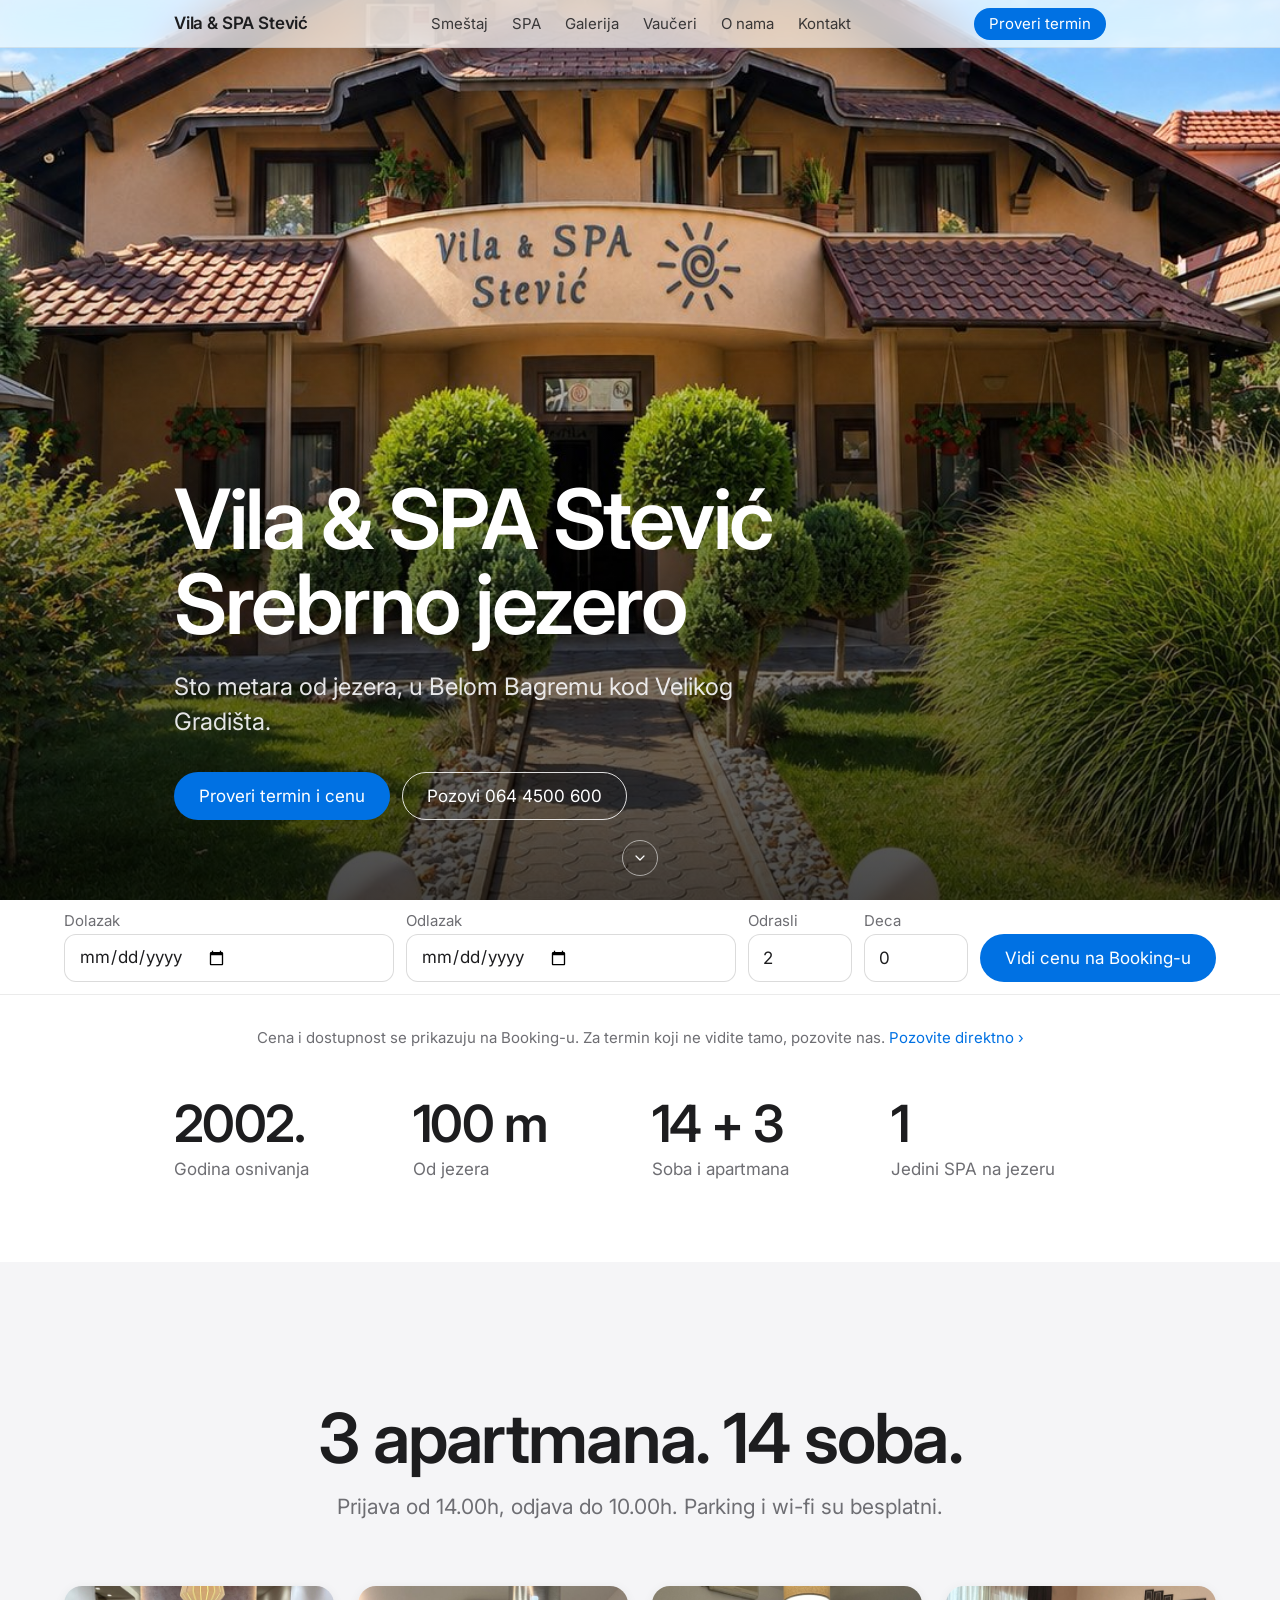
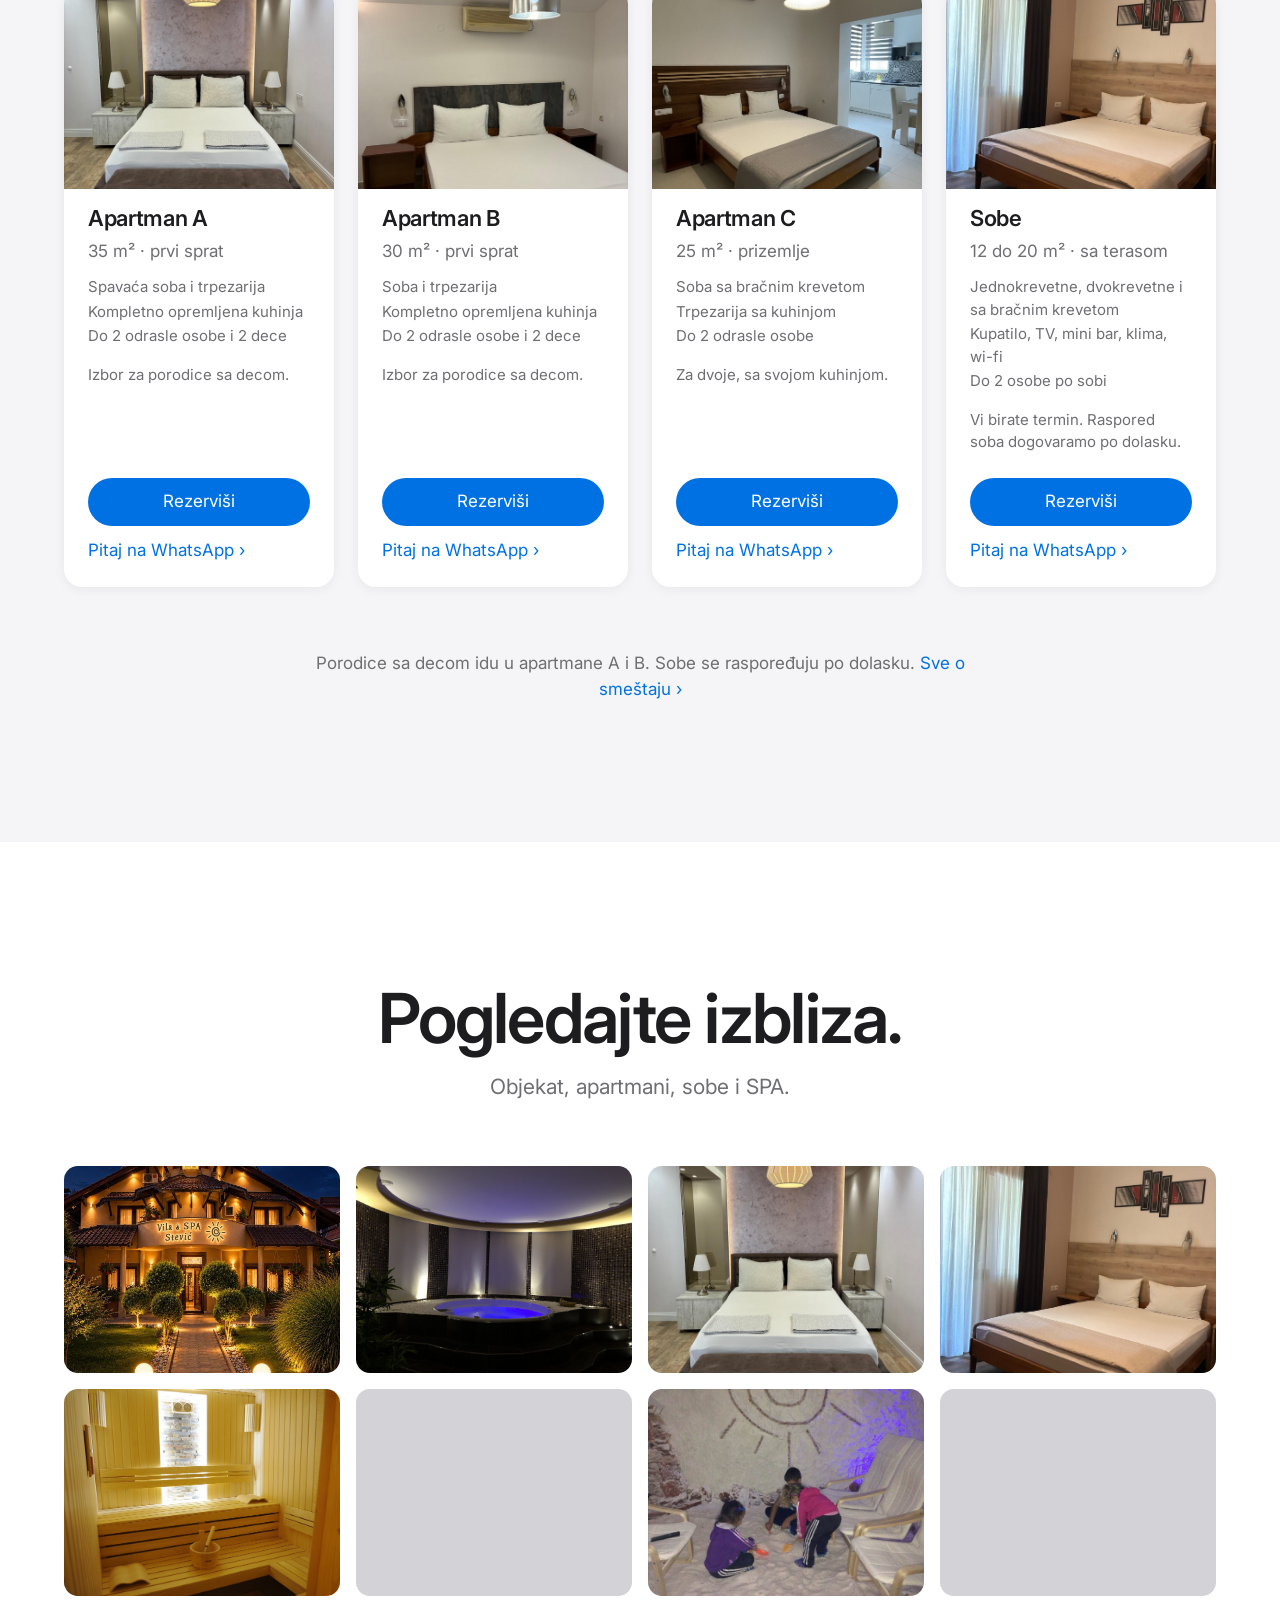
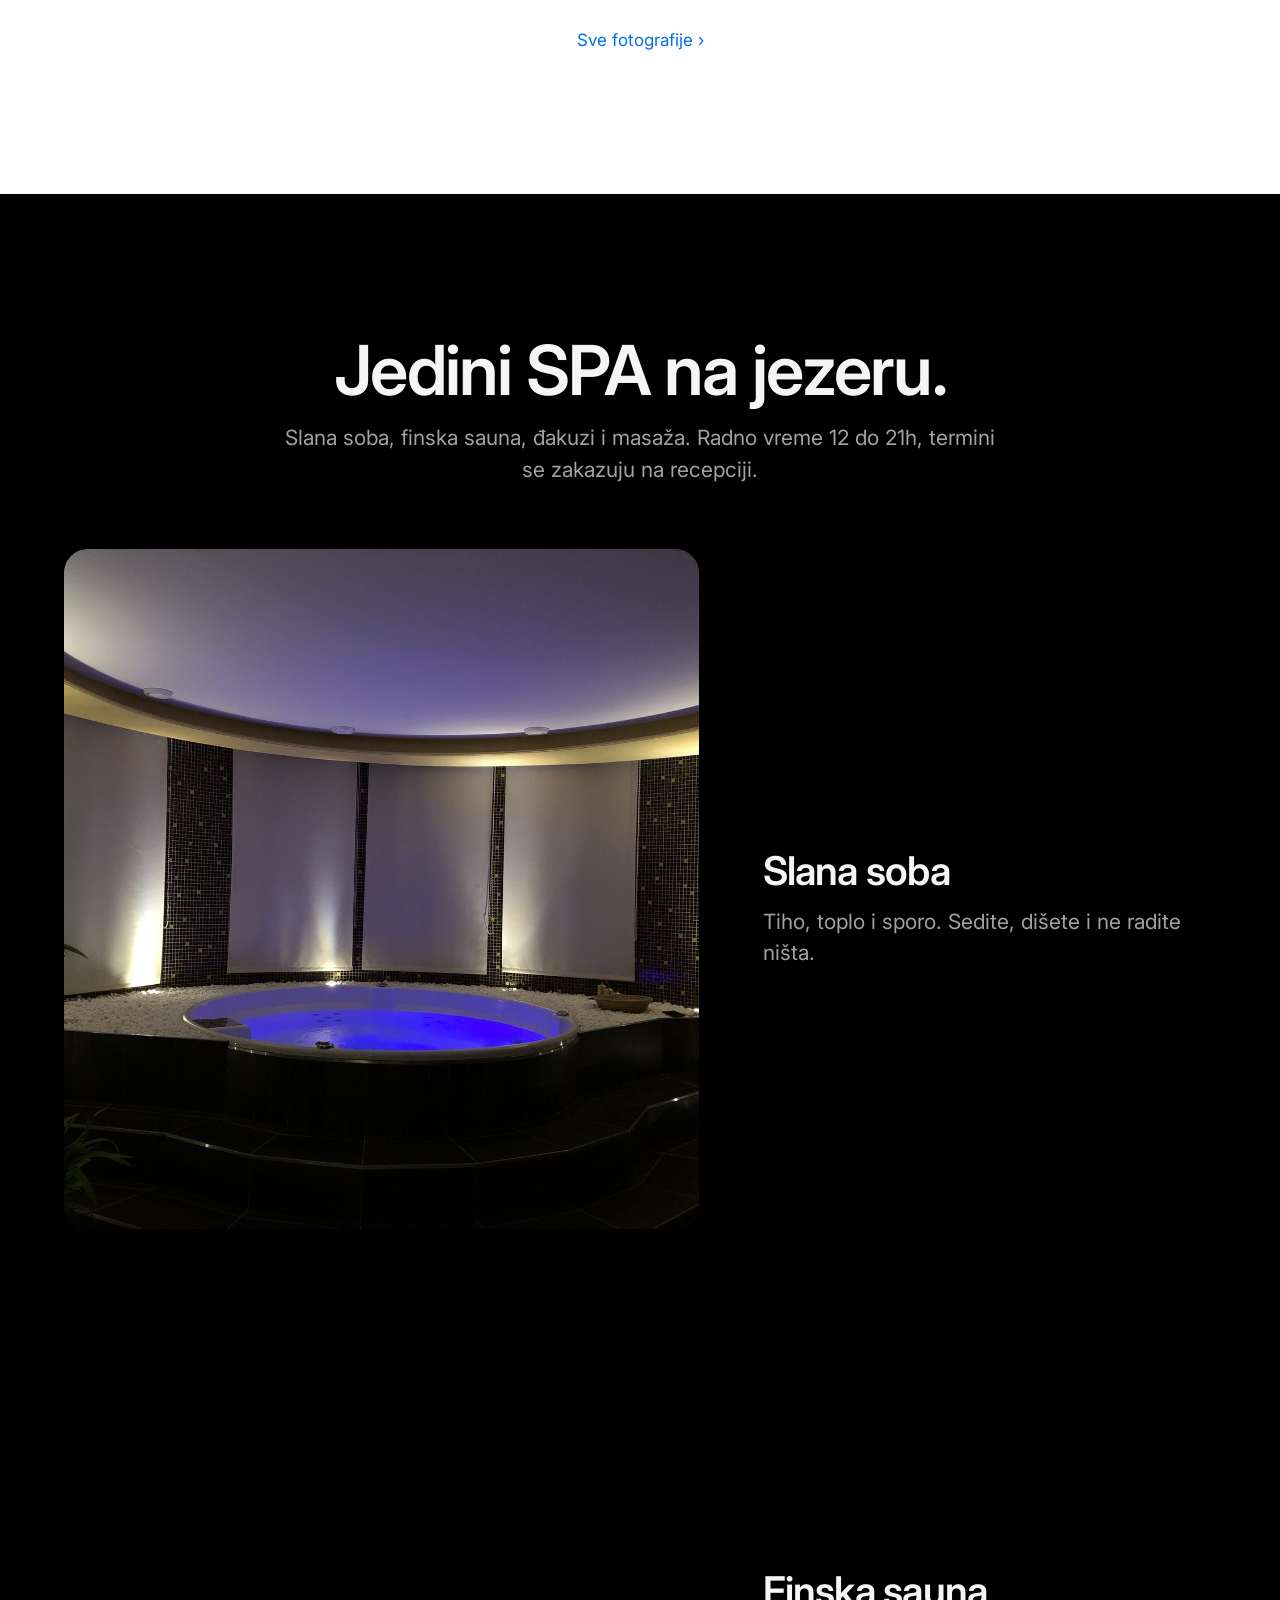
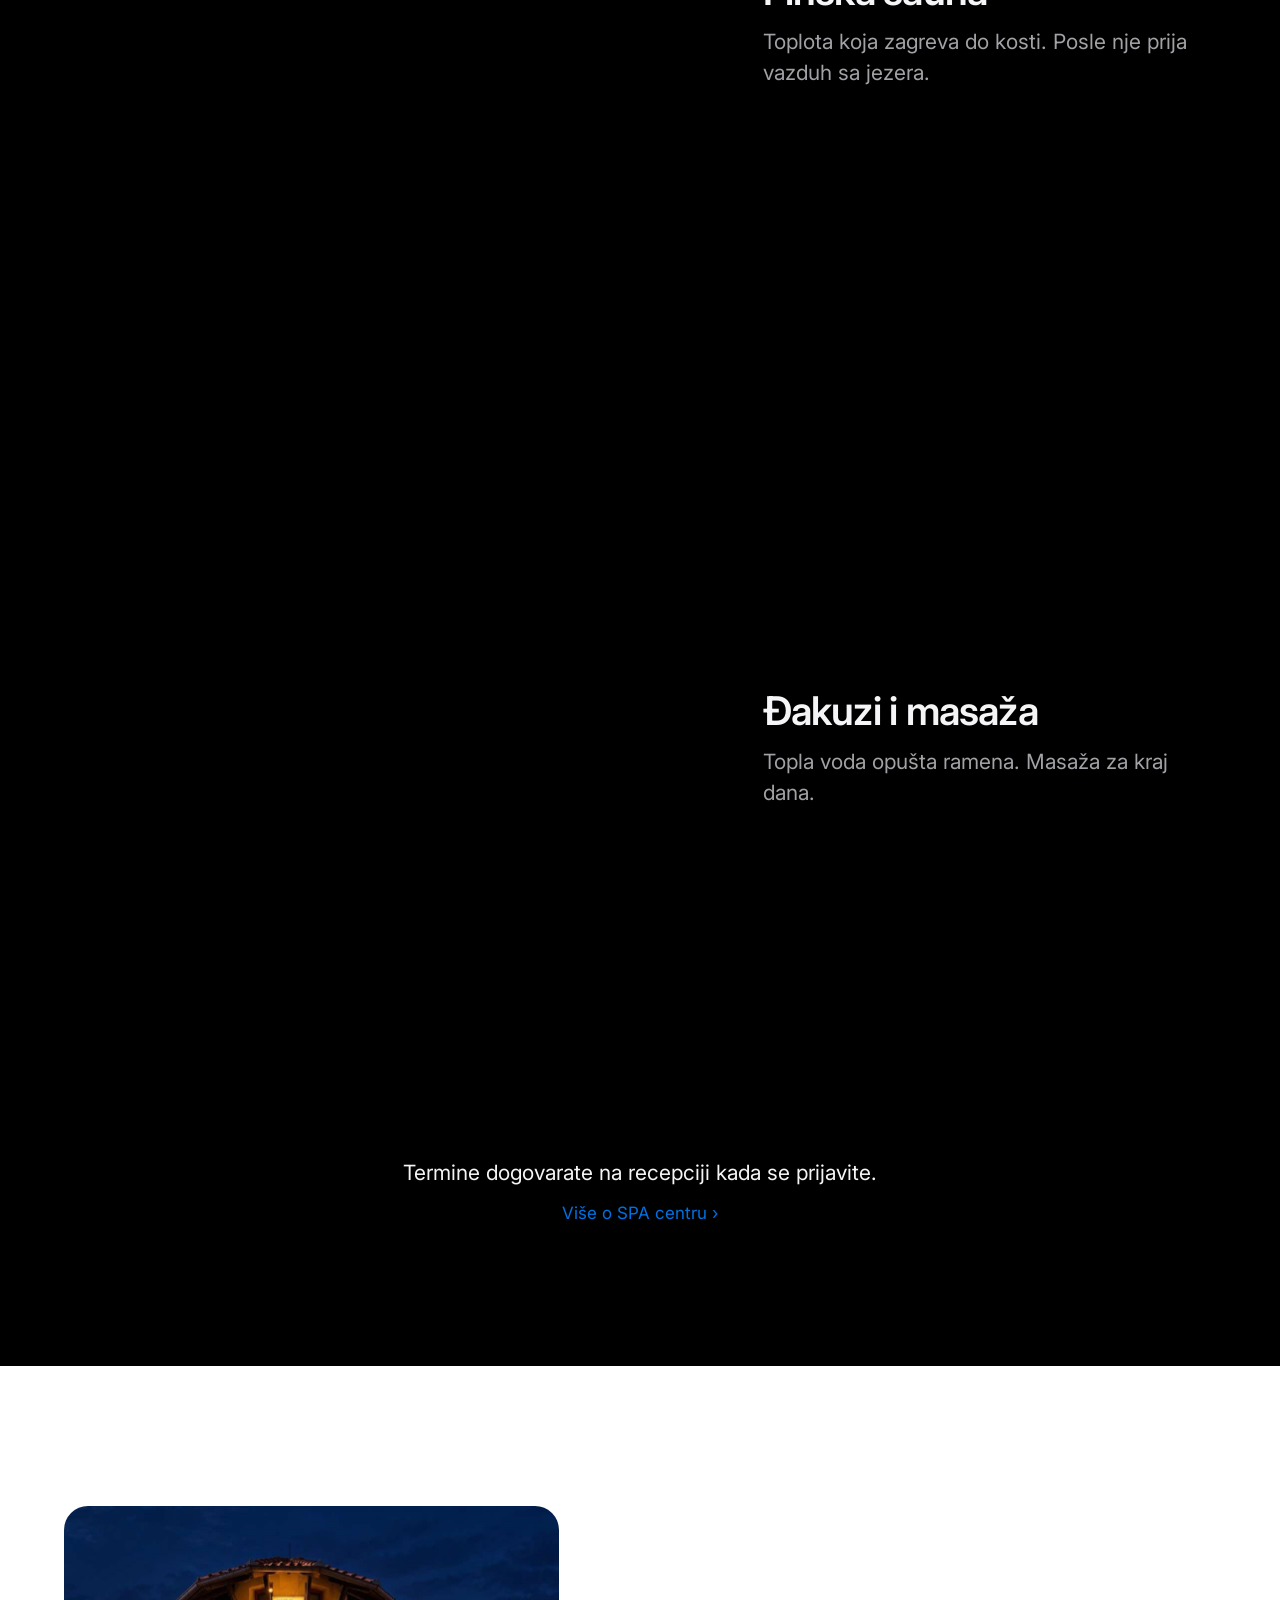
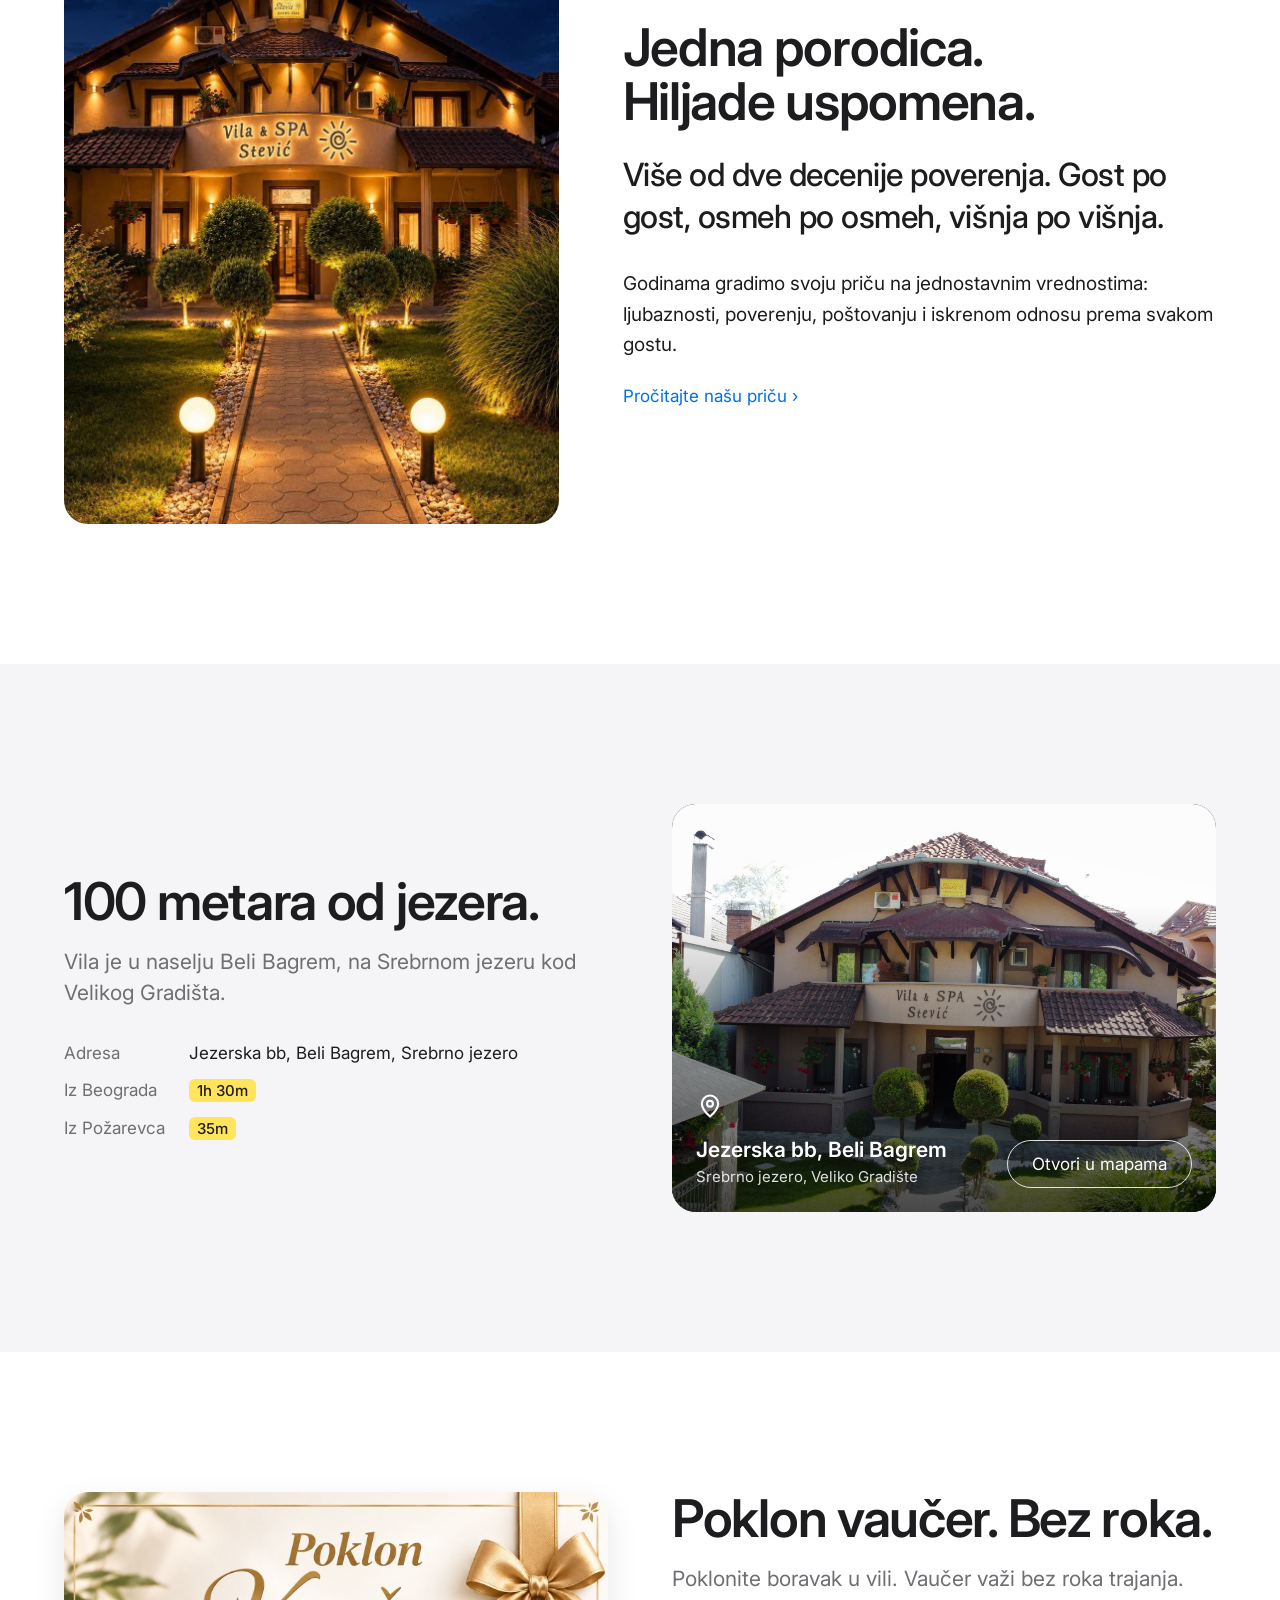
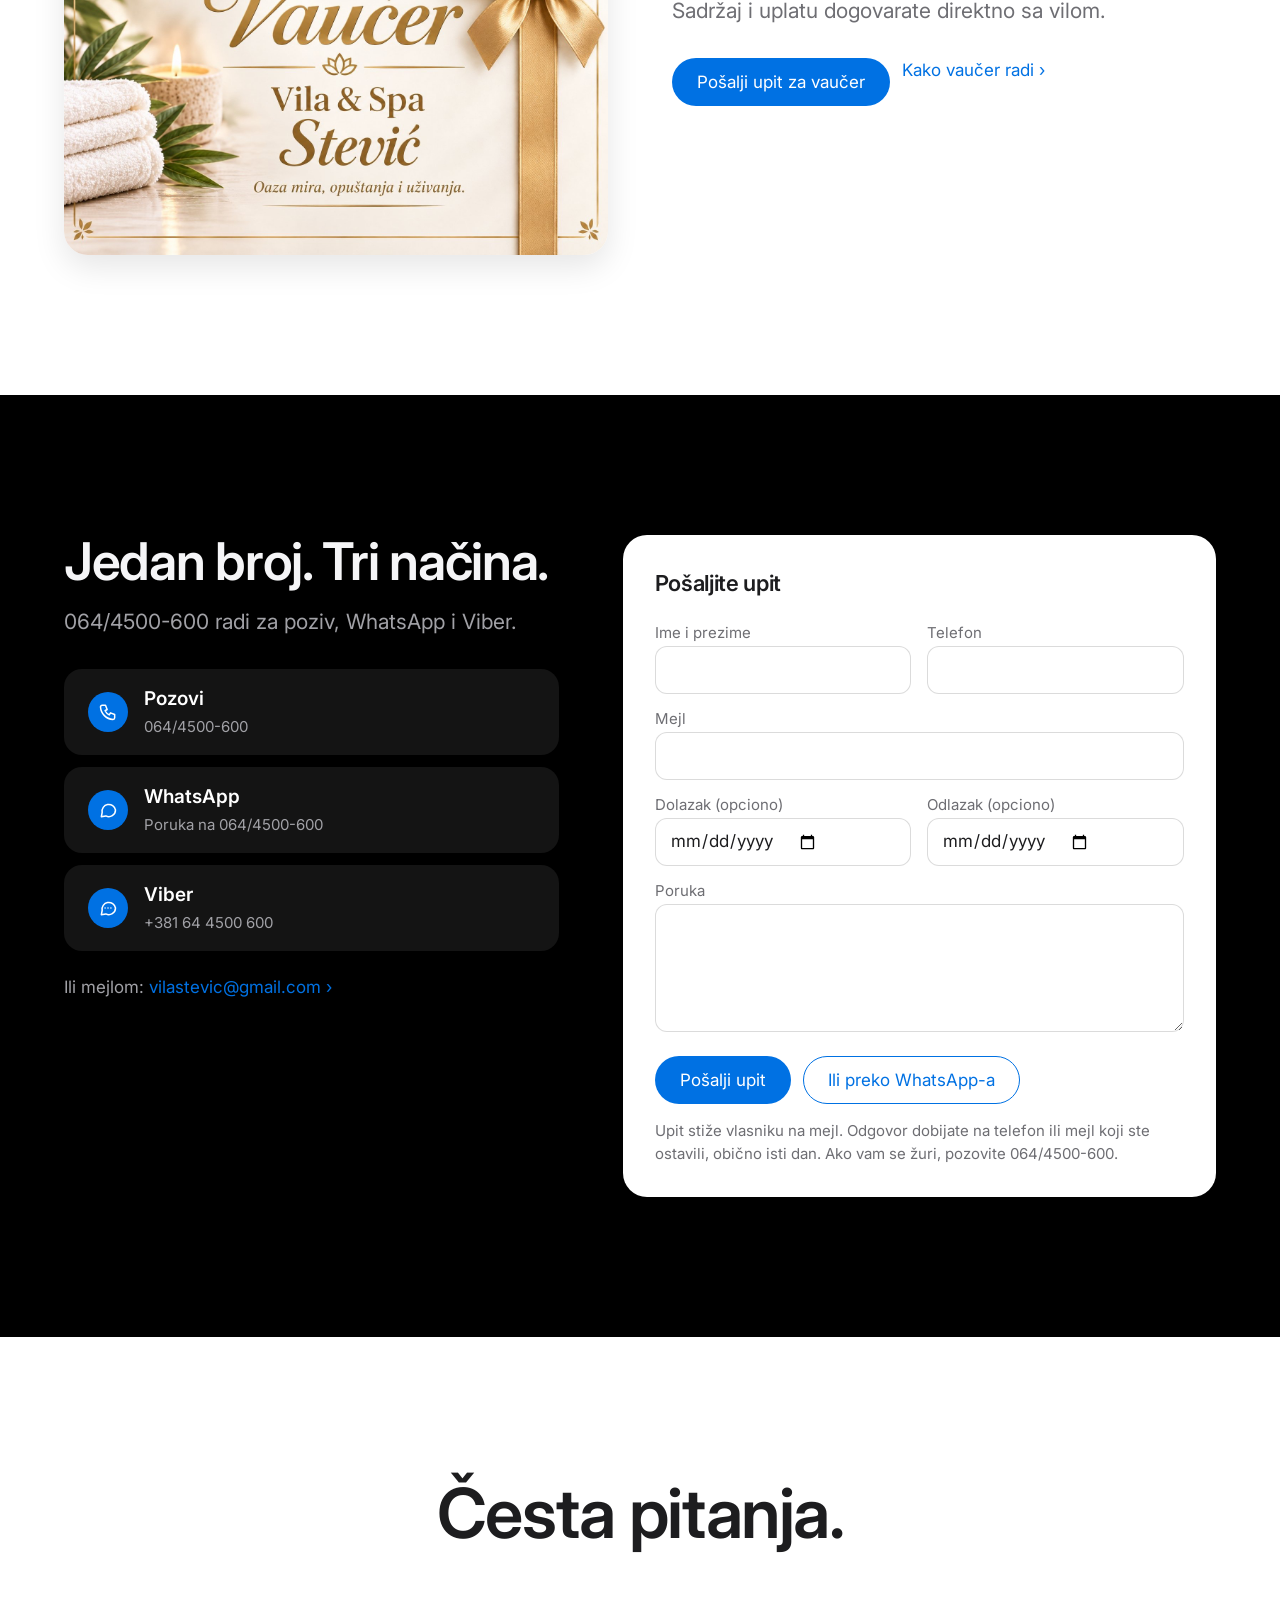
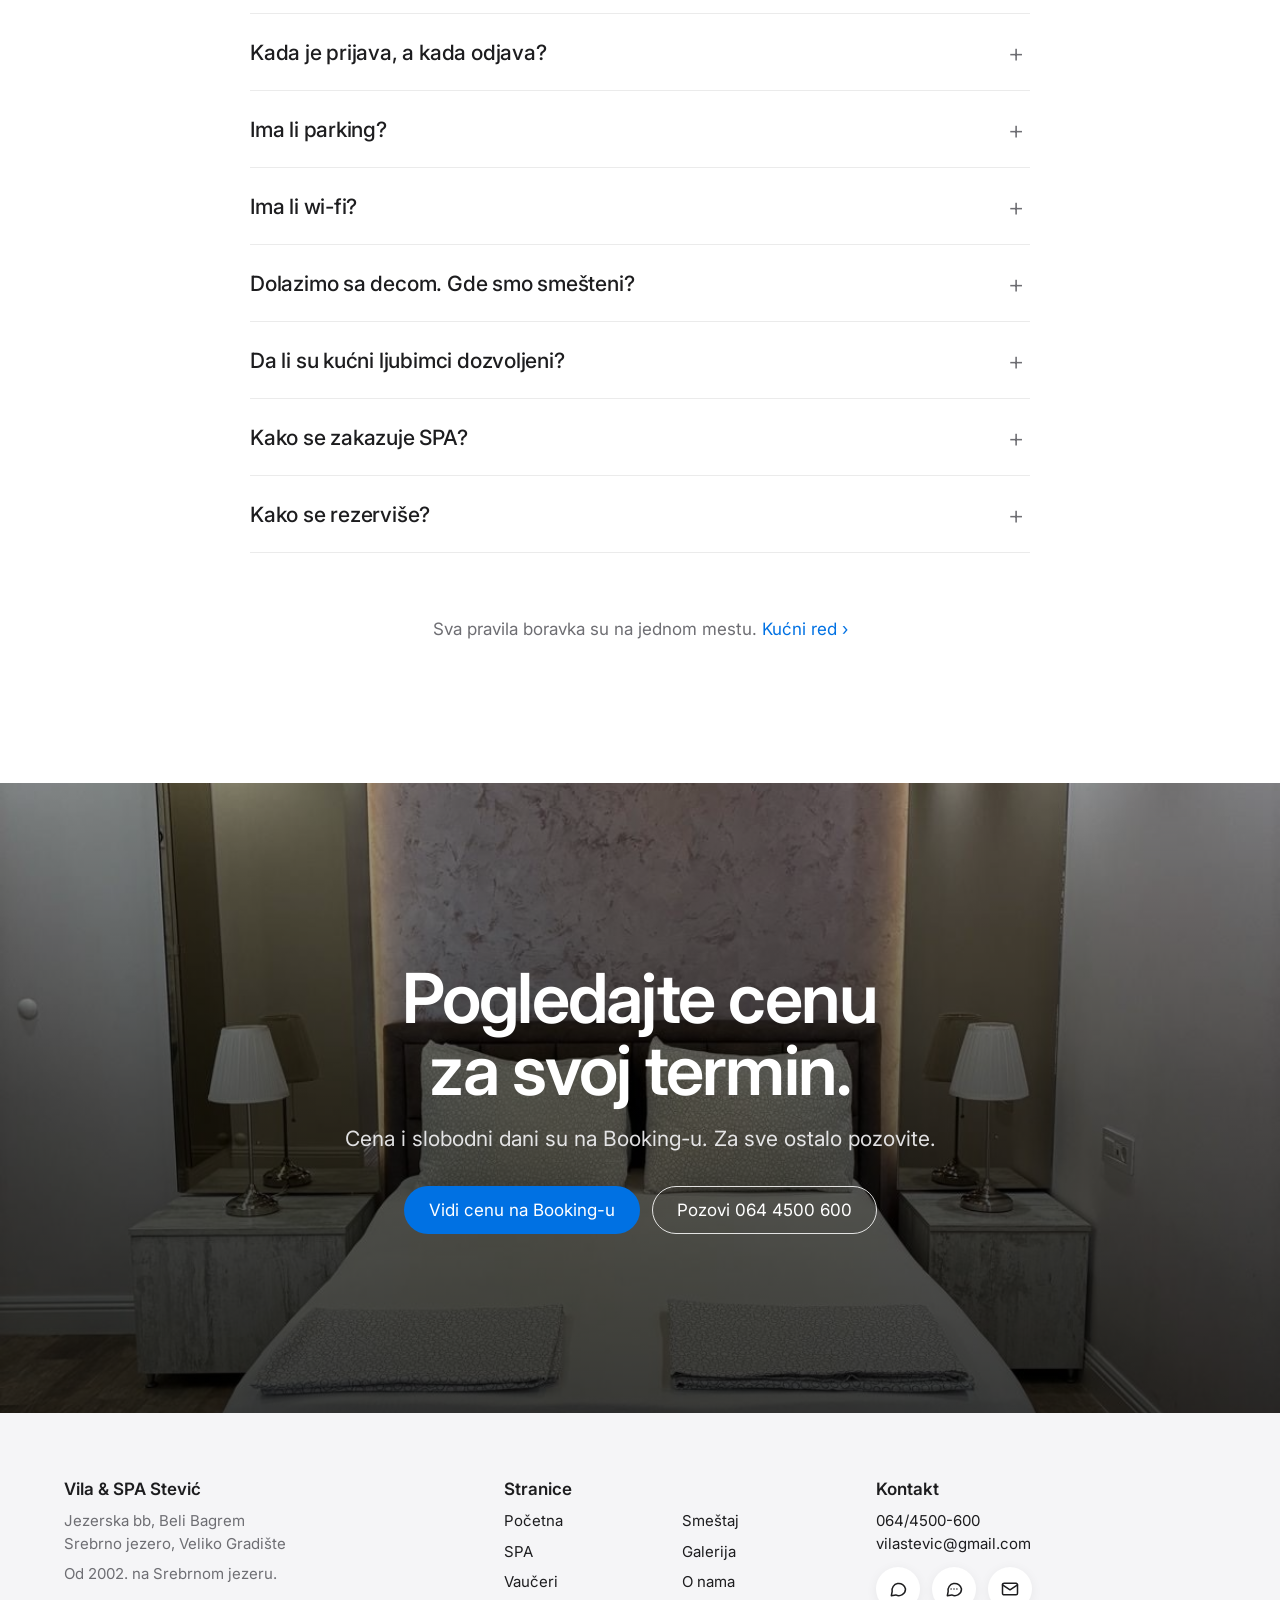
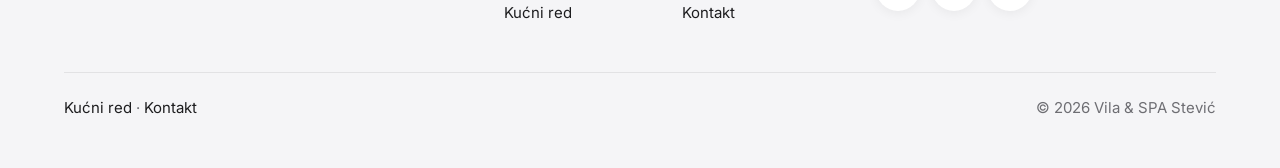
==== index.html @ dc58a88c "Initial commit - Vila Stevic website" ====
<!doctype html>
<html lang="sr">
  <head>
    <!--
  VILA & SPA STEVIĆ, Srebrno jezero. Statični sajt: 8 stranica, bez build koraka i bez biblioteka.

  FAJLOVI
  index.html, smestaj.html, spa.html, galerija.html, vauceri.html, o-nama.html, kucni-red.html, kontakt.html
  css/stil.css    stilovi (boje, razmaci i fontovi su u :root)
  js/skripta.js   traka za termin, Booking deep link, prenos termina između stranica, forme, animacije, lightbox
  slike/          fotografije vlasnika (07.09.2026), smanjene na 1600 px, bez EXIF podataka; dron snimci su sa starog sajta
  Navigacija i podnožje su isti na svim stranicama; menjaju se u svakom fajlu.

  OZNAKE NA STRANICAMA
  žuto (.tbd)                 podatak koji vlasnik treba da potvrdi
  isprekidani okvir           mesto za tekst ili fotografiju koje vlasnik popunjava (.mesto-za-tekst, figure.prazno)

  SLIKE se menjaju na JEDNOM mestu: objekat SLIKE na vrhu js/skripta.js. Jedna slika = jedna vrednost.
  FORME nemaju backend: mailto i WhatsApp sa popunjenom porukom. Endpoint ide u const FORM_ENDPOINT u js/skripta.js.
  og:image mora biti puna adresa (https://domen/slike/vila-dan.jpg) kad sajt dobije domen.
-->
    <meta charset="utf-8" />
    <meta
      name="viewport"
      content="width=device-width, initial-scale=1, viewport-fit=cover"
    />
    <title>Vila &amp; SPA Stević | Srebrno jezero, 100 metara od jezera</title>
    <meta
      name="description"
      content="Vila &amp; SPA Stević na Srebrnom jezeru: 3 apartmana i 14 soba sto metara od jezera, sa SPA centrom. Cena i slobodni dani su na Booking-u."
    />
    <meta name="theme-color" content="#ffffff" />
    <meta property="og:type" content="website" />
    <meta property="og:locale" content="sr_RS" />
    <meta
      property="og:title"
      content="Vila &amp; SPA Stević | Srebrno jezero, 100 metara od jezera"
    />
    <meta
      property="og:description"
      content="Vila &amp; SPA Stević na Srebrnom jezeru: 3 apartmana i 14 soba sto metara od jezera, sa SPA centrom. Cena i slobodni dani su na Booking-u."
    />
    <meta
      property="og:image"
      content="https://vilastevic.com/slike/og-vila-stevic.jpg"
    />
    <meta property="og:image:width" content="1200" />
    <meta property="og:image:height" content="630" />
    <meta
      property="og:image:alt"
      content="Vila &amp; SPA Stević, ulaz i dvorište"
    />
    <link rel="canonical" href="https://vilastevic.com/" />
    <link rel="icon" href="favicon.ico" sizes="any" />
    <link rel="icon" type="image/png" sizes="32x32" href="favicon-32.png" />
    <link rel="apple-touch-icon" sizes="180x180" href="apple-touch-icon.png" />
    <link rel="manifest" href="site.webmanifest" />
    <meta property="og:url" content="https://vilastevic.com/" />
    <meta property="og:site_name" content="Vila &amp; SPA Stević" />
    <meta name="twitter:card" content="summary_large_image" />
    <meta
      name="twitter:title"
      content="Vila &amp; SPA Stević | Srebrno jezero, 100 metara od jezera"
    />
    <meta
      name="twitter:description"
      content="Vila &amp; SPA Stević na Srebrnom jezeru: 3 apartmana i 14 soba sto metara od jezera, sa SPA centrom. Cena i slobodni dani su na Booking-u."
    />
    <meta
      name="twitter:image"
      content="https://vilastevic.com/slike/og-vila-stevic.jpg"
    />
    <link rel="preconnect" href="https://fonts.googleapis.com" />
    <link rel="preconnect" href="https://fonts.gstatic.com" crossorigin />
    <link
      rel="stylesheet"
      href="https://fonts.googleapis.com/css2?family=Inter:wght@400;500;600;700&display=swap"
    />
    <script type="application/ld+json">
      {
        "@context": "https://schema.org",
        "@type": "LodgingBusiness",
        "name": "Vila & SPA Stević",
        "url": "https://vilastevic.com/",
        "image": "https://vilastevic.com/slike/og-vila-stevic.jpg",
        "address": {
          "@type": "PostalAddress",
          "streetAddress": "Jezerska bb, Beli Bagrem",
          "addressLocality": "Veliko Gradište",
          "addressRegion": "Srebrno jezero",
          "addressCountry": "RS"
        },
        "geo": {
          "@type": "GeoCoordinates",
          "latitude": 44.764638,
          "longitude": 21.479723
        },
        "telephone": "+381644500600",
        "email": "vilastevic@gmail.com",
        "checkinTime": "14:00",
        "checkoutTime": "10:00",
        "petsAllowed": false,
        "sameAs": ["https://www.booking.com/hotel/rs/vila-stevia.html"],
        "amenityFeature": [
          {
            "@type": "LocationFeatureSpecification",
            "name": "Besplatan parking",
            "value": true
          },
          {
            "@type": "LocationFeatureSpecification",
            "name": "Besplatan wi-fi",
            "value": true
          },
          {
            "@type": "LocationFeatureSpecification",
            "name": "SPA centar",
            "value": true
          }
        ]
      }
    </script>
    <link rel="stylesheet" href="css/stil.css" />
  </head>
  <body>
    <a class="preskoci" href="#glavno">Pređi na sadržaj</a>

    <header class="nav">
      <div class="nav__unutra">
        <a class="nav__ime" href="index.html">Vila &amp; SPA Stević</a>
        <nav aria-label="Glavna navigacija">
          <ul class="nav__linkovi">
            <li><a href="smestaj.html">Smeštaj</a></li>
            <li><a href="spa.html">SPA</a></li>
            <li><a href="galerija.html">Galerija</a></li>
            <li><a href="vauceri.html">Vaučeri</a></li>
            <li><a href="o-nama.html">O nama</a></li>
            <li><a href="kontakt.html">Kontakt</a></li>
          </ul>
        </nav>
        <a
          class="dugme dugme--primarno dugme--malo nav__cta"
          href="#termin"
          data-cta="nav-termin"
          >Proveri termin</a
        >
        <button
          class="nav__hamburger"
          type="button"
          aria-expanded="false"
          aria-controls="meni"
          aria-label="Otvori meni"
        >
          <span></span>
        </button>
      </div>
    </header>

    <div class="meni" id="meni">
      <a href="index.html" aria-current="page">Početna</a
      ><a href="smestaj.html">Smeštaj</a><a href="spa.html">SPA</a
      ><a href="galerija.html">Galerija</a><a href="vauceri.html">Vaučeri</a
      ><a href="o-nama.html">O nama</a><a href="kucni-red.html">Kućni red</a
      ><a href="kontakt.html">Kontakt</a>
      <a class="dugme dugme--primarno" href="#termin" data-cta="meni-termin"
        >Proveri termin</a
      >
      <p class="meni__kontakt">
        Jezerska bb, Beli Bagrem, Srebrno jezero<br /><a
          href="tel:+381644500600"
          >064/4500-600</a
        >
        · <a href="mailto:vilastevic@gmail.com">vilastevic@gmail.com</a>
      </p>
    </div>

    <div class="mini" id="mini">
      <span class="mini__tekst">Termin nije izabran</span>
      <span class="mini__desno">
        <a class="link link--malo" href="#termin" data-cta="mini-izmeni"
          >Izmeni</a
        >
        <a
          class="dugme dugme--primarno dugme--malo js-booking"
          href="https://www.booking.com/hotel/rs/vila-stevia.html"
          target="_blank"
          rel="noopener"
          data-cta="mini-booking"
          >Booking</a
        >
      </span>
    </div>

    <main id="glavno">
      <section class="hero" id="vrh">
        <div class="hero__mediji">
          <img
            class="hero__slika hero__slika--mala"
            data-slika-mala="vilaDanMala"
            alt=""
            width="320"
            height="331"
            src="slike/vila-dan-mala.jpg"
          />
          <img
            class="hero__slika hero__slika--puna"
            data-slika="vilaDan"
            alt="Vila &amp; SPA Stević: ulaz, dvorište i natpis na fasadi"
            fetchpriority="high"
            width="1086"
            height="1125"
            src="slike/vila-dan.jpg"
          />
          <div class="hero__veo"></div>
        </div>
        <div class="hero__sadrzaj" data-stagger>
          <h1 class="hero__naslov anim">
            <span>Vila &amp; SPA Stević</span><span>Srebrno jezero</span>
          </h1>
          <p class="hero__podnaslov anim">
            Sto metara od jezera, u Belom Bagremu kod Velikog Gradišta.
          </p>
          <div class="hero__dugmad anim">
            <a
              class="dugme dugme--primarno"
              href="#termin"
              data-cta="hero-termin"
              >Proveri termin i cenu</a
            >
            <a
              class="dugme dugme--belo"
              href="tel:+381644500600"
              data-cta="hero-poziv"
              >Pozovi 064 4500 600</a
            >
          </div>
        </div>
        <a class="hero__cue" href="#termin" aria-label="Pređi na izbor termina"
          ><svg
            viewBox="0 0 24 24"
            fill="none"
            stroke="currentColor"
            stroke-width="1.8"
            stroke-linecap="round"
            stroke-linejoin="round"
            aria-hidden="true"
          >
            <path d="m6 9 6 6 6-6" /></svg
        ></a>
      </section>

      <section class="traka" id="termin" aria-label="Termin i broj gostiju">
        <div class="traka__unutra">
          <form class="traka__forma" id="forma-termin" novalidate>
            <div class="polje">
              <label for="dolazak">Dolazak</label
              ><input
                id="dolazak"
                name="dolazak"
                type="date"
                autocomplete="off"
              />
            </div>
            <div class="polje">
              <label for="odlazak">Odlazak</label
              ><input
                id="odlazak"
                name="odlazak"
                type="date"
                autocomplete="off"
              />
            </div>
            <div class="polje">
              <label for="odrasli">Odrasli</label
              ><input
                id="odrasli"
                name="odrasli"
                type="number"
                inputmode="numeric"
                min="1"
                max="30"
                value="2"
              />
            </div>
            <div class="polje">
              <label for="deca">Deca</label
              ><input
                id="deca"
                name="deca"
                type="number"
                inputmode="numeric"
                min="0"
                max="10"
                value="0"
              />
            </div>
            <div
              class="traka__godine"
              id="godine-dece"
              role="group"
              aria-labelledby="godine-naslov"
            >
              <span class="traka__godine-naslov" id="godine-naslov"
                >Godine dece:</span
              >
            </div>
            <button
              class="traka__posalji"
              type="submit"
              tabindex="-1"
              aria-hidden="true"
            >
              Vidi cenu
            </button>
            <div class="polje polje--dugme">
              <a
                class="dugme dugme--primarno dugme--puno js-booking"
                href="https://www.booking.com/hotel/rs/vila-stevia.html"
                target="_blank"
                rel="noopener"
                data-cta="traka-booking"
                >Vidi cenu na Booking-u</a
              >
            </div>
          </form>
        </div>
      </section>

      <section class="sekcija sekcija--kratka" aria-label="Ukratko">
        <div class="kontejner">
          <p class="napomena-booking anim">
            Cena i dostupnost se prikazuju na Booking-u. Za termin koji ne
            vidite tamo, pozovite nas.
            <a
              class="link link--malo"
              href="tel:+381644500600"
              data-cta="napomena-poziv"
              >Pozovite direktno</a
            >
          </p>
          <ul class="brojke" data-stagger>
            <li class="brojka anim">
              <span class="brojka__vrednost">2002.</span>
              <p class="brojka__opis">Godina osnivanja</p>
            </li>
            <li class="brojka anim">
              <span class="brojka__vrednost">100 m</span>
              <p class="brojka__opis">Od jezera</p>
            </li>
            <li class="brojka anim">
              <span class="brojka__vrednost">14 + 3</span>
              <p class="brojka__opis">Soba i apartmana</p>
            </li>
            <li class="brojka anim">
              <span class="brojka__vrednost">1</span>
              <p class="brojka__opis">Jedini SPA na jezeru</p>
            </li>
          </ul>
        </div>
      </section>

      <section class="sekcija sekcija--siva" id="smestaj">
        <div class="kontejner kontejner--sirok">
          <div class="sekcija__uvod" data-stagger>
            <h2 class="naslov anim">3 apartmana. 14 soba.</h2>
            <p class="podnaslov anim">
              Prijava od 14.00h, odjava do 10.00h. Parking i wi-fi su besplatni.
            </p>
          </div>
          <div class="kartice" data-stagger>
            <div class="anim">
              <article class="kartica">
                <div class="kartica__slika">
                  <img
                    data-slika="apartmanA1"
                    alt="Apartman A, spavaća soba sa francuskim ležajem"
                    loading="lazy"
                    decoding="async"
                    width="1200"
                    height="1600"
                    src="slike/apartman-a-1.jpg"
                  />
                </div>
                <div class="kartica__telo">
                  <h3 class="kartica__naslov">Apartman A</h3>
                  <p class="kartica__meta">35 m² · prvi sprat</p>
                  <ul class="kartica__stavke">
                    <li>Spavaća soba i trpezarija</li>
                    <li>Kompletno opremljena kuhinja</li>
                    <li>Do 2 odrasle osobe i 2 dece</li>
                  </ul>
                  <p class="kartica__tekst">Izbor za porodice sa decom.</p>

                  <div class="kartica__akcije">
                    <a
                      class="dugme dugme--primarno js-booking"
                      href="https://www.booking.com/hotel/rs/vila-stevia.html"
                      target="_blank"
                      rel="noopener"
                      data-cta="kartica-apartman-a"
                      >Rezerviši</a
                    >
                    <a
                      class="link js-wa"
                      href="https://wa.me/381644500600"
                      target="_blank"
                      rel="noopener"
                      data-jedinica="Apartman A (35 m²)"
                      data-cta="kartica-apartman-a-whatsapp"
                      >Pitaj na WhatsApp</a
                    >
                  </div>
                </div>
              </article>
            </div>
            <div class="anim">
              <article class="kartica">
                <div class="kartica__slika">
                  <img
                    data-slika="apartmanB1"
                    alt="Apartman B, soba sa francuskim ležajem"
                    loading="lazy"
                    decoding="async"
                    width="1200"
                    height="1600"
                    src="slike/apartman-b-1.jpg"
                  />
                </div>
                <div class="kartica__telo">
                  <h3 class="kartica__naslov">Apartman B</h3>
                  <p class="kartica__meta">30 m² · prvi sprat</p>
                  <ul class="kartica__stavke">
                    <li>Soba i trpezarija</li>
                    <li>Kompletno opremljena kuhinja</li>
                    <li>Do 2 odrasle osobe i 2 dece</li>
                  </ul>
                  <p class="kartica__tekst">Izbor za porodice sa decom.</p>

                  <div class="kartica__akcije">
                    <a
                      class="dugme dugme--primarno js-booking"
                      href="https://www.booking.com/hotel/rs/vila-stevia.html"
                      target="_blank"
                      rel="noopener"
                      data-cta="kartica-apartman-b"
                      >Rezerviši</a
                    >
                    <a
                      class="link js-wa"
                      href="https://wa.me/381644500600"
                      target="_blank"
                      rel="noopener"
                      data-jedinica="Apartman B (30 m²)"
                      data-cta="kartica-apartman-b-whatsapp"
                      >Pitaj na WhatsApp</a
                    >
                  </div>
                </div>
              </article>
            </div>
            <div class="anim">
              <article class="kartica">
                <div class="kartica__slika">
                  <img
                    data-slika="apartmanC1"
                    alt="Apartman C, soba sa bračnim krevetom"
                    loading="lazy"
                    decoding="async"
                    width="1200"
                    height="1600"
                    src="slike/apartman-c-1.jpg"
                  />
                </div>
                <div class="kartica__telo">
                  <h3 class="kartica__naslov">Apartman C</h3>
                  <p class="kartica__meta">25 m² · prizemlje</p>
                  <ul class="kartica__stavke">
                    <li>Soba sa bračnim krevetom</li>
                    <li>Trpezarija sa kuhinjom</li>
                    <li>Do 2 odrasle osobe</li>
                  </ul>
                  <p class="kartica__tekst">Za dvoje, sa svojom kuhinjom.</p>

                  <div class="kartica__akcije">
                    <a
                      class="dugme dugme--primarno js-booking"
                      href="https://www.booking.com/hotel/rs/vila-stevia.html"
                      target="_blank"
                      rel="noopener"
                      data-cta="kartica-apartman-c"
                      >Rezerviši</a
                    >
                    <a
                      class="link js-wa"
                      href="https://wa.me/381644500600"
                      target="_blank"
                      rel="noopener"
                      data-jedinica="Apartman C (25 m²)"
                      data-cta="kartica-apartman-c-whatsapp"
                      >Pitaj na WhatsApp</a
                    >
                  </div>
                </div>
              </article>
            </div>
            <div class="anim">
              <article class="kartica kartica--sobe">
                <div class="kartica__slika">
                  <img
                    data-slika="bracni3"
                    alt="Soba sa bračnim krevetom, krevet uz prozor"
                    loading="lazy"
                    decoding="async"
                    width="1200"
                    height="1600"
                    src="slike/soba-bracni-3.jpg"
                  />
                </div>
                <div class="kartica__telo">
                  <h3 class="kartica__naslov">Sobe</h3>
                  <p class="kartica__meta">12 do 20 m² · sa terasom</p>
                  <ul class="kartica__stavke">
                    <li>Jednokrevetne, dvokrevetne i sa bračnim krevetom</li>
                    <li>Kupatilo, TV, mini bar, klima, wi-fi</li>
                    <li>Do 2 osobe po sobi</li>
                  </ul>
                  <p class="kartica__tekst">
                    Vi birate termin. Raspored soba dogovaramo po dolasku.
                  </p>
                  <p class="kartica__napomena" role="status">
                    Za goste sa decom preporučujemo apartmane A i B.
                  </p>
                  <div class="kartica__akcije">
                    <a
                      class="dugme dugme--primarno js-booking"
                      href="https://www.booking.com/hotel/rs/vila-stevia.html"
                      target="_blank"
                      rel="noopener"
                      data-cta="kartica-sobe"
                      >Rezerviši</a
                    >
                    <a
                      class="link js-wa"
                      href="https://wa.me/381644500600"
                      target="_blank"
                      rel="noopener"
                      data-jedinica="soba"
                      data-cta="kartica-sobe-whatsapp"
                      >Pitaj na WhatsApp</a
                    >
                  </div>
                </div>
              </article>
            </div>
          </div>
          <p class="smestaj__napomena anim">
            Porodice sa decom idu u apartmane A i B. Sobe se raspoređuju po
            dolasku.
            <a class="link" href="smestaj.html" data-cta="pocetna-smestaj"
              >Sve o smeštaju</a
            >
          </p>
        </div>
      </section>

      <section class="sekcija" id="fotografije">
        <div class="kontejner kontejner--sirok">
          <div class="sekcija__uvod" data-stagger>
            <h2 class="naslov anim">Pogledajte izbliza.</h2>
            <p class="podnaslov anim">Objekat, apartmani, sobe i SPA.</p>
          </div>
          <div class="galerija" id="galerija" data-stagger>
            <figure class="anim" data-svetlo="pocetna">
              <img
                data-slika="vilaNoc"
                alt="Vila &amp; SPA Stević uveče, osvetljen ulaz i dvorište"
                loading="lazy"
                decoding="async"
                width="1086"
                height="1243"
                src="slike/vila-noc.jpg"
              />
            </figure>
            <figure class="anim" data-svetlo="pocetna">
              <img
                data-slika="spa4"
                alt="SPA centar, đakuzi sa plavim osvetljenjem"
                loading="lazy"
                decoding="async"
                width="1600"
                height="1200"
                src="slike/spa-4.jpg"
              />
            </figure>
            <figure class="anim" data-svetlo="pocetna">
              <img
                data-slika="apartmanA1"
                alt="Apartman A, spavaća soba sa francuskim ležajem"
                loading="lazy"
                decoding="async"
                width="1200"
                height="1600"
                src="slike/apartman-a-1.jpg"
              />
            </figure>
            <figure class="anim" data-svetlo="pocetna">
              <img
                data-slika="bracni3"
                alt="Soba sa bračnim krevetom, krevet uz prozor"
                loading="lazy"
                decoding="async"
                width="1200"
                height="1600"
                src="slike/soba-bracni-3.jpg"
              />
            </figure>
            <figure class="anim" data-svetlo="pocetna">
              <img
                data-slika="spa9"
                alt="SPA centar, finska sauna"
                loading="lazy"
                decoding="async"
                width="1600"
                height="1062"
                src="slike/spa-9.jpg"
              />
            </figure>
            <figure class="anim" data-svetlo="pocetna">
              <img
                data-slika="apartmanC3"
                alt="Apartman C, kuhinja"
                loading="lazy"
                decoding="async"
                width="1200"
                height="1600"
                src="slike/apartman-c-3.jpg"
              />
            </figure>
            <figure class="anim" data-svetlo="pocetna">
              <img
                data-slika="spa7"
                alt="SPA centar, slana soba"
                loading="lazy"
                decoding="async"
                width="1280"
                height="960"
                src="slike/spa-7.jpg"
              />
            </figure>
            <figure class="anim" data-svetlo="pocetna">
              <img
                data-slika="dronDalje"
                alt="Vila &amp; SPA Stević iz vazduha, krov i dvorište"
                loading="lazy"
                decoding="async"
                width="1600"
                height="900"
                src="slike/dron-dalje.jpg"
              />
            </figure>
          </div>
          <div class="galerija__jos">
            <a class="link" href="galerija.html" data-cta="pocetna-galerija"
              >Sve fotografije</a
            >
          </div>
        </div>
      </section>

      <section class="sekcija sekcija--tamna spa" id="spa">
        <div class="kontejner">
          <div class="sekcija__uvod" data-stagger>
            <h2 class="naslov anim">Jedini SPA na jezeru.</h2>
            <p class="podnaslov anim">
              Slana soba, finska sauna, đakuzi i masaža. Radno vreme 12 do 21h,
              termini se zakazuju na recepciji.
            </p>
          </div>
        </div>
        <div class="spa__pin">
          <div class="spa__slika-omot">
            <figure class="spa__slika">
              <img
                class="aktivna"
                data-slika="spa7"
                alt="SPA centar, slana soba"
                loading="lazy"
                decoding="async"
                width="1280"
                height="960"
                src="slike/spa-7.jpg"
              />
              <img
                data-slika="spa9"
                alt="SPA centar, finska sauna"
                loading="lazy"
                decoding="async"
                width="1600"
                height="1062"
                src="slike/spa-9.jpg"
              />
              <img
                data-slika="spa4"
                alt="SPA centar, đakuzi sa plavim osvetljenjem"
                loading="lazy"
                decoding="async"
                width="1600"
                height="1200"
                src="slike/spa-4.jpg"
              />
            </figure>
          </div>
          <div class="spa__blokovi">
            <article class="spa__blok aktivan">
              <figure>
                <img
                  data-slika="spa7"
                  alt="SPA centar, slana soba"
                  loading="lazy"
                  decoding="async"
                  width="1280"
                  height="960"
                  src="slike/spa-7.jpg"
                />
              </figure>
              <h3>Slana soba</h3>
              <p>Tiho, toplo i sporo. Sedite, dišete i ne radite ništa.</p>
            </article>
            <article class="spa__blok">
              <figure>
                <img
                  data-slika="spa9"
                  alt="SPA centar, finska sauna"
                  loading="lazy"
                  decoding="async"
                  width="1600"
                  height="1062"
                  src="slike/spa-9.jpg"
                />
              </figure>
              <h3>Finska sauna</h3>
              <p>
                Toplota koja zagreva do kosti. Posle nje prija vazduh sa jezera.
              </p>
            </article>
            <article class="spa__blok">
              <figure>
                <img
                  data-slika="spa4"
                  alt="SPA centar, đakuzi sa plavim osvetljenjem"
                  loading="lazy"
                  decoding="async"
                  width="1600"
                  height="1200"
                  src="slike/spa-4.jpg"
                />
              </figure>
              <h3>Đakuzi i masaža</h3>
              <p>Topla voda opušta ramena. Masaža za kraj dana.</p>
            </article>
          </div>
        </div>
        <div class="spa__napomena anim">
          <p>Termine dogovarate na recepciji kada se prijavite.</p>
          <a class="link" href="spa.html" data-cta="pocetna-spa"
            >Više o SPA centru</a
          >
        </div>
      </section>

      <section class="sekcija" id="o-nama">
        <div class="kontejner kontejner--sirok">
          <div class="onama__mreza">
            <div class="onama__slika anim">
              <img
                data-slika="vilaNoc"
                alt="Vila &amp; SPA Stević uveče, osvetljen ulaz i dvorište"
                loading="lazy"
                decoding="async"
                width="1086"
                height="1243"
                src="slike/vila-noc.jpg"
              />
            </div>
            <div class="onama__tekst" data-stagger>
              <h2 class="naslov naslov--kolona anim">
                Jedna porodica. Hiljade uspomena.
              </h2>
              <div class="proza anim" style="margin-top: 24px">
                <p class="uvodni">
                  Više od dve decenije poverenja. Gost po gost, osmeh po osmeh,
                  višnja po višnja.
                </p>
                <p>
                  Godinama gradimo svoju priču na jednostavnim vrednostima:
                  ljubaznosti, poverenju, poštovanju i iskrenom odnosu prema
                  svakom gostu.
                </p>
              </div>
              <a class="link anim" href="o-nama.html" data-cta="pocetna-o-nama"
                >Pročitajte našu priču</a
              >
            </div>
          </div>
        </div>
      </section>

      <section class="sekcija sekcija--siva" id="lokacija">
        <div class="kontejner kontejner--sirok">
          <div class="lokacija__mreza">
            <div data-stagger>
              <h2 class="naslov naslov--kolona anim">100 metara od jezera.</h2>
              <p class="podnaslov anim">
                Vila je u naselju Beli Bagrem, na Srebrnom jezeru kod Velikog
                Gradišta.
              </p>
              <dl class="lokacija__podaci anim">
                <dt>Adresa</dt>
                <dd>Jezerska bb, Beli Bagrem, Srebrno jezero</dd>
                <dt>Iz Beograda</dt>
                <dd>
                  <span class="tbd" data-podatak="putBeograd">1h 30m</span>
                </dd>
                <dt>Iz Požarevca</dt>
                <dd>
                  <span class="tbd" data-podatak="putPozarevac">35m</span>
                </dd>
              </dl>
            </div>
            <div class="mapa anim">
              <img
                data-slika="dronBlizu"
                alt="Vila &amp; SPA Stević iz vazduha, ulaz i dvorište"
                loading="lazy"
                decoding="async"
                width="2560"
                height="1440"
                src="slike/dron-blizu.jpg"
              />
              <div class="mapa__veo"></div>
              <div class="mapa__sadrzaj">
                <p class="mapa__adresa">
                  <svg
                    class="mapa__pin"
                    viewBox="0 0 24 24"
                    fill="none"
                    stroke="currentColor"
                    stroke-width="1.8"
                    stroke-linecap="round"
                    stroke-linejoin="round"
                    aria-hidden="true"
                  >
                    <path
                      d="M12 21s-7-6.2-7-11a7 7 0 0 1 14 0c0 4.8-7 11-7 11z"
                    />
                    <circle cx="12" cy="10" r="2.5" /></svg
                  ><strong>Jezerska bb, Beli Bagrem</strong>Srebrno jezero,
                  Veliko Gradište
                </p>
                <a
                  class="dugme dugme--belo"
                  href="https://www.google.com/maps/place/ViLa+%26+SPA+STEVI%C4%86/@44.764936,21.4796581,800m/data=!3m2!1e3!4b1!4m9!3m8!1s0x47505589f6d74907:0x3c22963df602519a!5m2!4m1!1i2!8m2!3d44.7649322!4d21.482233!16s%2Fg%2F119wqx9x7?entry=ttu&g_ep=EgoyMDI2MDkwNi4wIKXMDSoASAFQAw%3D%3D"
                  rel="noopener"
                  data-cta="lokacija-mape"
                  >Otvori u mapama</a
                >
              </div>
            </div>
          </div>
        </div>
      </section>

      <section class="sekcija" id="vauceri">
        <div class="kontejner kontejner--sirok">
          <div class="vauceri__mreza">
            <div class="vaucer-slika anim">
              <img
                data-slika="vaucer"
                alt="Poklon vaučer Vila &amp; SPA Stević"
                loading="lazy"
                decoding="async"
                width="1536"
                height="1024"
                src="slike/vaucer.jpg"
              />
            </div>
            <div data-stagger>
              <h2 class="naslov naslov--kolona anim">
                Poklon vaučer. Bez roka.
              </h2>
              <p class="podnaslov anim">
                Poklonite boravak u vili. Vaučer važi bez roka trajanja. Sadržaj
                i uplatu dogovarate direktno sa vilom.
              </p>
              <div
                class="zaglavlje__dugmad anim"
                style="justify-content: flex-start"
              >
                <a
                  class="dugme dugme--primarno"
                  href="vauceri.html#forma"
                  data-cta="pocetna-vaucer-upit"
                  >Pošalji upit za vaučer</a
                >
                <a class="link" href="vauceri.html" data-cta="pocetna-vaucer"
                  >Kako vaučer radi</a
                >
              </div>
            </div>
          </div>
        </div>
      </section>

      <section class="sekcija sekcija--tamna" id="kontakt">
        <div class="kontejner kontejner--sirok">
          <div class="kontakt__mreza">
            <div data-stagger>
              <h2 class="naslov naslov--kolona anim">
                Jedan broj. Tri načina.
              </h2>
              <p class="podnaslov anim">
                064/4500-600 radi za poziv, WhatsApp i Viber.
              </p>
              <div class="kontakt__kanali" data-stagger>
                <a
                  class="kanal anim"
                  href="tel:+381644500600"
                  data-cta="kontakt-poziv"
                >
                  <span class="kanal__ikona"
                    ><svg
                      viewBox="0 0 24 24"
                      fill="none"
                      stroke="currentColor"
                      stroke-width="1.8"
                      stroke-linecap="round"
                      stroke-linejoin="round"
                      aria-hidden="true"
                    >
                      <path
                        d="M5 4h4l2 5-2.5 1.5a11 11 0 0 0 5 5L15 13l5 2v4a2 2 0 0 1-2 2A16 16 0 0 1 3 6a2 2 0 0 1 2-2"
                      /></svg
                  ></span>
                  <span class="kanal__tekst"
                    ><strong>Pozovi</strong><span>064/4500-600</span></span
                  >
                </a>
                <a
                  class="kanal anim js-wa"
                  href="https://wa.me/381644500600"
                  target="_blank"
                  rel="noopener"
                  data-cta="kontakt-whatsapp"
                  ><span class="kanal__ikona"
                    ><svg
                      viewBox="0 0 24 24"
                      fill="none"
                      stroke="currentColor"
                      stroke-width="1.8"
                      stroke-linecap="round"
                      stroke-linejoin="round"
                      aria-hidden="true"
                    >
                      <path
                        d="M21 12a8 8 0 0 1-11.6 7.1L4 20l1-5A8 8 0 1 1 21 12z"
                      /></svg></span
                  ><span class="kanal__tekst"
                    ><strong>WhatsApp</strong
                    ><span>Poruka na 064/4500-600</span></span
                  ></a
                >
                <a
                  class="kanal anim"
                  href="viber://chat?number=%2B381644500600"
                  data-cta="kontakt-viber"
                >
                  <span class="kanal__ikona"
                    ><svg
                      viewBox="0 0 24 24"
                      fill="none"
                      stroke="currentColor"
                      stroke-width="1.8"
                      stroke-linecap="round"
                      stroke-linejoin="round"
                      aria-hidden="true"
                    >
                      <path
                        d="M21 12a8 8 0 0 1-11.6 7.1L4 20l1-5A8 8 0 1 1 21 12z"
                      />
                      <path d="M8.5 12h.01M12 12h.01M15.5 12h.01" /></svg
                  ></span>
                  <span class="kanal__tekst"
                    ><strong>Viber</strong><span>+381 64 4500 600</span></span
                  >
                </a>
              </div>
              <p class="kontakt__mejl anim">
                Ili mejlom:
                <a
                  class="link"
                  href="mailto:vilastevic@gmail.com"
                  data-cta="kontakt-mejl"
                  >vilastevic@gmail.com</a
                >
              </p>
            </div>
            <div class="forma-kartica anim">
              <h3 class="forma-kartica__naslov">Pošaljite upit</h3>
              <form class="forma js-forma" data-vrsta="kontakt" novalidate>
                <div class="polje">
                  <label for="k-ime">Ime i prezime</label
                  ><input
                    id="k-ime"
                    name="ime"
                    type="text"
                    required
                    autocomplete="name"
                  />
                </div>
                <div class="polje">
                  <label for="k-telefon">Telefon</label
                  ><input
                    id="k-telefon"
                    name="telefon"
                    type="tel"
                    autocomplete="tel"
                  />
                </div>
                <div class="polje polje--puno">
                  <label for="k-mejl">Mejl</label
                  ><input
                    id="k-mejl"
                    name="mejl"
                    type="email"
                    autocomplete="email"
                  />
                </div>
                <div class="polje">
                  <label for="k-dolazak">Dolazak (opciono)</label
                  ><input id="k-dolazak" name="dolazak" type="date" />
                </div>
                <div class="polje">
                  <label for="k-odlazak">Odlazak (opciono)</label
                  ><input id="k-odlazak" name="odlazak" type="date" />
                </div>
                <div class="polje polje--puno">
                  <label for="k-poruka">Poruka</label
                  ><textarea
                    id="k-poruka"
                    name="poruka"
                    rows="4"
                    required
                  ></textarea>
                </div>
                <div class="polje polje--puno pcelinjak" aria-hidden="true">
                  <label for="k-website">Ne popunjavajte ovo polje</label
                  ><input
                    id="k-website"
                    name="website"
                    type="text"
                    tabindex="-1"
                    autocomplete="off"
                  />
                </div>
                <div class="forma__dugmad">
                  <button
                    class="dugme dugme--primarno"
                    type="submit"
                    data-kanal="mejl"
                    data-cta="kontakt-forma-mejl"
                  >
                    Pošalji upit
                  </button>
                  <button
                    class="dugme dugme--sekundarno"
                    type="submit"
                    data-kanal="wa"
                    data-cta="kontakt-forma-whatsapp"
                  >
                    Ili preko WhatsApp-a
                  </button>
                </div>
                <p class="forma__napomena">
                  Upit stiže vlasniku na mejl. Odgovor dobijate na telefon ili
                  mejl koji ste ostavili, obično isti dan. Ako vam se žuri,
                  pozovite 064/4500-600.
                </p>
                <p class="forma__status" role="status" aria-live="polite"></p>
              </form>
            </div>
          </div>
        </div>
      </section>

      <section class="sekcija" id="pitanja">
        <div class="kontejner">
          <div class="sekcija__uvod" data-stagger>
            <h2 class="naslov anim">Česta pitanja.</h2>
          </div>
          <div class="faq" data-stagger>
            <details class="anim">
              <summary>Kada je prijava, a kada odjava?</summary>
              <p class="faq__odgovor">
                Prijava je od 14.00h, odjava do 10.00h. Sobe se izdaju
                isključivo preko recepcije.
              </p>
            </details>
            <details class="anim">
              <summary>Ima li parking?</summary>
              <p class="faq__odgovor">Da. Parking je besplatan.</p>
            </details>
            <details class="anim">
              <summary>Ima li wi-fi?</summary>
              <p class="faq__odgovor">
                Da. Wi-fi je besplatan, u sobama i apartmanima.
              </p>
            </details>
            <details class="anim">
              <summary>Dolazimo sa decom. Gde smo smešteni?</summary>
              <p class="faq__odgovor">
                U apartmanu A ili B. Oba primaju dve odrasle osobe i dvoje dece.
                Apartman C je za dve osobe, a sobe su za goste bez dece.
              </p>
            </details>
            <details class="anim">
              <summary>Da li su kućni ljubimci dozvoljeni?</summary>
              <p class="faq__odgovor">
                Ne. Objekat nije registrovan za kućne ljubimce.
              </p>
            </details>
            <details class="anim">
              <summary>Kako se zakazuje SPA?</summary>
              <p class="faq__odgovor">
                Na recepciji, kada se prijavite. SPA radi od 12 do 21h i ima
                slanu sobu, finsku saunu, đakuzi i masažu.
              </p>
            </details>
            <details class="anim">
              <summary>Kako se rezerviše?</summary>
              <p class="faq__odgovor">
                Unesite termin i broj gostiju na vrhu strane i pogledajte cenu
                na Booking-u. Ako termin ne vidite tamo, pozovite 064/4500-600,
                pišite na WhatsApp ili Viber, ili pošaljite upit mejlom.
              </p>
            </details>
          </div>
          <p class="smestaj__napomena anim">
            Sva pravila boravka su na jednom mestu.
            <a class="link" href="kucni-red.html" data-cta="pocetna-kucni-red"
              >Kućni red</a
            >
          </p>
        </div>
      </section>

      <section class="cta-kraj" aria-labelledby="cta-naslov">
        <img
          data-slika="apartmanA1"
          alt="Apartman A, spavaća soba sa francuskim ležajem"
          loading="lazy"
          decoding="async"
          width="1200"
          height="1600"
          src="slike/apartman-a-1.jpg"
        />
        <div class="cta-kraj__veo"></div>
        <div class="cta-kraj__sadrzaj" data-stagger>
          <h2 class="naslov anim" id="cta-naslov">
            Pogledajte cenu za svoj termin.
          </h2>
          <p class="podnaslov anim">
            Cena i slobodni dani su na Booking-u. Za sve ostalo pozovite.
          </p>
          <div class="cta-kraj__dugmad anim">
            <a
              class="dugme dugme--primarno js-booking"
              href="https://www.booking.com/hotel/rs/vila-stevia.html"
              target="_blank"
              rel="noopener"
              data-cta="kraj-booking"
              >Vidi cenu na Booking-u</a
            >
            <a
              class="dugme dugme--belo"
              href="tel:+381644500600"
              data-cta="kraj-poziv"
              >Pozovi 064 4500 600</a
            >
          </div>
        </div>
      </section>
    </main>

    <footer class="podnozje">
      <div class="kontejner kontejner--sirok">
        <div class="podnozje__mreza">
          <div>
            <p class="podnozje__ime">Vila &amp; SPA Stević</p>
            <address>
              Jezerska bb, Beli Bagrem<br />Srebrno jezero, Veliko Gradište
            </address>
            <p class="podnozje__stranica" style="margin-top: 8px">
              Od 2002. na Srebrnom jezeru.
            </p>
          </div>
          <div>
            <p class="podnozje__ime">Stranice</p>
            <ul class="podnozje__linkovi">
              <li><a href="index.html">Početna</a></li>
              <li><a href="smestaj.html">Smeštaj</a></li>
              <li><a href="spa.html">SPA</a></li>
              <li><a href="galerija.html">Galerija</a></li>
              <li><a href="vauceri.html">Vaučeri</a></li>
              <li><a href="o-nama.html">O nama</a></li>
              <li><a href="kucni-red.html">Kućni red</a></li>
              <li><a href="kontakt.html">Kontakt</a></li>
            </ul>
          </div>
          <div>
            <p class="podnozje__ime">Kontakt</p>
            <p>
              <a href="tel:+381644500600" data-cta="podnozje-poziv"
                >064/4500-600</a
              ><br /><a
                href="mailto:vilastevic@gmail.com"
                data-cta="podnozje-mejl-tekst"
                >vilastevic@gmail.com</a
              >
            </p>
            <div class="podnozje__ikone" style="margin-top: 12px">
              <a
                class="js-wa"
                href="https://wa.me/381644500600"
                target="_blank"
                rel="noopener"
                aria-label="WhatsApp"
                title="WhatsApp"
                data-cta="podnozje-whatsapp"
                ><svg
                  viewBox="0 0 24 24"
                  fill="none"
                  stroke="currentColor"
                  stroke-width="1.8"
                  stroke-linecap="round"
                  stroke-linejoin="round"
                  aria-hidden="true"
                >
                  <path
                    d="M21 12a8 8 0 0 1-11.6 7.1L4 20l1-5A8 8 0 1 1 21 12z"
                  /></svg
              ></a>
              <a
                href="viber://chat?number=%2B381644500600"
                aria-label="Viber"
                title="Viber"
                data-cta="podnozje-viber"
                ><svg
                  viewBox="0 0 24 24"
                  fill="none"
                  stroke="currentColor"
                  stroke-width="1.8"
                  stroke-linecap="round"
                  stroke-linejoin="round"
                  aria-hidden="true"
                >
                  <path
                    d="M21 12a8 8 0 0 1-11.6 7.1L4 20l1-5A8 8 0 1 1 21 12z"
                  />
                  <path d="M8.5 12h.01M12 12h.01M15.5 12h.01" /></svg
              ></a>
              <a
                href="mailto:vilastevic@gmail.com"
                aria-label="Mejl"
                title="Mejl"
                data-cta="podnozje-mejl"
                ><svg
                  viewBox="0 0 24 24"
                  fill="none"
                  stroke="currentColor"
                  stroke-width="1.8"
                  stroke-linecap="round"
                  stroke-linejoin="round"
                  aria-hidden="true"
                >
                  <rect x="3" y="5" width="18" height="14" rx="2" />
                  <path d="m3 7 9 6 9-6" /></svg
              ></a>
            </div>
          </div>
        </div>
        <div class="podnozje__dno">
          <p>
            <a href="kucni-red.html">Kućni red</a> ·
            <a href="kontakt.html">Kontakt</a>
          </p>
          <p>© <span id="godina">2026</span> Vila &amp; SPA Stević</p>
        </div>
      </div>
    </footer>

    <nav class="mobilna" aria-label="Brze akcije">
      <a href="tel:+381644500600" data-cta="mobilna-poziv"
        ><svg
          viewBox="0 0 24 24"
          fill="none"
          stroke="currentColor"
          stroke-width="1.8"
          stroke-linecap="round"
          stroke-linejoin="round"
          aria-hidden="true"
        >
          <path
            d="M5 4h4l2 5-2.5 1.5a11 11 0 0 0 5 5L15 13l5 2v4a2 2 0 0 1-2 2A16 16 0 0 1 3 6a2 2 0 0 1 2-2"
          /></svg
        >Pozovi</a
      >
      <a
        class="js-wa"
        href="https://wa.me/381644500600"
        target="_blank"
        rel="noopener"
        data-cta="mobilna-whatsapp"
        ><svg
          viewBox="0 0 24 24"
          fill="none"
          stroke="currentColor"
          stroke-width="1.8"
          stroke-linecap="round"
          stroke-linejoin="round"
          aria-hidden="true"
        >
          <path d="M21 12a8 8 0 0 1-11.6 7.1L4 20l1-5A8 8 0 1 1 21 12z" /></svg
        >WhatsApp</a
      >
      <a
        class="mobilna__booking js-booking"
        href="https://www.booking.com/hotel/rs/vila-stevia.html"
        target="_blank"
        rel="noopener"
        data-cta="mobilna-booking"
        >Booking</a
      >
    </nav>

    <dialog class="svetlo" id="svetlo" aria-label="Fotografija">
      <button class="svetlo__zatvori" type="button" aria-label="Zatvori">
        ×
      </button>
      <button
        class="svetlo__pre"
        type="button"
        aria-label="Prethodna fotografija"
      >
        ‹
      </button>
      <figure>
        <img
          src="[data-uri]"
          alt=""
        />
        <figcaption></figcaption>
      </figure>
      <button
        class="svetlo__sledeca"
        type="button"
        aria-label="Sledeća fotografija"
      >
        ›
      </button>
    </dialog>

    <!-- FORME: pravi endpoint (Formspree ili Web3Forms) se upisuje u const FORM_ENDPOINT na vrhu js/skripta.js. Jedna linija. -->
    <script src="js/skripta.js"></script>
  </body>
</html>
---- css/stil.css ----
/* Vila & SPA Stević, stilovi za sve stranice. Boje, razmaci i fontovi su u :root. Putanje slika stižu iz js/skripta.js kao --slika-<kljuc>. */

/* ==========================================================================
   1. Promenljive
   ========================================================================== */
:root {
  --tekst: #1d1d1f;
  --tekst-2: #6e6e73;
  --bela: #ffffff;
  --siva: #f5f5f7;
  --plava: #0071e3;
  --plava-hover: #0077ed;
  --crna: #000000;
  --tekst-tamno: #f5f5f7;
  --tekst-2-tamno: #a1a1a6;
  --greska: #d70015;
  --linija: rgba(0, 0, 0, 0.08);
  --linija-tamno: rgba(255, 255, 255, 0.16);
  --ploca: #d2d2d7;
  --ploca-tamna: #1d1d1f;
  --senka: 0 2px 12px rgba(0, 0, 0, 0.06);
  --senka-hover: 0 12px 32px rgba(0, 0, 0, 0.10);
  --font: -apple-system, BlinkMacSystemFont, "SF Pro Display", "Inter", "Helvetica Neue", Arial, sans-serif;
  --ease: cubic-bezier(0.25, 0.1, 0.25, 1);
  --nav: 48px;
  --mobilna-traka: 60px;
  --traka-visina: 0px;
  --s1: 4px;  --s2: 8px;  --s3: 12px; --s4: 16px; --s6: 24px; --s8: 32px;
  --s12: 48px; --s16: 64px; --s20: 80px; --s25: 100px; --s35: 140px;
  --sekcija: var(--s25);
  --kontejner: 980px;
  --kontejner-sirok: 1200px;
  --max: 1440px;
  --radijus: 18px;
  --radijus-veliki: 24px;
  /* URL-ovi slika se upisuju ovde iz objekta SLIKE u skripti, kao --slika-<kljuc>. Ne upisuj ih ručno. */
}
@media (min-width: 1024px) {
  :root { --sekcija: var(--s35); }
}

/* ==========================================================================
   2. Osnova
   ========================================================================== */
*, *::before, *::after { box-sizing: border-box; }
html {
  -webkit-text-size-adjust: 100%;
  scroll-padding-top: calc(var(--nav) + var(--traka-visina));
  overflow-x: clip;
}
@media (prefers-reduced-motion: no-preference) {
  html { scroll-behavior: smooth; }
}
body {
  margin: 0;
  font-family: var(--font);
  font-size: 17px;
  line-height: 1.5;
  color: var(--tekst);
  background: var(--bela);
  -webkit-font-smoothing: antialiased;
  -moz-osx-font-smoothing: grayscale;
  overflow-x: clip;
}
img, video { display: block; max-width: 100%; }
a { color: var(--plava); }
button, input, textarea { font: inherit; color: inherit; }
h1, h2, h3 { margin: 0; font-weight: 600; }
p { margin: 0; }
address { font-style: normal; }
:focus-visible { outline: 2px solid var(--plava); outline-offset: 3px; border-radius: 4px; }
.sekcija--tamna :focus-visible, .hero :focus-visible, .cta-kraj :focus-visible { outline-color: #fff; }
.sr-only { position: absolute; width: 1px; height: 1px; overflow: hidden; clip: rect(0 0 0 0); white-space: nowrap; }
.preskoci {
  position: absolute; top: 8px; left: 8px; z-index: 200;
  padding: 10px 16px; background: var(--plava); color: #fff; border-radius: 980px; text-decoration: none;
  transform: translateY(-200%);
}
.preskoci:focus { transform: none; }
.tbd {
  display: inline;
  background: #ffe45c;
  color: #1d1d1f;
  padding: 2px 8px;
  border-radius: 6px;
  font-weight: 500;
  font-size: 15px;
  -webkit-box-decoration-break: clone;
  box-decoration-break: clone;
}

/* ==========================================================================
   3. Tipografija i raspored
   ========================================================================== */
.kontejner { width: 100%; max-width: var(--kontejner); margin: 0 auto; padding: 0 var(--s6); }
.kontejner--sirok { max-width: var(--kontejner-sirok); }
.sekcija { padding: var(--sekcija) 0; }
.sekcija--kratka { padding: var(--s8) 0 var(--s20); }
.sekcija--siva { background: var(--siva); }
.sekcija--tamna { background: var(--crna); color: var(--tekst-tamno); }
.sekcija__uvod { max-width: 720px; margin: 0 0 var(--s12); }
.naslov {
  font-size: clamp(48px, 3.2vw + 28px, 80px);
  font-weight: 600;
  letter-spacing: -0.025em;
  line-height: 1.05;
  text-wrap: balance;
}
.naslov--kolona { font-size: clamp(48px, 2.5vw + 20px, 64px); }
.podnaslov {
  font-size: clamp(19px, 0.4vw + 17px, 21px);
  line-height: 1.5;
  color: var(--tekst-2);
  margin-top: var(--s4);
}
.sekcija--tamna .podnaslov { color: var(--tekst-2-tamno); }
.tekst-2 { color: var(--tekst-2); }
@media (min-width: 768px) {
  .sekcija__uvod { margin: 0 auto var(--s16); text-align: center; }
}

/* ==========================================================================
   4. Dugmad i linkovi
   ========================================================================== */
.dugme {
  display: inline-flex; align-items: center; justify-content: center; gap: 8px;
  height: 48px; padding: 12px 24px; border-radius: 980px;
  font-size: 17px; font-weight: 400; line-height: 1; text-decoration: none; white-space: nowrap;
  border: 1px solid transparent; background: transparent; cursor: pointer;
  transition: background-color 0.2s var(--ease), color 0.2s var(--ease), border-color 0.2s var(--ease);
}
.dugme--primarno { background: var(--plava); color: #fff; }
.dugme--primarno:hover { background: var(--plava-hover); }
.dugme--sekundarno { color: var(--plava); border-color: var(--plava); }
.dugme--sekundarno:hover { background: var(--plava); color: #fff; }
.dugme--belo { color: #fff; border-color: rgba(255, 255, 255, 0.85); }
.dugme--belo:hover { background: #fff; color: var(--tekst); }
.dugme--malo { height: 32px; padding: 0 14px; font-size: 15px; }
.dugme--puno { width: 100%; }
.dugme:focus-visible { border-radius: 980px; outline-offset: 4px; }
.link {
  color: var(--plava); text-decoration: none; font-size: 17px;
  background: none; border: 0; padding: 0; cursor: pointer;
}
.link::after { content: "\00a0›"; display: inline-block; transition: transform 0.2s var(--ease); }
.link:hover { text-decoration: underline; }
.link:hover::after { transform: translateX(3px); }
.link--malo { font-size: 15px; }

/* ==========================================================================
   5. Navigacija
   ========================================================================== */
.nav {
  position: fixed; top: 0; left: 0; right: 0; z-index: 100;
  height: var(--nav);
  background: rgba(255, 255, 255, 0.72);
  -webkit-backdrop-filter: blur(20px) saturate(180%);
  backdrop-filter: blur(20px) saturate(180%);
  border-bottom: 1px solid rgba(0, 0, 0, 0.08);
}
.nav__unutra {
  max-width: var(--kontejner); height: 100%; margin: 0 auto; padding: 0 var(--s6);
  display: flex; align-items: center; justify-content: space-between; gap: var(--s6);
}
.nav__ime { color: var(--tekst); text-decoration: none; font-weight: 600; font-size: 17px; letter-spacing: -0.01em; white-space: nowrap; }
.nav__linkovi { display: none; list-style: none; margin: 0; padding: 0; gap: var(--s6); }
.nav__linkovi a { color: var(--tekst); text-decoration: none; font-size: 15px; opacity: 0.85; transition: opacity 0.2s var(--ease); }
.nav__linkovi a:hover, .nav__linkovi a[aria-current="page"] { opacity: 1; }
.nav__linkovi a[aria-current="page"] { font-weight: 500; }
.nav__cta { display: none; }
.nav__hamburger {
  display: inline-flex; align-items: center; justify-content: center;
  width: 44px; height: 44px; margin-right: -12px; padding: 0; border: 0; background: none; cursor: pointer;
}
.nav__hamburger span { position: relative; display: block; width: 18px; height: 1.5px; background: var(--tekst); transition: background-color 0.2s var(--ease); }
.nav__hamburger span::before, .nav__hamburger span::after {
  content: ""; position: absolute; left: 0; width: 18px; height: 1.5px; background: var(--tekst);
  transition: transform 0.3s var(--ease), top 0.3s var(--ease);
}
.nav__hamburger span::before { top: -6px; }
.nav__hamburger span::after { top: 6px; }
.meni-otvoren .nav__hamburger span { background: transparent; }
.meni-otvoren .nav__hamburger span::before { top: 0; transform: rotate(45deg); }
.meni-otvoren .nav__hamburger span::after { top: 0; transform: rotate(-45deg); }
.meni {
  position: fixed; top: var(--nav); left: 0; right: 0; bottom: 0; z-index: 99;
  display: flex; flex-direction: column; gap: 0;
  padding: var(--s4) var(--s6);
  overflow-y: auto;
  background: rgba(255, 255, 255, 0.92);
  -webkit-backdrop-filter: blur(20px) saturate(180%);
  backdrop-filter: blur(20px) saturate(180%);
  opacity: 0; visibility: hidden;
  transition: opacity 0.3s var(--ease), visibility 0s linear 0.3s;
}
.meni-otvoren .meni { opacity: 1; visibility: visible; transition: opacity 0.3s var(--ease); }
.meni-otvoren { overflow: hidden; }
.meni a:not(.dugme) {
  display: block; padding: var(--s4) 0; border-bottom: 1px solid var(--linija);
  font-size: 24px; font-weight: 600; letter-spacing: -0.02em; color: var(--tekst); text-decoration: none;
}
.meni a[aria-current="page"] { color: var(--plava); }
.meni .dugme { margin-top: var(--s6); align-self: flex-start; min-height: 44px; }
.meni__kontakt { margin-top: auto; font-size: 15px; color: var(--tekst-2); padding-bottom: calc(var(--mobilna-traka) + var(--s4)); }
.meni__kontakt a { color: var(--tekst); text-decoration: none; }
@media (min-width: 768px) {
  .nav__linkovi { display: flex; }
  .nav__cta { display: inline-flex; }
  .nav__hamburger, .meni { display: none; }
}

/* ==========================================================================
   6. Hero
   ========================================================================== */
.hero {
  position: relative;
  min-height: 100vh;
  min-height: 100svh;
  display: flex; align-items: flex-end;
  background: var(--ploca-tamna);
  color: var(--tekst-tamno);
  overflow: hidden;
}
.hero__mediji { position: absolute; inset: 0; background: var(--ploca-tamna); }
.hero__mediji img {
  position: absolute; inset: 0; width: 100%; height: 100%; object-fit: cover; object-position: 50% 45%;
}
.hero__slika--puna { opacity: 0; transition: opacity 0.8s var(--ease); }
.hero__slika--puna.ucitana { opacity: 1; }
.hero__veo {
  position: absolute; inset: 0;
  background: linear-gradient(0deg, rgba(0, 0, 0, 0.72) 0%, rgba(0, 0, 0, 0.35) 45%, rgba(0, 0, 0, 0) 70%);
}
.hero__sadrzaj {
  position: relative; width: 100%; max-width: var(--kontejner); margin: 0 auto;
  padding: calc(var(--nav) + var(--s16)) var(--s6) calc(var(--s12) + var(--mobilna-traka));
}
.hero__naslov {
  font-size: clamp(40px, 6.5vw, 96px);
  font-weight: 600; letter-spacing: -0.03em; line-height: 1.02;
  color: #fff;
}
.hero__naslov span { display: block; }
.hero__podnaslov {
  max-width: 560px; margin: var(--s6) 0 var(--s8);
  font-size: clamp(19px, 1vw + 14px, 24px); line-height: 1.45; color: rgba(245, 245, 247, 0.92);
}
.hero__dugmad { display: flex; flex-wrap: wrap; gap: var(--s3); }
.hero__dugmad .dugme { width: 100%; }
.hero__cue {
  position: absolute; left: 50%; bottom: var(--s6); transform: translateX(-50%);
  display: none; align-items: center; justify-content: center;
  width: 36px; height: 36px; border-radius: 50%; border: 1px solid rgba(255, 255, 255, 0.55);
  color: #fff; text-decoration: none;
}
.hero__cue svg { width: 16px; height: 16px; }
@media (min-width: 768px) {
  .hero__sadrzaj { padding-bottom: var(--s20); }
  .hero__dugmad .dugme { width: auto; }
  .hero__cue { display: flex; }
}

/* ==========================================================================
   7. Traka za termin
   ========================================================================== */
.traka {
  position: relative; z-index: 90;
  background: rgba(255, 255, 255, 0.85);
  -webkit-backdrop-filter: blur(20px) saturate(180%);
  backdrop-filter: blur(20px) saturate(180%);
  border-bottom: 1px solid var(--linija);
  scroll-margin-top: var(--nav);
}
.traka__unutra { max-width: var(--kontejner-sirok); margin: 0 auto; padding: var(--s3) var(--s6); }
.traka__forma { display: grid; grid-template-columns: 1fr 1fr; gap: var(--s3); align-items: end; margin: 0; }
.polje { display: flex; flex-direction: column; gap: var(--s1); min-width: 0; }
.polje label { font-size: 15px; line-height: 1.2; color: var(--tekst-2); }
.polje input, .polje textarea {
  width: 100%; height: 48px; padding: 0 14px;
  border: 1px solid rgba(0, 0, 0, 0.14); border-radius: 12px; background: #fff;
  font-size: 17px; color: var(--tekst);
  -webkit-appearance: none; appearance: none;
}
.polje input[type="date"] { display: flex; align-items: center; min-width: 0; }
.polje textarea { height: auto; min-height: 120px; padding: 12px 14px; resize: vertical; }
.polje input:focus-visible, .polje textarea:focus-visible { outline: 2px solid var(--plava); outline-offset: 0; border-color: var(--plava); border-radius: 12px; }
.polje input.greska { border-color: var(--greska); }
.polje--dugme { grid-column: 1 / -1; }
.traka__godine { grid-column: 1 / -1; display: none; flex-wrap: wrap; align-items: flex-end; gap: var(--s3); }
.traka__godine.aktivno { display: flex; }
.traka__godine-naslov { font-size: 15px; color: var(--tekst-2); padding-bottom: 14px; }
.traka__godine.greska .traka__godine-naslov { color: var(--greska); }
.polje--godine { width: 84px; }
@media (min-width: 768px) {
  .traka__forma { grid-template-columns: 1fr 1fr 110px 110px; }
}
@media (min-width: 1024px) {
  .traka { position: sticky; top: var(--nav); }
  .traka__forma { grid-template-columns: 1fr 1fr 104px 104px auto; }
  .polje--dugme { grid-column: auto; }
}
.napomena-booking { font-size: 15px; color: var(--tekst-2); margin: 0 0 var(--s12); }
@media (min-width: 768px) {
  .napomena-booking { text-align: center; }
}

/* Mala traka pri vrhu na telefonu i tabletu, kad se prava traka odskroluje */
.mini {
  position: fixed; top: var(--nav); left: 0; right: 0; z-index: 89;
  display: flex; align-items: center; justify-content: space-between; gap: var(--s3);
  height: 40px; padding: 0 var(--s4);
  background: rgba(255, 255, 255, 0.85);
  -webkit-backdrop-filter: blur(20px) saturate(180%);
  backdrop-filter: blur(20px) saturate(180%);
  border-bottom: 1px solid var(--linija);
  font-size: 15px;
  opacity: 0; visibility: hidden; transform: translateY(-6px);
  transition: opacity 0.3s var(--ease), transform 0.3s var(--ease), visibility 0s linear 0.3s;
}
.mini.vidljiva { opacity: 1; visibility: visible; transform: none; transition: opacity 0.3s var(--ease), transform 0.3s var(--ease); }
.mini__tekst { white-space: nowrap; overflow: hidden; text-overflow: ellipsis; color: var(--tekst); }
.mini__desno { display: flex; align-items: center; gap: var(--s4); flex-shrink: 0; }
.mini .dugme--malo { display: none; }
@media (min-width: 768px) {
  .mini .dugme--malo { display: inline-flex; }
}
@media (min-width: 1024px) {
  .mini { display: none; }
}

/* ==========================================================================
   8. Brojke
   ========================================================================== */
.brojke { list-style: none; margin: 0; padding: 0; display: grid; grid-template-columns: repeat(2, 1fr); gap: var(--s8) var(--s6); }
.brojka__vrednost { display: block; font-size: clamp(44px, 4vw, 64px); font-weight: 600; letter-spacing: -0.03em; line-height: 1; }
.brojka__opis { margin-top: var(--s2); color: var(--tekst-2); font-size: 17px; }
@media (min-width: 768px) {
  .brojke { grid-template-columns: repeat(4, 1fr); }
}

/* ==========================================================================
   9. Smeštaj, kartice
   ========================================================================== */
.kartice { display: grid; grid-template-columns: 1fr; gap: var(--s6); }
.kartica {
  position: relative; height: 100%;
  display: flex; flex-direction: column;
  background: #fff; border-radius: var(--radijus); overflow: hidden;
  box-shadow: var(--senka);
  transition: translate 0.3s var(--ease), box-shadow 0.3s var(--ease);
}
.kartica__slika { position: relative; aspect-ratio: 4 / 3; background: var(--ploca); overflow: hidden; }
.kartica__slika img { width: 100%; height: 100%; object-fit: cover; transition: scale 0.6s var(--ease); }
.kartica__oznaka { position: absolute; top: var(--s3); left: var(--s3); }
.kartica__telo { flex: 1; display: flex; flex-direction: column; gap: var(--s2); padding: var(--s4) var(--s6) var(--s6); }
.kartica__naslov { font-size: 22px; font-weight: 600; letter-spacing: -0.015em; line-height: 1.2; }
.kartica__meta { color: var(--tekst-2); }
.kartica__stavke { list-style: none; margin: var(--s1) 0 0; padding: 0; display: flex; flex-direction: column; gap: 2px; font-size: 15px; color: var(--tekst-2); }
.kartica__tekst { margin-top: var(--s2); font-size: 15px; color: var(--tekst-2); }
.kartica__napomena {
  display: none; margin-top: var(--s2); padding: var(--s2) var(--s3);
  background: var(--siva); border-radius: 10px; font-size: 15px; color: var(--tekst);
}
.ima-decu .kartica--sobe .kartica__napomena { display: block; }
.kartica__akcije { margin-top: auto; padding-top: var(--s4); display: flex; flex-direction: column; align-items: flex-start; gap: var(--s3); }
.kartica__akcije .dugme { width: 100%; }
.smestaj__napomena { max-width: 720px; margin: var(--s12) 0 0; color: var(--tekst-2); }
@media (hover: hover) {
  .kartica:hover { translate: 0 -4px; box-shadow: var(--senka-hover); }
  .kartica:hover .kartica__slika img { scale: 1.04; }
}
@media (min-width: 768px) {
  .kartice { grid-template-columns: repeat(2, 1fr); }
  .smestaj__napomena { margin: var(--s16) auto 0; text-align: center; }
}
@media (min-width: 1200px) {
  .kartice { grid-template-columns: repeat(4, 1fr); }
}

/* ==========================================================================
   10. Galerija
   ========================================================================== */
.galerija { display: grid; grid-template-columns: repeat(2, 1fr); gap: var(--s3); }
.galerija figure { position: relative; margin: 0; aspect-ratio: 4 / 3; border-radius: 14px; overflow: hidden; background: var(--ploca); }
.galerija img { width: 100%; height: 100%; object-fit: cover; }
.galerija figure.skriveno { display: none; }
.galerija.sve figure.skriveno { display: block; }
.galerija__jos { margin-top: var(--s8); text-align: center; }
@media (min-width: 768px) {
  .galerija { grid-template-columns: repeat(3, 1fr); gap: var(--s4); }
}
@media (min-width: 1024px) {
  .galerija { grid-template-columns: repeat(4, 1fr); }
}

/* ==========================================================================
   11. SPA, tamna sekcija sa pinovanom slikom
   ========================================================================== */
.spa__pin { display: grid; grid-template-columns: 1fr; gap: var(--s8); max-width: var(--kontejner-sirok); margin: 0 auto; padding: 0 var(--s6); }
.spa__slika-omot { display: none; }
.spa__blok { padding: 0 0 var(--s12); }
.spa__blok figure { margin: 0 0 var(--s6); aspect-ratio: 4 / 3; border-radius: var(--radijus-veliki); overflow: hidden; background: var(--ploca-tamna); }
.spa__blok figure img { width: 100%; height: 100%; object-fit: cover; }
.spa__blok h3 { font-size: clamp(28px, 2vw + 14px, 44px); font-weight: 600; letter-spacing: -0.02em; line-height: 1.1; }
.spa__blok p { max-width: 440px; margin-top: var(--s3); font-size: clamp(19px, 0.4vw + 17px, 21px); color: var(--tekst-2-tamno); }
.spa__napomena { max-width: 720px; margin: var(--s8) auto 0; padding: 0 var(--s6); }
.spa__napomena p { font-size: 21px; }
.spa__napomena .link { display: inline-block; margin-top: var(--s3); }
@media (min-width: 768px) {
  .spa__napomena { text-align: center; }
}
@media (min-width: 1024px) {
  .spa__pin { grid-template-columns: 7fr 5fr; gap: var(--s16); align-items: start; }
  .spa__slika-omot {
    display: block; position: sticky;
    top: calc(var(--nav) + var(--traka-visina) + var(--s6));
    height: min(calc(100vh - var(--nav) - var(--traka-visina) - var(--s12)), 680px);
  }
  .spa__slika { position: relative; margin: 0; width: 100%; height: 100%; border-radius: var(--radijus-veliki); overflow: hidden; background: var(--ploca-tamna); }
  .spa__slika img { position: absolute; inset: 0; width: 100%; height: 100%; object-fit: cover; opacity: 0; transition: opacity 0.6s var(--ease); }
  .spa__slika img.aktivna { opacity: 1; }
  .spa__blok { min-height: 80vh; display: flex; flex-direction: column; justify-content: center; padding: 0; opacity: 0.35; transition: opacity 0.4s var(--ease); }
  .spa__blok.aktivan { opacity: 1; }
  .spa__blok figure { display: none; }
  .spa__napomena { margin-top: var(--s12); }
}

/* ==========================================================================
   12. Lokacija
   ========================================================================== */
.lokacija__mreza { display: grid; grid-template-columns: 1fr; gap: var(--s8); }
.lokacija__podaci { margin: var(--s8) 0 0; display: grid; grid-template-columns: auto 1fr; gap: var(--s3) var(--s6); }
.lokacija__podaci dt { color: var(--tekst-2); }
.lokacija__podaci dd { margin: 0; }
.mapa {
  position: relative; aspect-ratio: 4 / 3; border-radius: var(--radijus-veliki); overflow: hidden;
  background: var(--ploca-tamna); color: #fff; display: flex; align-items: flex-end;
}
.mapa img { position: absolute; inset: 0; width: 100%; height: 100%; object-fit: cover; }
.mapa__veo { position: absolute; inset: 0; background: linear-gradient(0deg, rgba(0, 0, 0, 0.72) 0%, rgba(0, 0, 0, 0.25) 50%, rgba(0, 0, 0, 0) 75%); }
.mapa__sadrzaj { position: relative; width: 100%; padding: var(--s6); display: flex; flex-wrap: wrap; align-items: flex-end; justify-content: space-between; gap: var(--s4); }
.mapa__adresa { font-size: 15px; color: rgba(245, 245, 247, 0.9); }
.mapa__adresa strong { display: block; font-size: 21px; font-weight: 600; color: #fff; }
.mapa__pin { display: inline-flex; width: 28px; height: 28px; margin-bottom: var(--s2); color: #fff; }
@media (min-width: 1024px) {
  .lokacija__mreza { grid-template-columns: 1fr 1fr; gap: var(--s16); align-items: center; }
}

/* ==========================================================================
   13. Vaučeri i forme
   ========================================================================== */
.vauceri__mreza { display: grid; grid-template-columns: 1fr; gap: var(--s8); }
.vauceri__slika { aspect-ratio: 4 / 3; border-radius: var(--radijus-veliki); overflow: hidden; background: var(--ploca); }
.vauceri__slika img { width: 100%; height: 100%; object-fit: cover; }
.vauceri__tekst { margin-top: var(--s6); color: var(--tekst-2); }
.forma-kartica { background: #fff; color: var(--tekst); border-radius: var(--radijus-veliki); padding: var(--s6); box-shadow: var(--senka); }
.forma-kartica__naslov { font-size: 22px; font-weight: 600; letter-spacing: -0.015em; margin-bottom: var(--s6); }
.forma { display: grid; grid-template-columns: 1fr; gap: var(--s4); margin: 0; }
.forma__dugmad { display: flex; flex-wrap: wrap; gap: var(--s3); margin-top: var(--s2); }
.forma__status { font-size: 15px; color: var(--tekst-2); min-height: 1.4em; }
.forma__napomena { font-size: 15px; color: var(--tekst-2); }
@media (min-width: 640px) {
  .forma { grid-template-columns: 1fr 1fr; }
  .forma .polje--puno, .forma .forma__dugmad, .forma .forma__status, .forma .forma__napomena { grid-column: 1 / -1; }
  .forma-kartica { padding: var(--s8); }
}
@media (min-width: 1024px) {
  .vauceri__mreza { grid-template-columns: 1fr 1fr; gap: var(--s16); align-items: start; }
}

/* ==========================================================================
   14. Kontakt
   ========================================================================== */
.kontakt__mreza { display: grid; grid-template-columns: 1fr; gap: var(--s8); }
.kontakt__kanali { display: grid; gap: var(--s3); margin-top: var(--s8); }
.kanal {
  display: flex; align-items: center; gap: var(--s4);
  min-height: 80px; padding: var(--s4) var(--s6);
  border-radius: var(--radijus); background: rgba(255, 255, 255, 0.08);
  color: #fff; text-decoration: none;
  transition: background-color 0.2s var(--ease);
}
.kanal:hover { background: rgba(255, 255, 255, 0.14); }
.kanal__ikona { flex-shrink: 0; display: flex; align-items: center; justify-content: center; width: 40px; height: 40px; border-radius: 50%; background: var(--plava); color: #fff; }
.kanal__ikona svg { width: 20px; height: 20px; }
.kanal__tekst strong { display: block; font-size: 19px; font-weight: 600; }
.kanal__tekst span { font-size: 15px; color: var(--tekst-2-tamno); }
.kontakt__mejl { margin-top: var(--s6); color: var(--tekst-2-tamno); }
@media (min-width: 1024px) {
  .kontakt__mreza { grid-template-columns: 5fr 6fr; gap: var(--s16); align-items: start; }
}

/* ==========================================================================
   15. Česta pitanja
   ========================================================================== */
.faq { max-width: 780px; margin: 0 auto; border-top: 1px solid var(--linija); }
.faq details { border-bottom: 1px solid var(--linija); }
.faq summary {
  list-style: none; cursor: pointer;
  display: flex; align-items: center; justify-content: space-between; gap: var(--s6);
  padding: var(--s6) 0; font-size: 21px; font-weight: 500; letter-spacing: -0.01em; line-height: 1.3;
}
.faq summary::-webkit-details-marker { display: none; }
.faq summary::after {
  content: "+"; flex-shrink: 0; display: flex; align-items: center; justify-content: center;
  width: 28px; height: 28px; font-size: 26px; font-weight: 300; color: var(--tekst-2);
  transition: transform 0.3s var(--ease);
}
.faq details[open] summary::after { transform: rotate(45deg); }
.faq summary:focus-visible { outline-offset: -2px; border-radius: 8px; }
.faq__odgovor { padding: 0 var(--s12) var(--s6) 0; color: var(--tekst-2); }

/* ==========================================================================
   16. Završni poziv i podnožje
   ========================================================================== */
.cta-kraj {
  position: relative; min-height: 70vh; display: flex; align-items: center;
  padding: var(--sekcija) 0; background: var(--ploca-tamna); color: var(--tekst-tamno); overflow: hidden;
}
.cta-kraj > img { position: absolute; inset: 0; width: 100%; height: 100%; object-fit: cover; }
.cta-kraj__veo { position: absolute; inset: 0; background: linear-gradient(180deg, rgba(0, 0, 0, 0.35) 0%, rgba(0, 0, 0, 0.6) 50%, rgba(0, 0, 0, 0.75) 100%); }
.cta-kraj__sadrzaj { position: relative; width: 100%; max-width: 780px; margin: 0 auto; padding: 0 var(--s6); }
.cta-kraj .naslov { color: #fff; }
.cta-kraj .podnaslov { color: rgba(245, 245, 247, 0.9); }
.cta-kraj__dugmad { display: flex; flex-wrap: wrap; gap: var(--s3); margin-top: var(--s8); }
.cta-kraj__dugmad .dugme { width: 100%; }
@media (min-width: 768px) {
  .cta-kraj__sadrzaj { text-align: center; }
  .cta-kraj__dugmad { justify-content: center; }
  .cta-kraj__dugmad .dugme { width: auto; }
}
.podnozje { background: var(--siva); padding: var(--s16) 0 var(--s12); font-size: 15px; color: var(--tekst-2); }
.podnozje__mreza { display: grid; grid-template-columns: 1fr; gap: var(--s8); }
.podnozje__ime { font-weight: 600; color: var(--tekst); font-size: 17px; margin-bottom: var(--s2); }
.podnozje a { color: var(--tekst); text-decoration: none; }
.podnozje a:hover { text-decoration: underline; }
.podnozje__ikone { display: flex; gap: var(--s3); }
.podnozje__ikone a {
  display: flex; align-items: center; justify-content: center; width: 44px; height: 44px;
  border-radius: 50%; background: #fff; color: var(--tekst); box-shadow: var(--senka);
  transition: background-color 0.2s var(--ease), color 0.2s var(--ease);
}
.podnozje__ikone a:hover { background: var(--plava); color: #fff; }
.podnozje__ikone svg { width: 20px; height: 20px; }
.podnozje__dno { margin-top: var(--s12); padding-top: var(--s6); border-top: 1px solid var(--linija); display: flex; flex-wrap: wrap; justify-content: space-between; gap: var(--s3); }
@media (min-width: 768px) {
  .podnozje__mreza { grid-template-columns: 1.2fr 1fr 1fr; }
}
@media (max-width: 767px) {
  .podnozje { padding-bottom: calc(var(--s12) + var(--mobilna-traka) + env(safe-area-inset-bottom)); }
}

/* ==========================================================================
   17. Lepljiva traka na dnu, samo telefon
   ========================================================================== */
.mobilna { display: none; }
@media (max-width: 767px) {
  .mobilna {
    position: fixed; left: 0; right: 0; bottom: 0; z-index: 95;
    display: grid; grid-template-columns: 1fr 1fr 1.25fr; align-items: center;
    height: calc(var(--mobilna-traka) + env(safe-area-inset-bottom));
    padding: 0 var(--s2) env(safe-area-inset-bottom);
    background: rgba(255, 255, 255, 0.72);
    -webkit-backdrop-filter: blur(20px) saturate(180%);
    backdrop-filter: blur(20px) saturate(180%);
    border-top: 1px solid rgba(0, 0, 0, 0.08);
  }
  .mobilna a {
    display: flex; align-items: center; justify-content: center; gap: 6px;
    height: 44px; margin: 0 4px; border-radius: 980px;
    font-size: 15px; font-weight: 500; color: var(--plava); text-decoration: none;
  }
  .mobilna a svg { width: 18px; height: 18px; }
  .mobilna__booking { background: var(--plava); color: #fff !important; }
}

/* ==========================================================================
   18. Animacije ulaska i smanjen pokret
   ========================================================================== */
.js .anim { opacity: 0; transform: translateY(30px); transition: opacity 0.7s var(--ease), transform 0.7s var(--ease); }
.js .anim.vidljivo { opacity: 1; transform: none; }
@media (prefers-reduced-motion: reduce) {
  .js .anim { opacity: 1; transform: none; transition: none; }
  *, *::before, *::after { transition-duration: 0.001s !important; transition-delay: 0s !important; animation: none !important; }
  .hero__slika--puna { opacity: 1; }
  .kartica:hover { translate: none; }
  .kartica:hover .kartica__slika img { scale: none; }
}
@media (prefers-reduced-motion: reduce) and (min-width: 1024px) {
  .spa__pin { grid-template-columns: 1fr; max-width: 780px; }
  .spa__slika-omot { display: none; }
  .spa__blok { min-height: 0; display: block; opacity: 1; padding: 0 0 var(--s12); }
  .spa__blok figure { display: block; }
}

/* ==========================================================================
   19. Podstranice: zaglavlje, proza, pravila, jedinice, mesta za tekst
   ========================================================================== */
.zaglavlje { padding: calc(var(--nav) + var(--s16)) 0 var(--s16); background: var(--siva); }
.zaglavlje--belo { background: var(--bela); }
.zaglavlje--tamno { background: var(--crna); color: var(--tekst-tamno); }
.zaglavlje .sekcija__uvod { margin-bottom: 0; }
.zaglavlje__dugmad { display: flex; flex-wrap: wrap; gap: var(--s3); margin-top: var(--s8); }
.zaglavlje--foto {
  position: relative; min-height: 72vh; min-height: 72svh; display: flex; align-items: flex-end;
  padding: calc(var(--nav) + var(--s16)) 0 var(--s16);
  background: var(--ploca-tamna); color: var(--tekst-tamno); overflow: hidden;
}
.zaglavlje--foto > img { position: absolute; inset: 0; width: 100%; height: 100%; object-fit: cover; object-position: 50% 40%; }
.zaglavlje--foto .veo { position: absolute; inset: 0; background: linear-gradient(0deg, rgba(0, 0, 0, 0.72) 0%, rgba(0, 0, 0, 0.35) 45%, rgba(0, 0, 0, 0) 70%); }
.zaglavlje--foto .kontejner { position: relative; }
.zaglavlje--foto .naslov { color: #fff; }
.zaglavlje--foto .podnaslov { color: rgba(245, 245, 247, 0.9); }
@media (min-width: 768px) {
  .zaglavlje { padding: calc(var(--nav) + var(--s20)) 0 var(--s20); }
  .zaglavlje__dugmad { justify-content: center; }
}

.proza { max-width: 720px; margin: 0 auto; font-size: 19px; line-height: 1.6; }
.proza p { margin: 0 0 var(--s6); }
.proza p:last-child { margin-bottom: 0; }
.proza .uvodni { font-size: clamp(24px, 1.2vw + 18px, 32px); font-weight: 500; letter-spacing: -0.015em; line-height: 1.3; color: var(--tekst); margin-bottom: var(--s8); }
.proza .potpis { font-weight: 600; color: var(--tekst); }
.sekcija--tamna .proza .uvodni, .sekcija--tamna .proza .potpis { color: var(--tekst-tamno); }

.pravila { list-style: none; margin: 0 auto; padding: 0; max-width: 780px; counter-reset: pravilo; border-top: 1px solid var(--linija); }
.pravila li { display: grid; grid-template-columns: 56px 1fr; gap: var(--s4); align-items: start; padding: var(--s6) 0; border-bottom: 1px solid var(--linija); font-size: 19px; line-height: 1.5; }
.pravila li::before { content: counter(pravilo, decimal-leading-zero); counter-increment: pravilo; font-size: 28px; font-weight: 600; letter-spacing: -0.02em; line-height: 1.1; color: var(--tekst-2); }

.istaknuto { list-style: none; margin: 0; padding: 0; display: grid; grid-template-columns: repeat(2, 1fr); gap: var(--s3); }
.istaknuto li { background: #fff; border-radius: var(--radijus); padding: var(--s6); box-shadow: var(--senka); }
.istaknuto strong { display: block; font-size: 28px; font-weight: 600; letter-spacing: -0.02em; line-height: 1.1; }
.istaknuto span { display: block; margin-top: var(--s2); font-size: 15px; color: var(--tekst-2); }
@media (min-width: 768px) {
  .istaknuto { grid-template-columns: repeat(4, 1fr); gap: var(--s4); }
}

.jedinica { display: grid; grid-template-columns: 1fr; gap: var(--s8); scroll-margin-top: calc(var(--nav) + var(--traka-visina) + var(--s6)); }
.jedinica__slike { display: grid; grid-template-columns: repeat(2, 1fr); gap: var(--s3); align-content: start; }
.jedinica__slike figure { position: relative; margin: 0; aspect-ratio: 4 / 3; border-radius: 16px; overflow: hidden; background: var(--ploca); }
.jedinica__slike figure:first-child { grid-column: 1 / -1; aspect-ratio: 3 / 2; }
.jedinica__slike img { width: 100%; height: 100%; object-fit: cover; }
.jedinica__slike .kartica__oznaka { top: var(--s3); left: var(--s3); }
.jedinica__meta { font-size: 21px; color: var(--tekst-2); margin-top: var(--s2); }
.jedinica__stavke { list-style: none; margin: var(--s6) 0 0; padding: 0; display: grid; grid-template-columns: 1fr; gap: var(--s2); color: var(--tekst); }
.jedinica__stavke li { padding-left: 22px; position: relative; }
.jedinica__stavke li::before { content: ""; position: absolute; left: 0; top: 0.65em; width: 10px; height: 2px; background: var(--plava); }
.jedinica__tekst > p { margin-top: var(--s6); color: var(--tekst-2); }
.jedinica__tekst .mesto-za-tekst { margin-top: var(--s6); }
.jedinica__akcije { display: flex; flex-wrap: wrap; align-items: center; gap: var(--s4); margin-top: var(--s8); }
@media (min-width: 640px) {
  .jedinica__stavke { grid-template-columns: 1fr 1fr; }
}
@media (min-width: 1024px) {
  .jedinica { grid-template-columns: 7fr 5fr; gap: var(--s16); align-items: start; }
  .jedinica--obrnuto .jedinica__tekst { order: -1; }
}

.mesto-za-tekst {
  border: 1.5px dashed rgba(0, 0, 0, 0.28); border-radius: 12px;
  padding: var(--s4) var(--s6); color: var(--tekst-2); font-size: 15px; line-height: 1.5;
}
.mesto-za-tekst strong { display: block; color: var(--tekst); font-weight: 500; margin-bottom: 2px; }
.sekcija--tamna .mesto-za-tekst, .zaglavlje--tamno .mesto-za-tekst { border-color: rgba(255, 255, 255, 0.32); color: var(--tekst-2-tamno); }
.sekcija--tamna .mesto-za-tekst strong { color: var(--tekst-tamno); }

.koraci { list-style: none; margin: 0; padding: 0; display: grid; grid-template-columns: 1fr; gap: var(--s4); counter-reset: korak; }
.koraci li { background: #fff; border-radius: var(--radijus); padding: var(--s6); box-shadow: var(--senka); }
.koraci li::before { content: counter(korak, decimal-leading-zero); counter-increment: korak; display: block; font-size: 15px; font-weight: 600; color: var(--plava); margin-bottom: var(--s2); }
.koraci h3 { font-size: 21px; font-weight: 600; letter-spacing: -0.01em; margin-bottom: var(--s2); }
.koraci p { color: var(--tekst-2); }
@media (min-width: 768px) {
  .koraci { grid-template-columns: repeat(3, 1fr); }
}

.vaucer-slika { border-radius: var(--radijus-veliki); overflow: hidden; background: #fff; box-shadow: var(--senka-hover); }
.vaucer-slika img { width: 100%; height: auto; }

.galerija-grupa { margin-top: var(--s16); }
.galerija-grupa:first-child { margin-top: 0; }
.galerija-grupa h2 { font-size: clamp(24px, 1vw + 18px, 28px); font-weight: 600; letter-spacing: -0.015em; margin-bottom: var(--s6); }

.onama__mreza { display: grid; grid-template-columns: 1fr; gap: var(--s8); }
.onama__slika { aspect-ratio: 4 / 5; border-radius: var(--radijus-veliki); overflow: hidden; background: var(--ploca-tamna); }
.onama__slika img { width: 100%; height: 100%; object-fit: cover; }
.onama__tekst .proza { margin: 0; }
.onama__tekst .link { display: inline-block; margin-top: var(--s6); }
@media (min-width: 1024px) {
  .onama__mreza { grid-template-columns: 5fr 6fr; gap: var(--s16); align-items: center; }
}

.spa-blok { display: grid; grid-template-columns: 1fr; gap: var(--s6); padding: var(--s12) 0; border-top: 1px solid var(--linija-tamno); }
.spa-blok:first-child { border-top: 0; padding-top: 0; }
.spa-blok figure { margin: 0; aspect-ratio: 4 / 3; border-radius: var(--radijus-veliki); overflow: hidden; background: var(--ploca-tamna); }
.spa-blok img { width: 100%; height: 100%; object-fit: cover; }
.spa-blok h2 { font-size: clamp(28px, 2vw + 14px, 44px); font-weight: 600; letter-spacing: -0.02em; line-height: 1.1; }
.spa-blok p { margin-top: var(--s3); font-size: 19px; color: var(--tekst-2-tamno); max-width: 480px; }
.spa-blok .mesto-za-tekst { margin-top: var(--s6); max-width: 480px; }
@media (min-width: 1024px) {
  .spa-blok { grid-template-columns: 1fr 1fr; gap: var(--s16); align-items: center; padding: var(--s16) 0; }
  .spa-blok--obrnuto figure { order: 2; }
}

.podnozje__linkovi { list-style: none; margin: 0; padding: 0; display: grid; grid-template-columns: 1fr 1fr; gap: var(--s2) var(--s4); }
.podnozje__stranica { margin-bottom: var(--s2); }
.kontakt__podaci { margin: var(--s8) 0 0; display: grid; grid-template-columns: auto 1fr; gap: var(--s3) var(--s6); }
.kontakt__podaci dt { color: var(--tekst-2-tamno); }
.kontakt__podaci dd { margin: 0; }
.kontakt__podaci a { color: #fff; text-decoration: none; }
.kontakt__podaci a:hover { text-decoration: underline; }

/* Mesto za fotografiju koju vlasnik tek šalje */
figure.prazno {
  display: flex; align-items: center; justify-content: center; text-align: center; padding: var(--s4);
  border: 1.5px dashed rgba(0, 0, 0, 0.28); background: transparent; color: var(--tekst-2); font-size: 15px; line-height: 1.4;
}
.sekcija--tamna figure.prazno { border-color: rgba(255, 255, 255, 0.32); color: var(--tekst-2-tamno); }
.ima-decu .jedinica--sobe .kartica__napomena { display: block; }
.pravila strong { color: var(--tekst); font-weight: 600; }

/* ==========================================================================
   20. Mozaik fotografija jedinice, uspravna galerija, lightbox
   ========================================================================== */
.mozaik {
  display: grid; grid-auto-flow: column; grid-auto-columns: 72%; gap: var(--s2);
  overflow-x: auto; scroll-snap-type: x mandatory; -webkit-overflow-scrolling: touch;
  scrollbar-width: none; margin: 0; padding: 0;
}
.mozaik::-webkit-scrollbar { display: none; }
.mozaik figure { position: relative; margin: 0; aspect-ratio: 3 / 4; border-radius: 14px; overflow: hidden; background: var(--ploca); scroll-snap-align: start; cursor: zoom-in; }
.mozaik img { width: 100%; height: 100%; object-fit: cover; transition: scale 0.6s var(--ease); }
.mozaik__broj {
  position: absolute; right: var(--s3); bottom: var(--s3);
  padding: 6px 12px; border-radius: 980px; background: rgba(0, 0, 0, 0.55); color: #fff; font-size: 15px;
  -webkit-backdrop-filter: blur(10px); backdrop-filter: blur(10px);
}
.mozaik__nagovestaj { margin-top: var(--s2); font-size: 15px; color: var(--tekst-2); }
@media (hover: hover) {
  .mozaik figure:hover img { scale: 1.04; }
}
@media (min-width: 768px) {
  .mozaik { grid-auto-flow: row; grid-template-columns: 3fr 2fr 2fr; grid-template-rows: 1fr 1fr; aspect-ratio: 7 / 4; overflow: visible; gap: var(--s3); }
  .mozaik figure { aspect-ratio: auto; scroll-snap-align: none; }
  .mozaik figure:first-child { grid-row: 1 / 3; }
  .mozaik figure:nth-child(n+6) { display: none; }
  .mozaik__nagovestaj { display: none; }
}
.galerija--uspravno figure { aspect-ratio: 3 / 4; }
.galerija figure[data-svetlo] { cursor: zoom-in; }
.galerija figure[data-svetlo] img { transition: scale 0.6s var(--ease); }
@media (hover: hover) {
  .galerija figure[data-svetlo]:hover img { scale: 1.04; }
}
.galerija-grupa { scroll-margin-top: calc(var(--nav) + var(--s6)); }

.svetlo { border: 0; padding: 0; margin: 0; width: 100vw; height: 100vh; max-width: none; max-height: none; background: rgba(0, 0, 0, 0.94); color: #fff; }
.svetlo::backdrop { background: rgba(0, 0, 0, 0.6); }
.svetlo figure { position: absolute; inset: 0; margin: 0; display: flex; align-items: center; justify-content: center; padding: 64px 72px; }
.svetlo img { max-width: 100%; max-height: 100%; width: auto; height: auto; object-fit: contain; border-radius: 8px; }
.svetlo figcaption { position: absolute; left: 0; right: 0; bottom: 20px; text-align: center; font-size: 15px; color: var(--tekst-2-tamno); padding: 0 var(--s6); }
.svetlo button {
  position: absolute; z-index: 1; width: 48px; height: 48px; border-radius: 50%; border: 0; cursor: pointer;
  background: rgba(255, 255, 255, 0.14); color: #fff; font-size: 26px; line-height: 1;
  display: flex; align-items: center; justify-content: center; transition: background-color 0.2s var(--ease);
}
.svetlo button:hover { background: rgba(255, 255, 255, 0.28); }
.svetlo__zatvori { top: 16px; right: 16px; }
.svetlo__pre { left: 12px; top: 50%; transform: translateY(-50%); }
.svetlo__sledeca { right: 12px; top: 50%; transform: translateY(-50%); }
.svetlo-otvoreno { overflow: hidden; }
@media (max-width: 767px) {
  .svetlo figure { padding: 64px 12px 56px; }
  .svetlo__pre { left: 8px; top: auto; bottom: 8px; transform: none; }
  .svetlo__sledeca { right: 8px; top: auto; bottom: 8px; transform: none; }
  .svetlo figcaption { bottom: 20px; padding: 0 64px; }
}
.jedinica__foto { display: block; min-width: 0; }
.jedinica__foto .link { display: inline-block; margin-top: var(--s3); }
figure[data-svetlo] { cursor: zoom-in; }
.sobe-uvod { padding-bottom: 0; }
.sobe-uvod .sekcija__uvod { margin-bottom: 0; }


/* ==========================================================================
   21. Forma: honeypot, greška u polju, status poruke
   ========================================================================== */
.pcelinjak {
  position: absolute !important; width: 1px; height: 1px; padding: 0; margin: -1px;
  overflow: hidden; clip: rect(0 0 0 0); clip-path: inset(50%); white-space: nowrap; border: 0;
}
.polje--greska input, .polje--greska textarea { border-color: var(--greska); box-shadow: 0 0 0 3px rgba(215, 0, 21, 0.12); }
.polje--greska label { color: var(--greska); }
.forma__status:empty { display: none; }
.forma__status { margin-top: var(--s3); font-size: 15px; color: var(--tekst-2); }
.forma__status--greska { color: var(--greska); }
.forma__status--uspeh { color: #1d7a34; }
.forma button[type="submit"][disabled] { opacity: 0.55; cursor: default; }

/* Skriveno submit dugme u traci za termin: Enter u polju otvara Booking, a dugme se ne vidi. */
.traka__posalji {
  position: absolute !important; width: 1px; height: 1px; padding: 0; margin: -1px;
  overflow: hidden; clip: rect(0 0 0 0); clip-path: inset(50%); white-space: nowrap; border: 0;
}
#svetlo figure img[src^="data:"] { display: none; }
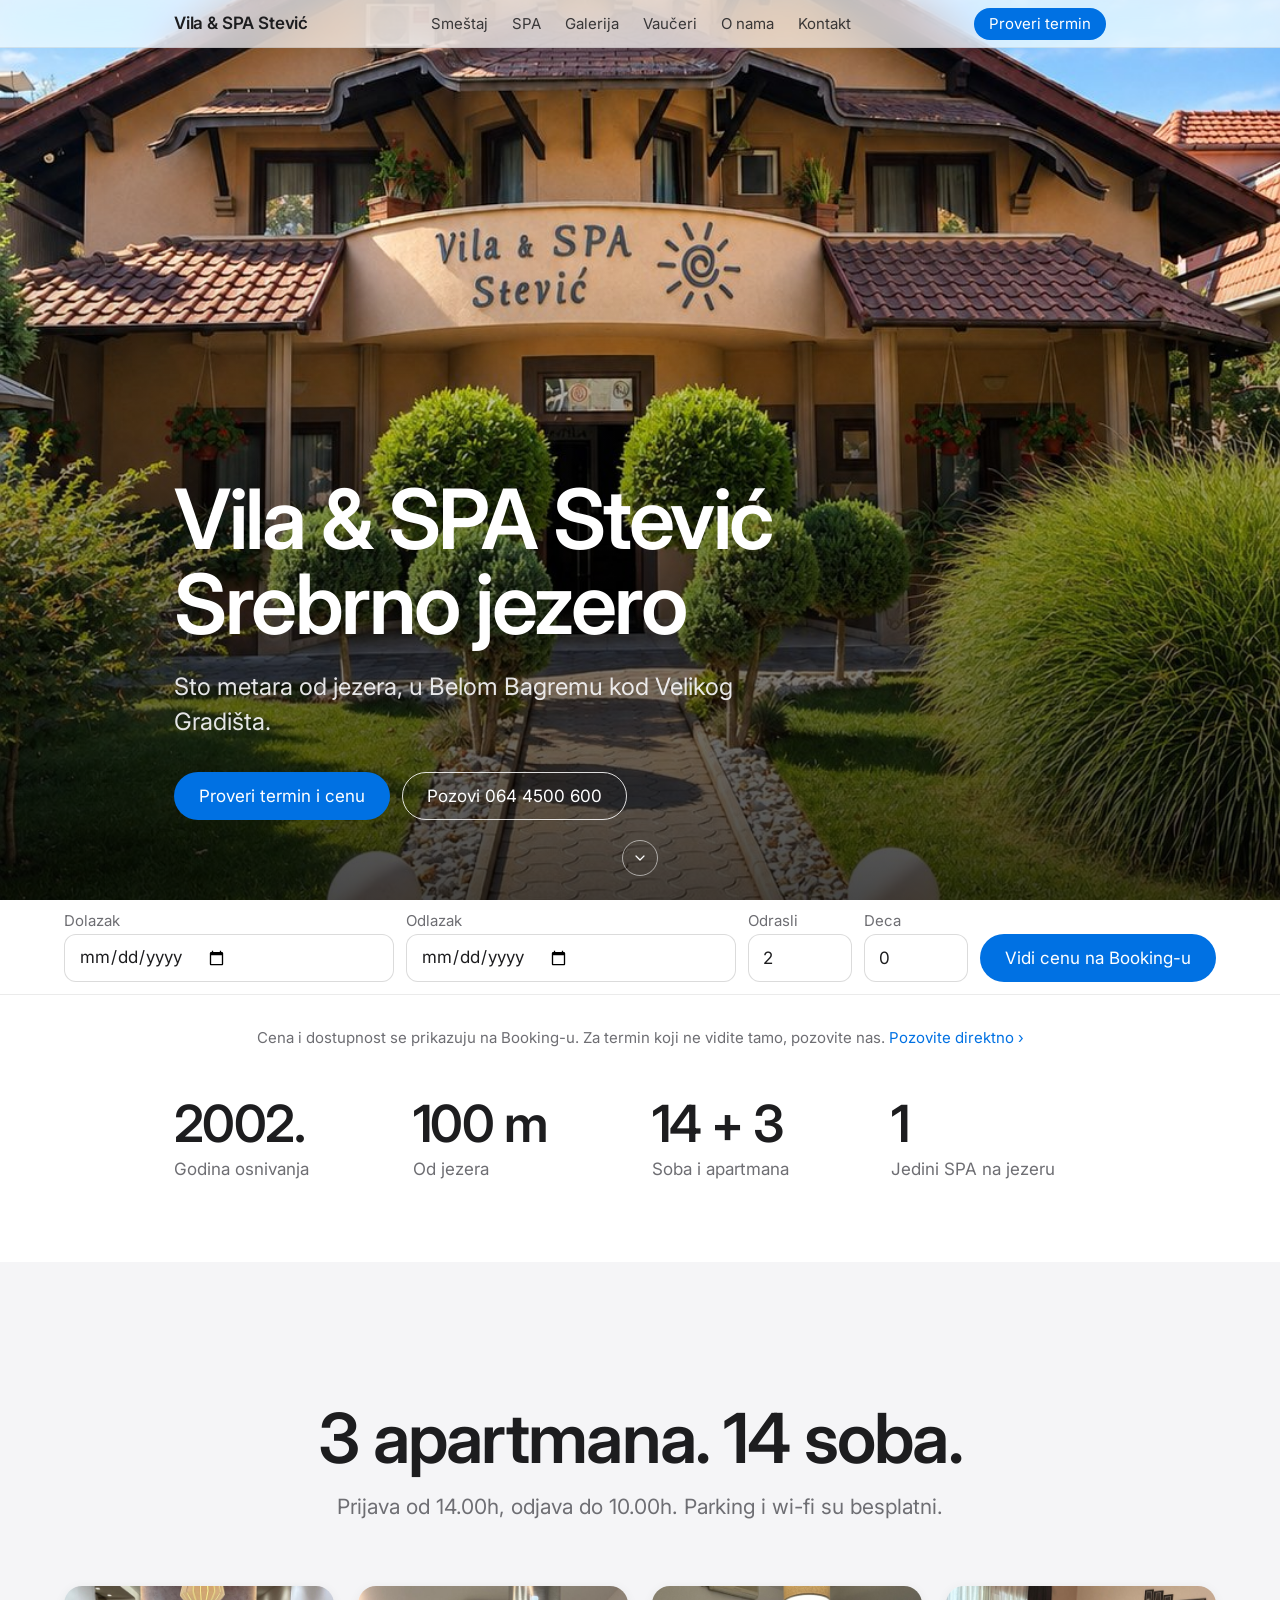
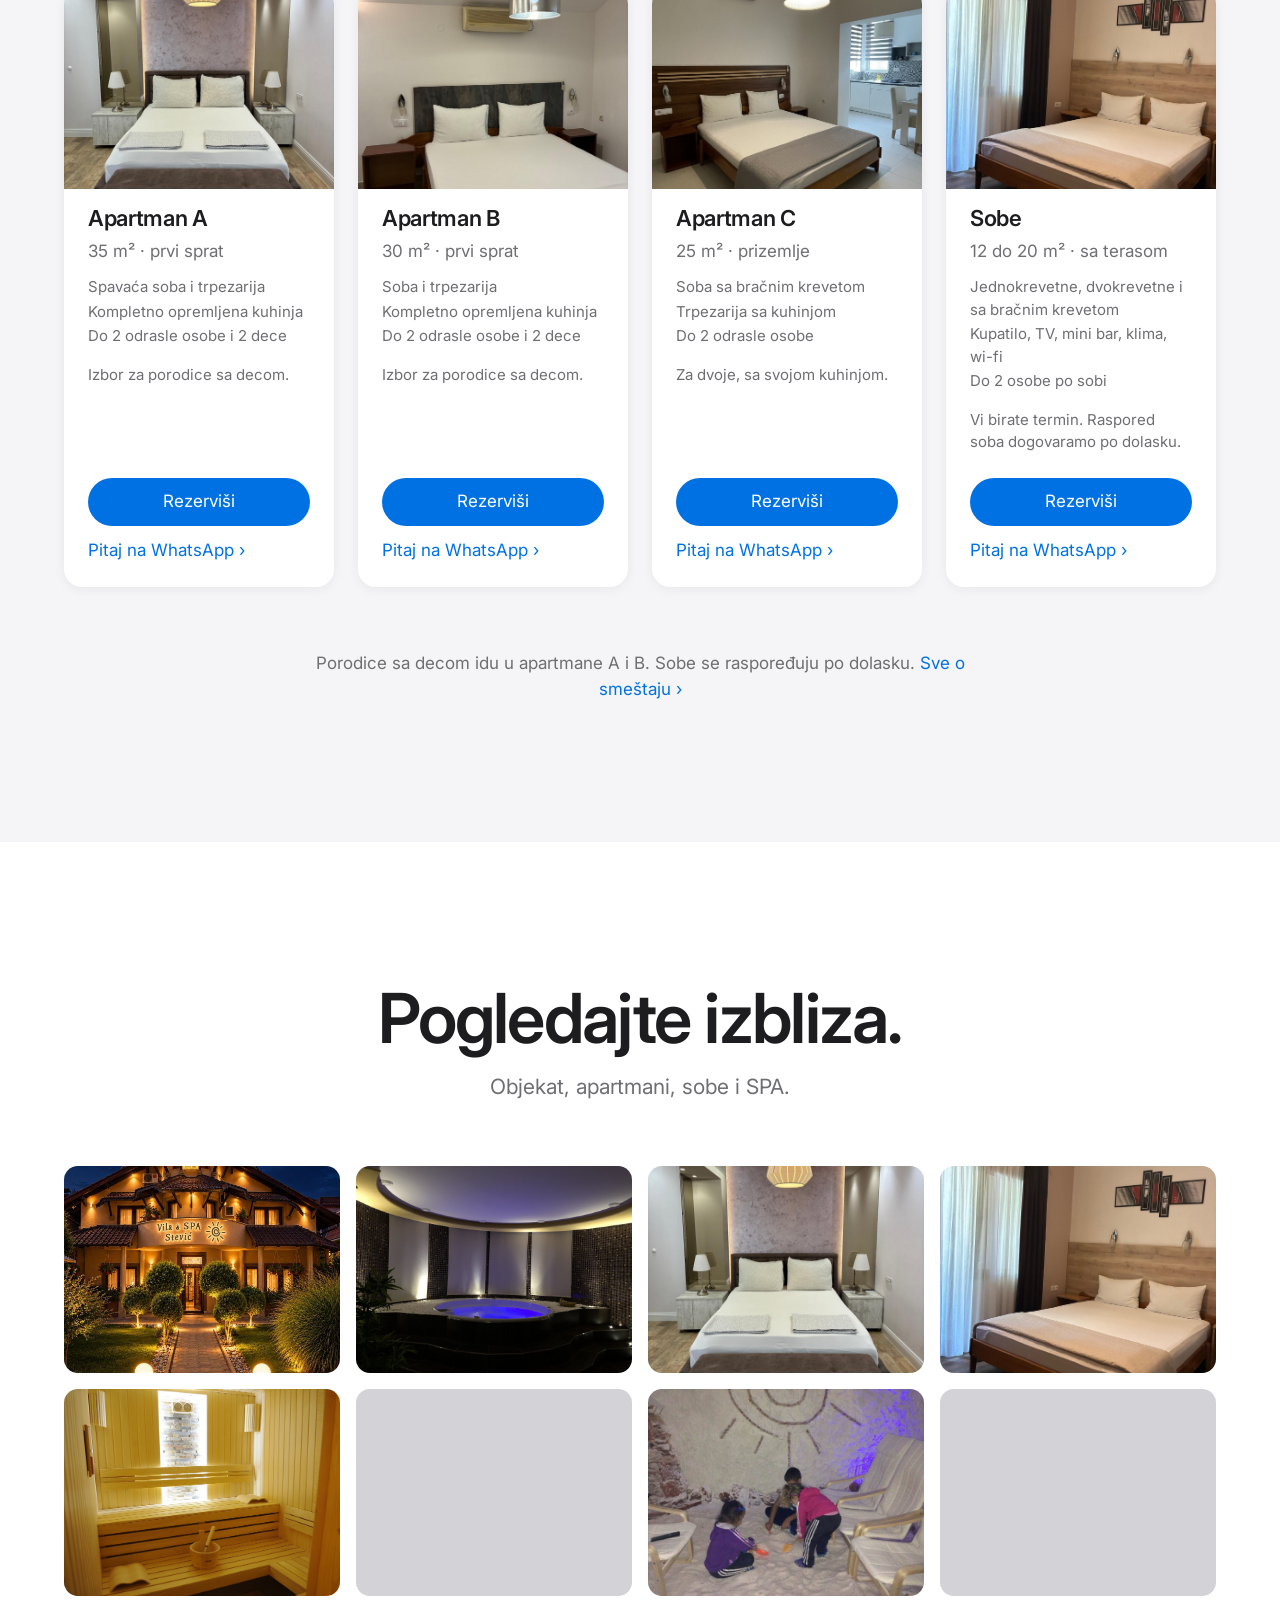
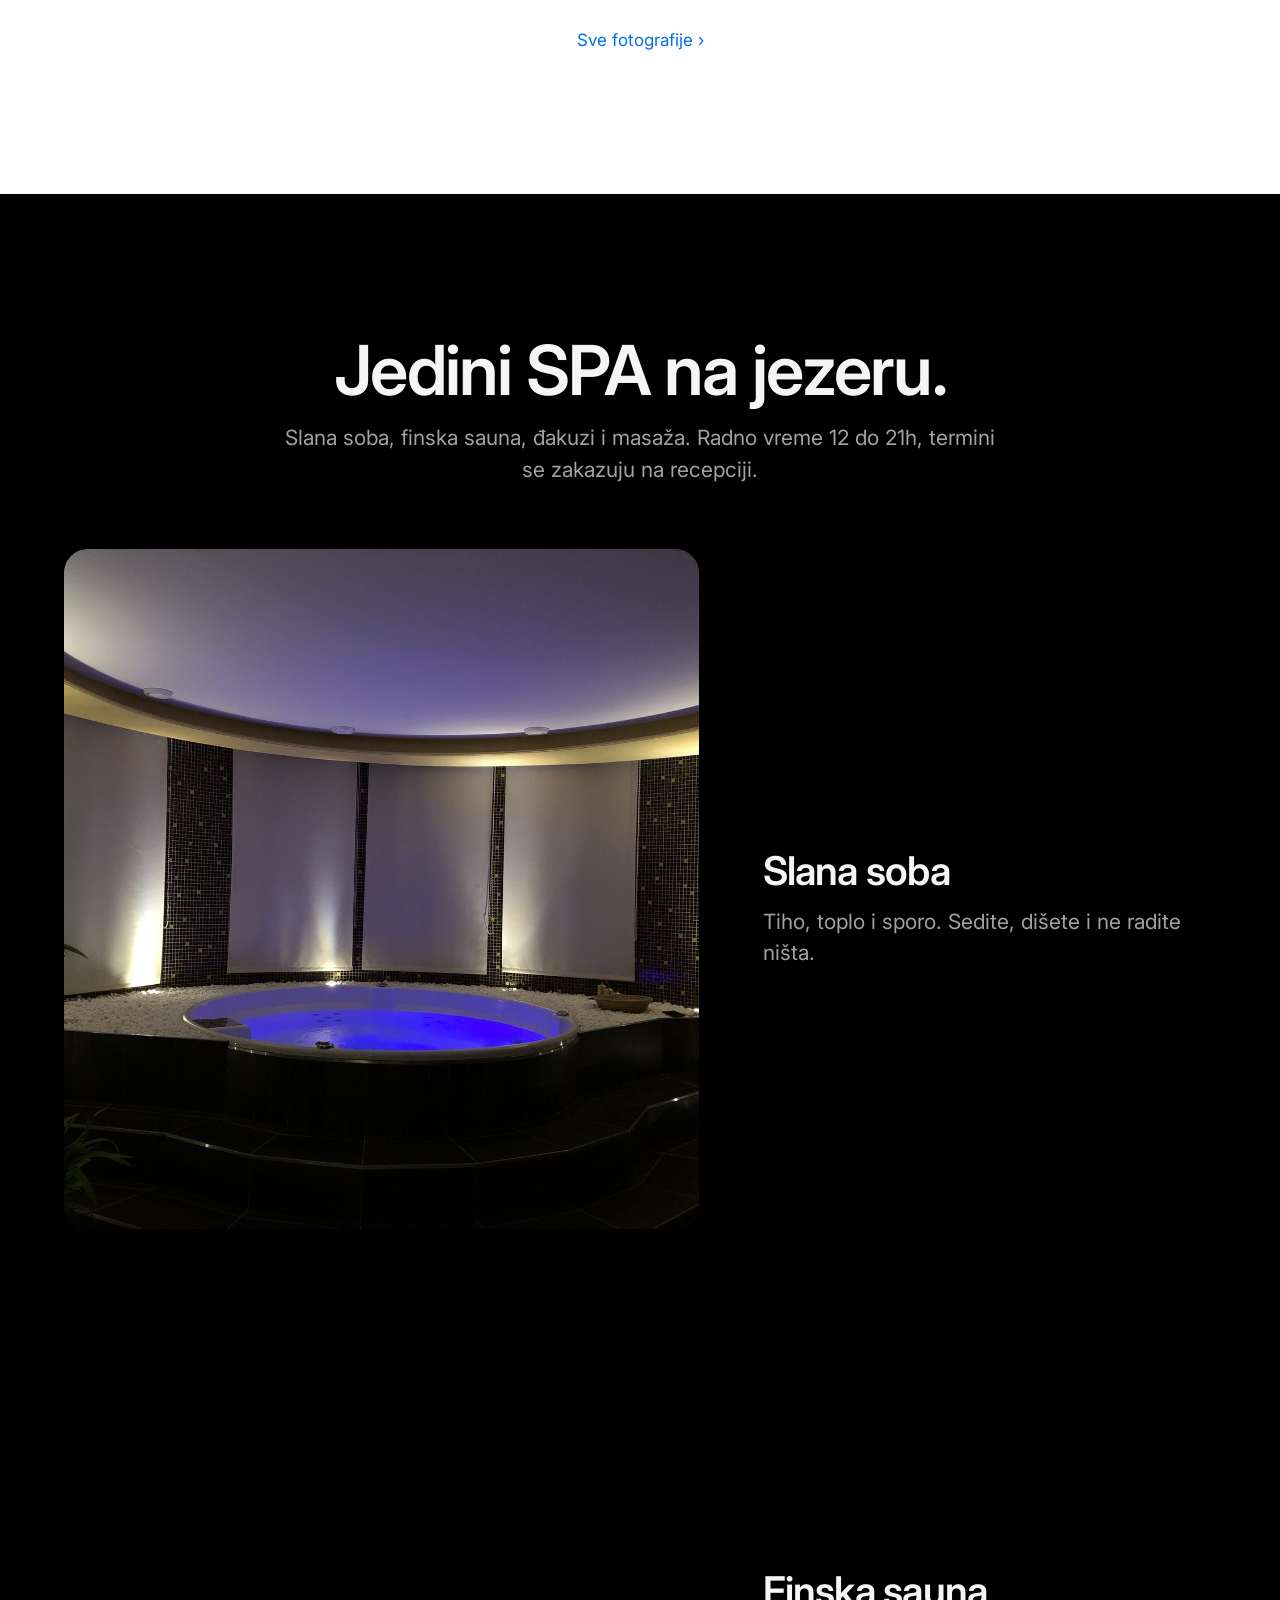
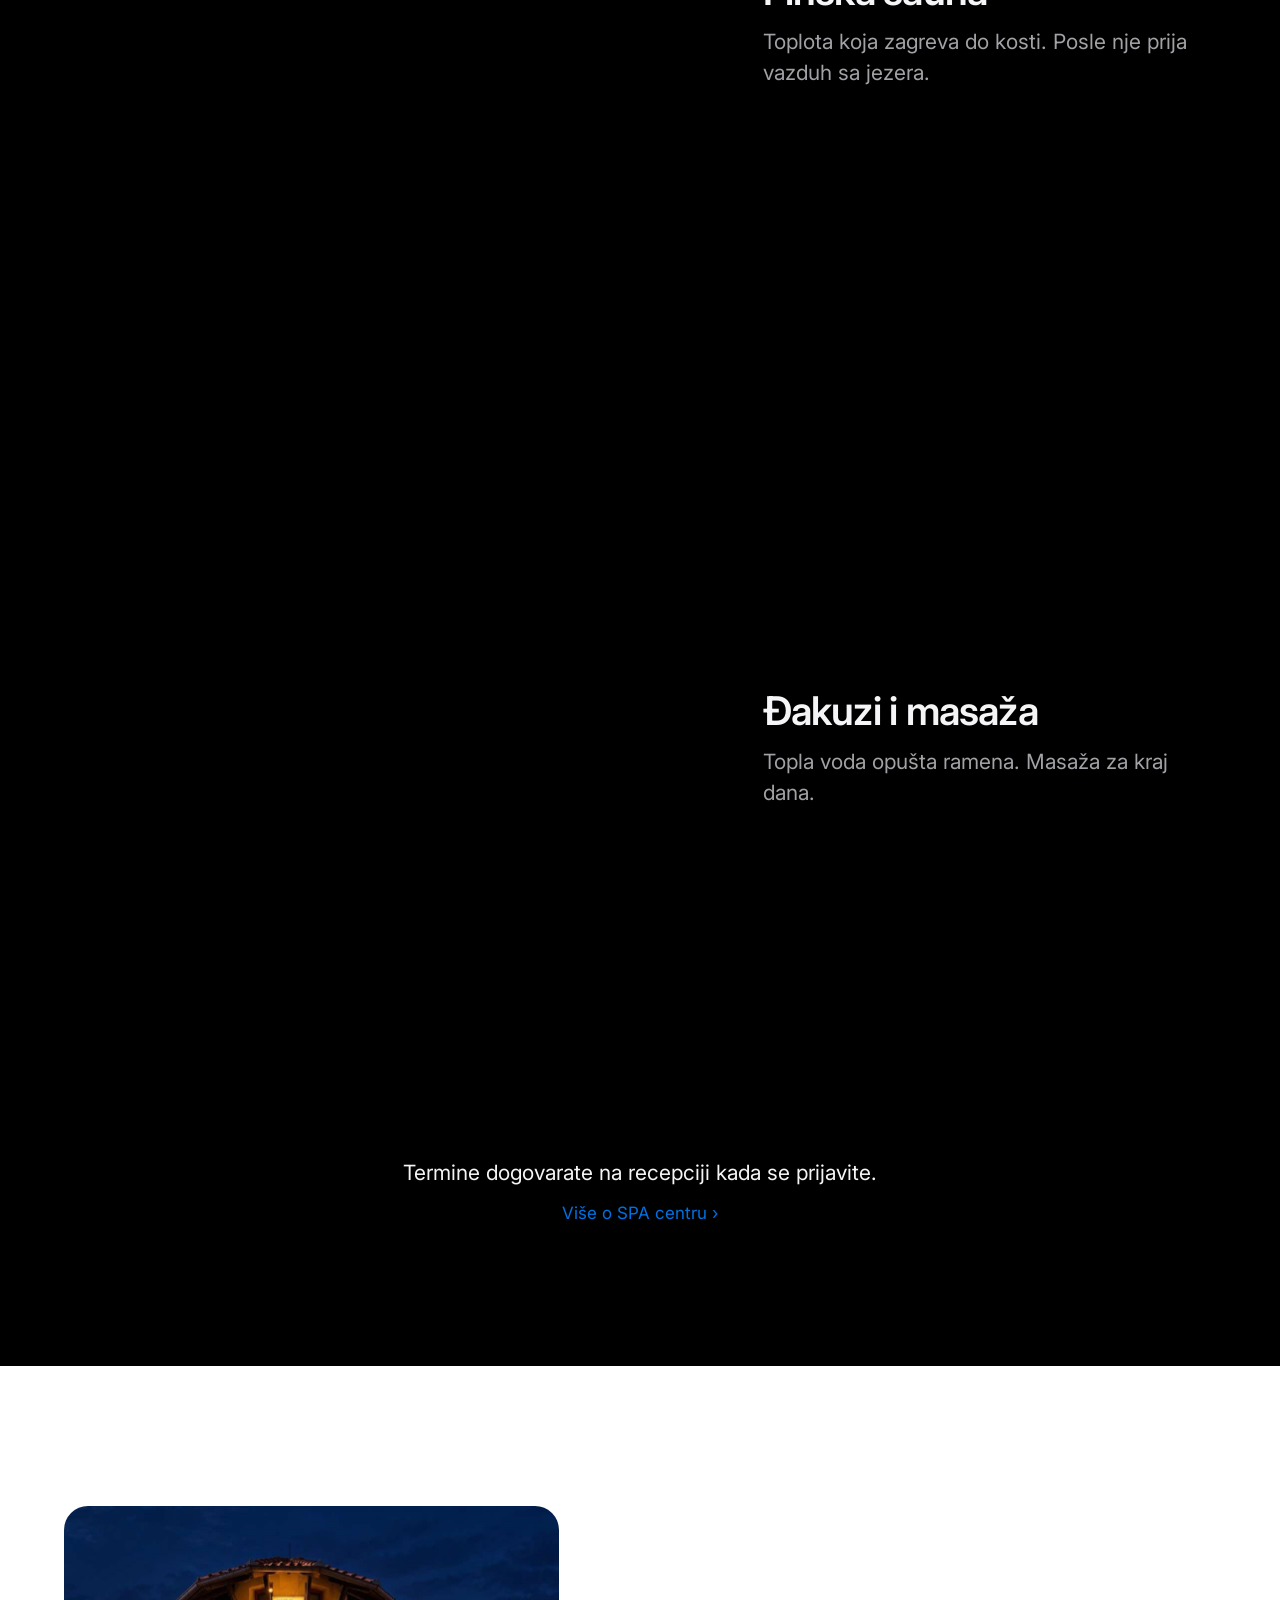
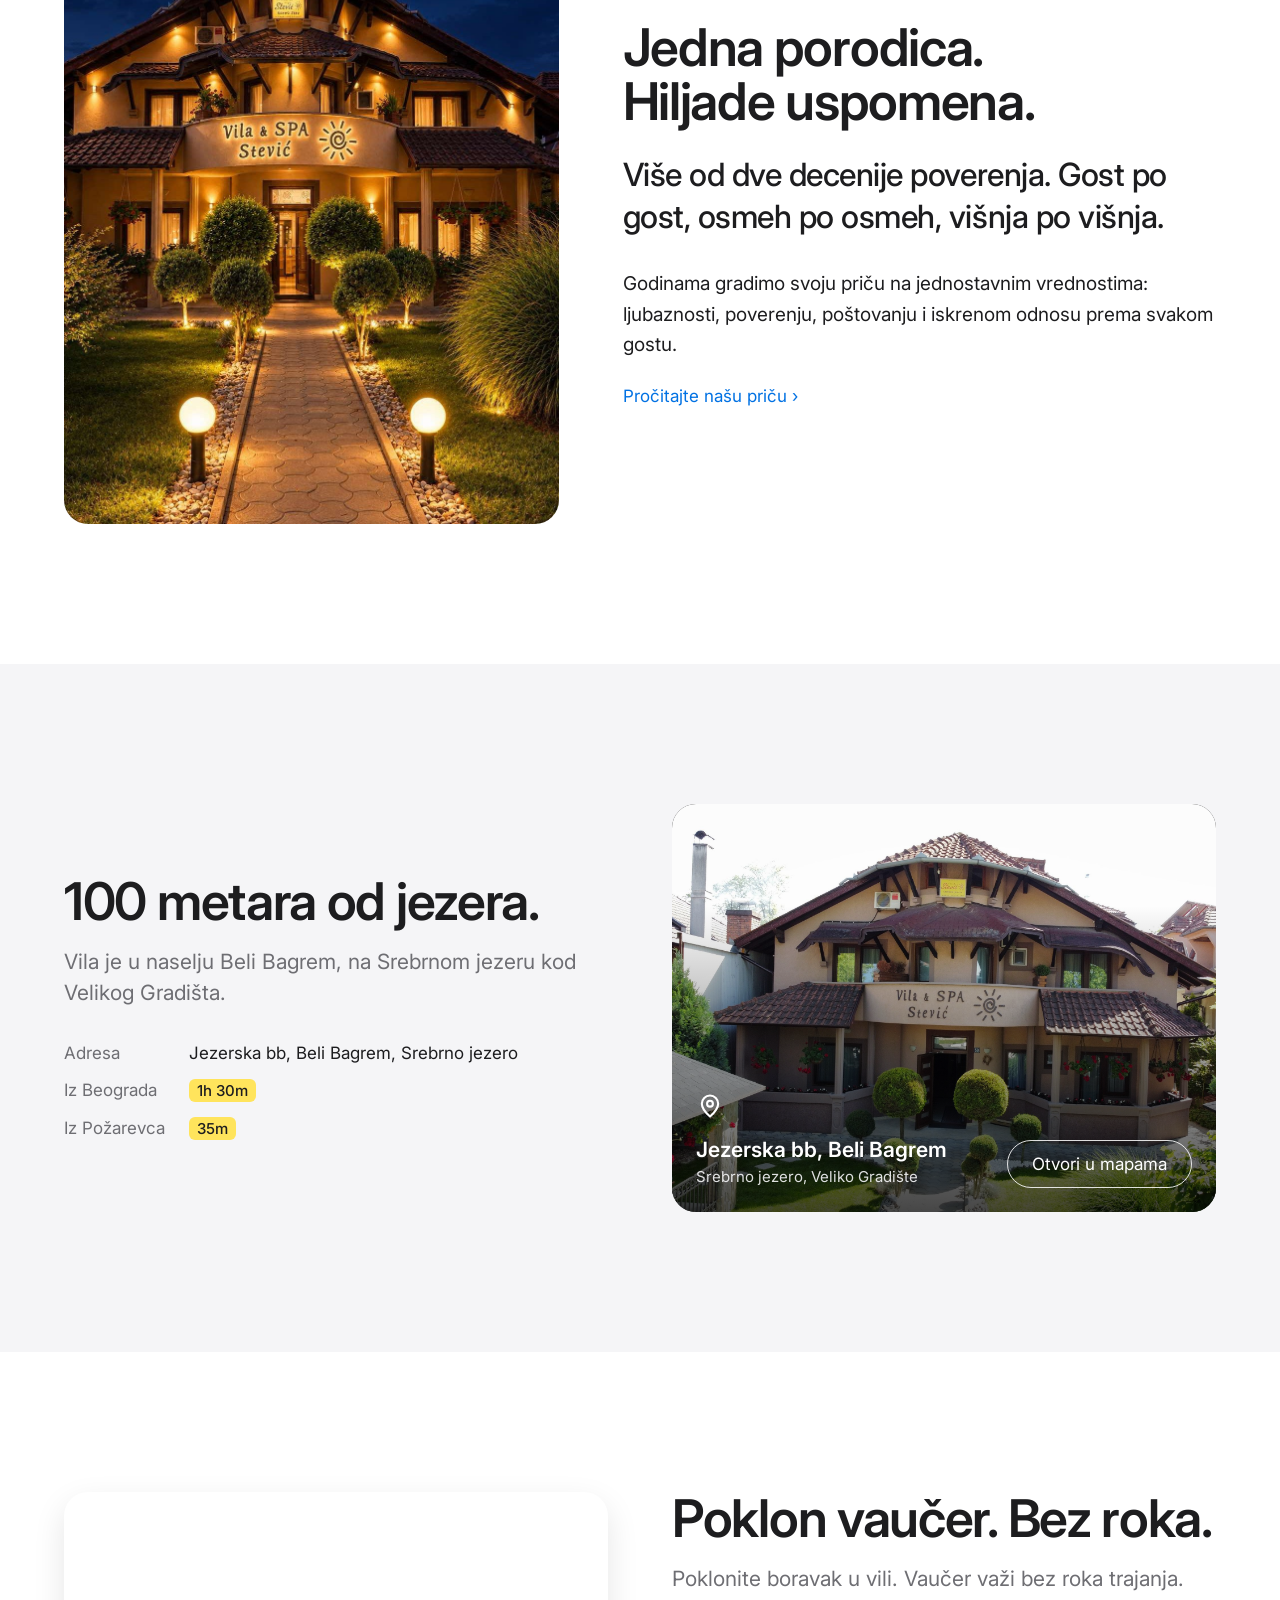
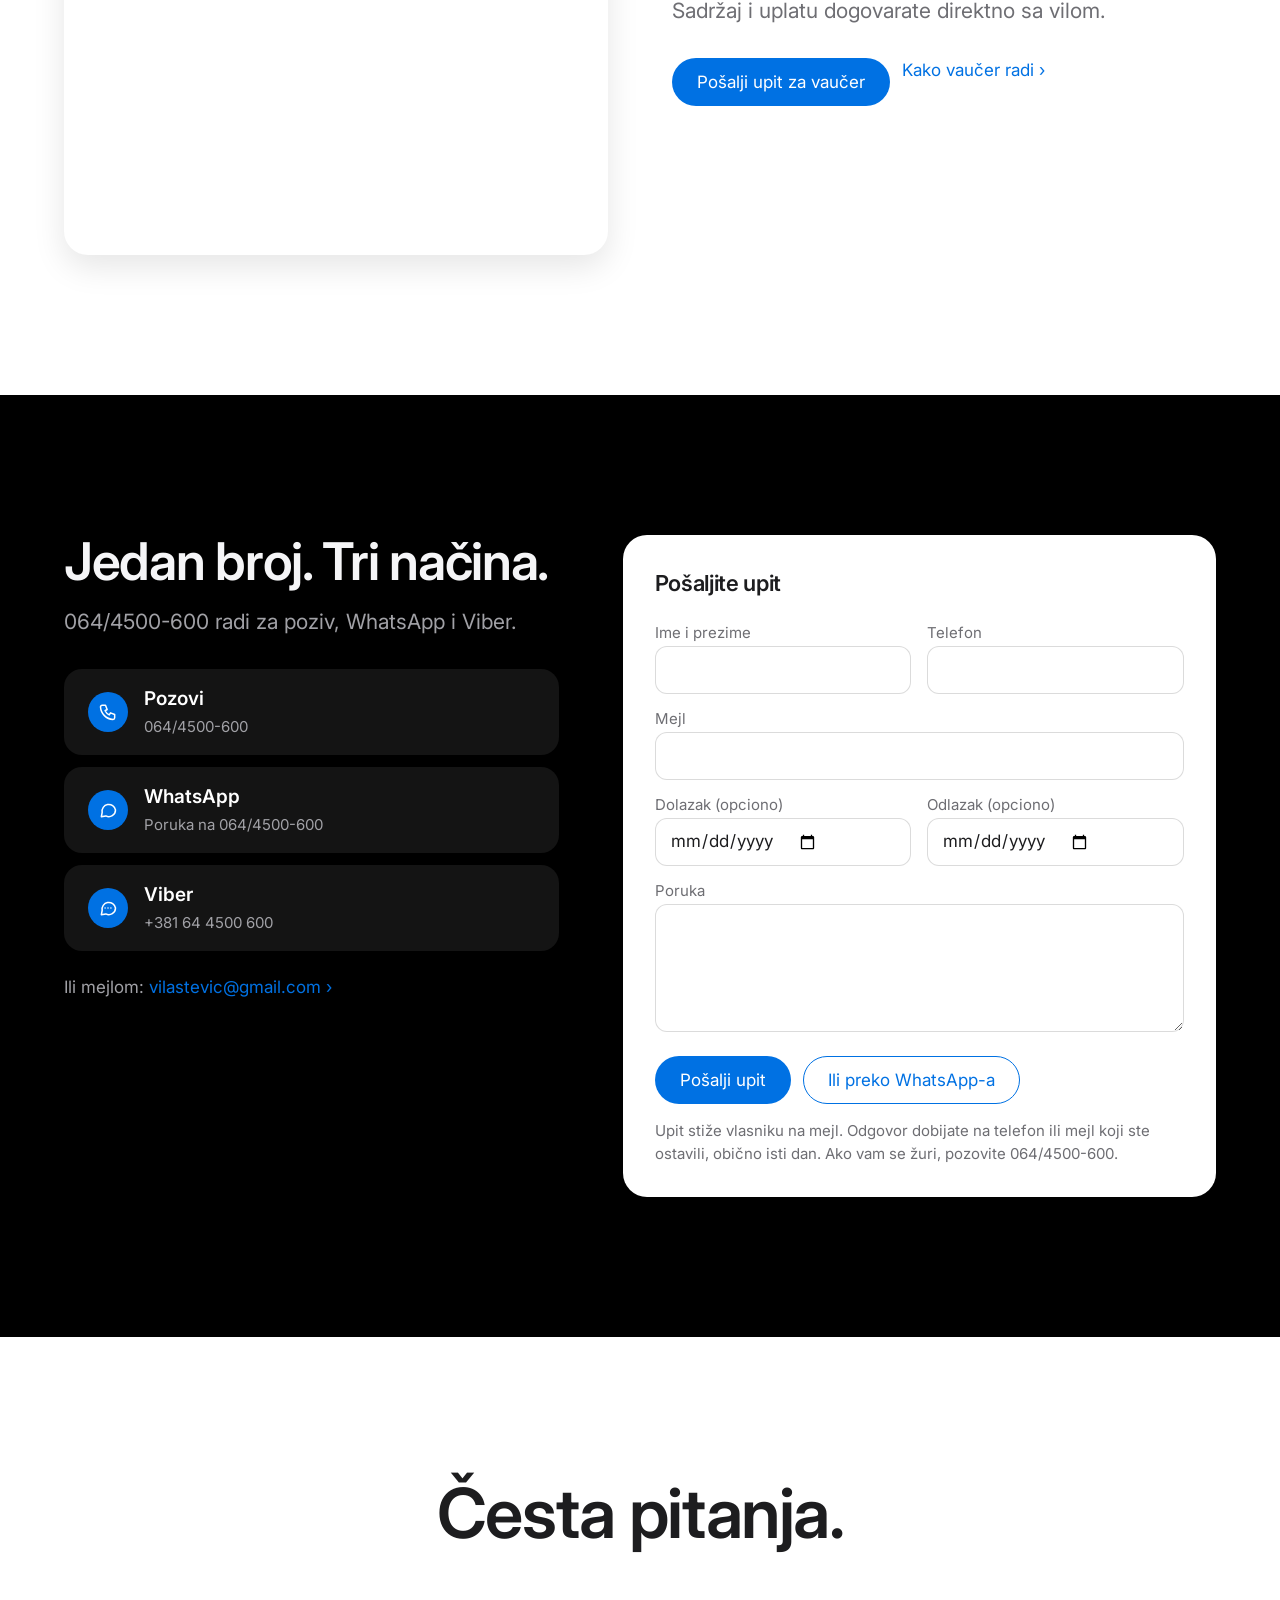
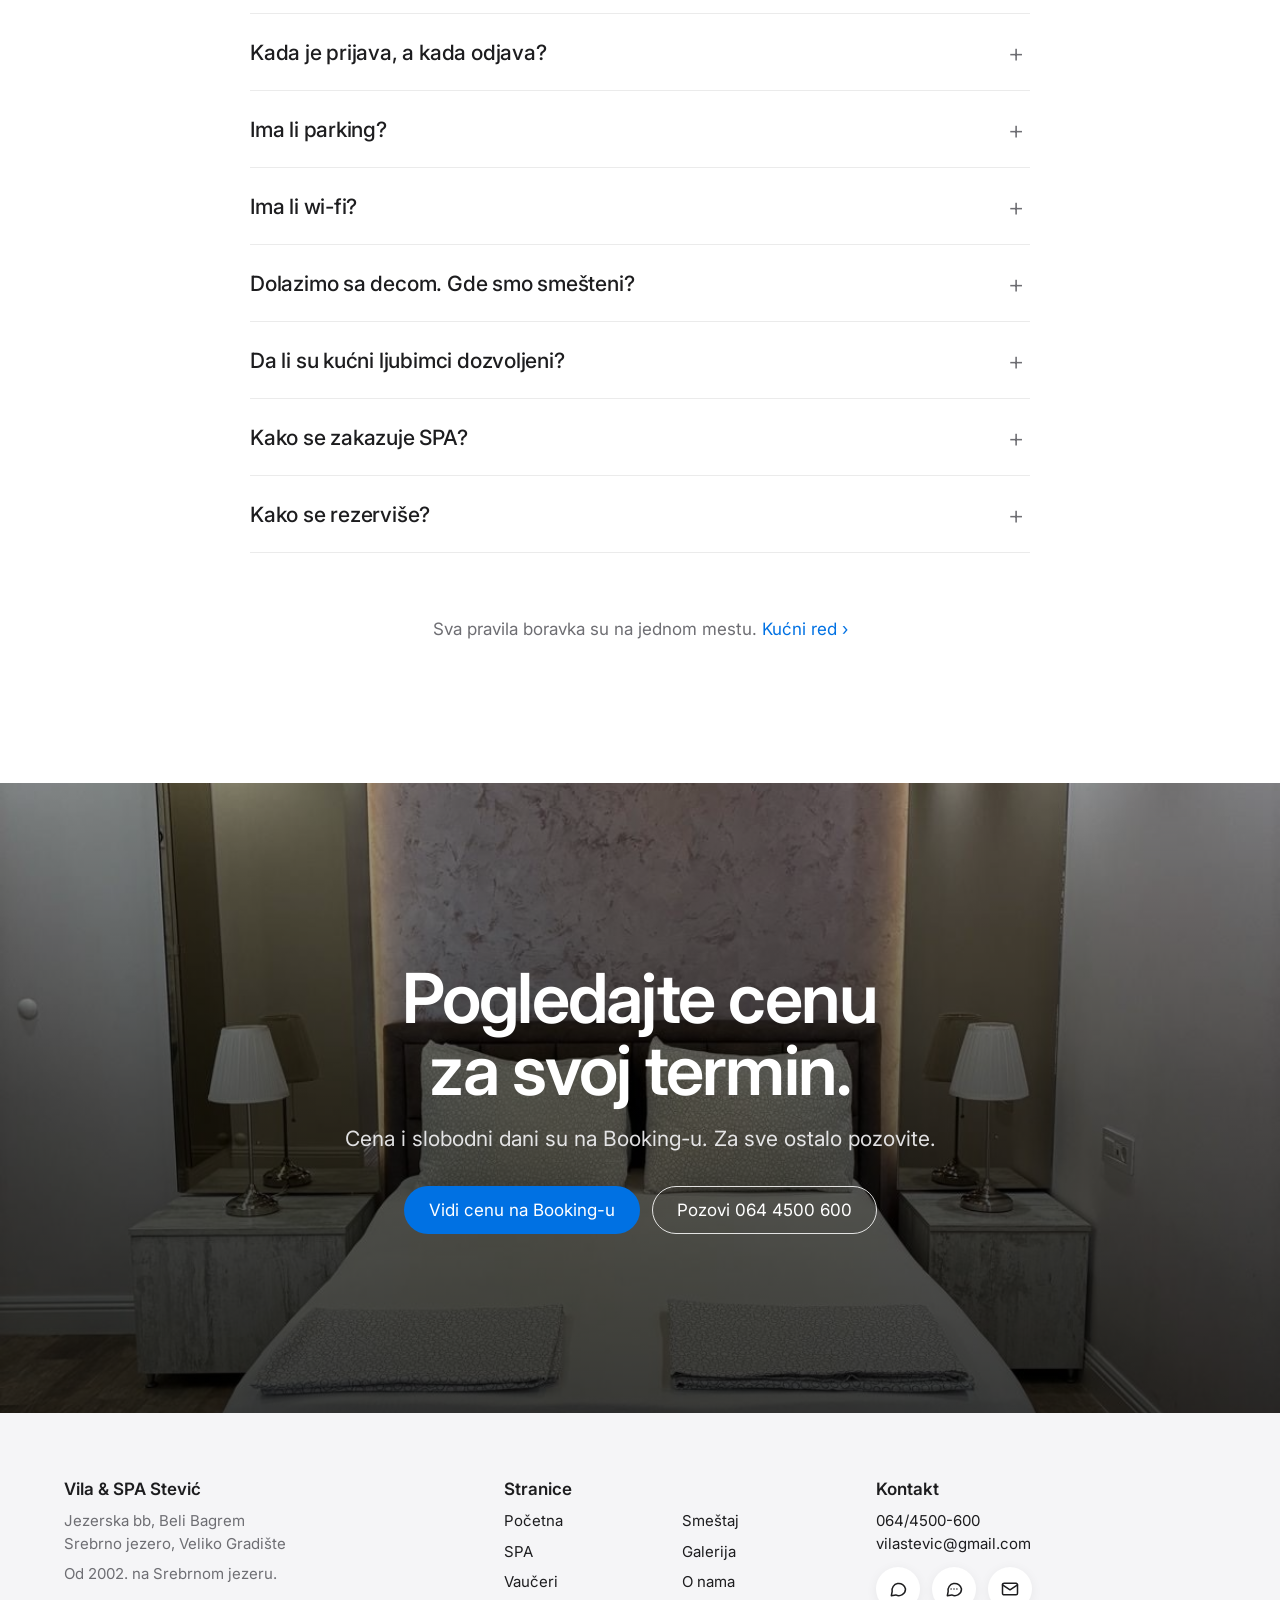
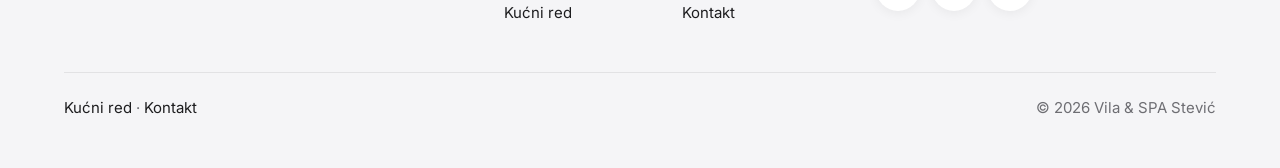
==== commit ce20d56e: "Ažurirani fajlovi Vila Stevic" ====
--- a/index.html
+++ b/index.html
@@ -859,7 +859,7 @@
                 </p>
                 <a
                   class="dugme dugme--belo"
-                  href="https://www.google.com/maps/place/ViLa+%26+SPA+STEVI%C4%86/@44.764936,21.4796581,800m/data=!3m2!1e3!4b1!4m9!3m8!1s0x47505589f6d74907:0x3c22963df602519a!5m2!4m1!1i2!8m2!3d44.7649322!4d21.482233!16s%2Fg%2F119wqx9x7?entry=ttu&g_ep=EgoyMDI2MDkwNi4wIKXMDSoASAFQAw%3D%3D"
+                  href="google.com/maps/place/ViLa+%26+SPA+STEVIĆ/@44.764936,21.4796581,800m/data=!3m2!1e3!4b1!4m9!3m8!1s0x47505589f6d74907:0x3c22963df602519a!5m2!4m1!1i2!8m2!3d44.7649322!4d21.482233!16s%2Fg%2F119wqx9x7?entry=ttu&g_ep=EgoyMDI2MDkwNi4wIKXMDSoASAFQAw%3D%3D"
                   rel="noopener"
                   data-cta="lokacija-mape"
                   >Otvori u mapama</a
--- a/css/stil.css
+++ b/css/stil.css
@@ -19,14 +19,25 @@
   --ploca: #d2d2d7;
   --ploca-tamna: #1d1d1f;
   --senka: 0 2px 12px rgba(0, 0, 0, 0.06);
-  --senka-hover: 0 12px 32px rgba(0, 0, 0, 0.10);
-  --font: -apple-system, BlinkMacSystemFont, "SF Pro Display", "Inter", "Helvetica Neue", Arial, sans-serif;
+  --senka-hover: 0 12px 32px rgba(0, 0, 0, 0.1);
+  --font:
+    -apple-system, BlinkMacSystemFont, "SF Pro Display", "Inter",
+    "Helvetica Neue", Arial, sans-serif;
   --ease: cubic-bezier(0.25, 0.1, 0.25, 1);
   --nav: 48px;
   --mobilna-traka: 60px;
   --traka-visina: 0px;
-  --s1: 4px;  --s2: 8px;  --s3: 12px; --s4: 16px; --s6: 24px; --s8: 32px;
-  --s12: 48px; --s16: 64px; --s20: 80px; --s25: 100px; --s35: 140px;
+  --s1: 4px;
+  --s2: 8px;
+  --s3: 12px;
+  --s4: 16px;
+  --s6: 24px;
+  --s8: 32px;
+  --s12: 48px;
+  --s16: 64px;
+  --s20: 80px;
+  --s25: 100px;
+  --s35: 140px;
   --sekcija: var(--s25);
   --kontejner: 980px;
   --kontejner-sirok: 1200px;
@@ -36,20 +47,28 @@
   /* URL-ovi slika se upisuju ovde iz objekta SLIKE u skripti, kao --slika-<kljuc>. Ne upisuj ih ručno. */
 }
 @media (min-width: 1024px) {
-  :root { --sekcija: var(--s35); }
+  :root {
+    --sekcija: var(--s35);
+  }
 }
 
 /* ==========================================================================
    2. Osnova
    ========================================================================== */
-*, *::before, *::after { box-sizing: border-box; }
+*,
+*::before,
+*::after {
+  box-sizing: border-box;
+}
 html {
   -webkit-text-size-adjust: 100%;
   scroll-padding-top: calc(var(--nav) + var(--traka-visina));
   overflow-x: clip;
 }
 @media (prefers-reduced-motion: no-preference) {
-  html { scroll-behavior: smooth; }
+  html {
+    scroll-behavior: smooth;
+  }
 }
 body {
   margin: 0;
@@ -62,21 +81,65 @@
   -moz-osx-font-smoothing: grayscale;
   overflow-x: clip;
 }
-img, video { display: block; max-width: 100%; }
-a { color: var(--plava); }
-button, input, textarea { font: inherit; color: inherit; }
-h1, h2, h3 { margin: 0; font-weight: 600; }
-p { margin: 0; }
-address { font-style: normal; }
-:focus-visible { outline: 2px solid var(--plava); outline-offset: 3px; border-radius: 4px; }
-.sekcija--tamna :focus-visible, .hero :focus-visible, .cta-kraj :focus-visible { outline-color: #fff; }
-.sr-only { position: absolute; width: 1px; height: 1px; overflow: hidden; clip: rect(0 0 0 0); white-space: nowrap; }
+img,
+video {
+  display: block;
+  max-width: 100%;
+}
+a {
+  color: var(--plava);
+}
+button,
+input,
+textarea {
+  font: inherit;
+  color: inherit;
+}
+h1,
+h2,
+h3 {
+  margin: 0;
+  font-weight: 600;
+}
+p {
+  margin: 0;
+}
+address {
+  font-style: normal;
+}
+:focus-visible {
+  outline: 2px solid var(--plava);
+  outline-offset: 3px;
+  border-radius: 4px;
+}
+.sekcija--tamna :focus-visible,
+.hero :focus-visible,
+.cta-kraj :focus-visible {
+  outline-color: #fff;
+}
+.sr-only {
+  position: absolute;
+  width: 1px;
+  height: 1px;
+  overflow: hidden;
+  clip: rect(0 0 0 0);
+  white-space: nowrap;
+}
 .preskoci {
-  position: absolute; top: 8px; left: 8px; z-index: 200;
-  padding: 10px 16px; background: var(--plava); color: #fff; border-radius: 980px; text-decoration: none;
+  position: absolute;
+  top: 8px;
+  left: 8px;
+  z-index: 200;
+  padding: 10px 16px;
+  background: var(--plava);
+  color: #fff;
+  border-radius: 980px;
+  text-decoration: none;
   transform: translateY(-200%);
 }
-.preskoci:focus { transform: none; }
+.preskoci:focus {
+  transform: none;
+}
 .tbd {
   display: inline;
   background: #ffe45c;
@@ -92,13 +155,32 @@
 /* ==========================================================================
    3. Tipografija i raspored
    ========================================================================== */
-.kontejner { width: 100%; max-width: var(--kontejner); margin: 0 auto; padding: 0 var(--s6); }
-.kontejner--sirok { max-width: var(--kontejner-sirok); }
-.sekcija { padding: var(--sekcija) 0; }
-.sekcija--kratka { padding: var(--s8) 0 var(--s20); }
-.sekcija--siva { background: var(--siva); }
-.sekcija--tamna { background: var(--crna); color: var(--tekst-tamno); }
-.sekcija__uvod { max-width: 720px; margin: 0 0 var(--s12); }
+.kontejner {
+  width: 100%;
+  max-width: var(--kontejner);
+  margin: 0 auto;
+  padding: 0 var(--s6);
+}
+.kontejner--sirok {
+  max-width: var(--kontejner-sirok);
+}
+.sekcija {
+  padding: var(--sekcija) 0;
+}
+.sekcija--kratka {
+  padding: var(--s8) 0 var(--s20);
+}
+.sekcija--siva {
+  background: var(--siva);
+}
+.sekcija--tamna {
+  background: var(--crna);
+  color: var(--tekst-tamno);
+}
+.sekcija__uvod {
+  max-width: 720px;
+  margin: 0 0 var(--s12);
+}
 .naslov {
   font-size: clamp(48px, 3.2vw + 28px, 80px);
   font-weight: 600;
@@ -106,52 +188,120 @@
   line-height: 1.05;
   text-wrap: balance;
 }
-.naslov--kolona { font-size: clamp(48px, 2.5vw + 20px, 64px); }
+.naslov--kolona {
+  font-size: clamp(48px, 2.5vw + 20px, 64px);
+}
 .podnaslov {
   font-size: clamp(19px, 0.4vw + 17px, 21px);
   line-height: 1.5;
   color: var(--tekst-2);
   margin-top: var(--s4);
 }
-.sekcija--tamna .podnaslov { color: var(--tekst-2-tamno); }
-.tekst-2 { color: var(--tekst-2); }
+.sekcija--tamna .podnaslov {
+  color: var(--tekst-2-tamno);
+}
+.tekst-2 {
+  color: var(--tekst-2);
+}
 @media (min-width: 768px) {
-  .sekcija__uvod { margin: 0 auto var(--s16); text-align: center; }
+  .sekcija__uvod {
+    margin: 0 auto var(--s16);
+    text-align: center;
+  }
 }
 
 /* ==========================================================================
    4. Dugmad i linkovi
    ========================================================================== */
 .dugme {
-  display: inline-flex; align-items: center; justify-content: center; gap: 8px;
-  height: 48px; padding: 12px 24px; border-radius: 980px;
-  font-size: 17px; font-weight: 400; line-height: 1; text-decoration: none; white-space: nowrap;
-  border: 1px solid transparent; background: transparent; cursor: pointer;
-  transition: background-color 0.2s var(--ease), color 0.2s var(--ease), border-color 0.2s var(--ease);
-}
-.dugme--primarno { background: var(--plava); color: #fff; }
-.dugme--primarno:hover { background: var(--plava-hover); }
-.dugme--sekundarno { color: var(--plava); border-color: var(--plava); }
-.dugme--sekundarno:hover { background: var(--plava); color: #fff; }
-.dugme--belo { color: #fff; border-color: rgba(255, 255, 255, 0.85); }
-.dugme--belo:hover { background: #fff; color: var(--tekst); }
-.dugme--malo { height: 32px; padding: 0 14px; font-size: 15px; }
-.dugme--puno { width: 100%; }
-.dugme:focus-visible { border-radius: 980px; outline-offset: 4px; }
+  display: inline-flex;
+  align-items: center;
+  justify-content: center;
+  gap: 8px;
+  height: 48px;
+  padding: 12px 24px;
+  border-radius: 980px;
+  font-size: 17px;
+  font-weight: 400;
+  line-height: 1;
+  text-decoration: none;
+  white-space: nowrap;
+  border: 1px solid transparent;
+  background: transparent;
+  cursor: pointer;
+  transition:
+    background-color 0.2s var(--ease),
+    color 0.2s var(--ease),
+    border-color 0.2s var(--ease);
+}
+.dugme--primarno {
+  background: var(--plava);
+  color: #fff;
+}
+.dugme--primarno:hover {
+  background: var(--plava-hover);
+}
+.dugme--sekundarno {
+  color: var(--plava);
+  border-color: var(--plava);
+}
+.dugme--sekundarno:hover {
+  background: var(--plava);
+  color: #fff;
+}
+.dugme--belo {
+  color: #fff;
+  border-color: rgba(255, 255, 255, 0.85);
+}
+.dugme--belo:hover {
+  background: #fff;
+  color: var(--tekst);
+}
+.dugme--malo {
+  height: 32px;
+  padding: 0 14px;
+  font-size: 15px;
+}
+.dugme--puno {
+  width: 100%;
+}
+.dugme:focus-visible {
+  border-radius: 980px;
+  outline-offset: 4px;
+}
 .link {
-  color: var(--plava); text-decoration: none; font-size: 17px;
-  background: none; border: 0; padding: 0; cursor: pointer;
-}
-.link::after { content: "\00a0›"; display: inline-block; transition: transform 0.2s var(--ease); }
-.link:hover { text-decoration: underline; }
-.link:hover::after { transform: translateX(3px); }
-.link--malo { font-size: 15px; }
+  color: var(--plava);
+  text-decoration: none;
+  font-size: 17px;
+  background: none;
+  border: 0;
+  padding: 0;
+  cursor: pointer;
+}
+.link::after {
+  content: "\00a0›";
+  display: inline-block;
+  transition: transform 0.2s var(--ease);
+}
+.link:hover {
+  text-decoration: underline;
+}
+.link:hover::after {
+  transform: translateX(3px);
+}
+.link--malo {
+  font-size: 15px;
+}
 
 /* ==========================================================================
    5. Navigacija
    ========================================================================== */
 .nav {
-  position: fixed; top: 0; left: 0; right: 0; z-index: 100;
+  position: fixed;
+  top: 0;
+  left: 0;
+  right: 0;
+  z-index: 100;
   height: var(--nav);
   background: rgba(255, 255, 255, 0.72);
   -webkit-backdrop-filter: blur(20px) saturate(180%);
@@ -159,54 +309,164 @@
   border-bottom: 1px solid rgba(0, 0, 0, 0.08);
 }
 .nav__unutra {
-  max-width: var(--kontejner); height: 100%; margin: 0 auto; padding: 0 var(--s6);
-  display: flex; align-items: center; justify-content: space-between; gap: var(--s6);
-}
-.nav__ime { color: var(--tekst); text-decoration: none; font-weight: 600; font-size: 17px; letter-spacing: -0.01em; white-space: nowrap; }
-.nav__linkovi { display: none; list-style: none; margin: 0; padding: 0; gap: var(--s6); }
-.nav__linkovi a { color: var(--tekst); text-decoration: none; font-size: 15px; opacity: 0.85; transition: opacity 0.2s var(--ease); }
-.nav__linkovi a:hover, .nav__linkovi a[aria-current="page"] { opacity: 1; }
-.nav__linkovi a[aria-current="page"] { font-weight: 500; }
-.nav__cta { display: none; }
+  max-width: var(--kontejner);
+  height: 100%;
+  margin: 0 auto;
+  padding: 0 var(--s6);
+  display: flex;
+  align-items: center;
+  justify-content: space-between;
+  gap: var(--s6);
+}
+.nav__ime {
+  color: var(--tekst);
+  text-decoration: none;
+  font-weight: 600;
+  font-size: 17px;
+  letter-spacing: -0.01em;
+  white-space: nowrap;
+}
+.nav__linkovi {
+  display: none;
+  list-style: none;
+  margin: 0;
+  padding: 0;
+  gap: var(--s6);
+}
+.nav__linkovi a {
+  color: var(--tekst);
+  text-decoration: none;
+  font-size: 15px;
+  opacity: 0.85;
+  transition: opacity 0.2s var(--ease);
+}
+.nav__linkovi a:hover,
+.nav__linkovi a[aria-current="page"] {
+  opacity: 1;
+}
+.nav__linkovi a[aria-current="page"] {
+  font-weight: 500;
+}
+.nav__cta {
+  display: none;
+}
 .nav__hamburger {
-  display: inline-flex; align-items: center; justify-content: center;
-  width: 44px; height: 44px; margin-right: -12px; padding: 0; border: 0; background: none; cursor: pointer;
-}
-.nav__hamburger span { position: relative; display: block; width: 18px; height: 1.5px; background: var(--tekst); transition: background-color 0.2s var(--ease); }
-.nav__hamburger span::before, .nav__hamburger span::after {
-  content: ""; position: absolute; left: 0; width: 18px; height: 1.5px; background: var(--tekst);
-  transition: transform 0.3s var(--ease), top 0.3s var(--ease);
-}
-.nav__hamburger span::before { top: -6px; }
-.nav__hamburger span::after { top: 6px; }
-.meni-otvoren .nav__hamburger span { background: transparent; }
-.meni-otvoren .nav__hamburger span::before { top: 0; transform: rotate(45deg); }
-.meni-otvoren .nav__hamburger span::after { top: 0; transform: rotate(-45deg); }
+  display: inline-flex;
+  align-items: center;
+  justify-content: center;
+  width: 44px;
+  height: 44px;
+  margin-right: -12px;
+  padding: 0;
+  border: 0;
+  background: none;
+  cursor: pointer;
+}
+.nav__hamburger span {
+  position: relative;
+  display: block;
+  width: 18px;
+  height: 1.5px;
+  background: var(--tekst);
+  transition: background-color 0.2s var(--ease);
+}
+.nav__hamburger span::before,
+.nav__hamburger span::after {
+  content: "";
+  position: absolute;
+  left: 0;
+  width: 18px;
+  height: 1.5px;
+  background: var(--tekst);
+  transition:
+    transform 0.3s var(--ease),
+    top 0.3s var(--ease);
+}
+.nav__hamburger span::before {
+  top: -6px;
+}
+.nav__hamburger span::after {
+  top: 6px;
+}
+.meni-otvoren .nav__hamburger span {
+  background: transparent;
+}
+.meni-otvoren .nav__hamburger span::before {
+  top: 0;
+  transform: rotate(45deg);
+}
+.meni-otvoren .nav__hamburger span::after {
+  top: 0;
+  transform: rotate(-45deg);
+}
 .meni {
-  position: fixed; top: var(--nav); left: 0; right: 0; bottom: 0; z-index: 99;
-  display: flex; flex-direction: column; gap: 0;
+  position: fixed;
+  top: var(--nav);
+  left: 0;
+  right: 0;
+  bottom: 0;
+  z-index: 99;
+  display: flex;
+  flex-direction: column;
+  gap: 0;
   padding: var(--s4) var(--s6);
   overflow-y: auto;
   background: rgba(255, 255, 255, 0.92);
   -webkit-backdrop-filter: blur(20px) saturate(180%);
   backdrop-filter: blur(20px) saturate(180%);
-  opacity: 0; visibility: hidden;
-  transition: opacity 0.3s var(--ease), visibility 0s linear 0.3s;
-}
-.meni-otvoren .meni { opacity: 1; visibility: visible; transition: opacity 0.3s var(--ease); }
-.meni-otvoren { overflow: hidden; }
+  opacity: 0;
+  visibility: hidden;
+  transition:
+    opacity 0.3s var(--ease),
+    visibility 0s linear 0.3s;
+}
+.meni-otvoren .meni {
+  opacity: 1;
+  visibility: visible;
+  transition: opacity 0.3s var(--ease);
+}
+.meni-otvoren {
+  overflow: hidden;
+}
 .meni a:not(.dugme) {
-  display: block; padding: var(--s4) 0; border-bottom: 1px solid var(--linija);
-  font-size: 24px; font-weight: 600; letter-spacing: -0.02em; color: var(--tekst); text-decoration: none;
-}
-.meni a[aria-current="page"] { color: var(--plava); }
-.meni .dugme { margin-top: var(--s6); align-self: flex-start; min-height: 44px; }
-.meni__kontakt { margin-top: auto; font-size: 15px; color: var(--tekst-2); padding-bottom: calc(var(--mobilna-traka) + var(--s4)); }
-.meni__kontakt a { color: var(--tekst); text-decoration: none; }
+  display: block;
+  padding: var(--s4) 0;
+  border-bottom: 1px solid var(--linija);
+  font-size: 24px;
+  font-weight: 600;
+  letter-spacing: -0.02em;
+  color: var(--tekst);
+  text-decoration: none;
+}
+.meni a[aria-current="page"] {
+  color: var(--plava);
+}
+.meni .dugme {
+  margin-top: var(--s6);
+  align-self: flex-start;
+  min-height: 44px;
+}
+.meni__kontakt {
+  margin-top: auto;
+  font-size: 15px;
+  color: var(--tekst-2);
+  padding-bottom: calc(var(--mobilna-traka) + var(--s4));
+}
+.meni__kontakt a {
+  color: var(--tekst);
+  text-decoration: none;
+}
 @media (min-width: 768px) {
-  .nav__linkovi { display: flex; }
-  .nav__cta { display: inline-flex; }
-  .nav__hamburger, .meni { display: none; }
+  .nav__linkovi {
+    display: flex;
+  }
+  .nav__cta {
+    display: inline-flex;
+  }
+  .nav__hamburger,
+  .meni {
+    display: none;
+  }
 }
 
 /* ==========================================================================
@@ -216,348 +476,1022 @@
   position: relative;
   min-height: 100vh;
   min-height: 100svh;
-  display: flex; align-items: flex-end;
+  display: flex;
+  align-items: flex-end;
   background: var(--ploca-tamna);
   color: var(--tekst-tamno);
   overflow: hidden;
 }
-.hero__mediji { position: absolute; inset: 0; background: var(--ploca-tamna); }
+.hero__mediji {
+  position: absolute;
+  inset: 0;
+  background: var(--ploca-tamna);
+}
 .hero__mediji img {
-  position: absolute; inset: 0; width: 100%; height: 100%; object-fit: cover; object-position: 50% 45%;
-}
-.hero__slika--puna { opacity: 0; transition: opacity 0.8s var(--ease); }
-.hero__slika--puna.ucitana { opacity: 1; }
+  position: absolute;
+  inset: 0;
+  width: 100%;
+  height: 100%;
+  object-fit: cover;
+  object-position: 50% 45%;
+}
+.hero__slika--puna {
+  opacity: 0;
+  transition: opacity 0.8s var(--ease);
+}
+.hero__slika--puna.ucitana {
+  opacity: 1;
+}
 .hero__veo {
-  position: absolute; inset: 0;
-  background: linear-gradient(0deg, rgba(0, 0, 0, 0.72) 0%, rgba(0, 0, 0, 0.35) 45%, rgba(0, 0, 0, 0) 70%);
+  position: absolute;
+  inset: 0;
+  background: linear-gradient(
+    0deg,
+    rgba(0, 0, 0, 0.72) 0%,
+    rgba(0, 0, 0, 0.35) 45%,
+    rgba(0, 0, 0, 0) 70%
+  );
 }
 .hero__sadrzaj {
-  position: relative; width: 100%; max-width: var(--kontejner); margin: 0 auto;
-  padding: calc(var(--nav) + var(--s16)) var(--s6) calc(var(--s12) + var(--mobilna-traka));
+  position: relative;
+  width: 100%;
+  max-width: var(--kontejner);
+  margin: 0 auto;
+  padding: calc(var(--nav) + var(--s16)) var(--s6)
+    calc(var(--s12) + var(--mobilna-traka));
 }
 .hero__naslov {
   font-size: clamp(40px, 6.5vw, 96px);
-  font-weight: 600; letter-spacing: -0.03em; line-height: 1.02;
+  font-weight: 600;
+  letter-spacing: -0.03em;
+  line-height: 1.02;
   color: #fff;
 }
-.hero__naslov span { display: block; }
+.hero__naslov span {
+  display: block;
+}
 .hero__podnaslov {
-  max-width: 560px; margin: var(--s6) 0 var(--s8);
-  font-size: clamp(19px, 1vw + 14px, 24px); line-height: 1.45; color: rgba(245, 245, 247, 0.92);
-}
-.hero__dugmad { display: flex; flex-wrap: wrap; gap: var(--s3); }
-.hero__dugmad .dugme { width: 100%; }
+  max-width: 560px;
+  margin: var(--s6) 0 var(--s8);
+  font-size: clamp(19px, 1vw + 14px, 24px);
+  line-height: 1.45;
+  color: rgba(245, 245, 247, 0.92);
+}
+.hero__dugmad {
+  display: flex;
+  flex-wrap: wrap;
+  gap: var(--s3);
+}
+.hero__dugmad .dugme {
+  width: 100%;
+}
 .hero__cue {
-  position: absolute; left: 50%; bottom: var(--s6); transform: translateX(-50%);
-  display: none; align-items: center; justify-content: center;
-  width: 36px; height: 36px; border-radius: 50%; border: 1px solid rgba(255, 255, 255, 0.55);
-  color: #fff; text-decoration: none;
-}
-.hero__cue svg { width: 16px; height: 16px; }
+  position: absolute;
+  left: 50%;
+  bottom: var(--s6);
+  transform: translateX(-50%);
+  display: none;
+  align-items: center;
+  justify-content: center;
+  width: 36px;
+  height: 36px;
+  border-radius: 50%;
+  border: 1px solid rgba(255, 255, 255, 0.55);
+  color: #fff;
+  text-decoration: none;
+}
+.hero__cue svg {
+  width: 16px;
+  height: 16px;
+}
 @media (min-width: 768px) {
-  .hero__sadrzaj { padding-bottom: var(--s20); }
-  .hero__dugmad .dugme { width: auto; }
-  .hero__cue { display: flex; }
+  .hero__sadrzaj {
+    padding-bottom: var(--s20);
+  }
+  .hero__dugmad .dugme {
+    width: auto;
+  }
+  .hero__cue {
+    display: flex;
+  }
 }
 
 /* ==========================================================================
    7. Traka za termin
    ========================================================================== */
 .traka {
-  position: relative; z-index: 90;
+  position: relative;
+  z-index: 90;
   background: rgba(255, 255, 255, 0.85);
   -webkit-backdrop-filter: blur(20px) saturate(180%);
   backdrop-filter: blur(20px) saturate(180%);
   border-bottom: 1px solid var(--linija);
   scroll-margin-top: var(--nav);
 }
-.traka__unutra { max-width: var(--kontejner-sirok); margin: 0 auto; padding: var(--s3) var(--s6); }
-.traka__forma { display: grid; grid-template-columns: 1fr 1fr; gap: var(--s3); align-items: end; margin: 0; }
-.polje { display: flex; flex-direction: column; gap: var(--s1); min-width: 0; }
-.polje label { font-size: 15px; line-height: 1.2; color: var(--tekst-2); }
-.polje input, .polje textarea {
-  width: 100%; height: 48px; padding: 0 14px;
-  border: 1px solid rgba(0, 0, 0, 0.14); border-radius: 12px; background: #fff;
-  font-size: 17px; color: var(--tekst);
-  -webkit-appearance: none; appearance: none;
-}
-.polje input[type="date"] { display: flex; align-items: center; min-width: 0; }
-.polje textarea { height: auto; min-height: 120px; padding: 12px 14px; resize: vertical; }
-.polje input:focus-visible, .polje textarea:focus-visible { outline: 2px solid var(--plava); outline-offset: 0; border-color: var(--plava); border-radius: 12px; }
-.polje input.greska { border-color: var(--greska); }
-.polje--dugme { grid-column: 1 / -1; }
-.traka__godine { grid-column: 1 / -1; display: none; flex-wrap: wrap; align-items: flex-end; gap: var(--s3); }
-.traka__godine.aktivno { display: flex; }
-.traka__godine-naslov { font-size: 15px; color: var(--tekst-2); padding-bottom: 14px; }
-.traka__godine.greska .traka__godine-naslov { color: var(--greska); }
-.polje--godine { width: 84px; }
+.traka__unutra {
+  max-width: var(--kontejner-sirok);
+  margin: 0 auto;
+  padding: var(--s3) var(--s6);
+}
+.traka__forma {
+  display: grid;
+  grid-template-columns: 1fr 1fr;
+  gap: var(--s3);
+  align-items: end;
+  margin: 0;
+}
+.polje {
+  display: flex;
+  flex-direction: column;
+  gap: var(--s1);
+  min-width: 0;
+}
+.polje label {
+  font-size: 15px;
+  line-height: 1.2;
+  color: var(--tekst-2);
+}
+.polje input,
+.polje textarea {
+  width: 100%;
+  height: 48px;
+  padding: 0 14px;
+  border: 1px solid rgba(0, 0, 0, 0.14);
+  border-radius: 12px;
+  background: #fff;
+  font-size: 17px;
+  color: var(--tekst);
+  -webkit-appearance: none;
+  appearance: none;
+}
+.polje input[type="date"] {
+  display: flex;
+  align-items: center;
+  min-width: 0;
+}
+.polje textarea {
+  height: auto;
+  min-height: 120px;
+  padding: 12px 14px;
+  resize: vertical;
+}
+.polje input:focus-visible,
+.polje textarea:focus-visible {
+  outline: 2px solid var(--plava);
+  outline-offset: 0;
+  border-color: var(--plava);
+  border-radius: 12px;
+}
+.polje input.greska {
+  border-color: var(--greska);
+}
+.polje--dugme {
+  grid-column: 1 / -1;
+}
+.traka__godine {
+  grid-column: 1 / -1;
+  display: none;
+  flex-wrap: wrap;
+  align-items: flex-end;
+  gap: var(--s3);
+}
+.traka__godine.aktivno {
+  display: flex;
+}
+.traka__godine-naslov {
+  font-size: 15px;
+  color: var(--tekst-2);
+  padding-bottom: 14px;
+}
+.traka__godine.greska .traka__godine-naslov {
+  color: var(--greska);
+}
+.polje--godine {
+  width: 84px;
+}
 @media (min-width: 768px) {
-  .traka__forma { grid-template-columns: 1fr 1fr 110px 110px; }
+  .traka__forma {
+    grid-template-columns: 1fr 1fr 110px 110px;
+  }
 }
 @media (min-width: 1024px) {
-  .traka { position: sticky; top: var(--nav); }
-  .traka__forma { grid-template-columns: 1fr 1fr 104px 104px auto; }
-  .polje--dugme { grid-column: auto; }
-}
-.napomena-booking { font-size: 15px; color: var(--tekst-2); margin: 0 0 var(--s12); }
+  .traka {
+    position: sticky;
+    top: var(--nav);
+  }
+  .traka__forma {
+    grid-template-columns: 1fr 1fr 104px 104px auto;
+  }
+  .polje--dugme {
+    grid-column: auto;
+  }
+}
+.napomena-booking {
+  font-size: 15px;
+  color: var(--tekst-2);
+  margin: 0 0 var(--s12);
+}
 @media (min-width: 768px) {
-  .napomena-booking { text-align: center; }
+  .napomena-booking {
+    text-align: center;
+  }
 }
 
 /* Mala traka pri vrhu na telefonu i tabletu, kad se prava traka odskroluje */
 .mini {
-  position: fixed; top: var(--nav); left: 0; right: 0; z-index: 89;
-  display: flex; align-items: center; justify-content: space-between; gap: var(--s3);
-  height: 40px; padding: 0 var(--s4);
+  position: fixed;
+  top: var(--nav);
+  left: 0;
+  right: 0;
+  z-index: 89;
+  display: flex;
+  align-items: center;
+  justify-content: space-between;
+  gap: var(--s3);
+  height: 40px;
+  padding: 0 var(--s4);
   background: rgba(255, 255, 255, 0.85);
   -webkit-backdrop-filter: blur(20px) saturate(180%);
   backdrop-filter: blur(20px) saturate(180%);
   border-bottom: 1px solid var(--linija);
   font-size: 15px;
-  opacity: 0; visibility: hidden; transform: translateY(-6px);
-  transition: opacity 0.3s var(--ease), transform 0.3s var(--ease), visibility 0s linear 0.3s;
-}
-.mini.vidljiva { opacity: 1; visibility: visible; transform: none; transition: opacity 0.3s var(--ease), transform 0.3s var(--ease); }
-.mini__tekst { white-space: nowrap; overflow: hidden; text-overflow: ellipsis; color: var(--tekst); }
-.mini__desno { display: flex; align-items: center; gap: var(--s4); flex-shrink: 0; }
-.mini .dugme--malo { display: none; }
+  opacity: 0;
+  visibility: hidden;
+  transform: translateY(-6px);
+  transition:
+    opacity 0.3s var(--ease),
+    transform 0.3s var(--ease),
+    visibility 0s linear 0.3s;
+}
+.mini.vidljiva {
+  opacity: 1;
+  visibility: visible;
+  transform: none;
+  transition:
+    opacity 0.3s var(--ease),
+    transform 0.3s var(--ease);
+}
+.mini__tekst {
+  white-space: nowrap;
+  overflow: hidden;
+  text-overflow: ellipsis;
+  color: var(--tekst);
+}
+.mini__desno {
+  display: flex;
+  align-items: center;
+  gap: var(--s4);
+  flex-shrink: 0;
+}
+.mini .dugme--malo {
+  display: none;
+}
 @media (min-width: 768px) {
-  .mini .dugme--malo { display: inline-flex; }
+  .mini .dugme--malo {
+    display: inline-flex;
+  }
 }
 @media (min-width: 1024px) {
-  .mini { display: none; }
+  .mini {
+    display: none;
+  }
 }
 
 /* ==========================================================================
    8. Brojke
    ========================================================================== */
-.brojke { list-style: none; margin: 0; padding: 0; display: grid; grid-template-columns: repeat(2, 1fr); gap: var(--s8) var(--s6); }
-.brojka__vrednost { display: block; font-size: clamp(44px, 4vw, 64px); font-weight: 600; letter-spacing: -0.03em; line-height: 1; }
-.brojka__opis { margin-top: var(--s2); color: var(--tekst-2); font-size: 17px; }
+.brojke {
+  list-style: none;
+  margin: 0;
+  padding: 0;
+  display: grid;
+  grid-template-columns: repeat(2, 1fr);
+  gap: var(--s8) var(--s6);
+}
+.brojka__vrednost {
+  display: block;
+  font-size: clamp(44px, 4vw, 64px);
+  font-weight: 600;
+  letter-spacing: -0.03em;
+  line-height: 1;
+}
+.brojka__opis {
+  margin-top: var(--s2);
+  color: var(--tekst-2);
+  font-size: 17px;
+}
 @media (min-width: 768px) {
-  .brojke { grid-template-columns: repeat(4, 1fr); }
+  .brojke {
+    grid-template-columns: repeat(4, 1fr);
+  }
 }
 
 /* ==========================================================================
    9. Smeštaj, kartice
    ========================================================================== */
-.kartice { display: grid; grid-template-columns: 1fr; gap: var(--s6); }
+.kartice {
+  display: grid;
+  grid-template-columns: 1fr;
+  gap: var(--s6);
+}
 .kartica {
-  position: relative; height: 100%;
-  display: flex; flex-direction: column;
-  background: #fff; border-radius: var(--radijus); overflow: hidden;
+  position: relative;
+  height: 100%;
+  display: flex;
+  flex-direction: column;
+  background: #fff;
+  border-radius: var(--radijus);
+  overflow: hidden;
   box-shadow: var(--senka);
-  transition: translate 0.3s var(--ease), box-shadow 0.3s var(--ease);
-}
-.kartica__slika { position: relative; aspect-ratio: 4 / 3; background: var(--ploca); overflow: hidden; }
-.kartica__slika img { width: 100%; height: 100%; object-fit: cover; transition: scale 0.6s var(--ease); }
-.kartica__oznaka { position: absolute; top: var(--s3); left: var(--s3); }
-.kartica__telo { flex: 1; display: flex; flex-direction: column; gap: var(--s2); padding: var(--s4) var(--s6) var(--s6); }
-.kartica__naslov { font-size: 22px; font-weight: 600; letter-spacing: -0.015em; line-height: 1.2; }
-.kartica__meta { color: var(--tekst-2); }
-.kartica__stavke { list-style: none; margin: var(--s1) 0 0; padding: 0; display: flex; flex-direction: column; gap: 2px; font-size: 15px; color: var(--tekst-2); }
-.kartica__tekst { margin-top: var(--s2); font-size: 15px; color: var(--tekst-2); }
+  transition:
+    translate 0.3s var(--ease),
+    box-shadow 0.3s var(--ease);
+}
+.kartica__slika {
+  position: relative;
+  aspect-ratio: 4 / 3;
+  background: var(--ploca);
+  overflow: hidden;
+}
+.kartica__slika img {
+  width: 100%;
+  height: 100%;
+  object-fit: cover;
+  transition: scale 0.6s var(--ease);
+}
+.kartica__oznaka {
+  position: absolute;
+  top: var(--s3);
+  left: var(--s3);
+}
+.kartica__telo {
+  flex: 1;
+  display: flex;
+  flex-direction: column;
+  gap: var(--s2);
+  padding: var(--s4) var(--s6) var(--s6);
+}
+.kartica__naslov {
+  font-size: 22px;
+  font-weight: 600;
+  letter-spacing: -0.015em;
+  line-height: 1.2;
+}
+.kartica__meta {
+  color: var(--tekst-2);
+}
+.kartica__stavke {
+  list-style: none;
+  margin: var(--s1) 0 0;
+  padding: 0;
+  display: flex;
+  flex-direction: column;
+  gap: 2px;
+  font-size: 15px;
+  color: var(--tekst-2);
+}
+.kartica__tekst {
+  margin-top: var(--s2);
+  font-size: 15px;
+  color: var(--tekst-2);
+}
 .kartica__napomena {
-  display: none; margin-top: var(--s2); padding: var(--s2) var(--s3);
-  background: var(--siva); border-radius: 10px; font-size: 15px; color: var(--tekst);
-}
-.ima-decu .kartica--sobe .kartica__napomena { display: block; }
-.kartica__akcije { margin-top: auto; padding-top: var(--s4); display: flex; flex-direction: column; align-items: flex-start; gap: var(--s3); }
-.kartica__akcije .dugme { width: 100%; }
-.smestaj__napomena { max-width: 720px; margin: var(--s12) 0 0; color: var(--tekst-2); }
+  display: none;
+  margin-top: var(--s2);
+  padding: var(--s2) var(--s3);
+  background: var(--siva);
+  border-radius: 10px;
+  font-size: 15px;
+  color: var(--tekst);
+}
+.ima-decu .kartica--sobe .kartica__napomena {
+  display: block;
+}
+.kartica__akcije {
+  margin-top: auto;
+  padding-top: var(--s4);
+  display: flex;
+  flex-direction: column;
+  align-items: flex-start;
+  gap: var(--s3);
+}
+.kartica__akcije .dugme {
+  width: 100%;
+}
+.smestaj__napomena {
+  max-width: 720px;
+  margin: var(--s12) 0 0;
+  color: var(--tekst-2);
+}
 @media (hover: hover) {
-  .kartica:hover { translate: 0 -4px; box-shadow: var(--senka-hover); }
-  .kartica:hover .kartica__slika img { scale: 1.04; }
+  .kartica:hover {
+    translate: 0 -4px;
+    box-shadow: var(--senka-hover);
+  }
+  .kartica:hover .kartica__slika img {
+    scale: 1.04;
+  }
 }
 @media (min-width: 768px) {
-  .kartice { grid-template-columns: repeat(2, 1fr); }
-  .smestaj__napomena { margin: var(--s16) auto 0; text-align: center; }
+  .kartice {
+    grid-template-columns: repeat(2, 1fr);
+  }
+  .smestaj__napomena {
+    margin: var(--s16) auto 0;
+    text-align: center;
+  }
 }
 @media (min-width: 1200px) {
-  .kartice { grid-template-columns: repeat(4, 1fr); }
+  .kartice {
+    grid-template-columns: repeat(4, 1fr);
+  }
 }
 
 /* ==========================================================================
    10. Galerija
    ========================================================================== */
-.galerija { display: grid; grid-template-columns: repeat(2, 1fr); gap: var(--s3); }
-.galerija figure { position: relative; margin: 0; aspect-ratio: 4 / 3; border-radius: 14px; overflow: hidden; background: var(--ploca); }
-.galerija img { width: 100%; height: 100%; object-fit: cover; }
-.galerija figure.skriveno { display: none; }
-.galerija.sve figure.skriveno { display: block; }
-.galerija__jos { margin-top: var(--s8); text-align: center; }
+.galerija {
+  display: grid;
+  grid-template-columns: repeat(2, 1fr);
+  gap: var(--s3);
+}
+.galerija figure {
+  position: relative;
+  margin: 0;
+  aspect-ratio: 4 / 3;
+  border-radius: 14px;
+  overflow: hidden;
+  background: var(--ploca);
+}
+.galerija img {
+  width: 100%;
+  height: 100%;
+  object-fit: cover;
+}
+.galerija figure.skriveno {
+  display: none;
+}
+.galerija.sve figure.skriveno {
+  display: block;
+}
+.galerija__jos {
+  margin-top: var(--s8);
+  text-align: center;
+}
 @media (min-width: 768px) {
-  .galerija { grid-template-columns: repeat(3, 1fr); gap: var(--s4); }
+  .galerija {
+    grid-template-columns: repeat(3, 1fr);
+    gap: var(--s4);
+  }
 }
 @media (min-width: 1024px) {
-  .galerija { grid-template-columns: repeat(4, 1fr); }
+  .galerija {
+    grid-template-columns: repeat(4, 1fr);
+  }
 }
 
 /* ==========================================================================
    11. SPA, tamna sekcija sa pinovanom slikom
    ========================================================================== */
-.spa__pin { display: grid; grid-template-columns: 1fr; gap: var(--s8); max-width: var(--kontejner-sirok); margin: 0 auto; padding: 0 var(--s6); }
-.spa__slika-omot { display: none; }
-.spa__blok { padding: 0 0 var(--s12); }
-.spa__blok figure { margin: 0 0 var(--s6); aspect-ratio: 4 / 3; border-radius: var(--radijus-veliki); overflow: hidden; background: var(--ploca-tamna); }
-.spa__blok figure img { width: 100%; height: 100%; object-fit: cover; }
-.spa__blok h3 { font-size: clamp(28px, 2vw + 14px, 44px); font-weight: 600; letter-spacing: -0.02em; line-height: 1.1; }
-.spa__blok p { max-width: 440px; margin-top: var(--s3); font-size: clamp(19px, 0.4vw + 17px, 21px); color: var(--tekst-2-tamno); }
-.spa__napomena { max-width: 720px; margin: var(--s8) auto 0; padding: 0 var(--s6); }
-.spa__napomena p { font-size: 21px; }
-.spa__napomena .link { display: inline-block; margin-top: var(--s3); }
+.spa__pin {
+  display: grid;
+  grid-template-columns: 1fr;
+  gap: var(--s8);
+  max-width: var(--kontejner-sirok);
+  margin: 0 auto;
+  padding: 0 var(--s6);
+}
+.spa__slika-omot {
+  display: none;
+}
+.spa__blok {
+  padding: 0 0 var(--s12);
+}
+.spa__blok figure {
+  margin: 0 0 var(--s6);
+  aspect-ratio: 4 / 3;
+  border-radius: var(--radijus-veliki);
+  overflow: hidden;
+  background: var(--ploca-tamna);
+}
+.spa__blok figure img {
+  width: 100%;
+  height: 100%;
+  object-fit: cover;
+}
+.spa__blok h3 {
+  font-size: clamp(28px, 2vw + 14px, 44px);
+  font-weight: 600;
+  letter-spacing: -0.02em;
+  line-height: 1.1;
+}
+.spa__blok p {
+  max-width: 440px;
+  margin-top: var(--s3);
+  font-size: clamp(19px, 0.4vw + 17px, 21px);
+  color: var(--tekst-2-tamno);
+}
+.spa__napomena {
+  max-width: 720px;
+  margin: var(--s8) auto 0;
+  padding: 0 var(--s6);
+}
+.spa__napomena p {
+  font-size: 21px;
+}
+.spa__napomena .link {
+  display: inline-block;
+  margin-top: var(--s3);
+}
 @media (min-width: 768px) {
-  .spa__napomena { text-align: center; }
+  .spa__napomena {
+    text-align: center;
+  }
 }
 @media (min-width: 1024px) {
-  .spa__pin { grid-template-columns: 7fr 5fr; gap: var(--s16); align-items: start; }
+  .spa__pin {
+    grid-template-columns: 7fr 5fr;
+    gap: var(--s16);
+    align-items: start;
+  }
   .spa__slika-omot {
-    display: block; position: sticky;
+    display: block;
+    position: sticky;
     top: calc(var(--nav) + var(--traka-visina) + var(--s6));
-    height: min(calc(100vh - var(--nav) - var(--traka-visina) - var(--s12)), 680px);
-  }
-  .spa__slika { position: relative; margin: 0; width: 100%; height: 100%; border-radius: var(--radijus-veliki); overflow: hidden; background: var(--ploca-tamna); }
-  .spa__slika img { position: absolute; inset: 0; width: 100%; height: 100%; object-fit: cover; opacity: 0; transition: opacity 0.6s var(--ease); }
-  .spa__slika img.aktivna { opacity: 1; }
-  .spa__blok { min-height: 80vh; display: flex; flex-direction: column; justify-content: center; padding: 0; opacity: 0.35; transition: opacity 0.4s var(--ease); }
-  .spa__blok.aktivan { opacity: 1; }
-  .spa__blok figure { display: none; }
-  .spa__napomena { margin-top: var(--s12); }
+    height: min(
+      calc(100vh - var(--nav) - var(--traka-visina) - var(--s12)),
+      680px
+    );
+  }
+  .spa__slika {
+    position: relative;
+    margin: 0;
+    width: 100%;
+    height: 100%;
+    border-radius: var(--radijus-veliki);
+    overflow: hidden;
+    background: var(--ploca-tamna);
+  }
+  .spa__slika img {
+    position: absolute;
+    inset: 0;
+    width: 100%;
+    height: 100%;
+    object-fit: cover;
+    opacity: 0;
+    transition: opacity 0.6s var(--ease);
+  }
+  .spa__slika img.aktivna {
+    opacity: 1;
+  }
+  .spa__blok {
+    min-height: 80vh;
+    display: flex;
+    flex-direction: column;
+    justify-content: center;
+    padding: 0;
+    opacity: 0.35;
+    transition: opacity 0.4s var(--ease);
+  }
+  .spa__blok.aktivan {
+    opacity: 1;
+  }
+  .spa__blok figure {
+    display: none;
+  }
+  .spa__napomena {
+    margin-top: var(--s12);
+  }
 }
 
 /* ==========================================================================
    12. Lokacija
    ========================================================================== */
-.lokacija__mreza { display: grid; grid-template-columns: 1fr; gap: var(--s8); }
-.lokacija__podaci { margin: var(--s8) 0 0; display: grid; grid-template-columns: auto 1fr; gap: var(--s3) var(--s6); }
-.lokacija__podaci dt { color: var(--tekst-2); }
-.lokacija__podaci dd { margin: 0; }
+.lokacija__mreza {
+  display: grid;
+  grid-template-columns: 1fr;
+  gap: var(--s8);
+}
+.lokacija__podaci {
+  margin: var(--s8) 0 0;
+  display: grid;
+  grid-template-columns: auto 1fr;
+  gap: var(--s3) var(--s6);
+}
+.lokacija__podaci dt {
+  color: var(--tekst-2);
+}
+.lokacija__podaci dd {
+  margin: 0;
+}
 .mapa {
-  position: relative; aspect-ratio: 4 / 3; border-radius: var(--radijus-veliki); overflow: hidden;
-  background: var(--ploca-tamna); color: #fff; display: flex; align-items: flex-end;
-}
-.mapa img { position: absolute; inset: 0; width: 100%; height: 100%; object-fit: cover; }
-.mapa__veo { position: absolute; inset: 0; background: linear-gradient(0deg, rgba(0, 0, 0, 0.72) 0%, rgba(0, 0, 0, 0.25) 50%, rgba(0, 0, 0, 0) 75%); }
-.mapa__sadrzaj { position: relative; width: 100%; padding: var(--s6); display: flex; flex-wrap: wrap; align-items: flex-end; justify-content: space-between; gap: var(--s4); }
-.mapa__adresa { font-size: 15px; color: rgba(245, 245, 247, 0.9); }
-.mapa__adresa strong { display: block; font-size: 21px; font-weight: 600; color: #fff; }
-.mapa__pin { display: inline-flex; width: 28px; height: 28px; margin-bottom: var(--s2); color: #fff; }
+  position: relative;
+  aspect-ratio: 4 / 3;
+  border-radius: var(--radijus-veliki);
+  overflow: hidden;
+  background: var(--ploca-tamna);
+  color: #fff;
+  display: flex;
+  align-items: flex-end;
+}
+.mapa img {
+  position: absolute;
+  inset: 0;
+  width: 100%;
+  height: 100%;
+  object-fit: cover;
+}
+.mapa__veo {
+  position: absolute;
+  inset: 0;
+  background: linear-gradient(
+    0deg,
+    rgba(0, 0, 0, 0.72) 0%,
+    rgba(0, 0, 0, 0.25) 50%,
+    rgba(0, 0, 0, 0) 75%
+  );
+}
+.mapa__sadrzaj {
+  position: relative;
+  width: 100%;
+  padding: var(--s6);
+  display: flex;
+  flex-wrap: wrap;
+  align-items: flex-end;
+  justify-content: space-between;
+  gap: var(--s4);
+}
+.mapa__adresa {
+  font-size: 15px;
+  color: rgba(245, 245, 247, 0.9);
+}
+.mapa__adresa strong {
+  display: block;
+  font-size: 21px;
+  font-weight: 600;
+  color: #fff;
+}
+.mapa__pin {
+  display: inline-flex;
+  width: 28px;
+  height: 28px;
+  margin-bottom: var(--s2);
+  color: #fff;
+}
 @media (min-width: 1024px) {
-  .lokacija__mreza { grid-template-columns: 1fr 1fr; gap: var(--s16); align-items: center; }
+  .lokacija__mreza {
+    grid-template-columns: 1fr 1fr;
+    gap: var(--s16);
+    align-items: center;
+  }
 }
 
 /* ==========================================================================
    13. Vaučeri i forme
    ========================================================================== */
-.vauceri__mreza { display: grid; grid-template-columns: 1fr; gap: var(--s8); }
-.vauceri__slika { aspect-ratio: 4 / 3; border-radius: var(--radijus-veliki); overflow: hidden; background: var(--ploca); }
-.vauceri__slika img { width: 100%; height: 100%; object-fit: cover; }
-.vauceri__tekst { margin-top: var(--s6); color: var(--tekst-2); }
-.forma-kartica { background: #fff; color: var(--tekst); border-radius: var(--radijus-veliki); padding: var(--s6); box-shadow: var(--senka); }
-.forma-kartica__naslov { font-size: 22px; font-weight: 600; letter-spacing: -0.015em; margin-bottom: var(--s6); }
-.forma { display: grid; grid-template-columns: 1fr; gap: var(--s4); margin: 0; }
-.forma__dugmad { display: flex; flex-wrap: wrap; gap: var(--s3); margin-top: var(--s2); }
-.forma__status { font-size: 15px; color: var(--tekst-2); min-height: 1.4em; }
-.forma__napomena { font-size: 15px; color: var(--tekst-2); }
+.vauceri__mreza {
+  display: grid;
+  grid-template-columns: 1fr;
+  gap: var(--s8);
+}
+.vauceri__slika {
+  aspect-ratio: 4 / 3;
+  border-radius: var(--radijus-veliki);
+  overflow: hidden;
+  background: var(--ploca);
+}
+.vauceri__slika img {
+  width: 100%;
+  height: 100%;
+  object-fit: cover;
+}
+.vauceri__tekst {
+  margin-top: var(--s6);
+  color: var(--tekst-2);
+}
+.forma-kartica {
+  background: #fff;
+  color: var(--tekst);
+  border-radius: var(--radijus-veliki);
+  padding: var(--s6);
+  box-shadow: var(--senka);
+}
+.forma-kartica__naslov {
+  font-size: 22px;
+  font-weight: 600;
+  letter-spacing: -0.015em;
+  margin-bottom: var(--s6);
+}
+.forma {
+  display: grid;
+  grid-template-columns: 1fr;
+  gap: var(--s4);
+  margin: 0;
+}
+.forma__dugmad {
+  display: flex;
+  flex-wrap: wrap;
+  gap: var(--s3);
+  margin-top: var(--s2);
+}
+.forma__status {
+  font-size: 15px;
+  color: var(--tekst-2);
+  min-height: 1.4em;
+}
+.forma__napomena {
+  font-size: 15px;
+  color: var(--tekst-2);
+}
 @media (min-width: 640px) {
-  .forma { grid-template-columns: 1fr 1fr; }
-  .forma .polje--puno, .forma .forma__dugmad, .forma .forma__status, .forma .forma__napomena { grid-column: 1 / -1; }
-  .forma-kartica { padding: var(--s8); }
+  .forma {
+    grid-template-columns: 1fr 1fr;
+  }
+  .forma .polje--puno,
+  .forma .forma__dugmad,
+  .forma .forma__status,
+  .forma .forma__napomena {
+    grid-column: 1 / -1;
+  }
+  .forma-kartica {
+    padding: var(--s8);
+  }
 }
 @media (min-width: 1024px) {
-  .vauceri__mreza { grid-template-columns: 1fr 1fr; gap: var(--s16); align-items: start; }
+  .vauceri__mreza {
+    grid-template-columns: 1fr 1fr;
+    gap: var(--s16);
+    align-items: start;
+  }
 }
 
 /* ==========================================================================
    14. Kontakt
    ========================================================================== */
-.kontakt__mreza { display: grid; grid-template-columns: 1fr; gap: var(--s8); }
-.kontakt__kanali { display: grid; gap: var(--s3); margin-top: var(--s8); }
+.kontakt__mreza {
+  display: grid;
+  grid-template-columns: 1fr;
+  gap: var(--s8);
+}
+.kontakt__kanali {
+  display: grid;
+  gap: var(--s3);
+  margin-top: var(--s8);
+}
 .kanal {
-  display: flex; align-items: center; gap: var(--s4);
-  min-height: 80px; padding: var(--s4) var(--s6);
-  border-radius: var(--radijus); background: rgba(255, 255, 255, 0.08);
-  color: #fff; text-decoration: none;
+  display: flex;
+  align-items: center;
+  gap: var(--s4);
+  min-height: 80px;
+  padding: var(--s4) var(--s6);
+  border-radius: var(--radijus);
+  background: rgba(255, 255, 255, 0.08);
+  color: #fff;
+  text-decoration: none;
   transition: background-color 0.2s var(--ease);
 }
-.kanal:hover { background: rgba(255, 255, 255, 0.14); }
-.kanal__ikona { flex-shrink: 0; display: flex; align-items: center; justify-content: center; width: 40px; height: 40px; border-radius: 50%; background: var(--plava); color: #fff; }
-.kanal__ikona svg { width: 20px; height: 20px; }
-.kanal__tekst strong { display: block; font-size: 19px; font-weight: 600; }
-.kanal__tekst span { font-size: 15px; color: var(--tekst-2-tamno); }
-.kontakt__mejl { margin-top: var(--s6); color: var(--tekst-2-tamno); }
+.kanal:hover {
+  background: rgba(255, 255, 255, 0.14);
+}
+.kanal__ikona {
+  flex-shrink: 0;
+  display: flex;
+  align-items: center;
+  justify-content: center;
+  width: 40px;
+  height: 40px;
+  border-radius: 50%;
+  background: var(--plava);
+  color: #fff;
+}
+.kanal__ikona svg {
+  width: 20px;
+  height: 20px;
+}
+.kanal__tekst strong {
+  display: block;
+  font-size: 19px;
+  font-weight: 600;
+}
+.kanal__tekst span {
+  font-size: 15px;
+  color: var(--tekst-2-tamno);
+}
+.kontakt__mejl {
+  margin-top: var(--s6);
+  color: var(--tekst-2-tamno);
+}
 @media (min-width: 1024px) {
-  .kontakt__mreza { grid-template-columns: 5fr 6fr; gap: var(--s16); align-items: start; }
+  .kontakt__mreza {
+    grid-template-columns: 5fr 6fr;
+    gap: var(--s16);
+    align-items: start;
+  }
 }
 
 /* ==========================================================================
    15. Česta pitanja
    ========================================================================== */
-.faq { max-width: 780px; margin: 0 auto; border-top: 1px solid var(--linija); }
-.faq details { border-bottom: 1px solid var(--linija); }
+.faq {
+  max-width: 780px;
+  margin: 0 auto;
+  border-top: 1px solid var(--linija);
+}
+.faq details {
+  border-bottom: 1px solid var(--linija);
+}
 .faq summary {
-  list-style: none; cursor: pointer;
-  display: flex; align-items: center; justify-content: space-between; gap: var(--s6);
-  padding: var(--s6) 0; font-size: 21px; font-weight: 500; letter-spacing: -0.01em; line-height: 1.3;
-}
-.faq summary::-webkit-details-marker { display: none; }
+  list-style: none;
+  cursor: pointer;
+  display: flex;
+  align-items: center;
+  justify-content: space-between;
+  gap: var(--s6);
+  padding: var(--s6) 0;
+  font-size: 21px;
+  font-weight: 500;
+  letter-spacing: -0.01em;
+  line-height: 1.3;
+}
+.faq summary::-webkit-details-marker {
+  display: none;
+}
 .faq summary::after {
-  content: "+"; flex-shrink: 0; display: flex; align-items: center; justify-content: center;
-  width: 28px; height: 28px; font-size: 26px; font-weight: 300; color: var(--tekst-2);
+  content: "+";
+  flex-shrink: 0;
+  display: flex;
+  align-items: center;
+  justify-content: center;
+  width: 28px;
+  height: 28px;
+  font-size: 26px;
+  font-weight: 300;
+  color: var(--tekst-2);
   transition: transform 0.3s var(--ease);
 }
-.faq details[open] summary::after { transform: rotate(45deg); }
-.faq summary:focus-visible { outline-offset: -2px; border-radius: 8px; }
-.faq__odgovor { padding: 0 var(--s12) var(--s6) 0; color: var(--tekst-2); }
+.faq details[open] summary::after {
+  transform: rotate(45deg);
+}
+.faq summary:focus-visible {
+  outline-offset: -2px;
+  border-radius: 8px;
+}
+.faq__odgovor {
+  padding: 0 var(--s12) var(--s6) 0;
+  color: var(--tekst-2);
+}
 
 /* ==========================================================================
    16. Završni poziv i podnožje
    ========================================================================== */
 .cta-kraj {
-  position: relative; min-height: 70vh; display: flex; align-items: center;
-  padding: var(--sekcija) 0; background: var(--ploca-tamna); color: var(--tekst-tamno); overflow: hidden;
-}
-.cta-kraj > img { position: absolute; inset: 0; width: 100%; height: 100%; object-fit: cover; }
-.cta-kraj__veo { position: absolute; inset: 0; background: linear-gradient(180deg, rgba(0, 0, 0, 0.35) 0%, rgba(0, 0, 0, 0.6) 50%, rgba(0, 0, 0, 0.75) 100%); }
-.cta-kraj__sadrzaj { position: relative; width: 100%; max-width: 780px; margin: 0 auto; padding: 0 var(--s6); }
-.cta-kraj .naslov { color: #fff; }
-.cta-kraj .podnaslov { color: rgba(245, 245, 247, 0.9); }
-.cta-kraj__dugmad { display: flex; flex-wrap: wrap; gap: var(--s3); margin-top: var(--s8); }
-.cta-kraj__dugmad .dugme { width: 100%; }
+  position: relative;
+  min-height: 70vh;
+  display: flex;
+  align-items: center;
+  padding: var(--sekcija) 0;
+  background: var(--ploca-tamna);
+  color: var(--tekst-tamno);
+  overflow: hidden;
+}
+.cta-kraj > img {
+  position: absolute;
+  inset: 0;
+  width: 100%;
+  height: 100%;
+  object-fit: cover;
+}
+.cta-kraj__veo {
+  position: absolute;
+  inset: 0;
+  background: linear-gradient(
+    180deg,
+    rgba(0, 0, 0, 0.35) 0%,
+    rgba(0, 0, 0, 0.6) 50%,
+    rgba(0, 0, 0, 0.75) 100%
+  );
+}
+.cta-kraj__sadrzaj {
+  position: relative;
+  width: 100%;
+  max-width: 780px;
+  margin: 0 auto;
+  padding: 0 var(--s6);
+}
+.cta-kraj .naslov {
+  color: #fff;
+}
+.cta-kraj .podnaslov {
+  color: rgba(245, 245, 247, 0.9);
+}
+.cta-kraj__dugmad {
+  display: flex;
+  flex-wrap: wrap;
+  gap: var(--s3);
+  margin-top: var(--s8);
+}
+.cta-kraj__dugmad .dugme {
+  width: 100%;
+}
 @media (min-width: 768px) {
-  .cta-kraj__sadrzaj { text-align: center; }
-  .cta-kraj__dugmad { justify-content: center; }
-  .cta-kraj__dugmad .dugme { width: auto; }
-}
-.podnozje { background: var(--siva); padding: var(--s16) 0 var(--s12); font-size: 15px; color: var(--tekst-2); }
-.podnozje__mreza { display: grid; grid-template-columns: 1fr; gap: var(--s8); }
-.podnozje__ime { font-weight: 600; color: var(--tekst); font-size: 17px; margin-bottom: var(--s2); }
-.podnozje a { color: var(--tekst); text-decoration: none; }
-.podnozje a:hover { text-decoration: underline; }
-.podnozje__ikone { display: flex; gap: var(--s3); }
+  .cta-kraj__sadrzaj {
+    text-align: center;
+  }
+  .cta-kraj__dugmad {
+    justify-content: center;
+  }
+  .cta-kraj__dugmad .dugme {
+    width: auto;
+  }
+}
+.podnozje {
+  background: var(--siva);
+  padding: var(--s16) 0 var(--s12);
+  font-size: 15px;
+  color: var(--tekst-2);
+}
+.podnozje__mreza {
+  display: grid;
+  grid-template-columns: 1fr;
+  gap: var(--s8);
+}
+.podnozje__ime {
+  font-weight: 600;
+  color: var(--tekst);
+  font-size: 17px;
+  margin-bottom: var(--s2);
+}
+.podnozje a {
+  color: var(--tekst);
+  text-decoration: none;
+}
+.podnozje a:hover {
+  text-decoration: underline;
+}
+.podnozje__ikone {
+  display: flex;
+  gap: var(--s3);
+}
 .podnozje__ikone a {
-  display: flex; align-items: center; justify-content: center; width: 44px; height: 44px;
-  border-radius: 50%; background: #fff; color: var(--tekst); box-shadow: var(--senka);
-  transition: background-color 0.2s var(--ease), color 0.2s var(--ease);
-}
-.podnozje__ikone a:hover { background: var(--plava); color: #fff; }
-.podnozje__ikone svg { width: 20px; height: 20px; }
-.podnozje__dno { margin-top: var(--s12); padding-top: var(--s6); border-top: 1px solid var(--linija); display: flex; flex-wrap: wrap; justify-content: space-between; gap: var(--s3); }
+  display: flex;
+  align-items: center;
+  justify-content: center;
+  width: 44px;
+  height: 44px;
+  border-radius: 50%;
+  background: #fff;
+  color: var(--tekst);
+  box-shadow: var(--senka);
+  transition:
+    background-color 0.2s var(--ease),
+    color 0.2s var(--ease);
+}
+.podnozje__ikone a:hover {
+  background: var(--plava);
+  color: #fff;
+}
+.podnozje__ikone svg {
+  width: 20px;
+  height: 20px;
+}
+.podnozje__dno {
+  margin-top: var(--s12);
+  padding-top: var(--s6);
+  border-top: 1px solid var(--linija);
+  display: flex;
+  flex-wrap: wrap;
+  justify-content: space-between;
+  gap: var(--s3);
+}
 @media (min-width: 768px) {
-  .podnozje__mreza { grid-template-columns: 1.2fr 1fr 1fr; }
+  .podnozje__mreza {
+    grid-template-columns: 1.2fr 1fr 1fr;
+  }
 }
 @media (max-width: 767px) {
-  .podnozje { padding-bottom: calc(var(--s12) + var(--mobilna-traka) + env(safe-area-inset-bottom)); }
+  .podnozje {
+    padding-bottom: calc(
+      var(--s12) + var(--mobilna-traka) + env(safe-area-inset-bottom)
+    );
+  }
 }
 
 /* ==========================================================================
    17. Lepljiva traka na dnu, samo telefon
    ========================================================================== */
-.mobilna { display: none; }
+.mobilna {
+  display: none;
+}
 @media (max-width: 767px) {
   .mobilna {
-    position: fixed; left: 0; right: 0; bottom: 0; z-index: 95;
-    display: grid; grid-template-columns: 1fr 1fr 1.25fr; align-items: center;
+    position: fixed;
+    left: 0;
+    right: 0;
+    bottom: 0;
+    z-index: 95;
+    display: grid;
+    grid-template-columns: 1fr 1fr 1.25fr;
+    align-items: center;
     height: calc(var(--mobilna-traka) + env(safe-area-inset-bottom));
     padding: 0 var(--s2) env(safe-area-inset-bottom);
     background: rgba(255, 255, 255, 0.72);
@@ -566,239 +1500,828 @@
     border-top: 1px solid rgba(0, 0, 0, 0.08);
   }
   .mobilna a {
-    display: flex; align-items: center; justify-content: center; gap: 6px;
-    height: 44px; margin: 0 4px; border-radius: 980px;
-    font-size: 15px; font-weight: 500; color: var(--plava); text-decoration: none;
-  }
-  .mobilna a svg { width: 18px; height: 18px; }
-  .mobilna__booking { background: var(--plava); color: #fff !important; }
+    display: flex;
+    align-items: center;
+    justify-content: center;
+    gap: 6px;
+    height: 44px;
+    margin: 0 4px;
+    border-radius: 980px;
+    font-size: 15px;
+    font-weight: 500;
+    color: var(--plava);
+    text-decoration: none;
+  }
+  .mobilna a svg {
+    width: 18px;
+    height: 18px;
+  }
+  .mobilna__booking {
+    background: var(--plava);
+    color: #fff !important;
+  }
 }
 
 /* ==========================================================================
    18. Animacije ulaska i smanjen pokret
    ========================================================================== */
-.js .anim { opacity: 0; transform: translateY(30px); transition: opacity 0.7s var(--ease), transform 0.7s var(--ease); }
-.js .anim.vidljivo { opacity: 1; transform: none; }
+.js .anim {
+  opacity: 0;
+  transform: translateY(30px);
+  transition:
+    opacity 0.7s var(--ease),
+    transform 0.7s var(--ease);
+}
+.js .anim.vidljivo {
+  opacity: 1;
+  transform: none;
+}
 @media (prefers-reduced-motion: reduce) {
-  .js .anim { opacity: 1; transform: none; transition: none; }
-  *, *::before, *::after { transition-duration: 0.001s !important; transition-delay: 0s !important; animation: none !important; }
-  .hero__slika--puna { opacity: 1; }
-  .kartica:hover { translate: none; }
-  .kartica:hover .kartica__slika img { scale: none; }
+  .js .anim {
+    opacity: 1;
+    transform: none;
+    transition: none;
+  }
+  *,
+  *::before,
+  *::after {
+    transition-duration: 0.001s !important;
+    transition-delay: 0s !important;
+    animation: none !important;
+  }
+  .hero__slika--puna {
+    opacity: 1;
+  }
+  .kartica:hover {
+    translate: none;
+  }
+  .kartica:hover .kartica__slika img {
+    scale: none;
+  }
 }
 @media (prefers-reduced-motion: reduce) and (min-width: 1024px) {
-  .spa__pin { grid-template-columns: 1fr; max-width: 780px; }
-  .spa__slika-omot { display: none; }
-  .spa__blok { min-height: 0; display: block; opacity: 1; padding: 0 0 var(--s12); }
-  .spa__blok figure { display: block; }
+  .spa__pin {
+    grid-template-columns: 1fr;
+    max-width: 780px;
+  }
+  .spa__slika-omot {
+    display: none;
+  }
+  .spa__blok {
+    min-height: 0;
+    display: block;
+    opacity: 1;
+    padding: 0 0 var(--s12);
+  }
+  .spa__blok figure {
+    display: block;
+  }
 }
 
 /* ==========================================================================
    19. Podstranice: zaglavlje, proza, pravila, jedinice, mesta za tekst
    ========================================================================== */
-.zaglavlje { padding: calc(var(--nav) + var(--s16)) 0 var(--s16); background: var(--siva); }
-.zaglavlje--belo { background: var(--bela); }
-.zaglavlje--tamno { background: var(--crna); color: var(--tekst-tamno); }
-.zaglavlje .sekcija__uvod { margin-bottom: 0; }
-.zaglavlje__dugmad { display: flex; flex-wrap: wrap; gap: var(--s3); margin-top: var(--s8); }
+.zaglavlje {
+  padding: calc(var(--nav) + var(--s16)) 0 var(--s16);
+  background: var(--siva);
+}
+.zaglavlje--belo {
+  background: var(--bela);
+}
+.zaglavlje--tamno {
+  background: var(--crna);
+  color: var(--tekst-tamno);
+}
+.zaglavlje .sekcija__uvod {
+  margin-bottom: 0;
+}
+.zaglavlje__dugmad {
+  display: flex;
+  flex-wrap: wrap;
+  gap: var(--s3);
+  margin-top: var(--s8);
+}
 .zaglavlje--foto {
-  position: relative; min-height: 72vh; min-height: 72svh; display: flex; align-items: flex-end;
+  position: relative;
+  min-height: 72vh;
+  min-height: 72svh;
+  display: flex;
+  align-items: flex-end;
   padding: calc(var(--nav) + var(--s16)) 0 var(--s16);
-  background: var(--ploca-tamna); color: var(--tekst-tamno); overflow: hidden;
-}
-.zaglavlje--foto > img { position: absolute; inset: 0; width: 100%; height: 100%; object-fit: cover; object-position: 50% 40%; }
-.zaglavlje--foto .veo { position: absolute; inset: 0; background: linear-gradient(0deg, rgba(0, 0, 0, 0.72) 0%, rgba(0, 0, 0, 0.35) 45%, rgba(0, 0, 0, 0) 70%); }
-.zaglavlje--foto .kontejner { position: relative; }
-.zaglavlje--foto .naslov { color: #fff; }
-.zaglavlje--foto .podnaslov { color: rgba(245, 245, 247, 0.9); }
+  background: var(--ploca-tamna);
+  color: var(--tekst-tamno);
+  overflow: hidden;
+}
+.zaglavlje--foto > img {
+  position: absolute;
+  inset: 0;
+  width: 100%;
+  height: 100%;
+  object-fit: cover;
+  object-position: 50% 40%;
+}
+.zaglavlje--foto .veo {
+  position: absolute;
+  inset: 0;
+  background: linear-gradient(
+    0deg,
+    rgba(0, 0, 0, 0.72) 0%,
+    rgba(0, 0, 0, 0.35) 45%,
+    rgba(0, 0, 0, 0) 70%
+  );
+}
+.zaglavlje--foto .kontejner {
+  position: relative;
+}
+.zaglavlje--foto .naslov {
+  color: #fff;
+}
+.zaglavlje--foto .podnaslov {
+  color: rgba(245, 245, 247, 0.9);
+}
 @media (min-width: 768px) {
-  .zaglavlje { padding: calc(var(--nav) + var(--s20)) 0 var(--s20); }
-  .zaglavlje__dugmad { justify-content: center; }
-}
-
-.proza { max-width: 720px; margin: 0 auto; font-size: 19px; line-height: 1.6; }
-.proza p { margin: 0 0 var(--s6); }
-.proza p:last-child { margin-bottom: 0; }
-.proza .uvodni { font-size: clamp(24px, 1.2vw + 18px, 32px); font-weight: 500; letter-spacing: -0.015em; line-height: 1.3; color: var(--tekst); margin-bottom: var(--s8); }
-.proza .potpis { font-weight: 600; color: var(--tekst); }
-.sekcija--tamna .proza .uvodni, .sekcija--tamna .proza .potpis { color: var(--tekst-tamno); }
-
-.pravila { list-style: none; margin: 0 auto; padding: 0; max-width: 780px; counter-reset: pravilo; border-top: 1px solid var(--linija); }
-.pravila li { display: grid; grid-template-columns: 56px 1fr; gap: var(--s4); align-items: start; padding: var(--s6) 0; border-bottom: 1px solid var(--linija); font-size: 19px; line-height: 1.5; }
-.pravila li::before { content: counter(pravilo, decimal-leading-zero); counter-increment: pravilo; font-size: 28px; font-weight: 600; letter-spacing: -0.02em; line-height: 1.1; color: var(--tekst-2); }
-
-.istaknuto { list-style: none; margin: 0; padding: 0; display: grid; grid-template-columns: repeat(2, 1fr); gap: var(--s3); }
-.istaknuto li { background: #fff; border-radius: var(--radijus); padding: var(--s6); box-shadow: var(--senka); }
-.istaknuto strong { display: block; font-size: 28px; font-weight: 600; letter-spacing: -0.02em; line-height: 1.1; }
-.istaknuto span { display: block; margin-top: var(--s2); font-size: 15px; color: var(--tekst-2); }
+  .zaglavlje {
+    padding: calc(var(--nav) + var(--s20)) 0 var(--s20);
+  }
+  .zaglavlje__dugmad {
+    justify-content: center;
+  }
+}
+
+.proza {
+  max-width: 720px;
+  margin: 0 auto;
+  font-size: 19px;
+  line-height: 1.6;
+}
+.proza p {
+  margin: 0 0 var(--s6);
+}
+.proza p:last-child {
+  margin-bottom: 0;
+}
+.proza .uvodni {
+  font-size: clamp(24px, 1.2vw + 18px, 32px);
+  font-weight: 500;
+  letter-spacing: -0.015em;
+  line-height: 1.3;
+  color: var(--tekst);
+  margin-bottom: var(--s8);
+}
+.proza .potpis {
+  font-weight: 600;
+  color: var(--tekst);
+}
+.sekcija--tamna .proza .uvodni,
+.sekcija--tamna .proza .potpis {
+  color: var(--tekst-tamno);
+}
+
+.pravila {
+  list-style: none;
+  margin: 0 auto;
+  padding: 0;
+  max-width: 780px;
+  counter-reset: pravilo;
+  border-top: 1px solid var(--linija);
+}
+.pravila li {
+  display: grid;
+  grid-template-columns: 56px 1fr;
+  gap: var(--s4);
+  align-items: start;
+  padding: var(--s6) 0;
+  border-bottom: 1px solid var(--linija);
+  font-size: 19px;
+  line-height: 1.5;
+}
+.pravila li::before {
+  content: counter(pravilo, decimal-leading-zero);
+  counter-increment: pravilo;
+  font-size: 28px;
+  font-weight: 600;
+  letter-spacing: -0.02em;
+  line-height: 1.1;
+  color: var(--tekst-2);
+}
+
+.istaknuto {
+  list-style: none;
+  margin: 0;
+  padding: 0;
+  display: grid;
+  grid-template-columns: repeat(2, 1fr);
+  gap: var(--s3);
+}
+.istaknuto li {
+  background: #fff;
+  border-radius: var(--radijus);
+  padding: var(--s6);
+  box-shadow: var(--senka);
+}
+.istaknuto strong {
+  display: block;
+  font-size: 28px;
+  font-weight: 600;
+  letter-spacing: -0.02em;
+  line-height: 1.1;
+}
+.istaknuto span {
+  display: block;
+  margin-top: var(--s2);
+  font-size: 15px;
+  color: var(--tekst-2);
+}
 @media (min-width: 768px) {
-  .istaknuto { grid-template-columns: repeat(4, 1fr); gap: var(--s4); }
-}
-
-.jedinica { display: grid; grid-template-columns: 1fr; gap: var(--s8); scroll-margin-top: calc(var(--nav) + var(--traka-visina) + var(--s6)); }
-.jedinica__slike { display: grid; grid-template-columns: repeat(2, 1fr); gap: var(--s3); align-content: start; }
-.jedinica__slike figure { position: relative; margin: 0; aspect-ratio: 4 / 3; border-radius: 16px; overflow: hidden; background: var(--ploca); }
-.jedinica__slike figure:first-child { grid-column: 1 / -1; aspect-ratio: 3 / 2; }
-.jedinica__slike img { width: 100%; height: 100%; object-fit: cover; }
-.jedinica__slike .kartica__oznaka { top: var(--s3); left: var(--s3); }
-.jedinica__meta { font-size: 21px; color: var(--tekst-2); margin-top: var(--s2); }
-.jedinica__stavke { list-style: none; margin: var(--s6) 0 0; padding: 0; display: grid; grid-template-columns: 1fr; gap: var(--s2); color: var(--tekst); }
-.jedinica__stavke li { padding-left: 22px; position: relative; }
-.jedinica__stavke li::before { content: ""; position: absolute; left: 0; top: 0.65em; width: 10px; height: 2px; background: var(--plava); }
-.jedinica__tekst > p { margin-top: var(--s6); color: var(--tekst-2); }
-.jedinica__tekst .mesto-za-tekst { margin-top: var(--s6); }
-.jedinica__akcije { display: flex; flex-wrap: wrap; align-items: center; gap: var(--s4); margin-top: var(--s8); }
+  .istaknuto {
+    grid-template-columns: repeat(4, 1fr);
+    gap: var(--s4);
+  }
+}
+
+.jedinica {
+  display: grid;
+  grid-template-columns: 1fr;
+  gap: var(--s8);
+  scroll-margin-top: calc(var(--nav) + var(--traka-visina) + var(--s6));
+}
+.jedinica__slike {
+  display: grid;
+  grid-template-columns: repeat(2, 1fr);
+  gap: var(--s3);
+  align-content: start;
+}
+.jedinica__slike figure {
+  position: relative;
+  margin: 0;
+  aspect-ratio: 4 / 3;
+  border-radius: 16px;
+  overflow: hidden;
+  background: var(--ploca);
+}
+.jedinica__slike figure:first-child {
+  grid-column: 1 / -1;
+  aspect-ratio: 3 / 2;
+}
+.jedinica__slike img {
+  width: 100%;
+  height: 100%;
+  object-fit: cover;
+}
+.jedinica__slike .kartica__oznaka {
+  top: var(--s3);
+  left: var(--s3);
+}
+.jedinica__meta {
+  font-size: 21px;
+  color: var(--tekst-2);
+  margin-top: var(--s2);
+}
+.jedinica__stavke {
+  list-style: none;
+  margin: var(--s6) 0 0;
+  padding: 0;
+  display: grid;
+  grid-template-columns: 1fr;
+  gap: var(--s2);
+  color: var(--tekst);
+}
+.jedinica__stavke li {
+  padding-left: 22px;
+  position: relative;
+}
+.jedinica__stavke li::before {
+  content: "";
+  position: absolute;
+  left: 0;
+  top: 0.65em;
+  width: 10px;
+  height: 2px;
+  background: var(--plava);
+}
+.jedinica__tekst > p {
+  margin-top: var(--s6);
+  color: var(--tekst-2);
+}
+.jedinica__tekst .mesto-za-tekst {
+  margin-top: var(--s6);
+}
+.jedinica__akcije {
+  display: flex;
+  flex-wrap: wrap;
+  align-items: center;
+  gap: var(--s4);
+  margin-top: var(--s8);
+}
 @media (min-width: 640px) {
-  .jedinica__stavke { grid-template-columns: 1fr 1fr; }
+  .jedinica__stavke {
+    grid-template-columns: 1fr 1fr;
+  }
 }
 @media (min-width: 1024px) {
-  .jedinica { grid-template-columns: 7fr 5fr; gap: var(--s16); align-items: start; }
-  .jedinica--obrnuto .jedinica__tekst { order: -1; }
+  .jedinica {
+    grid-template-columns: 7fr 5fr;
+    gap: var(--s16);
+    align-items: start;
+  }
+  .jedinica--obrnuto .jedinica__tekst {
+    order: -1;
+  }
 }
 
 .mesto-za-tekst {
-  border: 1.5px dashed rgba(0, 0, 0, 0.28); border-radius: 12px;
-  padding: var(--s4) var(--s6); color: var(--tekst-2); font-size: 15px; line-height: 1.5;
-}
-.mesto-za-tekst strong { display: block; color: var(--tekst); font-weight: 500; margin-bottom: 2px; }
-.sekcija--tamna .mesto-za-tekst, .zaglavlje--tamno .mesto-za-tekst { border-color: rgba(255, 255, 255, 0.32); color: var(--tekst-2-tamno); }
-.sekcija--tamna .mesto-za-tekst strong { color: var(--tekst-tamno); }
-
-.koraci { list-style: none; margin: 0; padding: 0; display: grid; grid-template-columns: 1fr; gap: var(--s4); counter-reset: korak; }
-.koraci li { background: #fff; border-radius: var(--radijus); padding: var(--s6); box-shadow: var(--senka); }
-.koraci li::before { content: counter(korak, decimal-leading-zero); counter-increment: korak; display: block; font-size: 15px; font-weight: 600; color: var(--plava); margin-bottom: var(--s2); }
-.koraci h3 { font-size: 21px; font-weight: 600; letter-spacing: -0.01em; margin-bottom: var(--s2); }
-.koraci p { color: var(--tekst-2); }
+  border: 1.5px dashed rgba(0, 0, 0, 0.28);
+  border-radius: 12px;
+  padding: var(--s4) var(--s6);
+  color: var(--tekst-2);
+  font-size: 15px;
+  line-height: 1.5;
+}
+.mesto-za-tekst strong {
+  display: block;
+  color: var(--tekst);
+  font-weight: 500;
+  margin-bottom: 2px;
+}
+.sekcija--tamna .mesto-za-tekst,
+.zaglavlje--tamno .mesto-za-tekst {
+  border-color: rgba(255, 255, 255, 0.32);
+  color: var(--tekst-2-tamno);
+}
+.sekcija--tamna .mesto-za-tekst strong {
+  color: var(--tekst-tamno);
+}
+
+.koraci {
+  list-style: none;
+  margin: 0;
+  padding: 0;
+  display: grid;
+  grid-template-columns: 1fr;
+  gap: var(--s4);
+  counter-reset: korak;
+}
+.koraci li {
+  background: #fff;
+  border-radius: var(--radijus);
+  padding: var(--s6);
+  box-shadow: var(--senka);
+}
+.koraci li::before {
+  content: counter(korak, decimal-leading-zero);
+  counter-increment: korak;
+  display: block;
+  font-size: 15px;
+  font-weight: 600;
+  color: var(--plava);
+  margin-bottom: var(--s2);
+}
+.koraci h3 {
+  font-size: 21px;
+  font-weight: 600;
+  letter-spacing: -0.01em;
+  margin-bottom: var(--s2);
+}
+.koraci p {
+  color: var(--tekst-2);
+}
 @media (min-width: 768px) {
-  .koraci { grid-template-columns: repeat(3, 1fr); }
-}
-
-.vaucer-slika { border-radius: var(--radijus-veliki); overflow: hidden; background: #fff; box-shadow: var(--senka-hover); }
-.vaucer-slika img { width: 100%; height: auto; }
-
-.galerija-grupa { margin-top: var(--s16); }
-.galerija-grupa:first-child { margin-top: 0; }
-.galerija-grupa h2 { font-size: clamp(24px, 1vw + 18px, 28px); font-weight: 600; letter-spacing: -0.015em; margin-bottom: var(--s6); }
-
-.onama__mreza { display: grid; grid-template-columns: 1fr; gap: var(--s8); }
-.onama__slika { aspect-ratio: 4 / 5; border-radius: var(--radijus-veliki); overflow: hidden; background: var(--ploca-tamna); }
-.onama__slika img { width: 100%; height: 100%; object-fit: cover; }
-.onama__tekst .proza { margin: 0; }
-.onama__tekst .link { display: inline-block; margin-top: var(--s6); }
+  .koraci {
+    grid-template-columns: repeat(3, 1fr);
+  }
+}
+
+.vaucer-slika {
+  border-radius: var(--radijus-veliki);
+  overflow: hidden;
+  background: #fff;
+  box-shadow: var(--senka-hover);
+}
+.vaucer-slika img {
+  width: 100%;
+  height: auto;
+}
+
+.galerija-grupa {
+  margin-top: var(--s16);
+}
+.galerija-grupa:first-child {
+  margin-top: 0;
+}
+.galerija-grupa h2 {
+  font-size: clamp(24px, 1vw + 18px, 28px);
+  font-weight: 600;
+  letter-spacing: -0.015em;
+  margin-bottom: var(--s6);
+}
+
+.onama__mreza {
+  display: grid;
+  grid-template-columns: 1fr;
+  gap: var(--s8);
+}
+.onama__slika {
+  aspect-ratio: 4 / 5;
+  border-radius: var(--radijus-veliki);
+  overflow: hidden;
+  background: var(--ploca-tamna);
+}
+.onama__slika img {
+  width: 100%;
+  height: 100%;
+  object-fit: cover;
+}
+.onama__tekst .proza {
+  margin: 0;
+}
+.onama__tekst .link {
+  display: inline-block;
+  margin-top: var(--s6);
+}
 @media (min-width: 1024px) {
-  .onama__mreza { grid-template-columns: 5fr 6fr; gap: var(--s16); align-items: center; }
-}
-
-.spa-blok { display: grid; grid-template-columns: 1fr; gap: var(--s6); padding: var(--s12) 0; border-top: 1px solid var(--linija-tamno); }
-.spa-blok:first-child { border-top: 0; padding-top: 0; }
-.spa-blok figure { margin: 0; aspect-ratio: 4 / 3; border-radius: var(--radijus-veliki); overflow: hidden; background: var(--ploca-tamna); }
-.spa-blok img { width: 100%; height: 100%; object-fit: cover; }
-.spa-blok h2 { font-size: clamp(28px, 2vw + 14px, 44px); font-weight: 600; letter-spacing: -0.02em; line-height: 1.1; }
-.spa-blok p { margin-top: var(--s3); font-size: 19px; color: var(--tekst-2-tamno); max-width: 480px; }
-.spa-blok .mesto-za-tekst { margin-top: var(--s6); max-width: 480px; }
+  .onama__mreza {
+    grid-template-columns: 5fr 6fr;
+    gap: var(--s16);
+    align-items: center;
+  }
+}
+
+.spa-blok {
+  display: grid;
+  grid-template-columns: 1fr;
+  gap: var(--s6);
+  padding: var(--s12) 0;
+  border-top: 1px solid var(--linija-tamno);
+}
+.spa-blok:first-child {
+  border-top: 0;
+  padding-top: 0;
+}
+.spa-blok figure {
+  margin: 0;
+  aspect-ratio: 4 / 3;
+  border-radius: var(--radijus-veliki);
+  overflow: hidden;
+  background: var(--ploca-tamna);
+}
+.spa-blok img {
+  width: 100%;
+  height: 100%;
+  object-fit: cover;
+}
+.spa-blok h2 {
+  font-size: clamp(28px, 2vw + 14px, 44px);
+  font-weight: 600;
+  letter-spacing: -0.02em;
+  line-height: 1.1;
+}
+.spa-blok p {
+  margin-top: var(--s3);
+  font-size: 19px;
+  color: var(--tekst-2-tamno);
+  max-width: 480px;
+}
+.spa-blok .mesto-za-tekst {
+  margin-top: var(--s6);
+  max-width: 480px;
+}
 @media (min-width: 1024px) {
-  .spa-blok { grid-template-columns: 1fr 1fr; gap: var(--s16); align-items: center; padding: var(--s16) 0; }
-  .spa-blok--obrnuto figure { order: 2; }
-}
-
-.podnozje__linkovi { list-style: none; margin: 0; padding: 0; display: grid; grid-template-columns: 1fr 1fr; gap: var(--s2) var(--s4); }
-.podnozje__stranica { margin-bottom: var(--s2); }
-.kontakt__podaci { margin: var(--s8) 0 0; display: grid; grid-template-columns: auto 1fr; gap: var(--s3) var(--s6); }
-.kontakt__podaci dt { color: var(--tekst-2-tamno); }
-.kontakt__podaci dd { margin: 0; }
-.kontakt__podaci a { color: #fff; text-decoration: none; }
-.kontakt__podaci a:hover { text-decoration: underline; }
+  .spa-blok {
+    grid-template-columns: 1fr 1fr;
+    gap: var(--s16);
+    align-items: center;
+    padding: var(--s16) 0;
+  }
+  .spa-blok--obrnuto figure {
+    order: 2;
+  }
+}
+
+.podnozje__linkovi {
+  list-style: none;
+  margin: 0;
+  padding: 0;
+  display: grid;
+  grid-template-columns: 1fr 1fr;
+  gap: var(--s2) var(--s4);
+}
+.podnozje__stranica {
+  margin-bottom: var(--s2);
+}
+.kontakt__podaci {
+  margin: var(--s8) 0 0;
+  display: grid;
+  grid-template-columns: auto 1fr;
+  gap: var(--s3) var(--s6);
+}
+.kontakt__podaci dt {
+  color: var(--tekst-2-tamno);
+}
+.kontakt__podaci dd {
+  margin: 0;
+}
+.kontakt__podaci a {
+  color: #fff;
+  text-decoration: none;
+}
+.kontakt__podaci a:hover {
+  text-decoration: underline;
+}
 
 /* Mesto za fotografiju koju vlasnik tek šalje */
 figure.prazno {
-  display: flex; align-items: center; justify-content: center; text-align: center; padding: var(--s4);
-  border: 1.5px dashed rgba(0, 0, 0, 0.28); background: transparent; color: var(--tekst-2); font-size: 15px; line-height: 1.4;
-}
-.sekcija--tamna figure.prazno { border-color: rgba(255, 255, 255, 0.32); color: var(--tekst-2-tamno); }
-.ima-decu .jedinica--sobe .kartica__napomena { display: block; }
-.pravila strong { color: var(--tekst); font-weight: 600; }
+  display: flex;
+  align-items: center;
+  justify-content: center;
+  text-align: center;
+  padding: var(--s4);
+  border: 1.5px dashed rgba(0, 0, 0, 0.28);
+  background: transparent;
+  color: var(--tekst-2);
+  font-size: 15px;
+  line-height: 1.4;
+}
+.sekcija--tamna figure.prazno {
+  border-color: rgba(255, 255, 255, 0.32);
+  color: var(--tekst-2-tamno);
+}
+.ima-decu .jedinica--sobe .kartica__napomena {
+  display: block;
+}
+.pravila strong {
+  color: var(--tekst);
+  font-weight: 600;
+}
 
 /* ==========================================================================
    20. Mozaik fotografija jedinice, uspravna galerija, lightbox
    ========================================================================== */
 .mozaik {
-  display: grid; grid-auto-flow: column; grid-auto-columns: 72%; gap: var(--s2);
-  overflow-x: auto; scroll-snap-type: x mandatory; -webkit-overflow-scrolling: touch;
-  scrollbar-width: none; margin: 0; padding: 0;
-}
-.mozaik::-webkit-scrollbar { display: none; }
-.mozaik figure { position: relative; margin: 0; aspect-ratio: 3 / 4; border-radius: 14px; overflow: hidden; background: var(--ploca); scroll-snap-align: start; cursor: zoom-in; }
-.mozaik img { width: 100%; height: 100%; object-fit: cover; transition: scale 0.6s var(--ease); }
+  display: grid;
+  grid-auto-flow: column;
+  grid-auto-columns: 72%;
+  gap: var(--s2);
+  overflow-x: auto;
+  scroll-snap-type: x mandatory;
+  -webkit-overflow-scrolling: touch;
+  scrollbar-width: none;
+  margin: 0;
+  padding: 0;
+}
+.mozaik::-webkit-scrollbar {
+  display: none;
+}
+.mozaik figure {
+  position: relative;
+  margin: 0;
+  aspect-ratio: 3 / 4;
+  border-radius: 14px;
+  overflow: hidden;
+  background: var(--ploca);
+  scroll-snap-align: start;
+  cursor: zoom-in;
+}
+.mozaik img {
+  width: 100%;
+  height: 100%;
+  object-fit: cover;
+  transition: scale 0.6s var(--ease);
+}
 .mozaik__broj {
-  position: absolute; right: var(--s3); bottom: var(--s3);
-  padding: 6px 12px; border-radius: 980px; background: rgba(0, 0, 0, 0.55); color: #fff; font-size: 15px;
-  -webkit-backdrop-filter: blur(10px); backdrop-filter: blur(10px);
-}
-.mozaik__nagovestaj { margin-top: var(--s2); font-size: 15px; color: var(--tekst-2); }
+  position: absolute;
+  right: var(--s3);
+  bottom: var(--s3);
+  padding: 6px 12px;
+  border-radius: 980px;
+  background: rgba(0, 0, 0, 0.55);
+  color: #fff;
+  font-size: 15px;
+  -webkit-backdrop-filter: blur(10px);
+  backdrop-filter: blur(10px);
+}
+.mozaik__nagovestaj {
+  margin-top: var(--s2);
+  font-size: 15px;
+  color: var(--tekst-2);
+}
 @media (hover: hover) {
-  .mozaik figure:hover img { scale: 1.04; }
+  .mozaik figure:hover img {
+    scale: 1.04;
+  }
 }
 @media (min-width: 768px) {
-  .mozaik { grid-auto-flow: row; grid-template-columns: 3fr 2fr 2fr; grid-template-rows: 1fr 1fr; aspect-ratio: 7 / 4; overflow: visible; gap: var(--s3); }
-  .mozaik figure { aspect-ratio: auto; scroll-snap-align: none; }
-  .mozaik figure:first-child { grid-row: 1 / 3; }
-  .mozaik figure:nth-child(n+6) { display: none; }
-  .mozaik__nagovestaj { display: none; }
-}
-.galerija--uspravno figure { aspect-ratio: 3 / 4; }
-.galerija figure[data-svetlo] { cursor: zoom-in; }
-.galerija figure[data-svetlo] img { transition: scale 0.6s var(--ease); }
+  .mozaik {
+    grid-auto-flow: row;
+    grid-template-columns: 3fr 2fr 2fr;
+    grid-template-rows: 1fr 1fr;
+    aspect-ratio: 7 / 4;
+    overflow: visible;
+    gap: var(--s3);
+  }
+  .mozaik figure {
+    aspect-ratio: auto;
+    scroll-snap-align: none;
+  }
+  .mozaik figure:first-child {
+    grid-row: 1 / 3;
+  }
+  .mozaik figure:nth-child(n + 6) {
+    display: none;
+  }
+  .mozaik__nagovestaj {
+    display: none;
+  }
+}
+.galerija--uspravno figure {
+  aspect-ratio: 3 / 4;
+}
+.galerija figure[data-svetlo] {
+  cursor: zoom-in;
+}
+.galerija figure[data-svetlo] img {
+  transition: scale 0.6s var(--ease);
+}
 @media (hover: hover) {
-  .galerija figure[data-svetlo]:hover img { scale: 1.04; }
-}
-.galerija-grupa { scroll-margin-top: calc(var(--nav) + var(--s6)); }
-
-.svetlo { border: 0; padding: 0; margin: 0; width: 100vw; height: 100vh; max-width: none; max-height: none; background: rgba(0, 0, 0, 0.94); color: #fff; }
-.svetlo::backdrop { background: rgba(0, 0, 0, 0.6); }
-.svetlo figure { position: absolute; inset: 0; margin: 0; display: flex; align-items: center; justify-content: center; padding: 64px 72px; }
-.svetlo img { max-width: 100%; max-height: 100%; width: auto; height: auto; object-fit: contain; border-radius: 8px; }
-.svetlo figcaption { position: absolute; left: 0; right: 0; bottom: 20px; text-align: center; font-size: 15px; color: var(--tekst-2-tamno); padding: 0 var(--s6); }
+  .galerija figure[data-svetlo]:hover img {
+    scale: 1.04;
+  }
+}
+.galerija-grupa {
+  scroll-margin-top: calc(var(--nav) + var(--s6));
+}
+
+.svetlo {
+  border: 0;
+  padding: 0;
+  margin: 0;
+  width: 100vw;
+  height: 100vh;
+  max-width: none;
+  max-height: none;
+  background: rgba(0, 0, 0, 0.94);
+  color: #fff;
+}
+.svetlo::backdrop {
+  background: rgba(0, 0, 0, 0.6);
+}
+.svetlo figure {
+  position: absolute;
+  inset: 0;
+  margin: 0;
+  display: flex;
+  align-items: center;
+  justify-content: center;
+  padding: 64px 72px;
+}
+.svetlo img {
+  max-width: 100%;
+  max-height: 100%;
+  width: auto;
+  height: auto;
+  object-fit: contain;
+  border-radius: 8px;
+}
+.svetlo figcaption {
+  position: absolute;
+  left: 0;
+  right: 0;
+  bottom: 20px;
+  text-align: center;
+  font-size: 15px;
+  color: var(--tekst-2-tamno);
+  padding: 0 var(--s6);
+}
 .svetlo button {
-  position: absolute; z-index: 1; width: 48px; height: 48px; border-radius: 50%; border: 0; cursor: pointer;
-  background: rgba(255, 255, 255, 0.14); color: #fff; font-size: 26px; line-height: 1;
-  display: flex; align-items: center; justify-content: center; transition: background-color 0.2s var(--ease);
-}
-.svetlo button:hover { background: rgba(255, 255, 255, 0.28); }
-.svetlo__zatvori { top: 16px; right: 16px; }
-.svetlo__pre { left: 12px; top: 50%; transform: translateY(-50%); }
-.svetlo__sledeca { right: 12px; top: 50%; transform: translateY(-50%); }
-.svetlo-otvoreno { overflow: hidden; }
+  position: absolute;
+  z-index: 1;
+  width: 48px;
+  height: 48px;
+  border-radius: 50%;
+  border: 0;
+  cursor: pointer;
+  background: rgba(255, 255, 255, 0.14);
+  color: #fff;
+  font-size: 26px;
+  line-height: 1;
+  display: flex;
+  align-items: center;
+  justify-content: center;
+  transition: background-color 0.2s var(--ease);
+}
+.svetlo button:hover {
+  background: rgba(255, 255, 255, 0.28);
+}
+.svetlo__zatvori {
+  top: 16px;
+  right: 16px;
+}
+.svetlo__pre {
+  left: 12px;
+  top: 50%;
+  transform: translateY(-50%);
+}
+.svetlo__sledeca {
+  right: 12px;
+  top: 50%;
+  transform: translateY(-50%);
+}
+.svetlo-otvoreno {
+  overflow: hidden;
+}
 @media (max-width: 767px) {
-  .svetlo figure { padding: 64px 12px 56px; }
-  .svetlo__pre { left: 8px; top: auto; bottom: 8px; transform: none; }
-  .svetlo__sledeca { right: 8px; top: auto; bottom: 8px; transform: none; }
-  .svetlo figcaption { bottom: 20px; padding: 0 64px; }
-}
-.jedinica__foto { display: block; min-width: 0; }
-.jedinica__foto .link { display: inline-block; margin-top: var(--s3); }
-figure[data-svetlo] { cursor: zoom-in; }
-.sobe-uvod { padding-bottom: 0; }
-.sobe-uvod .sekcija__uvod { margin-bottom: 0; }
-
+  .svetlo figure {
+    padding: 64px 12px 56px;
+  }
+  .svetlo__pre {
+    left: 8px;
+    top: auto;
+    bottom: 8px;
+    transform: none;
+  }
+  .svetlo__sledeca {
+    right: 8px;
+    top: auto;
+    bottom: 8px;
+    transform: none;
+  }
+  .svetlo figcaption {
+    bottom: 20px;
+    padding: 0 64px;
+  }
+}
+.jedinica__foto {
+  display: block;
+  min-width: 0;
+}
+.jedinica__foto .link {
+  display: inline-block;
+  margin-top: var(--s3);
+}
+figure[data-svetlo] {
+  cursor: zoom-in;
+}
+.sobe-uvod {
+  padding-bottom: 0;
+}
+.sobe-uvod .sekcija__uvod {
+  margin-bottom: 0;
+}
 
 /* ==========================================================================
    21. Forma: honeypot, greška u polju, status poruke
    ========================================================================== */
 .pcelinjak {
-  position: absolute !important; width: 1px; height: 1px; padding: 0; margin: -1px;
-  overflow: hidden; clip: rect(0 0 0 0); clip-path: inset(50%); white-space: nowrap; border: 0;
-}
-.polje--greska input, .polje--greska textarea { border-color: var(--greska); box-shadow: 0 0 0 3px rgba(215, 0, 21, 0.12); }
-.polje--greska label { color: var(--greska); }
-.forma__status:empty { display: none; }
-.forma__status { margin-top: var(--s3); font-size: 15px; color: var(--tekst-2); }
-.forma__status--greska { color: var(--greska); }
-.forma__status--uspeh { color: #1d7a34; }
-.forma button[type="submit"][disabled] { opacity: 0.55; cursor: default; }
+  position: absolute !important;
+  width: 1px;
+  height: 1px;
+  padding: 0;
+  margin: -1px;
+  overflow: hidden;
+  clip: rect(0 0 0 0);
+  clip-path: inset(50%);
+  white-space: nowrap;
+  border: 0;
+}
+.polje--greska input,
+.polje--greska textarea {
+  border-color: var(--greska);
+  box-shadow: 0 0 0 3px rgba(215, 0, 21, 0.12);
+}
+.polje--greska label {
+  color: var(--greska);
+}
+.forma__status:empty {
+  display: none;
+}
+.forma__status {
+  margin-top: var(--s3);
+  font-size: 15px;
+  color: var(--tekst-2);
+}
+.forma__status--greska {
+  color: var(--greska);
+}
+.forma__status--uspeh {
+  color: #1d7a34;
+}
+.forma button[type="submit"][disabled] {
+  opacity: 0.55;
+  cursor: default;
+}
 
 /* Skriveno submit dugme u traci za termin: Enter u polju otvara Booking, a dugme se ne vidi. */
 .traka__posalji {
-  position: absolute !important; width: 1px; height: 1px; padding: 0; margin: -1px;
-  overflow: hidden; clip: rect(0 0 0 0); clip-path: inset(50%); white-space: nowrap; border: 0;
-}
-#svetlo figure img[src^="data:"] { display: none; }
+  position: absolute !important;
+  width: 1px;
+  height: 1px;
+  padding: 0;
+  margin: -1px;
+  overflow: hidden;
+  clip: rect(0 0 0 0);
+  clip-path: inset(50%);
+  white-space: nowrap;
+  border: 0;
+}
+#svetlo figure img[src^="data:"] {
+  display: none;
+}
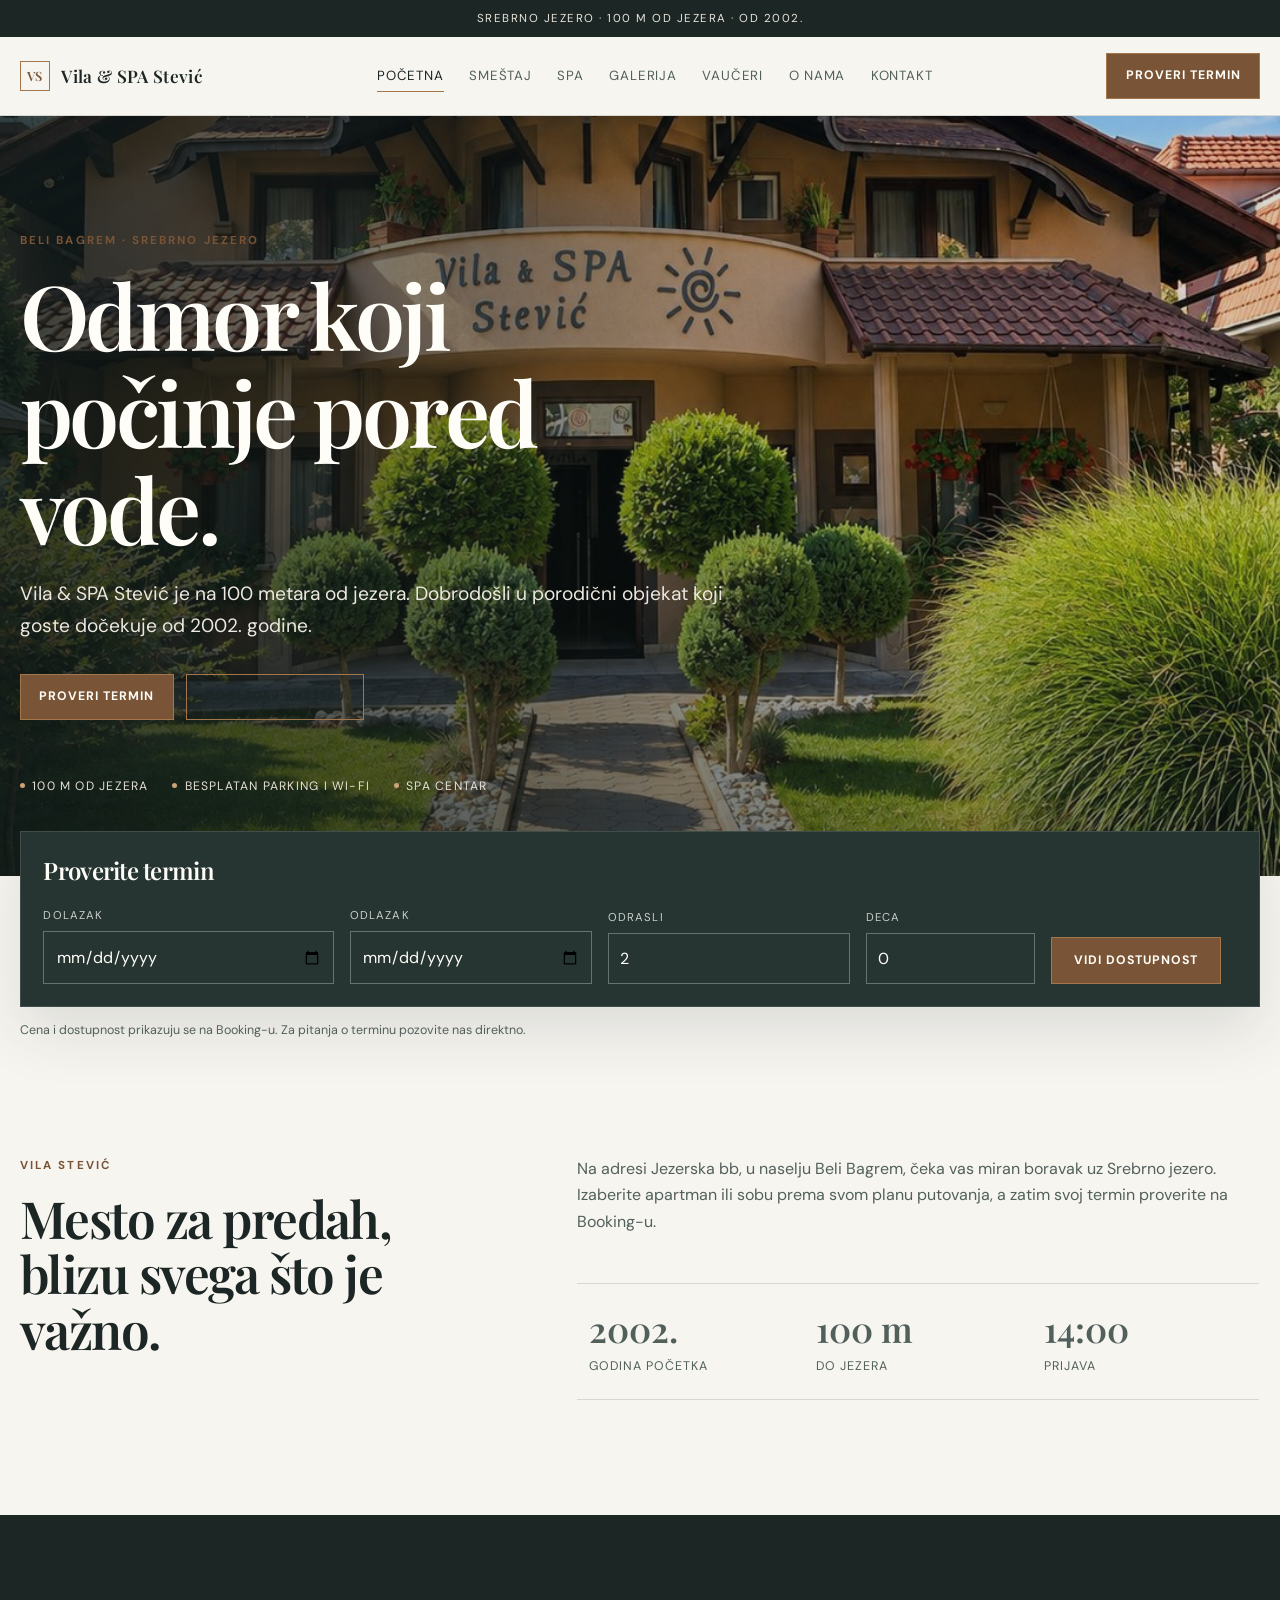
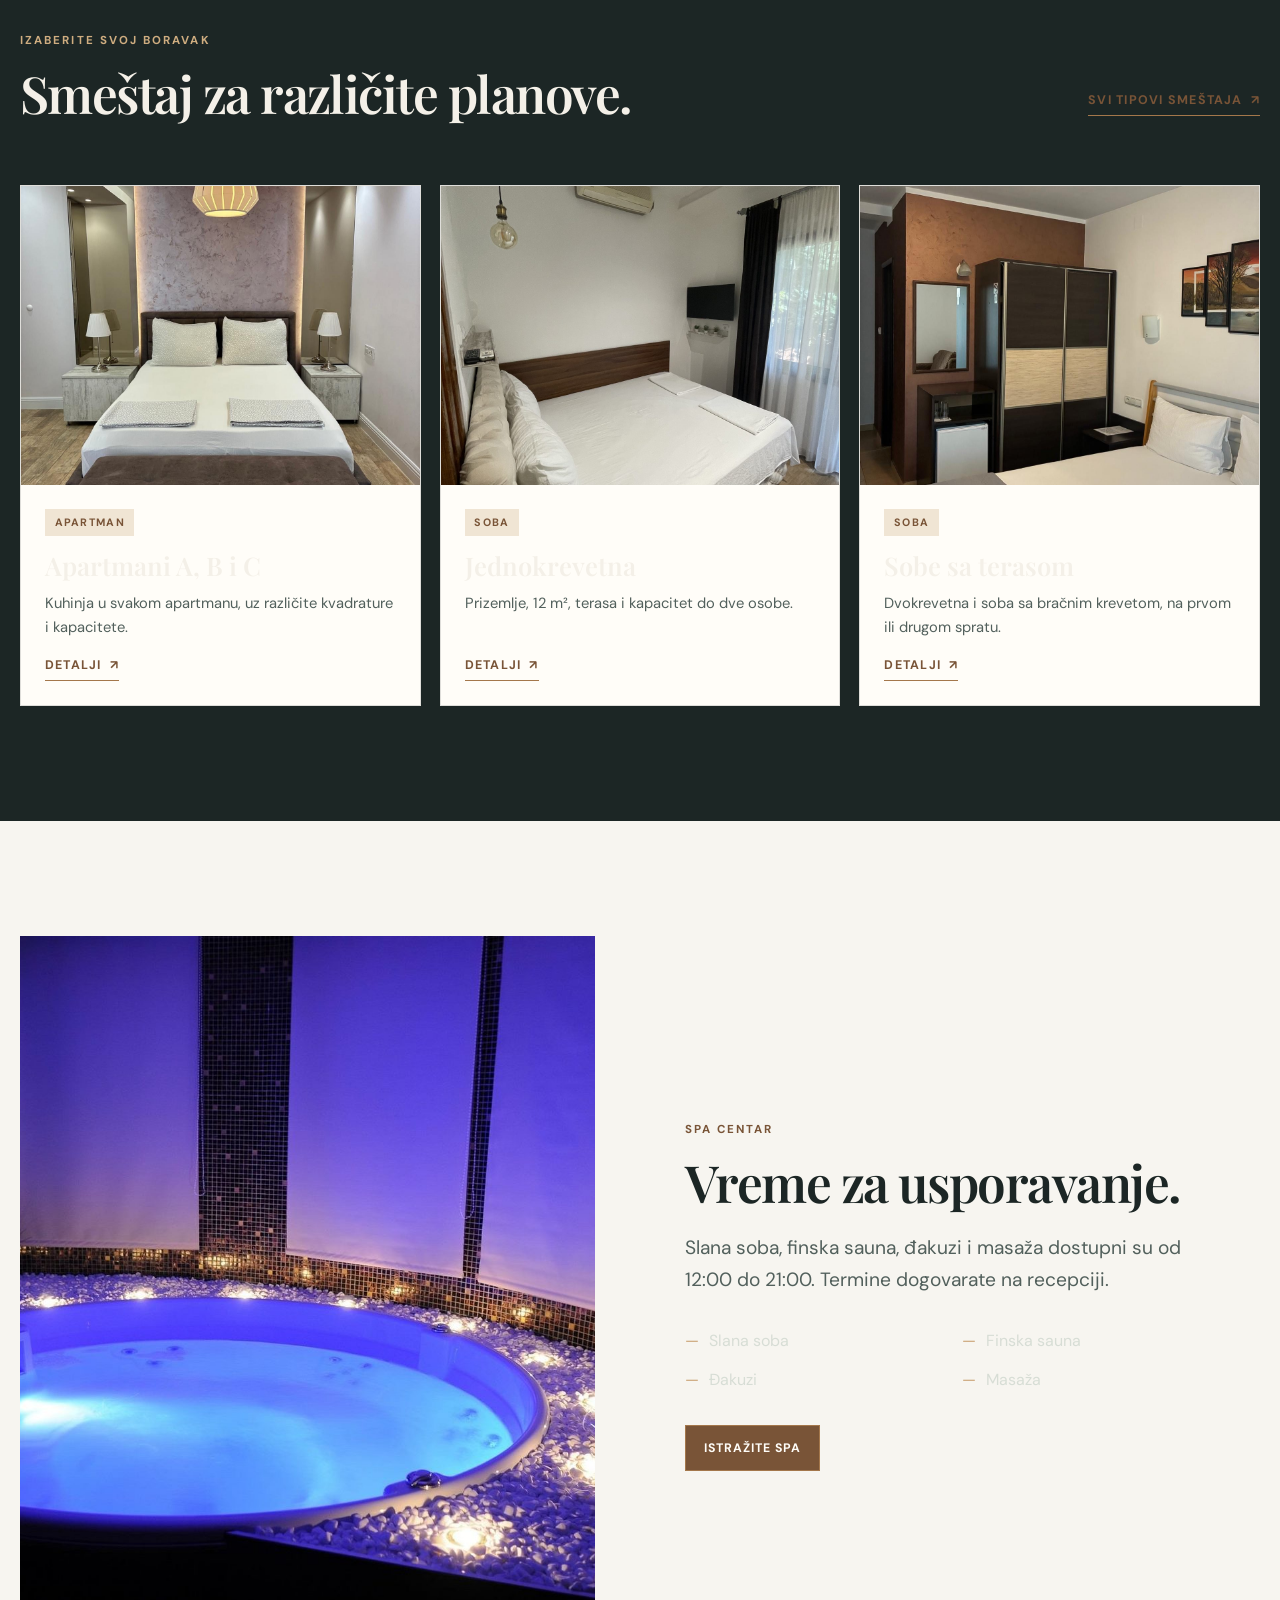
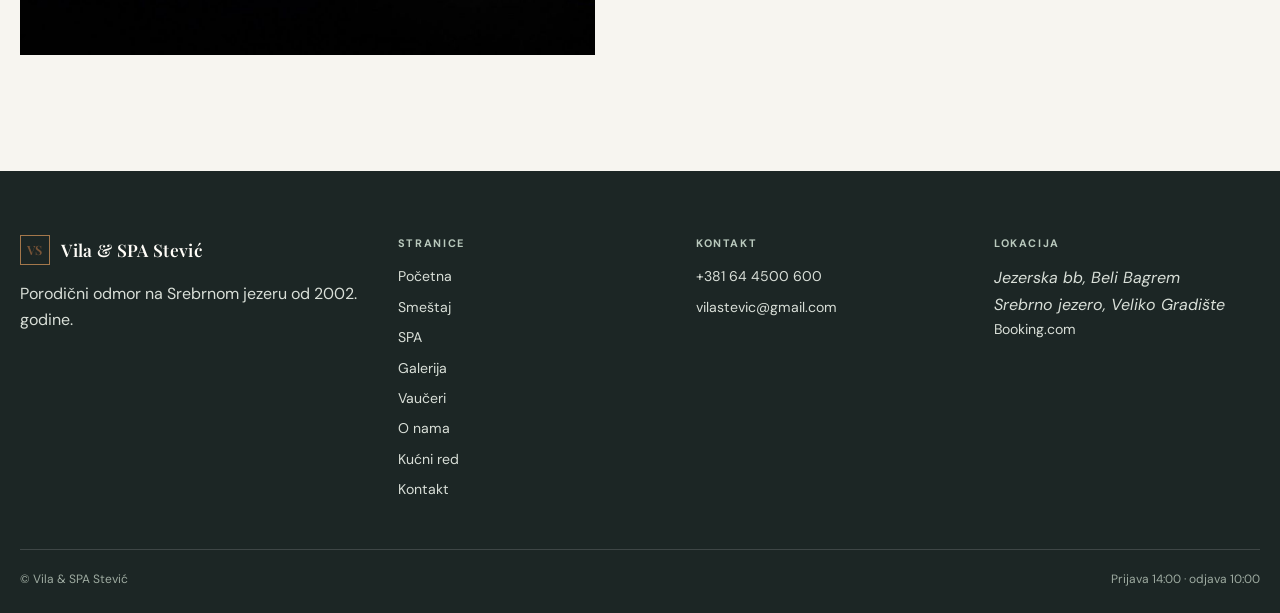
==== commit bf6796e5: "Redizajn Vila Stevic sajta Implementiraj premium hospitality prezentaciju sa responsive stranicama, " ====
--- a/index.html
+++ b/index.html
@@ -1,81 +1,29 @@
 <!doctype html>
 <html lang="sr">
   <head>
-    <!--
-  VILA & SPA STEVIĆ, Srebrno jezero. Statični sajt: 8 stranica, bez build koraka i bez biblioteka.
+    <meta charset="utf-8">
+    <meta name="viewport" content="width=device-width, initial-scale=1, viewport-fit=cover">
+    <title>Vila &amp; SPA Stević | Srebrno jezero</title>
+    <meta name="description" content="Vila &amp; SPA Stević u Belom Bagremu, na 100 metara od Srebrnog jezera. Smeštaj, SPA centar i direktan link za proveru dostupnosti.">
+    <meta name="theme-color" content="#1c2625">
+    <link rel="canonical" href="https://vilastevic.com/">
+    <meta property="og:type" content="website">
+    <meta property="og:locale" content="sr_RS">
+    <meta property="og:site_name" content="Vila &amp; SPA Stević">
+    <meta property="og:url" content="https://vilastevic.com/">
+    <meta property="og:title" content="Vila &amp; SPA Stević | Srebrno jezero">
+    <meta property="og:description" content="Vila &amp; SPA Stević u Belom Bagremu, na 100 metara od Srebrnog jezera. Smeštaj, SPA centar i direktan link za proveru dostupnosti.">
+    <meta property="og:image" content="https://vilastevic.com/slike/og-vila-stevic.jpg">
+    <meta property="og:image:alt" content="Vila &amp; SPA Stević na Srebrnom jezeru">
+    <meta name="twitter:card" content="summary_large_image">
+    <meta name="twitter:title" content="Vila &amp; SPA Stević | Srebrno jezero">
+    <meta name="twitter:description" content="Vila &amp; SPA Stević u Belom Bagremu, na 100 metara od Srebrnog jezera. Smeštaj, SPA centar i direktan link za proveru dostupnosti.">
+    <meta name="twitter:image" content="https://vilastevic.com/slike/og-vila-stevic.jpg">
+    <link rel="icon" type="image/png" sizes="32x32" href="favicon-32.png">
+    <link rel="apple-touch-icon" sizes="180x180" href="apple-touch-icon.png">
+    <link rel="manifest" href="site.webmanifest">
+    <link rel="stylesheet" href="css/stil.css">
 
-  FAJLOVI
-  index.html, smestaj.html, spa.html, galerija.html, vauceri.html, o-nama.html, kucni-red.html, kontakt.html
-  css/stil.css    stilovi (boje, razmaci i fontovi su u :root)
-  js/skripta.js   traka za termin, Booking deep link, prenos termina između stranica, forme, animacije, lightbox
-  slike/          fotografije vlasnika (07.09.2026), smanjene na 1600 px, bez EXIF podataka; dron snimci su sa starog sajta
-  Navigacija i podnožje su isti na svim stranicama; menjaju se u svakom fajlu.
-
-  OZNAKE NA STRANICAMA
-  žuto (.tbd)                 podatak koji vlasnik treba da potvrdi
-  isprekidani okvir           mesto za tekst ili fotografiju koje vlasnik popunjava (.mesto-za-tekst, figure.prazno)
-
-  SLIKE se menjaju na JEDNOM mestu: objekat SLIKE na vrhu js/skripta.js. Jedna slika = jedna vrednost.
-  FORME nemaju backend: mailto i WhatsApp sa popunjenom porukom. Endpoint ide u const FORM_ENDPOINT u js/skripta.js.
-  og:image mora biti puna adresa (https://domen/slike/vila-dan.jpg) kad sajt dobije domen.
--->
-    <meta charset="utf-8" />
-    <meta
-      name="viewport"
-      content="width=device-width, initial-scale=1, viewport-fit=cover"
-    />
-    <title>Vila &amp; SPA Stević | Srebrno jezero, 100 metara od jezera</title>
-    <meta
-      name="description"
-      content="Vila &amp; SPA Stević na Srebrnom jezeru: 3 apartmana i 14 soba sto metara od jezera, sa SPA centrom. Cena i slobodni dani su na Booking-u."
-    />
-    <meta name="theme-color" content="#ffffff" />
-    <meta property="og:type" content="website" />
-    <meta property="og:locale" content="sr_RS" />
-    <meta
-      property="og:title"
-      content="Vila &amp; SPA Stević | Srebrno jezero, 100 metara od jezera"
-    />
-    <meta
-      property="og:description"
-      content="Vila &amp; SPA Stević na Srebrnom jezeru: 3 apartmana i 14 soba sto metara od jezera, sa SPA centrom. Cena i slobodni dani su na Booking-u."
-    />
-    <meta
-      property="og:image"
-      content="https://vilastevic.com/slike/og-vila-stevic.jpg"
-    />
-    <meta property="og:image:width" content="1200" />
-    <meta property="og:image:height" content="630" />
-    <meta
-      property="og:image:alt"
-      content="Vila &amp; SPA Stević, ulaz i dvorište"
-    />
-    <link rel="canonical" href="https://vilastevic.com/" />
-    <link rel="icon" href="favicon.ico" sizes="any" />
-    <link rel="icon" type="image/png" sizes="32x32" href="favicon-32.png" />
-    <link rel="apple-touch-icon" sizes="180x180" href="apple-touch-icon.png" />
-    <link rel="manifest" href="site.webmanifest" />
-    <meta property="og:url" content="https://vilastevic.com/" />
-    <meta property="og:site_name" content="Vila &amp; SPA Stević" />
-    <meta name="twitter:card" content="summary_large_image" />
-    <meta
-      name="twitter:title"
-      content="Vila &amp; SPA Stević | Srebrno jezero, 100 metara od jezera"
-    />
-    <meta
-      name="twitter:description"
-      content="Vila &amp; SPA Stević na Srebrnom jezeru: 3 apartmana i 14 soba sto metara od jezera, sa SPA centrom. Cena i slobodni dani su na Booking-u."
-    />
-    <meta
-      name="twitter:image"
-      content="https://vilastevic.com/slike/og-vila-stevic.jpg"
-    />
-    <link rel="preconnect" href="https://fonts.googleapis.com" />
-    <link rel="preconnect" href="https://fonts.gstatic.com" crossorigin />
-    <link
-      rel="stylesheet"
-      href="https://fonts.googleapis.com/css2?family=Inter:wght@400;500;600;700&display=swap"
-    />
     <script type="application/ld+json">
       {
         "@context": "https://schema.org",
@@ -90,11 +38,6 @@
           "addressRegion": "Srebrno jezero",
           "addressCountry": "RS"
         },
-        "geo": {
-          "@type": "GeoCoordinates",
-          "latitude": 44.764638,
-          "longitude": 21.479723
-        },
         "telephone": "+381644500600",
         "email": "vilastevic@gmail.com",
         "checkinTime": "14:00",
@@ -102,1274 +45,90 @@
         "petsAllowed": false,
         "sameAs": ["https://www.booking.com/hotel/rs/vila-stevia.html"],
         "amenityFeature": [
-          {
-            "@type": "LocationFeatureSpecification",
-            "name": "Besplatan parking",
-            "value": true
-          },
-          {
-            "@type": "LocationFeatureSpecification",
-            "name": "Besplatan wi-fi",
-            "value": true
-          },
-          {
-            "@type": "LocationFeatureSpecification",
-            "name": "SPA centar",
-            "value": true
-          }
+          {"@type": "LocationFeatureSpecification", "name": "Besplatan parking", "value": true},
+          {"@type": "LocationFeatureSpecification", "name": "Besplatan wi-fi", "value": true}
         ]
       }
     </script>
-    <link rel="stylesheet" href="css/stil.css" />
   </head>
   <body>
-    <a class="preskoci" href="#glavno">Pređi na sadržaj</a>
+  <a class="skip-link" href="#main-content">Pređi na sadržaj</a>
+  <div class="topline">Srebrno jezero · 100 m od jezera · od 2002.</div>
+  <header class="site-header">
+    <div class="nav-shell">
+      <a class="brand" href="index.html"><span class="brand-mark" aria-hidden="true">VS</span>Vila &amp; SPA Stević</a>
+      <nav aria-label="Glavna navigacija">
+        <ul class="nav-links"><li><a href="index.html" aria-current="page">Početna</a></li><li><a href="smestaj.html">Smeštaj</a></li><li><a href="spa.html">SPA</a></li><li><a href="galerija.html">Galerija</a></li><li><a href="vauceri.html">Vaučeri</a></li><li><a href="o-nama.html">O nama</a></li><li><a href="kontakt.html">Kontakt</a></li></ul>
+      </nav>
+      <a class="nav-cta" href="#termin">Proveri termin</a>
+      <button class="menu-toggle" type="button" aria-expanded="false" aria-controls="mobile-menu" aria-label="Otvori meni"><span></span></button>
+    </div>
+  </header>
+  <nav class="mobile-menu" id="mobile-menu" aria-label="Mobilna navigacija">
+    <a href="index.html" aria-current="page">Početna</a><a href="smestaj.html">Smeštaj</a><a href="spa.html">SPA</a><a href="galerija.html">Galerija</a><a href="vauceri.html">Vaučeri</a><a href="o-nama.html">O nama</a><a href="kucni-red.html">Kućni red</a><a href="kontakt.html">Kontakt</a>
+    <a class="button" href="#termin">Proveri termin</a>
+  </nav>
+  <main id="main-content">
 
-    <header class="nav">
-      <div class="nav__unutra">
-        <a class="nav__ime" href="index.html">Vila &amp; SPA Stević</a>
-        <nav aria-label="Glavna navigacija">
-          <ul class="nav__linkovi">
-            <li><a href="smestaj.html">Smeštaj</a></li>
-            <li><a href="spa.html">SPA</a></li>
-            <li><a href="galerija.html">Galerija</a></li>
-            <li><a href="vauceri.html">Vaučeri</a></li>
-            <li><a href="o-nama.html">O nama</a></li>
-            <li><a href="kontakt.html">Kontakt</a></li>
-          </ul>
-        </nav>
-        <a
-          class="dugme dugme--primarno dugme--malo nav__cta"
-          href="#termin"
-          data-cta="nav-termin"
-          >Proveri termin</a
-        >
-        <button
-          class="nav__hamburger"
-          type="button"
-          aria-expanded="false"
-          aria-controls="meni"
-          aria-label="Otvori meni"
-        >
-          <span></span>
-        </button>
+    <section class="hero">
+      <div class="hero-media"><img src="slike/vila-dan.jpg" alt="Vila &amp; SPA Stević, ulaz i dvorište" width="1086" height="1125"></div>
+      <div class="hero-content">
+        <p class="eyebrow">Beli Bagrem · Srebrno jezero</p>
+        <h1>Odmor koji počinje pored vode.</h1>
+        <p class="lede">Vila &amp; SPA Stević je na 100 metara od jezera. Dobrodošli u porodični objekat koji goste dočekuje od 2002. godine.</p>
+        <div class="hero-actions"><a class="button" href="#termin">Proveri termin</a><a class="button button--light" href="smestaj.html">Pogledaj smeštaj</a></div>
+        <div class="hero-meta"><span>100 m od jezera</span><span>Besplatan parking i wi-fi</span><span>SPA centar</span></div>
       </div>
-    </header>
+    </section>
 
-    <div class="meni" id="meni">
-      <a href="index.html" aria-current="page">Početna</a
-      ><a href="smestaj.html">Smeštaj</a><a href="spa.html">SPA</a
-      ><a href="galerija.html">Galerija</a><a href="vauceri.html">Vaučeri</a
-      ><a href="o-nama.html">O nama</a><a href="kucni-red.html">Kućni red</a
-      ><a href="kontakt.html">Kontakt</a>
-      <a class="dugme dugme--primarno" href="#termin" data-cta="meni-termin"
-        >Proveri termin</a
-      >
-      <p class="meni__kontakt">
-        Jezerska bb, Beli Bagrem, Srebrno jezero<br /><a
-          href="tel:+381644500600"
-          >064/4500-600</a
-        >
-        · <a href="mailto:vilastevic@gmail.com">vilastevic@gmail.com</a>
-      </p>
-    </div>
-
-    <div class="mini" id="mini">
-      <span class="mini__tekst">Termin nije izabran</span>
-      <span class="mini__desno">
-        <a class="link link--malo" href="#termin" data-cta="mini-izmeni"
-          >Izmeni</a
-        >
-        <a
-          class="dugme dugme--primarno dugme--malo js-booking"
-          href="https://www.booking.com/hotel/rs/vila-stevia.html"
-          target="_blank"
-          rel="noopener"
-          data-cta="mini-booking"
-          >Booking</a
-        >
-      </span>
-    </div>
-
-    <main id="glavno">
-      <section class="hero" id="vrh">
-        <div class="hero__mediji">
-          <img
-            class="hero__slika hero__slika--mala"
-            data-slika-mala="vilaDanMala"
-            alt=""
-            width="320"
-            height="331"
-            src="slike/vila-dan-mala.jpg"
-          />
-          <img
-            class="hero__slika hero__slika--puna"
-            data-slika="vilaDan"
-            alt="Vila &amp; SPA Stević: ulaz, dvorište i natpis na fasadi"
-            fetchpriority="high"
-            width="1086"
-            height="1125"
-            src="slike/vila-dan.jpg"
-          />
-          <div class="hero__veo"></div>
-        </div>
-        <div class="hero__sadrzaj" data-stagger>
-          <h1 class="hero__naslov anim">
-            <span>Vila &amp; SPA Stević</span><span>Srebrno jezero</span>
-          </h1>
-          <p class="hero__podnaslov anim">
-            Sto metara od jezera, u Belom Bagremu kod Velikog Gradišta.
-          </p>
-          <div class="hero__dugmad anim">
-            <a
-              class="dugme dugme--primarno"
-              href="#termin"
-              data-cta="hero-termin"
-              >Proveri termin i cenu</a
-            >
-            <a
-              class="dugme dugme--belo"
-              href="tel:+381644500600"
-              data-cta="hero-poziv"
-              >Pozovi 064 4500 600</a
-            >
-          </div>
-        </div>
-        <a class="hero__cue" href="#termin" aria-label="Pređi na izbor termina"
-          ><svg
-            viewBox="0 0 24 24"
-            fill="none"
-            stroke="currentColor"
-            stroke-width="1.8"
-            stroke-linecap="round"
-            stroke-linejoin="round"
-            aria-hidden="true"
-          >
-            <path d="m6 9 6 6 6-6" /></svg
-        ></a>
-      </section>
-
-      <section class="traka" id="termin" aria-label="Termin i broj gostiju">
-        <div class="traka__unutra">
-          <form class="traka__forma" id="forma-termin" novalidate>
-            <div class="polje">
-              <label for="dolazak">Dolazak</label
-              ><input
-                id="dolazak"
-                name="dolazak"
-                type="date"
-                autocomplete="off"
-              />
-            </div>
-            <div class="polje">
-              <label for="odlazak">Odlazak</label
-              ><input
-                id="odlazak"
-                name="odlazak"
-                type="date"
-                autocomplete="off"
-              />
-            </div>
-            <div class="polje">
-              <label for="odrasli">Odrasli</label
-              ><input
-                id="odrasli"
-                name="odrasli"
-                type="number"
-                inputmode="numeric"
-                min="1"
-                max="30"
-                value="2"
-              />
-            </div>
-            <div class="polje">
-              <label for="deca">Deca</label
-              ><input
-                id="deca"
-                name="deca"
-                type="number"
-                inputmode="numeric"
-                min="0"
-                max="10"
-                value="0"
-              />
-            </div>
-            <div
-              class="traka__godine"
-              id="godine-dece"
-              role="group"
-              aria-labelledby="godine-naslov"
-            >
-              <span class="traka__godine-naslov" id="godine-naslov"
-                >Godine dece:</span
-              >
-            </div>
-            <button
-              class="traka__posalji"
-              type="submit"
-              tabindex="-1"
-              aria-hidden="true"
-            >
-              Vidi cenu
-            </button>
-            <div class="polje polje--dugme">
-              <a
-                class="dugme dugme--primarno dugme--puno js-booking"
-                href="https://www.booking.com/hotel/rs/vila-stevia.html"
-                target="_blank"
-                rel="noopener"
-                data-cta="traka-booking"
-                >Vidi cenu na Booking-u</a
-              >
-            </div>
-          </form>
-        </div>
-      </section>
-
-      <section class="sekcija sekcija--kratka" aria-label="Ukratko">
-        <div class="kontejner">
-          <p class="napomena-booking anim">
-            Cena i dostupnost se prikazuju na Booking-u. Za termin koji ne
-            vidite tamo, pozovite nas.
-            <a
-              class="link link--malo"
-              href="tel:+381644500600"
-              data-cta="napomena-poziv"
-              >Pozovite direktno</a
-            >
-          </p>
-          <ul class="brojke" data-stagger>
-            <li class="brojka anim">
-              <span class="brojka__vrednost">2002.</span>
-              <p class="brojka__opis">Godina osnivanja</p>
-            </li>
-            <li class="brojka anim">
-              <span class="brojka__vrednost">100 m</span>
-              <p class="brojka__opis">Od jezera</p>
-            </li>
-            <li class="brojka anim">
-              <span class="brojka__vrednost">14 + 3</span>
-              <p class="brojka__opis">Soba i apartmana</p>
-            </li>
-            <li class="brojka anim">
-              <span class="brojka__vrednost">1</span>
-              <p class="brojka__opis">Jedini SPA na jezeru</p>
-            </li>
-          </ul>
-        </div>
-      </section>
-
-      <section class="sekcija sekcija--siva" id="smestaj">
-        <div class="kontejner kontejner--sirok">
-          <div class="sekcija__uvod" data-stagger>
-            <h2 class="naslov anim">3 apartmana. 14 soba.</h2>
-            <p class="podnaslov anim">
-              Prijava od 14.00h, odjava do 10.00h. Parking i wi-fi su besplatni.
-            </p>
-          </div>
-          <div class="kartice" data-stagger>
-            <div class="anim">
-              <article class="kartica">
-                <div class="kartica__slika">
-                  <img
-                    data-slika="apartmanA1"
-                    alt="Apartman A, spavaća soba sa francuskim ležajem"
-                    loading="lazy"
-                    decoding="async"
-                    width="1200"
-                    height="1600"
-                    src="slike/apartman-a-1.jpg"
-                  />
-                </div>
-                <div class="kartica__telo">
-                  <h3 class="kartica__naslov">Apartman A</h3>
-                  <p class="kartica__meta">35 m² · prvi sprat</p>
-                  <ul class="kartica__stavke">
-                    <li>Spavaća soba i trpezarija</li>
-                    <li>Kompletno opremljena kuhinja</li>
-                    <li>Do 2 odrasle osobe i 2 dece</li>
-                  </ul>
-                  <p class="kartica__tekst">Izbor za porodice sa decom.</p>
-
-                  <div class="kartica__akcije">
-                    <a
-                      class="dugme dugme--primarno js-booking"
-                      href="https://www.booking.com/hotel/rs/vila-stevia.html"
-                      target="_blank"
-                      rel="noopener"
-                      data-cta="kartica-apartman-a"
-                      >Rezerviši</a
-                    >
-                    <a
-                      class="link js-wa"
-                      href="https://wa.me/381644500600"
-                      target="_blank"
-                      rel="noopener"
-                      data-jedinica="Apartman A (35 m²)"
-                      data-cta="kartica-apartman-a-whatsapp"
-                      >Pitaj na WhatsApp</a
-                    >
-                  </div>
-                </div>
-              </article>
-            </div>
-            <div class="anim">
-              <article class="kartica">
-                <div class="kartica__slika">
-                  <img
-                    data-slika="apartmanB1"
-                    alt="Apartman B, soba sa francuskim ležajem"
-                    loading="lazy"
-                    decoding="async"
-                    width="1200"
-                    height="1600"
-                    src="slike/apartman-b-1.jpg"
-                  />
-                </div>
-                <div class="kartica__telo">
-                  <h3 class="kartica__naslov">Apartman B</h3>
-                  <p class="kartica__meta">30 m² · prvi sprat</p>
-                  <ul class="kartica__stavke">
-                    <li>Soba i trpezarija</li>
-                    <li>Kompletno opremljena kuhinja</li>
-                    <li>Do 2 odrasle osobe i 2 dece</li>
-                  </ul>
-                  <p class="kartica__tekst">Izbor za porodice sa decom.</p>
-
-                  <div class="kartica__akcije">
-                    <a
-                      class="dugme dugme--primarno js-booking"
-                      href="https://www.booking.com/hotel/rs/vila-stevia.html"
-                      target="_blank"
-                      rel="noopener"
-                      data-cta="kartica-apartman-b"
-                      >Rezerviši</a
-                    >
-                    <a
-                      class="link js-wa"
-                      href="https://wa.me/381644500600"
-                      target="_blank"
-                      rel="noopener"
-                      data-jedinica="Apartman B (30 m²)"
-                      data-cta="kartica-apartman-b-whatsapp"
-                      >Pitaj na WhatsApp</a
-                    >
-                  </div>
-                </div>
-              </article>
-            </div>
-            <div class="anim">
-              <article class="kartica">
-                <div class="kartica__slika">
-                  <img
-                    data-slika="apartmanC1"
-                    alt="Apartman C, soba sa bračnim krevetom"
-                    loading="lazy"
-                    decoding="async"
-                    width="1200"
-                    height="1600"
-                    src="slike/apartman-c-1.jpg"
-                  />
-                </div>
-                <div class="kartica__telo">
-                  <h3 class="kartica__naslov">Apartman C</h3>
-                  <p class="kartica__meta">25 m² · prizemlje</p>
-                  <ul class="kartica__stavke">
-                    <li>Soba sa bračnim krevetom</li>
-                    <li>Trpezarija sa kuhinjom</li>
-                    <li>Do 2 odrasle osobe</li>
-                  </ul>
-                  <p class="kartica__tekst">Za dvoje, sa svojom kuhinjom.</p>
-
-                  <div class="kartica__akcije">
-                    <a
-                      class="dugme dugme--primarno js-booking"
-                      href="https://www.booking.com/hotel/rs/vila-stevia.html"
-                      target="_blank"
-                      rel="noopener"
-                      data-cta="kartica-apartman-c"
-                      >Rezerviši</a
-                    >
-                    <a
-                      class="link js-wa"
-                      href="https://wa.me/381644500600"
-                      target="_blank"
-                      rel="noopener"
-                      data-jedinica="Apartman C (25 m²)"
-                      data-cta="kartica-apartman-c-whatsapp"
-                      >Pitaj na WhatsApp</a
-                    >
-                  </div>
-                </div>
-              </article>
-            </div>
-            <div class="anim">
-              <article class="kartica kartica--sobe">
-                <div class="kartica__slika">
-                  <img
-                    data-slika="bracni3"
-                    alt="Soba sa bračnim krevetom, krevet uz prozor"
-                    loading="lazy"
-                    decoding="async"
-                    width="1200"
-                    height="1600"
-                    src="slike/soba-bracni-3.jpg"
-                  />
-                </div>
-                <div class="kartica__telo">
-                  <h3 class="kartica__naslov">Sobe</h3>
-                  <p class="kartica__meta">12 do 20 m² · sa terasom</p>
-                  <ul class="kartica__stavke">
-                    <li>Jednokrevetne, dvokrevetne i sa bračnim krevetom</li>
-                    <li>Kupatilo, TV, mini bar, klima, wi-fi</li>
-                    <li>Do 2 osobe po sobi</li>
-                  </ul>
-                  <p class="kartica__tekst">
-                    Vi birate termin. Raspored soba dogovaramo po dolasku.
-                  </p>
-                  <p class="kartica__napomena" role="status">
-                    Za goste sa decom preporučujemo apartmane A i B.
-                  </p>
-                  <div class="kartica__akcije">
-                    <a
-                      class="dugme dugme--primarno js-booking"
-                      href="https://www.booking.com/hotel/rs/vila-stevia.html"
-                      target="_blank"
-                      rel="noopener"
-                      data-cta="kartica-sobe"
-                      >Rezerviši</a
-                    >
-                    <a
-                      class="link js-wa"
-                      href="https://wa.me/381644500600"
-                      target="_blank"
-                      rel="noopener"
-                      data-jedinica="soba"
-                      data-cta="kartica-sobe-whatsapp"
-                      >Pitaj na WhatsApp</a
-                    >
-                  </div>
-                </div>
-              </article>
-            </div>
-          </div>
-          <p class="smestaj__napomena anim">
-            Porodice sa decom idu u apartmane A i B. Sobe se raspoređuju po
-            dolasku.
-            <a class="link" href="smestaj.html" data-cta="pocetna-smestaj"
-              >Sve o smeštaju</a
-            >
-          </p>
-        </div>
-      </section>
-
-      <section class="sekcija" id="fotografije">
-        <div class="kontejner kontejner--sirok">
-          <div class="sekcija__uvod" data-stagger>
-            <h2 class="naslov anim">Pogledajte izbliza.</h2>
-            <p class="podnaslov anim">Objekat, apartmani, sobe i SPA.</p>
-          </div>
-          <div class="galerija" id="galerija" data-stagger>
-            <figure class="anim" data-svetlo="pocetna">
-              <img
-                data-slika="vilaNoc"
-                alt="Vila &amp; SPA Stević uveče, osvetljen ulaz i dvorište"
-                loading="lazy"
-                decoding="async"
-                width="1086"
-                height="1243"
-                src="slike/vila-noc.jpg"
-              />
-            </figure>
-            <figure class="anim" data-svetlo="pocetna">
-              <img
-                data-slika="spa4"
-                alt="SPA centar, đakuzi sa plavim osvetljenjem"
-                loading="lazy"
-                decoding="async"
-                width="1600"
-                height="1200"
-                src="slike/spa-4.jpg"
-              />
-            </figure>
-            <figure class="anim" data-svetlo="pocetna">
-              <img
-                data-slika="apartmanA1"
-                alt="Apartman A, spavaća soba sa francuskim ležajem"
-                loading="lazy"
-                decoding="async"
-                width="1200"
-                height="1600"
-                src="slike/apartman-a-1.jpg"
-              />
-            </figure>
-            <figure class="anim" data-svetlo="pocetna">
-              <img
-                data-slika="bracni3"
-                alt="Soba sa bračnim krevetom, krevet uz prozor"
-                loading="lazy"
-                decoding="async"
-                width="1200"
-                height="1600"
-                src="slike/soba-bracni-3.jpg"
-              />
-            </figure>
-            <figure class="anim" data-svetlo="pocetna">
-              <img
-                data-slika="spa9"
-                alt="SPA centar, finska sauna"
-                loading="lazy"
-                decoding="async"
-                width="1600"
-                height="1062"
-                src="slike/spa-9.jpg"
-              />
-            </figure>
-            <figure class="anim" data-svetlo="pocetna">
-              <img
-                data-slika="apartmanC3"
-                alt="Apartman C, kuhinja"
-                loading="lazy"
-                decoding="async"
-                width="1200"
-                height="1600"
-                src="slike/apartman-c-3.jpg"
-              />
-            </figure>
-            <figure class="anim" data-svetlo="pocetna">
-              <img
-                data-slika="spa7"
-                alt="SPA centar, slana soba"
-                loading="lazy"
-                decoding="async"
-                width="1280"
-                height="960"
-                src="slike/spa-7.jpg"
-              />
-            </figure>
-            <figure class="anim" data-svetlo="pocetna">
-              <img
-                data-slika="dronDalje"
-                alt="Vila &amp; SPA Stević iz vazduha, krov i dvorište"
-                loading="lazy"
-                decoding="async"
-                width="1600"
-                height="900"
-                src="slike/dron-dalje.jpg"
-              />
-            </figure>
-          </div>
-          <div class="galerija__jos">
-            <a class="link" href="galerija.html" data-cta="pocetna-galerija"
-              >Sve fotografije</a
-            >
-          </div>
-        </div>
-      </section>
-
-      <section class="sekcija sekcija--tamna spa" id="spa">
-        <div class="kontejner">
-          <div class="sekcija__uvod" data-stagger>
-            <h2 class="naslov anim">Jedini SPA na jezeru.</h2>
-            <p class="podnaslov anim">
-              Slana soba, finska sauna, đakuzi i masaža. Radno vreme 12 do 21h,
-              termini se zakazuju na recepciji.
-            </p>
-          </div>
-        </div>
-        <div class="spa__pin">
-          <div class="spa__slika-omot">
-            <figure class="spa__slika">
-              <img
-                class="aktivna"
-                data-slika="spa7"
-                alt="SPA centar, slana soba"
-                loading="lazy"
-                decoding="async"
-                width="1280"
-                height="960"
-                src="slike/spa-7.jpg"
-              />
-              <img
-                data-slika="spa9"
-                alt="SPA centar, finska sauna"
-                loading="lazy"
-                decoding="async"
-                width="1600"
-                height="1062"
-                src="slike/spa-9.jpg"
-              />
-              <img
-                data-slika="spa4"
-                alt="SPA centar, đakuzi sa plavim osvetljenjem"
-                loading="lazy"
-                decoding="async"
-                width="1600"
-                height="1200"
-                src="slike/spa-4.jpg"
-              />
-            </figure>
-          </div>
-          <div class="spa__blokovi">
-            <article class="spa__blok aktivan">
-              <figure>
-                <img
-                  data-slika="spa7"
-                  alt="SPA centar, slana soba"
-                  loading="lazy"
-                  decoding="async"
-                  width="1280"
-                  height="960"
-                  src="slike/spa-7.jpg"
-                />
-              </figure>
-              <h3>Slana soba</h3>
-              <p>Tiho, toplo i sporo. Sedite, dišete i ne radite ništa.</p>
-            </article>
-            <article class="spa__blok">
-              <figure>
-                <img
-                  data-slika="spa9"
-                  alt="SPA centar, finska sauna"
-                  loading="lazy"
-                  decoding="async"
-                  width="1600"
-                  height="1062"
-                  src="slike/spa-9.jpg"
-                />
-              </figure>
-              <h3>Finska sauna</h3>
-              <p>
-                Toplota koja zagreva do kosti. Posle nje prija vazduh sa jezera.
-              </p>
-            </article>
-            <article class="spa__blok">
-              <figure>
-                <img
-                  data-slika="spa4"
-                  alt="SPA centar, đakuzi sa plavim osvetljenjem"
-                  loading="lazy"
-                  decoding="async"
-                  width="1600"
-                  height="1200"
-                  src="slike/spa-4.jpg"
-                />
-              </figure>
-              <h3>Đakuzi i masaža</h3>
-              <p>Topla voda opušta ramena. Masaža za kraj dana.</p>
-            </article>
-          </div>
-        </div>
-        <div class="spa__napomena anim">
-          <p>Termine dogovarate na recepciji kada se prijavite.</p>
-          <a class="link" href="spa.html" data-cta="pocetna-spa"
-            >Više o SPA centru</a
-          >
-        </div>
-      </section>
-
-      <section class="sekcija" id="o-nama">
-        <div class="kontejner kontejner--sirok">
-          <div class="onama__mreza">
-            <div class="onama__slika anim">
-              <img
-                data-slika="vilaNoc"
-                alt="Vila &amp; SPA Stević uveče, osvetljen ulaz i dvorište"
-                loading="lazy"
-                decoding="async"
-                width="1086"
-                height="1243"
-                src="slike/vila-noc.jpg"
-              />
-            </div>
-            <div class="onama__tekst" data-stagger>
-              <h2 class="naslov naslov--kolona anim">
-                Jedna porodica. Hiljade uspomena.
-              </h2>
-              <div class="proza anim" style="margin-top: 24px">
-                <p class="uvodni">
-                  Više od dve decenije poverenja. Gost po gost, osmeh po osmeh,
-                  višnja po višnja.
-                </p>
-                <p>
-                  Godinama gradimo svoju priču na jednostavnim vrednostima:
-                  ljubaznosti, poverenju, poštovanju i iskrenom odnosu prema
-                  svakom gostu.
-                </p>
-              </div>
-              <a class="link anim" href="o-nama.html" data-cta="pocetna-o-nama"
-                >Pročitajte našu priču</a
-              >
-            </div>
-          </div>
-        </div>
-      </section>
-
-      <section class="sekcija sekcija--siva" id="lokacija">
-        <div class="kontejner kontejner--sirok">
-          <div class="lokacija__mreza">
-            <div data-stagger>
-              <h2 class="naslov naslov--kolona anim">100 metara od jezera.</h2>
-              <p class="podnaslov anim">
-                Vila je u naselju Beli Bagrem, na Srebrnom jezeru kod Velikog
-                Gradišta.
-              </p>
-              <dl class="lokacija__podaci anim">
-                <dt>Adresa</dt>
-                <dd>Jezerska bb, Beli Bagrem, Srebrno jezero</dd>
-                <dt>Iz Beograda</dt>
-                <dd>
-                  <span class="tbd" data-podatak="putBeograd">1h 30m</span>
-                </dd>
-                <dt>Iz Požarevca</dt>
-                <dd>
-                  <span class="tbd" data-podatak="putPozarevac">35m</span>
-                </dd>
-              </dl>
-            </div>
-            <div class="mapa anim">
-              <img
-                data-slika="dronBlizu"
-                alt="Vila &amp; SPA Stević iz vazduha, ulaz i dvorište"
-                loading="lazy"
-                decoding="async"
-                width="2560"
-                height="1440"
-                src="slike/dron-blizu.jpg"
-              />
-              <div class="mapa__veo"></div>
-              <div class="mapa__sadrzaj">
-                <p class="mapa__adresa">
-                  <svg
-                    class="mapa__pin"
-                    viewBox="0 0 24 24"
-                    fill="none"
-                    stroke="currentColor"
-                    stroke-width="1.8"
-                    stroke-linecap="round"
-                    stroke-linejoin="round"
-                    aria-hidden="true"
-                  >
-                    <path
-                      d="M12 21s-7-6.2-7-11a7 7 0 0 1 14 0c0 4.8-7 11-7 11z"
-                    />
-                    <circle cx="12" cy="10" r="2.5" /></svg
-                  ><strong>Jezerska bb, Beli Bagrem</strong>Srebrno jezero,
-                  Veliko Gradište
-                </p>
-                <a
-                  class="dugme dugme--belo"
-                  href="google.com/maps/place/ViLa+%26+SPA+STEVIĆ/@44.764936,21.4796581,800m/data=!3m2!1e3!4b1!4m9!3m8!1s0x47505589f6d74907:0x3c22963df602519a!5m2!4m1!1i2!8m2!3d44.7649322!4d21.482233!16s%2Fg%2F119wqx9x7?entry=ttu&g_ep=EgoyMDI2MDkwNi4wIKXMDSoASAFQAw%3D%3D"
-                  rel="noopener"
-                  data-cta="lokacija-mape"
-                  >Otvori u mapama</a
-                >
-              </div>
-            </div>
-          </div>
-        </div>
-      </section>
-
-      <section class="sekcija" id="vauceri">
-        <div class="kontejner kontejner--sirok">
-          <div class="vauceri__mreza">
-            <div class="vaucer-slika anim">
-              <img
-                data-slika="vaucer"
-                alt="Poklon vaučer Vila &amp; SPA Stević"
-                loading="lazy"
-                decoding="async"
-                width="1536"
-                height="1024"
-                src="slike/vaucer.jpg"
-              />
-            </div>
-            <div data-stagger>
-              <h2 class="naslov naslov--kolona anim">
-                Poklon vaučer. Bez roka.
-              </h2>
-              <p class="podnaslov anim">
-                Poklonite boravak u vili. Vaučer važi bez roka trajanja. Sadržaj
-                i uplatu dogovarate direktno sa vilom.
-              </p>
-              <div
-                class="zaglavlje__dugmad anim"
-                style="justify-content: flex-start"
-              >
-                <a
-                  class="dugme dugme--primarno"
-                  href="vauceri.html#forma"
-                  data-cta="pocetna-vaucer-upit"
-                  >Pošalji upit za vaučer</a
-                >
-                <a class="link" href="vauceri.html" data-cta="pocetna-vaucer"
-                  >Kako vaučer radi</a
-                >
-              </div>
-            </div>
-          </div>
-        </div>
-      </section>
-
-      <section class="sekcija sekcija--tamna" id="kontakt">
-        <div class="kontejner kontejner--sirok">
-          <div class="kontakt__mreza">
-            <div data-stagger>
-              <h2 class="naslov naslov--kolona anim">
-                Jedan broj. Tri načina.
-              </h2>
-              <p class="podnaslov anim">
-                064/4500-600 radi za poziv, WhatsApp i Viber.
-              </p>
-              <div class="kontakt__kanali" data-stagger>
-                <a
-                  class="kanal anim"
-                  href="tel:+381644500600"
-                  data-cta="kontakt-poziv"
-                >
-                  <span class="kanal__ikona"
-                    ><svg
-                      viewBox="0 0 24 24"
-                      fill="none"
-                      stroke="currentColor"
-                      stroke-width="1.8"
-                      stroke-linecap="round"
-                      stroke-linejoin="round"
-                      aria-hidden="true"
-                    >
-                      <path
-                        d="M5 4h4l2 5-2.5 1.5a11 11 0 0 0 5 5L15 13l5 2v4a2 2 0 0 1-2 2A16 16 0 0 1 3 6a2 2 0 0 1 2-2"
-                      /></svg
-                  ></span>
-                  <span class="kanal__tekst"
-                    ><strong>Pozovi</strong><span>064/4500-600</span></span
-                  >
-                </a>
-                <a
-                  class="kanal anim js-wa"
-                  href="https://wa.me/381644500600"
-                  target="_blank"
-                  rel="noopener"
-                  data-cta="kontakt-whatsapp"
-                  ><span class="kanal__ikona"
-                    ><svg
-                      viewBox="0 0 24 24"
-                      fill="none"
-                      stroke="currentColor"
-                      stroke-width="1.8"
-                      stroke-linecap="round"
-                      stroke-linejoin="round"
-                      aria-hidden="true"
-                    >
-                      <path
-                        d="M21 12a8 8 0 0 1-11.6 7.1L4 20l1-5A8 8 0 1 1 21 12z"
-                      /></svg></span
-                  ><span class="kanal__tekst"
-                    ><strong>WhatsApp</strong
-                    ><span>Poruka na 064/4500-600</span></span
-                  ></a
-                >
-                <a
-                  class="kanal anim"
-                  href="viber://chat?number=%2B381644500600"
-                  data-cta="kontakt-viber"
-                >
-                  <span class="kanal__ikona"
-                    ><svg
-                      viewBox="0 0 24 24"
-                      fill="none"
-                      stroke="currentColor"
-                      stroke-width="1.8"
-                      stroke-linecap="round"
-                      stroke-linejoin="round"
-                      aria-hidden="true"
-                    >
-                      <path
-                        d="M21 12a8 8 0 0 1-11.6 7.1L4 20l1-5A8 8 0 1 1 21 12z"
-                      />
-                      <path d="M8.5 12h.01M12 12h.01M15.5 12h.01" /></svg
-                  ></span>
-                  <span class="kanal__tekst"
-                    ><strong>Viber</strong><span>+381 64 4500 600</span></span
-                  >
-                </a>
-              </div>
-              <p class="kontakt__mejl anim">
-                Ili mejlom:
-                <a
-                  class="link"
-                  href="mailto:vilastevic@gmail.com"
-                  data-cta="kontakt-mejl"
-                  >vilastevic@gmail.com</a
-                >
-              </p>
-            </div>
-            <div class="forma-kartica anim">
-              <h3 class="forma-kartica__naslov">Pošaljite upit</h3>
-              <form class="forma js-forma" data-vrsta="kontakt" novalidate>
-                <div class="polje">
-                  <label for="k-ime">Ime i prezime</label
-                  ><input
-                    id="k-ime"
-                    name="ime"
-                    type="text"
-                    required
-                    autocomplete="name"
-                  />
-                </div>
-                <div class="polje">
-                  <label for="k-telefon">Telefon</label
-                  ><input
-                    id="k-telefon"
-                    name="telefon"
-                    type="tel"
-                    autocomplete="tel"
-                  />
-                </div>
-                <div class="polje polje--puno">
-                  <label for="k-mejl">Mejl</label
-                  ><input
-                    id="k-mejl"
-                    name="mejl"
-                    type="email"
-                    autocomplete="email"
-                  />
-                </div>
-                <div class="polje">
-                  <label for="k-dolazak">Dolazak (opciono)</label
-                  ><input id="k-dolazak" name="dolazak" type="date" />
-                </div>
-                <div class="polje">
-                  <label for="k-odlazak">Odlazak (opciono)</label
-                  ><input id="k-odlazak" name="odlazak" type="date" />
-                </div>
-                <div class="polje polje--puno">
-                  <label for="k-poruka">Poruka</label
-                  ><textarea
-                    id="k-poruka"
-                    name="poruka"
-                    rows="4"
-                    required
-                  ></textarea>
-                </div>
-                <div class="polje polje--puno pcelinjak" aria-hidden="true">
-                  <label for="k-website">Ne popunjavajte ovo polje</label
-                  ><input
-                    id="k-website"
-                    name="website"
-                    type="text"
-                    tabindex="-1"
-                    autocomplete="off"
-                  />
-                </div>
-                <div class="forma__dugmad">
-                  <button
-                    class="dugme dugme--primarno"
-                    type="submit"
-                    data-kanal="mejl"
-                    data-cta="kontakt-forma-mejl"
-                  >
-                    Pošalji upit
-                  </button>
-                  <button
-                    class="dugme dugme--sekundarno"
-                    type="submit"
-                    data-kanal="wa"
-                    data-cta="kontakt-forma-whatsapp"
-                  >
-                    Ili preko WhatsApp-a
-                  </button>
-                </div>
-                <p class="forma__napomena">
-                  Upit stiže vlasniku na mejl. Odgovor dobijate na telefon ili
-                  mejl koji ste ostavili, obično isti dan. Ako vam se žuri,
-                  pozovite 064/4500-600.
-                </p>
-                <p class="forma__status" role="status" aria-live="polite"></p>
-              </form>
-            </div>
-          </div>
-        </div>
-      </section>
-
-      <section class="sekcija" id="pitanja">
-        <div class="kontejner">
-          <div class="sekcija__uvod" data-stagger>
-            <h2 class="naslov anim">Česta pitanja.</h2>
-          </div>
-          <div class="faq" data-stagger>
-            <details class="anim">
-              <summary>Kada je prijava, a kada odjava?</summary>
-              <p class="faq__odgovor">
-                Prijava je od 14.00h, odjava do 10.00h. Sobe se izdaju
-                isključivo preko recepcije.
-              </p>
-            </details>
-            <details class="anim">
-              <summary>Ima li parking?</summary>
-              <p class="faq__odgovor">Da. Parking je besplatan.</p>
-            </details>
-            <details class="anim">
-              <summary>Ima li wi-fi?</summary>
-              <p class="faq__odgovor">
-                Da. Wi-fi je besplatan, u sobama i apartmanima.
-              </p>
-            </details>
-            <details class="anim">
-              <summary>Dolazimo sa decom. Gde smo smešteni?</summary>
-              <p class="faq__odgovor">
-                U apartmanu A ili B. Oba primaju dve odrasle osobe i dvoje dece.
-                Apartman C je za dve osobe, a sobe su za goste bez dece.
-              </p>
-            </details>
-            <details class="anim">
-              <summary>Da li su kućni ljubimci dozvoljeni?</summary>
-              <p class="faq__odgovor">
-                Ne. Objekat nije registrovan za kućne ljubimce.
-              </p>
-            </details>
-            <details class="anim">
-              <summary>Kako se zakazuje SPA?</summary>
-              <p class="faq__odgovor">
-                Na recepciji, kada se prijavite. SPA radi od 12 do 21h i ima
-                slanu sobu, finsku saunu, đakuzi i masažu.
-              </p>
-            </details>
-            <details class="anim">
-              <summary>Kako se rezerviše?</summary>
-              <p class="faq__odgovor">
-                Unesite termin i broj gostiju na vrhu strane i pogledajte cenu
-                na Booking-u. Ako termin ne vidite tamo, pozovite 064/4500-600,
-                pišite na WhatsApp ili Viber, ili pošaljite upit mejlom.
-              </p>
-            </details>
-          </div>
-          <p class="smestaj__napomena anim">
-            Sva pravila boravka su na jednom mestu.
-            <a class="link" href="kucni-red.html" data-cta="pocetna-kucni-red"
-              >Kućni red</a
-            >
-          </p>
-        </div>
-      </section>
-
-      <section class="cta-kraj" aria-labelledby="cta-naslov">
-        <img
-          data-slika="apartmanA1"
-          alt="Apartman A, spavaća soba sa francuskim ležajem"
-          loading="lazy"
-          decoding="async"
-          width="1200"
-          height="1600"
-          src="slike/apartman-a-1.jpg"
-        />
-        <div class="cta-kraj__veo"></div>
-        <div class="cta-kraj__sadrzaj" data-stagger>
-          <h2 class="naslov anim" id="cta-naslov">
-            Pogledajte cenu za svoj termin.
-          </h2>
-          <p class="podnaslov anim">
-            Cena i slobodni dani su na Booking-u. Za sve ostalo pozovite.
-          </p>
-          <div class="cta-kraj__dugmad anim">
-            <a
-              class="dugme dugme--primarno js-booking"
-              href="https://www.booking.com/hotel/rs/vila-stevia.html"
-              target="_blank"
-              rel="noopener"
-              data-cta="kraj-booking"
-              >Vidi cenu na Booking-u</a
-            >
-            <a
-              class="dugme dugme--belo"
-              href="tel:+381644500600"
-              data-cta="kraj-poziv"
-              >Pozovi 064 4500 600</a
-            >
-          </div>
-        </div>
-      </section>
-    </main>
-
-    <footer class="podnozje">
-      <div class="kontejner kontejner--sirok">
-        <div class="podnozje__mreza">
-          <div>
-            <p class="podnozje__ime">Vila &amp; SPA Stević</p>
-            <address>
-              Jezerska bb, Beli Bagrem<br />Srebrno jezero, Veliko Gradište
-            </address>
-            <p class="podnozje__stranica" style="margin-top: 8px">
-              Od 2002. na Srebrnom jezeru.
-            </p>
-          </div>
-          <div>
-            <p class="podnozje__ime">Stranice</p>
-            <ul class="podnozje__linkovi">
-              <li><a href="index.html">Početna</a></li>
-              <li><a href="smestaj.html">Smeštaj</a></li>
-              <li><a href="spa.html">SPA</a></li>
-              <li><a href="galerija.html">Galerija</a></li>
-              <li><a href="vauceri.html">Vaučeri</a></li>
-              <li><a href="o-nama.html">O nama</a></li>
-              <li><a href="kucni-red.html">Kućni red</a></li>
-              <li><a href="kontakt.html">Kontakt</a></li>
-            </ul>
-          </div>
-          <div>
-            <p class="podnozje__ime">Kontakt</p>
-            <p>
-              <a href="tel:+381644500600" data-cta="podnozje-poziv"
-                >064/4500-600</a
-              ><br /><a
-                href="mailto:vilastevic@gmail.com"
-                data-cta="podnozje-mejl-tekst"
-                >vilastevic@gmail.com</a
-              >
-            </p>
-            <div class="podnozje__ikone" style="margin-top: 12px">
-              <a
-                class="js-wa"
-                href="https://wa.me/381644500600"
-                target="_blank"
-                rel="noopener"
-                aria-label="WhatsApp"
-                title="WhatsApp"
-                data-cta="podnozje-whatsapp"
-                ><svg
-                  viewBox="0 0 24 24"
-                  fill="none"
-                  stroke="currentColor"
-                  stroke-width="1.8"
-                  stroke-linecap="round"
-                  stroke-linejoin="round"
-                  aria-hidden="true"
-                >
-                  <path
-                    d="M21 12a8 8 0 0 1-11.6 7.1L4 20l1-5A8 8 0 1 1 21 12z"
-                  /></svg
-              ></a>
-              <a
-                href="viber://chat?number=%2B381644500600"
-                aria-label="Viber"
-                title="Viber"
-                data-cta="podnozje-viber"
-                ><svg
-                  viewBox="0 0 24 24"
-                  fill="none"
-                  stroke="currentColor"
-                  stroke-width="1.8"
-                  stroke-linecap="round"
-                  stroke-linejoin="round"
-                  aria-hidden="true"
-                >
-                  <path
-                    d="M21 12a8 8 0 0 1-11.6 7.1L4 20l1-5A8 8 0 1 1 21 12z"
-                  />
-                  <path d="M8.5 12h.01M12 12h.01M15.5 12h.01" /></svg
-              ></a>
-              <a
-                href="mailto:vilastevic@gmail.com"
-                aria-label="Mejl"
-                title="Mejl"
-                data-cta="podnozje-mejl"
-                ><svg
-                  viewBox="0 0 24 24"
-                  fill="none"
-                  stroke="currentColor"
-                  stroke-width="1.8"
-                  stroke-linecap="round"
-                  stroke-linejoin="round"
-                  aria-hidden="true"
-                >
-                  <rect x="3" y="5" width="18" height="14" rx="2" />
-                  <path d="m3 7 9 6 9-6" /></svg
-              ></a>
-            </div>
-          </div>
-        </div>
-        <div class="podnozje__dno">
-          <p>
-            <a href="kucni-red.html">Kućni red</a> ·
-            <a href="kontakt.html">Kontakt</a>
-          </p>
-          <p>© <span id="godina">2026</span> Vila &amp; SPA Stević</p>
+    <section class="booking" id="termin" aria-labelledby="booking-title">
+      <div class="container">
+        <form class="booking-card" id="booking-form">
+          <h2 class="booking-title" id="booking-title">Proverite termin</h2>
+          <div class="field"><label for="dolazak">Dolazak</label><input id="dolazak" name="dolazak" type="date"></div>
+          <div class="field"><label for="odlazak">Odlazak</label><input id="odlazak" name="odlazak" type="date"></div>
+          <div class="field"><label for="odrasli">Odrasli</label><input id="odrasli" name="odrasli" type="number" min="1" max="30" value="2"></div>
+          <div class="field"><label for="deca">Deca</label><input id="deca" name="deca" type="number" min="0" max="10" value="0"></div>
+          <button class="button" type="submit">Vidi dostupnost</button>
+          <p class="booking-status" aria-live="polite"></p>
+        </form>
+        <p class="booking-note">Cena i dostupnost prikazuju se na Booking-u. Za pitanja o terminu pozovite nas direktno.</p>
+      </div>
+    </section>
+    <section class="section">
+      <div class="container intro-grid reveal">
+        <div><p class="eyebrow">Vila Stević</p><h2>Mesto za predah, blizu svega što je važno.</h2></div>
+        <div class="prose"><p>Na adresi Jezerska bb, u naselju Beli Bagrem, čeka vas miran boravak uz Srebrno jezero. Izaberite apartman ili sobu prema svom planu putovanja, a zatim svoj termin proverite na Booking-u.</p><div class="stats"><div class="stat"><strong>2002.</strong><span>godina početka</span></div><div class="stat"><strong>100 m</strong><span>do jezera</span></div><div class="stat"><strong>14:00</strong><span>prijava</span></div></div></div>
+      </div>
+    </section>
+    <section class="section section--dark">
+      <div class="container">
+        <div class="section-heading reveal"><div><p class="eyebrow">Izaberite svoj boravak</p><h2>Smeštaj za različite planove.</h2></div><a class="text-link" href="smestaj.html">Svi tipovi smeštaja</a></div>
+        <div class="cards">
+          <article class="card reveal"><div class="card-media"><img src="slike/apartman-a-1.jpg" alt="Apartman A, enterijer" loading="lazy"></div><div class="card-body"><span class="tag">Apartman</span><h3>Apartmani A, B i C</h3><p>Kuhinja u svakom apartmanu, uz različite kvadrature i kapacitete.</p><a class="text-link" href="smestaj.html">Detalji</a></div></article>
+          <article class="card reveal"><div class="card-media"><img src="slike/soba-jednokrevetna-1.jpg" alt="Jednokrevetna soba" loading="lazy"></div><div class="card-body"><span class="tag">Soba</span><h3>Jednokrevetna</h3><p>Prizemlje, 12 m², terasa i kapacitet do dve osobe.</p><a class="text-link" href="smestaj.html#jednokrevetna">Detalji</a></div></article>
+          <article class="card reveal"><div class="card-media"><img src="slike/soba-bracni-1.jpg" alt="Soba sa bračnim krevetom" loading="lazy"></div><div class="card-body"><span class="tag">Soba</span><h3>Sobe sa terasom</h3><p>Dvokrevetna i soba sa bračnim krevetom, na prvom ili drugom spratu.</p><a class="text-link" href="smestaj.html#sobe">Detalji</a></div></article>
         </div>
       </div>
-    </footer>
-
-    <nav class="mobilna" aria-label="Brze akcije">
-      <a href="tel:+381644500600" data-cta="mobilna-poziv"
-        ><svg
-          viewBox="0 0 24 24"
-          fill="none"
-          stroke="currentColor"
-          stroke-width="1.8"
-          stroke-linecap="round"
-          stroke-linejoin="round"
-          aria-hidden="true"
-        >
-          <path
-            d="M5 4h4l2 5-2.5 1.5a11 11 0 0 0 5 5L15 13l5 2v4a2 2 0 0 1-2 2A16 16 0 0 1 3 6a2 2 0 0 1 2-2"
-          /></svg
-        >Pozovi</a
-      >
-      <a
-        class="js-wa"
-        href="https://wa.me/381644500600"
-        target="_blank"
-        rel="noopener"
-        data-cta="mobilna-whatsapp"
-        ><svg
-          viewBox="0 0 24 24"
-          fill="none"
-          stroke="currentColor"
-          stroke-width="1.8"
-          stroke-linecap="round"
-          stroke-linejoin="round"
-          aria-hidden="true"
-        >
-          <path d="M21 12a8 8 0 0 1-11.6 7.1L4 20l1-5A8 8 0 1 1 21 12z" /></svg
-        >WhatsApp</a
-      >
-      <a
-        class="mobilna__booking js-booking"
-        href="https://www.booking.com/hotel/rs/vila-stevia.html"
-        target="_blank"
-        rel="noopener"
-        data-cta="mobilna-booking"
-        >Booking</a
-      >
-    </nav>
-
-    <dialog class="svetlo" id="svetlo" aria-label="Fotografija">
-      <button class="svetlo__zatvori" type="button" aria-label="Zatvori">
-        ×
-      </button>
-      <button
-        class="svetlo__pre"
-        type="button"
-        aria-label="Prethodna fotografija"
-      >
-        ‹
-      </button>
-      <figure>
-        <img
-          src="[data-uri]"
-          alt=""
-        />
-        <figcaption></figcaption>
-      </figure>
-      <button
-        class="svetlo__sledeca"
-        type="button"
-        aria-label="Sledeća fotografija"
-      >
-        ›
-      </button>
-    </dialog>
-
-    <!-- FORME: pravi endpoint (Formspree ili Web3Forms) se upisuje u const FORM_ENDPOINT na vrhu js/skripta.js. Jedna linija. -->
-    <script src="js/skripta.js"></script>
-  </body>
+    </section>
+    <section class="section">
+      <div class="container feature-grid reveal"><div class="feature-media"><img src="slike/spa-6.jpg" alt="Đakuzi u SPA centru" loading="lazy"></div><div class="feature-copy"><p class="eyebrow">SPA centar</p><h2>Vreme za usporavanje.</h2><p class="lede">Slana soba, finska sauna, đakuzi i masaža dostupni su od 12:00 do 21:00. Termine dogovarate na recepciji.</p><ul class="feature-list"><li>Slana soba</li><li>Finska sauna</li><li>Đakuzi</li><li>Masaža</li></ul><a class="button" href="spa.html">Istražite SPA</a></div></div>
+    </section>
+  </main>
+  <footer class="site-footer">
+    <div class="container">
+      <div class="footer-grid">
+        <div>
+          <a class="brand" href="index.html"><span class="brand-mark" aria-hidden="true">VS</span>Vila &amp; SPA Stević</a>
+          <p class="muted">Porodični odmor na Srebrnom jezeru od 2002. godine.</p>
+        </div>
+        <div><p class="footer-title">Stranice</p><nav class="footer-links" aria-label="Podnožje"><a href="index.html">Početna</a><a href="smestaj.html">Smeštaj</a><a href="spa.html">SPA</a><a href="galerija.html">Galerija</a><a href="vauceri.html">Vaučeri</a><a href="o-nama.html">O nama</a><a href="kucni-red.html">Kućni red</a><a href="kontakt.html">Kontakt</a></nav></div>
+        <div><p class="footer-title">Kontakt</p><div class="footer-links"><a href="tel:+381644500600">+381 64 4500 600</a><a href="mailto:vilastevic@gmail.com">vilastevic@gmail.com</a></div></div>
+        <div><p class="footer-title">Lokacija</p><address>Jezerska bb, Beli Bagrem<br>Srebrno jezero, Veliko Gradište</address><div class="footer-links"><a href="https://www.booking.com/hotel/rs/vila-stevia.html" target="_blank" rel="noopener">Booking.com</a></div></div>
+      </div>
+      <div class="footer-bottom"><span>© Vila &amp; SPA Stević</span><span>Prijava 14:00 · odjava 10:00</span></div>
+    </div>
+  </footer>
+  <script src="js/skripta.js"></script>
+</body>
 </html>
--- a/css/stil.css
+++ b/css/stil.css
@@ -1,2327 +1,243 @@
-/* Vila & SPA Stević, stilovi za sve stranice. Boje, razmaci i fontovi su u :root. Putanje slika stižu iz js/skripta.js kao --slika-<kljuc>. */
-
-/* ==========================================================================
-   1. Promenljive
-   ========================================================================== */
+@import url('https://fonts.googleapis.com/css2?family=DM+Sans:wght@400;500;600;700&family=Playfair+Display:wght@500;600;700&display=swap');
+
 :root {
-  --tekst: #1d1d1f;
-  --tekst-2: #6e6e73;
-  --bela: #ffffff;
-  --siva: #f5f5f7;
-  --plava: #0071e3;
-  --plava-hover: #0077ed;
-  --crna: #000000;
-  --tekst-tamno: #f5f5f7;
-  --tekst-2-tamno: #a1a1a6;
-  --greska: #d70015;
-  --linija: rgba(0, 0, 0, 0.08);
-  --linija-tamno: rgba(255, 255, 255, 0.16);
-  --ploca: #d2d2d7;
-  --ploca-tamna: #1d1d1f;
-  --senka: 0 2px 12px rgba(0, 0, 0, 0.06);
-  --senka-hover: 0 12px 32px rgba(0, 0, 0, 0.1);
-  --font:
-    -apple-system, BlinkMacSystemFont, "SF Pro Display", "Inter",
-    "Helvetica Neue", Arial, sans-serif;
-  --ease: cubic-bezier(0.25, 0.1, 0.25, 1);
-  --nav: 48px;
-  --mobilna-traka: 60px;
-  --traka-visina: 0px;
-  --s1: 4px;
-  --s2: 8px;
-  --s3: 12px;
-  --s4: 16px;
-  --s6: 24px;
-  --s8: 32px;
-  --s12: 48px;
-  --s16: 64px;
-  --s20: 80px;
-  --s25: 100px;
-  --s35: 140px;
-  --sekcija: var(--s25);
-  --kontejner: 980px;
-  --kontejner-sirok: 1200px;
-  --max: 1440px;
-  --radijus: 18px;
-  --radijus-veliki: 24px;
-  /* URL-ovi slika se upisuju ovde iz objekta SLIKE u skripti, kao --slika-<kljuc>. Ne upisuj ih ručno. */
+  --ink: #1c2625;
+  --ink-soft: #52605c;
+  --ivory: #f7f5f0;
+  --paper: #fffdf8;
+  --stone: #ddd8ce;
+  --bronze: #a4774b;
+  --bronze-dark: #795437;
+  --sage: #dfe6df;
+  --line: rgba(28, 38, 37, .14);
+  --shadow: 0 24px 60px rgba(28, 38, 37, .12);
+  --serif: 'Playfair Display', Georgia, serif;
+  --sans: 'DM Sans', Arial, sans-serif;
+  --max: 1240px;
 }
-@media (min-width: 1024px) {
-  :root {
-    --sekcija: var(--s35);
-  }
+
+*, *::before, *::after { box-sizing: border-box; }
+html { scroll-behavior: smooth; }
+body { margin: 0; color: var(--ink); background: var(--ivory); font: 400 16px/1.65 var(--sans); }
+body.menu-open { overflow: hidden; }
+img { display: block; max-width: 100%; height: auto; }
+a { color: inherit; text-decoration: none; }
+button, input, textarea { font: inherit; }
+button { cursor: pointer; }
+:focus-visible { outline: 3px solid var(--bronze); outline-offset: 4px; }
+.skip-link { position: fixed; left: 1rem; top: -5rem; z-index: 100; padding: .7rem 1rem; color: var(--paper); background: var(--ink); }
+.skip-link:focus { top: 1rem; }
+
+.topline { padding: .55rem 1.25rem; color: #e9e4da; background: var(--ink); font-size: .72rem; letter-spacing: .13em; text-align: center; text-transform: uppercase; }
+.site-header { position: sticky; top: 0; z-index: 20; border-bottom: 1px solid var(--line); background: rgba(247,245,240,.94); backdrop-filter: blur(18px); }
+.nav-shell { display: flex; align-items: center; justify-content: space-between; gap: 1.5rem; width: min(100% - 2.5rem, var(--max)); min-height: 78px; margin: auto; }
+.brand { display: flex; align-items: center; gap: .7rem; font: 600 1.08rem/1 var(--serif); letter-spacing: .02em; }
+.brand-mark { display: grid; place-items: center; width: 30px; height: 30px; border: 1px solid var(--bronze); color: var(--bronze-dark); font: 600 .8rem var(--serif); }
+.nav-links { display: flex; align-items: center; gap: clamp(1rem, 2vw, 2rem); margin: 0; padding: 0; list-style: none; font-size: .83rem; letter-spacing: .06em; text-transform: uppercase; }
+.nav-links a { position: relative; padding: .5rem 0; color: var(--ink-soft); }
+.nav-links a::after { position: absolute; right: 0; bottom: 0; left: 0; height: 1px; background: var(--bronze); content: ''; transform: scaleX(0); transform-origin: left; transition: transform .3s ease; }
+.nav-links a:hover::after, .nav-links a[aria-current="page"]::after { transform: scaleX(1); }
+.nav-links a[aria-current="page"] { color: var(--ink); }
+.nav-cta, .button { display: inline-flex; align-items: center; justify-content: center; gap: .6rem; min-height: 46px; padding: .7rem 1.15rem; border: 1px solid var(--bronze); color: var(--paper); background: var(--bronze-dark); font-size: .77rem; font-weight: 700; letter-spacing: .08em; text-transform: uppercase; transition: background .25s, transform .25s, color .25s; }
+.nav-cta:hover, .button:hover { color: var(--paper); background: var(--ink); transform: translateY(-2px); }
+.button--light { color: var(--ink); background: transparent; }
+.button--light:hover { color: var(--paper); }
+.menu-toggle { display: none; width: 44px; height: 44px; border: 1px solid var(--line); color: var(--ink); background: transparent; }
+.menu-toggle span, .menu-toggle::before, .menu-toggle::after { display: block; width: 19px; height: 1px; margin: 4px auto; background: currentColor; content: ''; transition: transform .25s; }
+.mobile-menu { display: none; }
+
+.container { width: min(100% - 2.5rem, var(--max)); margin: 0 auto; }
+.narrow { width: min(100%, 760px); }
+.eyebrow { margin: 0 0 1rem; color: var(--bronze-dark); font-size: .72rem; font-weight: 700; letter-spacing: .18em; text-transform: uppercase; }
+h1, h2, h3 { margin: 0; font-family: var(--serif); font-weight: 600; line-height: 1.08; }
+h1 { font-size: clamp(2.8rem, 7vw, 6.6rem); letter-spacing: -.04em; }
+h2 { font-size: clamp(2rem, 4vw, 3.7rem); letter-spacing: -.03em; }
+h3 { font-size: clamp(1.35rem, 2vw, 1.8rem); }
+.lede { max-width: 58ch; margin: 1.35rem 0 0; color: var(--ink-soft); font-size: clamp(1.05rem, 1.5vw, 1.25rem); }
+.section { padding: clamp(4.5rem, 9vw, 9rem) 0; }
+.section--dark { color: #f4f0e8; background: var(--ink); }
+.section--dark .eyebrow { color: #cfad80; }
+.section--dark .lede, .section--dark .muted { color: #c5cbc4; }
+.section-heading { display: flex; align-items: end; justify-content: space-between; gap: 2rem; margin-bottom: clamp(2.3rem, 5vw, 4.5rem); }
+.section-heading > div { max-width: 650px; }
+.section-heading .text-link { margin-bottom: .3rem; }
+.text-link { display: inline-flex; align-items: center; gap: .5rem; border-bottom: 1px solid var(--bronze); padding-bottom: .25rem; color: var(--bronze-dark); font-size: .78rem; font-weight: 700; letter-spacing: .1em; text-transform: uppercase; }
+.text-link::after { content: '↗'; transition: transform .2s; }
+.text-link:hover::after { transform: translate(3px, -3px); }
+
+.hero { position: relative; min-height: min(760px, calc(100vh - 110px)); overflow: hidden; color: var(--paper); background: var(--ink); }
+.hero-media { position: absolute; inset: 0; }
+.hero-media::after { position: absolute; inset: 0; background: linear-gradient(90deg, rgba(16,25,24,.82), rgba(16,25,24,.15) 75%), linear-gradient(0deg, rgba(16,25,24,.4), transparent 55%); content: ''; }
+.hero-media img { width: 100%; height: 100%; object-fit: cover; object-position: center; }
+.hero-content { position: relative; z-index: 1; display: flex; flex-direction: column; justify-content: end; min-height: min(760px, calc(100vh - 110px)); width: min(100% - 2.5rem, var(--max)); margin: auto; padding: clamp(4rem, 9vw, 9rem) 0 5rem; }
+.hero h1 { max-width: 720px; }
+.hero .lede { color: #ece8df; }
+.hero-actions { display: flex; flex-wrap: wrap; gap: .8rem; margin-top: 2rem; }
+.hero-meta { display: flex; flex-wrap: wrap; gap: 1.5rem; margin-top: 3.5rem; color: #e4dfd4; font-size: .76rem; letter-spacing: .1em; text-transform: uppercase; }
+.hero-meta span { display: inline-flex; align-items: center; gap: .45rem; }
+.hero-meta span::before { width: 5px; height: 5px; border-radius: 50%; background: #cba477; content: ''; }
+.page-hero { padding: clamp(5rem, 10vw, 9rem) 0 clamp(4rem, 8vw, 7rem); background: var(--sage); }
+.page-hero .container { display: grid; grid-template-columns: 1fr minmax(260px, 450px); align-items: end; gap: 3rem; }
+.page-hero p { margin: 0; color: var(--ink-soft); font-size: 1.1rem; }
+
+.booking { position: relative; z-index: 2; margin-top: -2.8rem; }
+.booking-card { display: grid; grid-template-columns: 1.2fr 1fr 1fr .7fr .7fr auto; align-items: end; gap: 1rem; padding: 1.4rem; border: 1px solid rgba(255,255,255,.12); color: var(--paper); background: #263432; box-shadow: var(--shadow); }
+.booking-title { grid-column: 1/-1; margin-bottom: .3rem; font: 600 1.5rem var(--serif); }
+.field label { display: block; margin-bottom: .35rem; color: #c8d0c9; font-size: .71rem; letter-spacing: .1em; text-transform: uppercase; }
+.field input { width: 100%; min-height: 47px; padding: .7rem; border: 1px solid #64746d; border-radius: 0; color: var(--paper); background: transparent; }
+.field input:focus { border-color: #d6b17e; outline: 2px solid #d6b17e; outline-offset: 2px; }
+.booking-card .button { min-height: 47px; white-space: nowrap; }
+.booking-note { margin: .8rem 0 0; color: var(--ink-soft); font-size: .78rem; }
+
+.intro-grid { display: grid; grid-template-columns: minmax(220px, .8fr) 1.2fr; gap: clamp(2rem, 8vw, 9rem); align-items: start; }
+.intro-grid h2 { max-width: 12ch; }
+.prose { max-width: 62ch; color: var(--ink-soft); }
+.prose p { margin: 0 0 1.2rem; }
+.stats { display: grid; grid-template-columns: repeat(3, 1fr); gap: 1px; margin-top: 3rem; border-block: 1px solid var(--line); }
+.stat { padding: 1.3rem .7rem; }
+.stat strong { display: block; font: 600 2.2rem var(--serif); }
+.stat span { color: var(--ink-soft); font-size: .78rem; text-transform: uppercase; letter-spacing: .08em; }
+
+.cards { display: grid; grid-template-columns: repeat(3, 1fr); gap: 1.2rem; }
+.card { display: flex; flex-direction: column; border: 1px solid var(--line); background: var(--paper); }
+.card-media { aspect-ratio: 4/3; overflow: hidden; }
+.card-media img { width: 100%; height: 100%; object-fit: cover; transition: transform .7s ease; }
+.card:hover .card-media img { transform: scale(1.04); }
+.card-body { display: flex; flex: 1; flex-direction: column; padding: 1.5rem; }
+.card-body p { margin: .7rem 0 1rem; color: var(--ink-soft); font-size: .92rem; }
+.card-body .text-link { margin-top: auto; align-self: flex-start; }
+.tag { align-self: flex-start; margin-bottom: 1rem; padding: .3rem .6rem; color: var(--bronze-dark); background: #f0e5d4; font-size: .67rem; font-weight: 700; letter-spacing: .12em; text-transform: uppercase; }
+.feature-grid { display: grid; grid-template-columns: 1fr 1fr; gap: clamp(2.5rem, 7vw, 7rem); align-items: center; }
+.feature-media { overflow: hidden; aspect-ratio: 4/5; }
+.feature-media img { width: 100%; height: 100%; object-fit: cover; }
+.feature-copy { max-width: 530px; }
+.feature-list { display: grid; grid-template-columns: 1fr 1fr; gap: .8rem 1.5rem; margin: 2rem 0; padding: 0; list-style: none; color: #d7ddd5; }
+.feature-list li::before { margin-right: .65rem; color: #cba477; content: '—'; }
+.quote { margin: 0; padding: 2rem; border-left: 2px solid var(--bronze); color: var(--ink-soft); font: 500 1.3rem/1.45 var(--serif); }
+.quote cite { display: block; margin-top: 1rem; color: var(--bronze-dark); font: 700 .7rem var(--sans); letter-spacing: .12em; text-transform: uppercase; }
+
+.accommodation-list { display: grid; gap: 1.2rem; }
+.stay { display: grid; grid-template-columns: minmax(250px, 36%) 1fr; border: 1px solid var(--line); background: var(--paper); }
+.stay:nth-child(even) { grid-template-columns: 1fr minmax(250px, 36%); }
+.stay:nth-child(even) .stay-media { order: 2; }
+.stay-media { min-height: 330px; overflow: hidden; }
+.stay-media img { width: 100%; height: 100%; object-fit: cover; }
+.stay-content { display: flex; flex-direction: column; justify-content: center; padding: clamp(1.5rem, 4vw, 3.5rem); }
+.stay-content p { max-width: 55ch; margin: 1rem 0; color: var(--ink-soft); }
+.facts { display: flex; flex-wrap: wrap; gap: .5rem; margin: 0 0 1.2rem; padding: 0; list-style: none; }
+.facts li { padding: .35rem .6rem; border: 1px solid var(--line); color: var(--ink-soft); font-size: .75rem; }
+.amenities { display: grid; grid-template-columns: repeat(3, 1fr); gap: 1px; background: var(--line); }
+.amenity { padding: 1.5rem; background: var(--paper); }
+.amenity strong { display: block; margin-bottom: .35rem; font: 600 1.2rem var(--serif); }
+.amenity span { color: var(--ink-soft); font-size: .84rem; }
+
+.spa-grid { display: grid; grid-template-columns: repeat(2, 1fr); gap: 1rem; }
+.spa-card { position: relative; min-height: 320px; overflow: hidden; color: var(--paper); background: var(--ink); }
+.spa-card:first-child { grid-row: span 2; min-height: 650px; }
+.spa-card img { width: 100%; height: 100%; object-fit: cover; opacity: .72; transition: transform .7s ease; }
+.spa-card:hover img { transform: scale(1.04); }
+.spa-card::after { position: absolute; inset: 30% 0 0; background: linear-gradient(transparent, rgba(17,25,24,.9)); content: ''; }
+.spa-card-content { position: absolute; z-index: 1; right: 1.7rem; bottom: 1.5rem; left: 1.7rem; }
+.spa-card-content p { margin: .5rem 0 0; color: #d5ddd6; }
+.hours { display: flex; flex-wrap: wrap; gap: 2rem; align-items: center; justify-content: space-between; padding: 1.4rem 0; border-block: 1px solid rgba(255,255,255,.2); }
+.hours strong { font: 600 1.8rem var(--serif); }
+
+.gallery { columns: 3 260px; column-gap: 1rem; }
+.gallery figure { position: relative; margin: 0 0 1rem; overflow: hidden; break-inside: avoid; background: var(--stone); }
+.gallery button { display: block; width: 100%; padding: 0; border: 0; background: none; }
+.gallery img { width: 100%; transition: transform .6s ease, filter .6s ease; }
+.gallery button:hover img { filter: brightness(.82); transform: scale(1.03); }
+.lightbox { position: fixed; z-index: 60; inset: 0; display: none; place-items: center; padding: 2rem; background: rgba(15,21,20,.93); }
+.lightbox.is-open { display: grid; }
+.lightbox img { max-width: min(100%, 1100px); max-height: 85vh; object-fit: contain; }
+.lightbox-close { position: absolute; top: 1rem; right: 1.2rem; border: 0; color: var(--paper); background: transparent; font-size: 2rem; }
+.lightbox-caption { position: absolute; bottom: 1rem; color: #dce4dd; font-size: .8rem; }
+
+.voucher-grid { display: grid; grid-template-columns: repeat(2, 1fr); gap: 1.2rem; }
+.voucher { border: 1px solid var(--line); background: var(--paper); }
+.voucher img { width: 100%; aspect-ratio: 16/10; object-fit: cover; }
+.voucher-content { padding: 1.8rem; }
+.voucher-content p { color: var(--ink-soft); }
+.notice { padding: 1.2rem 1.5rem; border-left: 2px solid var(--bronze); background: #eee9df; color: var(--ink-soft); font-size: .9rem; }
+
+.story { display: grid; grid-template-columns: 1fr 1.1fr; gap: clamp(2rem, 8vw, 8rem); align-items: center; }
+.story-media { position: relative; }
+.story-media img { width: 100%; aspect-ratio: 4/5; object-fit: cover; }
+.story-media::after { position: absolute; z-index: -1; inset: 1.5rem -1.5rem -1.5rem 1.5rem; border: 1px solid var(--bronze); content: ''; }
+.timeline { display: grid; gap: 1.2rem; margin-top: 2rem; }
+.timeline-item { display: grid; grid-template-columns: 90px 1fr; gap: 1rem; padding-bottom: 1.2rem; border-bottom: 1px solid var(--line); }
+.timeline-item strong { color: var(--bronze-dark); font: 600 1.3rem var(--serif); }
+
+.rules { display: grid; grid-template-columns: repeat(2, 1fr); gap: 1rem; }
+.rule { padding: 1.5rem; border: 1px solid var(--line); background: var(--paper); }
+.rule h3 { margin-bottom: .5rem; font-size: 1.3rem; }
+.rule p { margin: 0; color: var(--ink-soft); }
+
+.contact-grid { display: grid; grid-template-columns: .8fr 1.2fr; gap: 1.2rem; }
+.contact-panel { padding: clamp(1.5rem, 4vw, 3rem); background: var(--ink); color: var(--paper); }
+.contact-panel h2 { margin-bottom: 1.4rem; }
+.contact-item { padding: 1.1rem 0; border-top: 1px solid rgba(255,255,255,.17); }
+.contact-item small { display: block; margin-bottom: .2rem; color: #bfcec2; font-size: .67rem; letter-spacing: .14em; text-transform: uppercase; }
+.contact-item a:hover { color: #d9b584; }
+.form-panel { padding: clamp(1.5rem, 4vw, 3rem); border: 1px solid var(--line); background: var(--paper); }
+.form-grid { display: grid; grid-template-columns: 1fr 1fr; gap: 1.1rem; }
+.form-field { display: grid; gap: .35rem; }
+.form-field--full { grid-column: 1/-1; }
+.form-field label { color: var(--ink-soft); font-size: .74rem; font-weight: 700; letter-spacing: .1em; text-transform: uppercase; }
+.form-field input, .form-field textarea { width: 100%; padding: .8rem; border: 1px solid var(--stone); border-radius: 0; background: transparent; }
+.form-field textarea { min-height: 140px; resize: vertical; }
+.form-status { min-height: 1.5em; margin: .8rem 0 0; color: var(--bronze-dark); font-size: .85rem; }
+
+.site-footer { padding: 4rem 0 1.5rem; color: #d9dfd8; background: var(--ink); }
+.footer-grid { display: grid; grid-template-columns: 1.3fr 1fr 1fr 1fr; gap: 2rem; padding-bottom: 3rem; }
+.site-footer .brand { color: var(--paper); }
+.footer-title { margin: 0 0 .8rem; color: #b9c9bd; font-size: .68rem; font-weight: 700; letter-spacing: .15em; text-transform: uppercase; }
+.footer-links { display: grid; gap: .45rem; color: #d9dfd8; font-size: .88rem; }
+.footer-links a:hover { color: #d9b584; }
+.footer-bottom { display: flex; justify-content: space-between; gap: 1rem; padding-top: 1.2rem; border-top: 1px solid rgba(255,255,255,.15); color: #9eaba1; font-size: .75rem; }
+
+.reveal { opacity: 0; transform: translateY(18px); transition: opacity .7s ease, transform .7s ease; }
+.reveal.is-visible { opacity: 1; transform: none; }
+@media (prefers-reduced-motion: reduce) { *, *::before, *::after { scroll-behavior: auto !important; animation-duration: .01ms !important; transition-duration: .01ms !important; } .reveal { opacity: 1; transform: none; } }
+@media (max-width: 980px) {
+  .nav-links, .nav-cta { display: none; }
+  .menu-toggle { display: block; }
+  .mobile-menu { position: fixed; inset: 79px 0 auto; z-index: 19; display: grid; gap: .2rem; padding: 1.5rem 1.25rem 2rem; border-bottom: 1px solid var(--line); background: var(--ivory); box-shadow: var(--shadow); transform: translateY(-130%); transition: transform .3s ease; }
+  .mobile-menu.is-open { transform: translateY(0); }
+  .mobile-menu a { padding: .65rem 0; border-bottom: 1px solid var(--line); font: 600 1.2rem var(--serif); }
+  .mobile-menu .button { margin-top: .7rem; color: var(--paper); font: 700 .75rem var(--sans); }
+  .booking-card { grid-template-columns: repeat(2, 1fr); }
+  .booking-title, .booking-card .button { grid-column: 1/-1; }
+  .page-hero .container { grid-template-columns: 1fr; gap: 1.5rem; }
+  .footer-grid { grid-template-columns: repeat(2, 1fr); }
 }
-
-/* ==========================================================================
-   2. Osnova
-   ========================================================================== */
-*,
-*::before,
-*::after {
-  box-sizing: border-box;
+@media (max-width: 700px) {
+  .container, .nav-shell, .hero-content { width: min(100% - 2rem, var(--max)); }
+  .topline { font-size: .61rem; }
+  .nav-shell { min-height: 68px; }
+  .mobile-menu { inset: 69px 0 auto; }
+  .hero, .hero-content { min-height: 650px; }
+  .hero-content { padding-bottom: 3rem; }
+  .hero-meta { gap: .8rem; margin-top: 2.2rem; font-size: .66rem; }
+  .booking { margin-top: 0; }
+  .booking-card { grid-template-columns: 1fr 1fr; padding: 1rem; }
+  .booking-card .field:nth-of-type(3), .booking-card .field:nth-of-type(4) { grid-column: span 1; }
+  .intro-grid, .feature-grid, .story, .contact-grid { grid-template-columns: 1fr; gap: 2.5rem; }
+  .intro-grid h2 { max-width: none; }
+  .cards, .voucher-grid, .rules { grid-template-columns: 1fr; }
+  .stats { margin-top: 2rem; }
+  .section-heading { display: block; }
+  .section-heading .text-link { margin-top: 1.2rem; }
+  .stay, .stay:nth-child(even) { grid-template-columns: 1fr; }
+  .stay:nth-child(even) .stay-media { order: 0; }
+  .stay-media { min-height: 260px; }
+  .amenities { grid-template-columns: 1fr 1fr; }
+  .spa-grid { grid-template-columns: 1fr; }
+  .spa-card:first-child { grid-row: auto; min-height: 400px; }
+  .spa-card { min-height: 260px; }
+  .form-grid { grid-template-columns: 1fr; }
+  .form-field--full { grid-column: auto; }
+  .footer-grid { grid-template-columns: 1fr 1fr; gap: 2rem 1.2rem; }
+  .footer-bottom { display: block; }
+  .footer-bottom span { display: block; margin-top: .5rem; }
 }
-html {
-  -webkit-text-size-adjust: 100%;
-  scroll-padding-top: calc(var(--nav) + var(--traka-visina));
-  overflow-x: clip;
-}
-@media (prefers-reduced-motion: no-preference) {
-  html {
-    scroll-behavior: smooth;
-  }
-}
-body {
-  margin: 0;
-  font-family: var(--font);
-  font-size: 17px;
-  line-height: 1.5;
-  color: var(--tekst);
-  background: var(--bela);
-  -webkit-font-smoothing: antialiased;
-  -moz-osx-font-smoothing: grayscale;
-  overflow-x: clip;
-}
-img,
-video {
-  display: block;
-  max-width: 100%;
-}
-a {
-  color: var(--plava);
-}
-button,
-input,
-textarea {
-  font: inherit;
-  color: inherit;
-}
-h1,
-h2,
-h3 {
-  margin: 0;
-  font-weight: 600;
-}
-p {
-  margin: 0;
-}
-address {
-  font-style: normal;
-}
-:focus-visible {
-  outline: 2px solid var(--plava);
-  outline-offset: 3px;
-  border-radius: 4px;
-}
-.sekcija--tamna :focus-visible,
-.hero :focus-visible,
-.cta-kraj :focus-visible {
-  outline-color: #fff;
-}
-.sr-only {
-  position: absolute;
-  width: 1px;
-  height: 1px;
-  overflow: hidden;
-  clip: rect(0 0 0 0);
-  white-space: nowrap;
-}
-.preskoci {
-  position: absolute;
-  top: 8px;
-  left: 8px;
-  z-index: 200;
-  padding: 10px 16px;
-  background: var(--plava);
-  color: #fff;
-  border-radius: 980px;
-  text-decoration: none;
-  transform: translateY(-200%);
-}
-.preskoci:focus {
-  transform: none;
-}
-.tbd {
-  display: inline;
-  background: #ffe45c;
-  color: #1d1d1f;
-  padding: 2px 8px;
-  border-radius: 6px;
-  font-weight: 500;
-  font-size: 15px;
-  -webkit-box-decoration-break: clone;
-  box-decoration-break: clone;
-}
-
-/* ==========================================================================
-   3. Tipografija i raspored
-   ========================================================================== */
-.kontejner {
-  width: 100%;
-  max-width: var(--kontejner);
-  margin: 0 auto;
-  padding: 0 var(--s6);
-}
-.kontejner--sirok {
-  max-width: var(--kontejner-sirok);
-}
-.sekcija {
-  padding: var(--sekcija) 0;
-}
-.sekcija--kratka {
-  padding: var(--s8) 0 var(--s20);
-}
-.sekcija--siva {
-  background: var(--siva);
-}
-.sekcija--tamna {
-  background: var(--crna);
-  color: var(--tekst-tamno);
-}
-.sekcija__uvod {
-  max-width: 720px;
-  margin: 0 0 var(--s12);
-}
-.naslov {
-  font-size: clamp(48px, 3.2vw + 28px, 80px);
-  font-weight: 600;
-  letter-spacing: -0.025em;
-  line-height: 1.05;
-  text-wrap: balance;
-}
-.naslov--kolona {
-  font-size: clamp(48px, 2.5vw + 20px, 64px);
-}
-.podnaslov {
-  font-size: clamp(19px, 0.4vw + 17px, 21px);
-  line-height: 1.5;
-  color: var(--tekst-2);
-  margin-top: var(--s4);
-}
-.sekcija--tamna .podnaslov {
-  color: var(--tekst-2-tamno);
-}
-.tekst-2 {
-  color: var(--tekst-2);
-}
-@media (min-width: 768px) {
-  .sekcija__uvod {
-    margin: 0 auto var(--s16);
-    text-align: center;
-  }
-}
-
-/* ==========================================================================
-   4. Dugmad i linkovi
-   ========================================================================== */
-.dugme {
-  display: inline-flex;
-  align-items: center;
-  justify-content: center;
-  gap: 8px;
-  height: 48px;
-  padding: 12px 24px;
-  border-radius: 980px;
-  font-size: 17px;
-  font-weight: 400;
-  line-height: 1;
-  text-decoration: none;
-  white-space: nowrap;
-  border: 1px solid transparent;
-  background: transparent;
-  cursor: pointer;
-  transition:
-    background-color 0.2s var(--ease),
-    color 0.2s var(--ease),
-    border-color 0.2s var(--ease);
-}
-.dugme--primarno {
-  background: var(--plava);
-  color: #fff;
-}
-.dugme--primarno:hover {
-  background: var(--plava-hover);
-}
-.dugme--sekundarno {
-  color: var(--plava);
-  border-color: var(--plava);
-}
-.dugme--sekundarno:hover {
-  background: var(--plava);
-  color: #fff;
-}
-.dugme--belo {
-  color: #fff;
-  border-color: rgba(255, 255, 255, 0.85);
-}
-.dugme--belo:hover {
-  background: #fff;
-  color: var(--tekst);
-}
-.dugme--malo {
-  height: 32px;
-  padding: 0 14px;
-  font-size: 15px;
-}
-.dugme--puno {
-  width: 100%;
-}
-.dugme:focus-visible {
-  border-radius: 980px;
-  outline-offset: 4px;
-}
-.link {
-  color: var(--plava);
-  text-decoration: none;
-  font-size: 17px;
-  background: none;
-  border: 0;
-  padding: 0;
-  cursor: pointer;
-}
-.link::after {
-  content: "\00a0›";
-  display: inline-block;
-  transition: transform 0.2s var(--ease);
-}
-.link:hover {
-  text-decoration: underline;
-}
-.link:hover::after {
-  transform: translateX(3px);
-}
-.link--malo {
-  font-size: 15px;
-}
-
-/* ==========================================================================
-   5. Navigacija
-   ========================================================================== */
-.nav {
-  position: fixed;
-  top: 0;
-  left: 0;
-  right: 0;
-  z-index: 100;
-  height: var(--nav);
-  background: rgba(255, 255, 255, 0.72);
-  -webkit-backdrop-filter: blur(20px) saturate(180%);
-  backdrop-filter: blur(20px) saturate(180%);
-  border-bottom: 1px solid rgba(0, 0, 0, 0.08);
-}
-.nav__unutra {
-  max-width: var(--kontejner);
-  height: 100%;
-  margin: 0 auto;
-  padding: 0 var(--s6);
-  display: flex;
-  align-items: center;
-  justify-content: space-between;
-  gap: var(--s6);
-}
-.nav__ime {
-  color: var(--tekst);
-  text-decoration: none;
-  font-weight: 600;
-  font-size: 17px;
-  letter-spacing: -0.01em;
-  white-space: nowrap;
-}
-.nav__linkovi {
-  display: none;
-  list-style: none;
-  margin: 0;
-  padding: 0;
-  gap: var(--s6);
-}
-.nav__linkovi a {
-  color: var(--tekst);
-  text-decoration: none;
-  font-size: 15px;
-  opacity: 0.85;
-  transition: opacity 0.2s var(--ease);
-}
-.nav__linkovi a:hover,
-.nav__linkovi a[aria-current="page"] {
-  opacity: 1;
-}
-.nav__linkovi a[aria-current="page"] {
-  font-weight: 500;
-}
-.nav__cta {
-  display: none;
-}
-.nav__hamburger {
-  display: inline-flex;
-  align-items: center;
-  justify-content: center;
-  width: 44px;
-  height: 44px;
-  margin-right: -12px;
-  padding: 0;
-  border: 0;
-  background: none;
-  cursor: pointer;
-}
-.nav__hamburger span {
-  position: relative;
-  display: block;
-  width: 18px;
-  height: 1.5px;
-  background: var(--tekst);
-  transition: background-color 0.2s var(--ease);
-}
-.nav__hamburger span::before,
-.nav__hamburger span::after {
-  content: "";
-  position: absolute;
-  left: 0;
-  width: 18px;
-  height: 1.5px;
-  background: var(--tekst);
-  transition:
-    transform 0.3s var(--ease),
-    top 0.3s var(--ease);
-}
-.nav__hamburger span::before {
-  top: -6px;
-}
-.nav__hamburger span::after {
-  top: 6px;
-}
-.meni-otvoren .nav__hamburger span {
-  background: transparent;
-}
-.meni-otvoren .nav__hamburger span::before {
-  top: 0;
-  transform: rotate(45deg);
-}
-.meni-otvoren .nav__hamburger span::after {
-  top: 0;
-  transform: rotate(-45deg);
-}
-.meni {
-  position: fixed;
-  top: var(--nav);
-  left: 0;
-  right: 0;
-  bottom: 0;
-  z-index: 99;
-  display: flex;
-  flex-direction: column;
-  gap: 0;
-  padding: var(--s4) var(--s6);
-  overflow-y: auto;
-  background: rgba(255, 255, 255, 0.92);
-  -webkit-backdrop-filter: blur(20px) saturate(180%);
-  backdrop-filter: blur(20px) saturate(180%);
-  opacity: 0;
-  visibility: hidden;
-  transition:
-    opacity 0.3s var(--ease),
-    visibility 0s linear 0.3s;
-}
-.meni-otvoren .meni {
-  opacity: 1;
-  visibility: visible;
-  transition: opacity 0.3s var(--ease);
-}
-.meni-otvoren {
-  overflow: hidden;
-}
-.meni a:not(.dugme) {
-  display: block;
-  padding: var(--s4) 0;
-  border-bottom: 1px solid var(--linija);
-  font-size: 24px;
-  font-weight: 600;
-  letter-spacing: -0.02em;
-  color: var(--tekst);
-  text-decoration: none;
-}
-.meni a[aria-current="page"] {
-  color: var(--plava);
-}
-.meni .dugme {
-  margin-top: var(--s6);
-  align-self: flex-start;
-  min-height: 44px;
-}
-.meni__kontakt {
-  margin-top: auto;
-  font-size: 15px;
-  color: var(--tekst-2);
-  padding-bottom: calc(var(--mobilna-traka) + var(--s4));
-}
-.meni__kontakt a {
-  color: var(--tekst);
-  text-decoration: none;
-}
-@media (min-width: 768px) {
-  .nav__linkovi {
-    display: flex;
-  }
-  .nav__cta {
-    display: inline-flex;
-  }
-  .nav__hamburger,
-  .meni {
-    display: none;
-  }
-}
-
-/* ==========================================================================
-   6. Hero
-   ========================================================================== */
-.hero {
-  position: relative;
-  min-height: 100vh;
-  min-height: 100svh;
-  display: flex;
-  align-items: flex-end;
-  background: var(--ploca-tamna);
-  color: var(--tekst-tamno);
-  overflow: hidden;
-}
-.hero__mediji {
-  position: absolute;
-  inset: 0;
-  background: var(--ploca-tamna);
-}
-.hero__mediji img {
-  position: absolute;
-  inset: 0;
-  width: 100%;
-  height: 100%;
-  object-fit: cover;
-  object-position: 50% 45%;
-}
-.hero__slika--puna {
-  opacity: 0;
-  transition: opacity 0.8s var(--ease);
-}
-.hero__slika--puna.ucitana {
-  opacity: 1;
-}
-.hero__veo {
-  position: absolute;
-  inset: 0;
-  background: linear-gradient(
-    0deg,
-    rgba(0, 0, 0, 0.72) 0%,
-    rgba(0, 0, 0, 0.35) 45%,
-    rgba(0, 0, 0, 0) 70%
-  );
-}
-.hero__sadrzaj {
-  position: relative;
-  width: 100%;
-  max-width: var(--kontejner);
-  margin: 0 auto;
-  padding: calc(var(--nav) + var(--s16)) var(--s6)
-    calc(var(--s12) + var(--mobilna-traka));
-}
-.hero__naslov {
-  font-size: clamp(40px, 6.5vw, 96px);
-  font-weight: 600;
-  letter-spacing: -0.03em;
-  line-height: 1.02;
-  color: #fff;
-}
-.hero__naslov span {
-  display: block;
-}
-.hero__podnaslov {
-  max-width: 560px;
-  margin: var(--s6) 0 var(--s8);
-  font-size: clamp(19px, 1vw + 14px, 24px);
-  line-height: 1.45;
-  color: rgba(245, 245, 247, 0.92);
-}
-.hero__dugmad {
-  display: flex;
-  flex-wrap: wrap;
-  gap: var(--s3);
-}
-.hero__dugmad .dugme {
-  width: 100%;
-}
-.hero__cue {
-  position: absolute;
-  left: 50%;
-  bottom: var(--s6);
-  transform: translateX(-50%);
-  display: none;
-  align-items: center;
-  justify-content: center;
-  width: 36px;
-  height: 36px;
-  border-radius: 50%;
-  border: 1px solid rgba(255, 255, 255, 0.55);
-  color: #fff;
-  text-decoration: none;
-}
-.hero__cue svg {
-  width: 16px;
-  height: 16px;
-}
-@media (min-width: 768px) {
-  .hero__sadrzaj {
-    padding-bottom: var(--s20);
-  }
-  .hero__dugmad .dugme {
-    width: auto;
-  }
-  .hero__cue {
-    display: flex;
-  }
-}
-
-/* ==========================================================================
-   7. Traka za termin
-   ========================================================================== */
-.traka {
-  position: relative;
-  z-index: 90;
-  background: rgba(255, 255, 255, 0.85);
-  -webkit-backdrop-filter: blur(20px) saturate(180%);
-  backdrop-filter: blur(20px) saturate(180%);
-  border-bottom: 1px solid var(--linija);
-  scroll-margin-top: var(--nav);
-}
-.traka__unutra {
-  max-width: var(--kontejner-sirok);
-  margin: 0 auto;
-  padding: var(--s3) var(--s6);
-}
-.traka__forma {
-  display: grid;
-  grid-template-columns: 1fr 1fr;
-  gap: var(--s3);
-  align-items: end;
-  margin: 0;
-}
-.polje {
-  display: flex;
-  flex-direction: column;
-  gap: var(--s1);
-  min-width: 0;
-}
-.polje label {
-  font-size: 15px;
-  line-height: 1.2;
-  color: var(--tekst-2);
-}
-.polje input,
-.polje textarea {
-  width: 100%;
-  height: 48px;
-  padding: 0 14px;
-  border: 1px solid rgba(0, 0, 0, 0.14);
-  border-radius: 12px;
-  background: #fff;
-  font-size: 17px;
-  color: var(--tekst);
-  -webkit-appearance: none;
-  appearance: none;
-}
-.polje input[type="date"] {
-  display: flex;
-  align-items: center;
-  min-width: 0;
-}
-.polje textarea {
-  height: auto;
-  min-height: 120px;
-  padding: 12px 14px;
-  resize: vertical;
-}
-.polje input:focus-visible,
-.polje textarea:focus-visible {
-  outline: 2px solid var(--plava);
-  outline-offset: 0;
-  border-color: var(--plava);
-  border-radius: 12px;
-}
-.polje input.greska {
-  border-color: var(--greska);
-}
-.polje--dugme {
-  grid-column: 1 / -1;
-}
-.traka__godine {
-  grid-column: 1 / -1;
-  display: none;
-  flex-wrap: wrap;
-  align-items: flex-end;
-  gap: var(--s3);
-}
-.traka__godine.aktivno {
-  display: flex;
-}
-.traka__godine-naslov {
-  font-size: 15px;
-  color: var(--tekst-2);
-  padding-bottom: 14px;
-}
-.traka__godine.greska .traka__godine-naslov {
-  color: var(--greska);
-}
-.polje--godine {
-  width: 84px;
-}
-@media (min-width: 768px) {
-  .traka__forma {
-    grid-template-columns: 1fr 1fr 110px 110px;
-  }
-}
-@media (min-width: 1024px) {
-  .traka {
-    position: sticky;
-    top: var(--nav);
-  }
-  .traka__forma {
-    grid-template-columns: 1fr 1fr 104px 104px auto;
-  }
-  .polje--dugme {
-    grid-column: auto;
-  }
-}
-.napomena-booking {
-  font-size: 15px;
-  color: var(--tekst-2);
-  margin: 0 0 var(--s12);
-}
-@media (min-width: 768px) {
-  .napomena-booking {
-    text-align: center;
-  }
-}
-
-/* Mala traka pri vrhu na telefonu i tabletu, kad se prava traka odskroluje */
-.mini {
-  position: fixed;
-  top: var(--nav);
-  left: 0;
-  right: 0;
-  z-index: 89;
-  display: flex;
-  align-items: center;
-  justify-content: space-between;
-  gap: var(--s3);
-  height: 40px;
-  padding: 0 var(--s4);
-  background: rgba(255, 255, 255, 0.85);
-  -webkit-backdrop-filter: blur(20px) saturate(180%);
-  backdrop-filter: blur(20px) saturate(180%);
-  border-bottom: 1px solid var(--linija);
-  font-size: 15px;
-  opacity: 0;
-  visibility: hidden;
-  transform: translateY(-6px);
-  transition:
-    opacity 0.3s var(--ease),
-    transform 0.3s var(--ease),
-    visibility 0s linear 0.3s;
-}
-.mini.vidljiva {
-  opacity: 1;
-  visibility: visible;
-  transform: none;
-  transition:
-    opacity 0.3s var(--ease),
-    transform 0.3s var(--ease);
-}
-.mini__tekst {
-  white-space: nowrap;
-  overflow: hidden;
-  text-overflow: ellipsis;
-  color: var(--tekst);
-}
-.mini__desno {
-  display: flex;
-  align-items: center;
-  gap: var(--s4);
-  flex-shrink: 0;
-}
-.mini .dugme--malo {
-  display: none;
-}
-@media (min-width: 768px) {
-  .mini .dugme--malo {
-    display: inline-flex;
-  }
-}
-@media (min-width: 1024px) {
-  .mini {
-    display: none;
-  }
-}
-
-/* ==========================================================================
-   8. Brojke
-   ========================================================================== */
-.brojke {
-  list-style: none;
-  margin: 0;
-  padding: 0;
-  display: grid;
-  grid-template-columns: repeat(2, 1fr);
-  gap: var(--s8) var(--s6);
-}
-.brojka__vrednost {
-  display: block;
-  font-size: clamp(44px, 4vw, 64px);
-  font-weight: 600;
-  letter-spacing: -0.03em;
-  line-height: 1;
-}
-.brojka__opis {
-  margin-top: var(--s2);
-  color: var(--tekst-2);
-  font-size: 17px;
-}
-@media (min-width: 768px) {
-  .brojke {
-    grid-template-columns: repeat(4, 1fr);
-  }
-}
-
-/* ==========================================================================
-   9. Smeštaj, kartice
-   ========================================================================== */
-.kartice {
-  display: grid;
-  grid-template-columns: 1fr;
-  gap: var(--s6);
-}
-.kartica {
-  position: relative;
-  height: 100%;
-  display: flex;
-  flex-direction: column;
-  background: #fff;
-  border-radius: var(--radijus);
-  overflow: hidden;
-  box-shadow: var(--senka);
-  transition:
-    translate 0.3s var(--ease),
-    box-shadow 0.3s var(--ease);
-}
-.kartica__slika {
-  position: relative;
-  aspect-ratio: 4 / 3;
-  background: var(--ploca);
-  overflow: hidden;
-}
-.kartica__slika img {
-  width: 100%;
-  height: 100%;
-  object-fit: cover;
-  transition: scale 0.6s var(--ease);
-}
-.kartica__oznaka {
-  position: absolute;
-  top: var(--s3);
-  left: var(--s3);
-}
-.kartica__telo {
-  flex: 1;
-  display: flex;
-  flex-direction: column;
-  gap: var(--s2);
-  padding: var(--s4) var(--s6) var(--s6);
-}
-.kartica__naslov {
-  font-size: 22px;
-  font-weight: 600;
-  letter-spacing: -0.015em;
-  line-height: 1.2;
-}
-.kartica__meta {
-  color: var(--tekst-2);
-}
-.kartica__stavke {
-  list-style: none;
-  margin: var(--s1) 0 0;
-  padding: 0;
-  display: flex;
-  flex-direction: column;
-  gap: 2px;
-  font-size: 15px;
-  color: var(--tekst-2);
-}
-.kartica__tekst {
-  margin-top: var(--s2);
-  font-size: 15px;
-  color: var(--tekst-2);
-}
-.kartica__napomena {
-  display: none;
-  margin-top: var(--s2);
-  padding: var(--s2) var(--s3);
-  background: var(--siva);
-  border-radius: 10px;
-  font-size: 15px;
-  color: var(--tekst);
-}
-.ima-decu .kartica--sobe .kartica__napomena {
-  display: block;
-}
-.kartica__akcije {
-  margin-top: auto;
-  padding-top: var(--s4);
-  display: flex;
-  flex-direction: column;
-  align-items: flex-start;
-  gap: var(--s3);
-}
-.kartica__akcije .dugme {
-  width: 100%;
-}
-.smestaj__napomena {
-  max-width: 720px;
-  margin: var(--s12) 0 0;
-  color: var(--tekst-2);
-}
-@media (hover: hover) {
-  .kartica:hover {
-    translate: 0 -4px;
-    box-shadow: var(--senka-hover);
-  }
-  .kartica:hover .kartica__slika img {
-    scale: 1.04;
-  }
-}
-@media (min-width: 768px) {
-  .kartice {
-    grid-template-columns: repeat(2, 1fr);
-  }
-  .smestaj__napomena {
-    margin: var(--s16) auto 0;
-    text-align: center;
-  }
-}
-@media (min-width: 1200px) {
-  .kartice {
-    grid-template-columns: repeat(4, 1fr);
-  }
-}
-
-/* ==========================================================================
-   10. Galerija
-   ========================================================================== */
-.galerija {
-  display: grid;
-  grid-template-columns: repeat(2, 1fr);
-  gap: var(--s3);
-}
-.galerija figure {
-  position: relative;
-  margin: 0;
-  aspect-ratio: 4 / 3;
-  border-radius: 14px;
-  overflow: hidden;
-  background: var(--ploca);
-}
-.galerija img {
-  width: 100%;
-  height: 100%;
-  object-fit: cover;
-}
-.galerija figure.skriveno {
-  display: none;
-}
-.galerija.sve figure.skriveno {
-  display: block;
-}
-.galerija__jos {
-  margin-top: var(--s8);
-  text-align: center;
-}
-@media (min-width: 768px) {
-  .galerija {
-    grid-template-columns: repeat(3, 1fr);
-    gap: var(--s4);
-  }
-}
-@media (min-width: 1024px) {
-  .galerija {
-    grid-template-columns: repeat(4, 1fr);
-  }
-}
-
-/* ==========================================================================
-   11. SPA, tamna sekcija sa pinovanom slikom
-   ========================================================================== */
-.spa__pin {
-  display: grid;
-  grid-template-columns: 1fr;
-  gap: var(--s8);
-  max-width: var(--kontejner-sirok);
-  margin: 0 auto;
-  padding: 0 var(--s6);
-}
-.spa__slika-omot {
-  display: none;
-}
-.spa__blok {
-  padding: 0 0 var(--s12);
-}
-.spa__blok figure {
-  margin: 0 0 var(--s6);
-  aspect-ratio: 4 / 3;
-  border-radius: var(--radijus-veliki);
-  overflow: hidden;
-  background: var(--ploca-tamna);
-}
-.spa__blok figure img {
-  width: 100%;
-  height: 100%;
-  object-fit: cover;
-}
-.spa__blok h3 {
-  font-size: clamp(28px, 2vw + 14px, 44px);
-  font-weight: 600;
-  letter-spacing: -0.02em;
-  line-height: 1.1;
-}
-.spa__blok p {
-  max-width: 440px;
-  margin-top: var(--s3);
-  font-size: clamp(19px, 0.4vw + 17px, 21px);
-  color: var(--tekst-2-tamno);
-}
-.spa__napomena {
-  max-width: 720px;
-  margin: var(--s8) auto 0;
-  padding: 0 var(--s6);
-}
-.spa__napomena p {
-  font-size: 21px;
-}
-.spa__napomena .link {
-  display: inline-block;
-  margin-top: var(--s3);
-}
-@media (min-width: 768px) {
-  .spa__napomena {
-    text-align: center;
-  }
-}
-@media (min-width: 1024px) {
-  .spa__pin {
-    grid-template-columns: 7fr 5fr;
-    gap: var(--s16);
-    align-items: start;
-  }
-  .spa__slika-omot {
-    display: block;
-    position: sticky;
-    top: calc(var(--nav) + var(--traka-visina) + var(--s6));
-    height: min(
-      calc(100vh - var(--nav) - var(--traka-visina) - var(--s12)),
-      680px
-    );
-  }
-  .spa__slika {
-    position: relative;
-    margin: 0;
-    width: 100%;
-    height: 100%;
-    border-radius: var(--radijus-veliki);
-    overflow: hidden;
-    background: var(--ploca-tamna);
-  }
-  .spa__slika img {
-    position: absolute;
-    inset: 0;
-    width: 100%;
-    height: 100%;
-    object-fit: cover;
-    opacity: 0;
-    transition: opacity 0.6s var(--ease);
-  }
-  .spa__slika img.aktivna {
-    opacity: 1;
-  }
-  .spa__blok {
-    min-height: 80vh;
-    display: flex;
-    flex-direction: column;
-    justify-content: center;
-    padding: 0;
-    opacity: 0.35;
-    transition: opacity 0.4s var(--ease);
-  }
-  .spa__blok.aktivan {
-    opacity: 1;
-  }
-  .spa__blok figure {
-    display: none;
-  }
-  .spa__napomena {
-    margin-top: var(--s12);
-  }
-}
-
-/* ==========================================================================
-   12. Lokacija
-   ========================================================================== */
-.lokacija__mreza {
-  display: grid;
-  grid-template-columns: 1fr;
-  gap: var(--s8);
-}
-.lokacija__podaci {
-  margin: var(--s8) 0 0;
-  display: grid;
-  grid-template-columns: auto 1fr;
-  gap: var(--s3) var(--s6);
-}
-.lokacija__podaci dt {
-  color: var(--tekst-2);
-}
-.lokacija__podaci dd {
-  margin: 0;
-}
-.mapa {
-  position: relative;
-  aspect-ratio: 4 / 3;
-  border-radius: var(--radijus-veliki);
-  overflow: hidden;
-  background: var(--ploca-tamna);
-  color: #fff;
-  display: flex;
-  align-items: flex-end;
-}
-.mapa img {
-  position: absolute;
-  inset: 0;
-  width: 100%;
-  height: 100%;
-  object-fit: cover;
-}
-.mapa__veo {
-  position: absolute;
-  inset: 0;
-  background: linear-gradient(
-    0deg,
-    rgba(0, 0, 0, 0.72) 0%,
-    rgba(0, 0, 0, 0.25) 50%,
-    rgba(0, 0, 0, 0) 75%
-  );
-}
-.mapa__sadrzaj {
-  position: relative;
-  width: 100%;
-  padding: var(--s6);
-  display: flex;
-  flex-wrap: wrap;
-  align-items: flex-end;
-  justify-content: space-between;
-  gap: var(--s4);
-}
-.mapa__adresa {
-  font-size: 15px;
-  color: rgba(245, 245, 247, 0.9);
-}
-.mapa__adresa strong {
-  display: block;
-  font-size: 21px;
-  font-weight: 600;
-  color: #fff;
-}
-.mapa__pin {
-  display: inline-flex;
-  width: 28px;
-  height: 28px;
-  margin-bottom: var(--s2);
-  color: #fff;
-}
-@media (min-width: 1024px) {
-  .lokacija__mreza {
-    grid-template-columns: 1fr 1fr;
-    gap: var(--s16);
-    align-items: center;
-  }
-}
-
-/* ==========================================================================
-   13. Vaučeri i forme
-   ========================================================================== */
-.vauceri__mreza {
-  display: grid;
-  grid-template-columns: 1fr;
-  gap: var(--s8);
-}
-.vauceri__slika {
-  aspect-ratio: 4 / 3;
-  border-radius: var(--radijus-veliki);
-  overflow: hidden;
-  background: var(--ploca);
-}
-.vauceri__slika img {
-  width: 100%;
-  height: 100%;
-  object-fit: cover;
-}
-.vauceri__tekst {
-  margin-top: var(--s6);
-  color: var(--tekst-2);
-}
-.forma-kartica {
-  background: #fff;
-  color: var(--tekst);
-  border-radius: var(--radijus-veliki);
-  padding: var(--s6);
-  box-shadow: var(--senka);
-}
-.forma-kartica__naslov {
-  font-size: 22px;
-  font-weight: 600;
-  letter-spacing: -0.015em;
-  margin-bottom: var(--s6);
-}
-.forma {
-  display: grid;
-  grid-template-columns: 1fr;
-  gap: var(--s4);
-  margin: 0;
-}
-.forma__dugmad {
-  display: flex;
-  flex-wrap: wrap;
-  gap: var(--s3);
-  margin-top: var(--s2);
-}
-.forma__status {
-  font-size: 15px;
-  color: var(--tekst-2);
-  min-height: 1.4em;
-}
-.forma__napomena {
-  font-size: 15px;
-  color: var(--tekst-2);
-}
-@media (min-width: 640px) {
-  .forma {
-    grid-template-columns: 1fr 1fr;
-  }
-  .forma .polje--puno,
-  .forma .forma__dugmad,
-  .forma .forma__status,
-  .forma .forma__napomena {
-    grid-column: 1 / -1;
-  }
-  .forma-kartica {
-    padding: var(--s8);
-  }
-}
-@media (min-width: 1024px) {
-  .vauceri__mreza {
-    grid-template-columns: 1fr 1fr;
-    gap: var(--s16);
-    align-items: start;
-  }
-}
-
-/* ==========================================================================
-   14. Kontakt
-   ========================================================================== */
-.kontakt__mreza {
-  display: grid;
-  grid-template-columns: 1fr;
-  gap: var(--s8);
-}
-.kontakt__kanali {
-  display: grid;
-  gap: var(--s3);
-  margin-top: var(--s8);
-}
-.kanal {
-  display: flex;
-  align-items: center;
-  gap: var(--s4);
-  min-height: 80px;
-  padding: var(--s4) var(--s6);
-  border-radius: var(--radijus);
-  background: rgba(255, 255, 255, 0.08);
-  color: #fff;
-  text-decoration: none;
-  transition: background-color 0.2s var(--ease);
-}
-.kanal:hover {
-  background: rgba(255, 255, 255, 0.14);
-}
-.kanal__ikona {
-  flex-shrink: 0;
-  display: flex;
-  align-items: center;
-  justify-content: center;
-  width: 40px;
-  height: 40px;
-  border-radius: 50%;
-  background: var(--plava);
-  color: #fff;
-}
-.kanal__ikona svg {
-  width: 20px;
-  height: 20px;
-}
-.kanal__tekst strong {
-  display: block;
-  font-size: 19px;
-  font-weight: 600;
-}
-.kanal__tekst span {
-  font-size: 15px;
-  color: var(--tekst-2-tamno);
-}
-.kontakt__mejl {
-  margin-top: var(--s6);
-  color: var(--tekst-2-tamno);
-}
-@media (min-width: 1024px) {
-  .kontakt__mreza {
-    grid-template-columns: 5fr 6fr;
-    gap: var(--s16);
-    align-items: start;
-  }
-}
-
-/* ==========================================================================
-   15. Česta pitanja
-   ========================================================================== */
-.faq {
-  max-width: 780px;
-  margin: 0 auto;
-  border-top: 1px solid var(--linija);
-}
-.faq details {
-  border-bottom: 1px solid var(--linija);
-}
-.faq summary {
-  list-style: none;
-  cursor: pointer;
-  display: flex;
-  align-items: center;
-  justify-content: space-between;
-  gap: var(--s6);
-  padding: var(--s6) 0;
-  font-size: 21px;
-  font-weight: 500;
-  letter-spacing: -0.01em;
-  line-height: 1.3;
-}
-.faq summary::-webkit-details-marker {
-  display: none;
-}
-.faq summary::after {
-  content: "+";
-  flex-shrink: 0;
-  display: flex;
-  align-items: center;
-  justify-content: center;
-  width: 28px;
-  height: 28px;
-  font-size: 26px;
-  font-weight: 300;
-  color: var(--tekst-2);
-  transition: transform 0.3s var(--ease);
-}
-.faq details[open] summary::after {
-  transform: rotate(45deg);
-}
-.faq summary:focus-visible {
-  outline-offset: -2px;
-  border-radius: 8px;
-}
-.faq__odgovor {
-  padding: 0 var(--s12) var(--s6) 0;
-  color: var(--tekst-2);
-}
-
-/* ==========================================================================
-   16. Završni poziv i podnožje
-   ========================================================================== */
-.cta-kraj {
-  position: relative;
-  min-height: 70vh;
-  display: flex;
-  align-items: center;
-  padding: var(--sekcija) 0;
-  background: var(--ploca-tamna);
-  color: var(--tekst-tamno);
-  overflow: hidden;
-}
-.cta-kraj > img {
-  position: absolute;
-  inset: 0;
-  width: 100%;
-  height: 100%;
-  object-fit: cover;
-}
-.cta-kraj__veo {
-  position: absolute;
-  inset: 0;
-  background: linear-gradient(
-    180deg,
-    rgba(0, 0, 0, 0.35) 0%,
-    rgba(0, 0, 0, 0.6) 50%,
-    rgba(0, 0, 0, 0.75) 100%
-  );
-}
-.cta-kraj__sadrzaj {
-  position: relative;
-  width: 100%;
-  max-width: 780px;
-  margin: 0 auto;
-  padding: 0 var(--s6);
-}
-.cta-kraj .naslov {
-  color: #fff;
-}
-.cta-kraj .podnaslov {
-  color: rgba(245, 245, 247, 0.9);
-}
-.cta-kraj__dugmad {
-  display: flex;
-  flex-wrap: wrap;
-  gap: var(--s3);
-  margin-top: var(--s8);
-}
-.cta-kraj__dugmad .dugme {
-  width: 100%;
-}
-@media (min-width: 768px) {
-  .cta-kraj__sadrzaj {
-    text-align: center;
-  }
-  .cta-kraj__dugmad {
-    justify-content: center;
-  }
-  .cta-kraj__dugmad .dugme {
-    width: auto;
-  }
-}
-.podnozje {
-  background: var(--siva);
-  padding: var(--s16) 0 var(--s12);
-  font-size: 15px;
-  color: var(--tekst-2);
-}
-.podnozje__mreza {
-  display: grid;
-  grid-template-columns: 1fr;
-  gap: var(--s8);
-}
-.podnozje__ime {
-  font-weight: 600;
-  color: var(--tekst);
-  font-size: 17px;
-  margin-bottom: var(--s2);
-}
-.podnozje a {
-  color: var(--tekst);
-  text-decoration: none;
-}
-.podnozje a:hover {
-  text-decoration: underline;
-}
-.podnozje__ikone {
-  display: flex;
-  gap: var(--s3);
-}
-.podnozje__ikone a {
-  display: flex;
-  align-items: center;
-  justify-content: center;
-  width: 44px;
-  height: 44px;
-  border-radius: 50%;
-  background: #fff;
-  color: var(--tekst);
-  box-shadow: var(--senka);
-  transition:
-    background-color 0.2s var(--ease),
-    color 0.2s var(--ease);
-}
-.podnozje__ikone a:hover {
-  background: var(--plava);
-  color: #fff;
-}
-.podnozje__ikone svg {
-  width: 20px;
-  height: 20px;
-}
-.podnozje__dno {
-  margin-top: var(--s12);
-  padding-top: var(--s6);
-  border-top: 1px solid var(--linija);
-  display: flex;
-  flex-wrap: wrap;
-  justify-content: space-between;
-  gap: var(--s3);
-}
-@media (min-width: 768px) {
-  .podnozje__mreza {
-    grid-template-columns: 1.2fr 1fr 1fr;
-  }
-}
-@media (max-width: 767px) {
-  .podnozje {
-    padding-bottom: calc(
-      var(--s12) + var(--mobilna-traka) + env(safe-area-inset-bottom)
-    );
-  }
-}
-
-/* ==========================================================================
-   17. Lepljiva traka na dnu, samo telefon
-   ========================================================================== */
-.mobilna {
-  display: none;
-}
-@media (max-width: 767px) {
-  .mobilna {
-    position: fixed;
-    left: 0;
-    right: 0;
-    bottom: 0;
-    z-index: 95;
-    display: grid;
-    grid-template-columns: 1fr 1fr 1.25fr;
-    align-items: center;
-    height: calc(var(--mobilna-traka) + env(safe-area-inset-bottom));
-    padding: 0 var(--s2) env(safe-area-inset-bottom);
-    background: rgba(255, 255, 255, 0.72);
-    -webkit-backdrop-filter: blur(20px) saturate(180%);
-    backdrop-filter: blur(20px) saturate(180%);
-    border-top: 1px solid rgba(0, 0, 0, 0.08);
-  }
-  .mobilna a {
-    display: flex;
-    align-items: center;
-    justify-content: center;
-    gap: 6px;
-    height: 44px;
-    margin: 0 4px;
-    border-radius: 980px;
-    font-size: 15px;
-    font-weight: 500;
-    color: var(--plava);
-    text-decoration: none;
-  }
-  .mobilna a svg {
-    width: 18px;
-    height: 18px;
-  }
-  .mobilna__booking {
-    background: var(--plava);
-    color: #fff !important;
-  }
-}
-
-/* ==========================================================================
-   18. Animacije ulaska i smanjen pokret
-   ========================================================================== */
-.js .anim {
-  opacity: 0;
-  transform: translateY(30px);
-  transition:
-    opacity 0.7s var(--ease),
-    transform 0.7s var(--ease);
-}
-.js .anim.vidljivo {
-  opacity: 1;
-  transform: none;
-}
-@media (prefers-reduced-motion: reduce) {
-  .js .anim {
-    opacity: 1;
-    transform: none;
-    transition: none;
-  }
-  *,
-  *::before,
-  *::after {
-    transition-duration: 0.001s !important;
-    transition-delay: 0s !important;
-    animation: none !important;
-  }
-  .hero__slika--puna {
-    opacity: 1;
-  }
-  .kartica:hover {
-    translate: none;
-  }
-  .kartica:hover .kartica__slika img {
-    scale: none;
-  }
-}
-@media (prefers-reduced-motion: reduce) and (min-width: 1024px) {
-  .spa__pin {
-    grid-template-columns: 1fr;
-    max-width: 780px;
-  }
-  .spa__slika-omot {
-    display: none;
-  }
-  .spa__blok {
-    min-height: 0;
-    display: block;
-    opacity: 1;
-    padding: 0 0 var(--s12);
-  }
-  .spa__blok figure {
-    display: block;
-  }
-}
-
-/* ==========================================================================
-   19. Podstranice: zaglavlje, proza, pravila, jedinice, mesta za tekst
-   ========================================================================== */
-.zaglavlje {
-  padding: calc(var(--nav) + var(--s16)) 0 var(--s16);
-  background: var(--siva);
-}
-.zaglavlje--belo {
-  background: var(--bela);
-}
-.zaglavlje--tamno {
-  background: var(--crna);
-  color: var(--tekst-tamno);
-}
-.zaglavlje .sekcija__uvod {
-  margin-bottom: 0;
-}
-.zaglavlje__dugmad {
-  display: flex;
-  flex-wrap: wrap;
-  gap: var(--s3);
-  margin-top: var(--s8);
-}
-.zaglavlje--foto {
-  position: relative;
-  min-height: 72vh;
-  min-height: 72svh;
-  display: flex;
-  align-items: flex-end;
-  padding: calc(var(--nav) + var(--s16)) 0 var(--s16);
-  background: var(--ploca-tamna);
-  color: var(--tekst-tamno);
-  overflow: hidden;
-}
-.zaglavlje--foto > img {
-  position: absolute;
-  inset: 0;
-  width: 100%;
-  height: 100%;
-  object-fit: cover;
-  object-position: 50% 40%;
-}
-.zaglavlje--foto .veo {
-  position: absolute;
-  inset: 0;
-  background: linear-gradient(
-    0deg,
-    rgba(0, 0, 0, 0.72) 0%,
-    rgba(0, 0, 0, 0.35) 45%,
-    rgba(0, 0, 0, 0) 70%
-  );
-}
-.zaglavlje--foto .kontejner {
-  position: relative;
-}
-.zaglavlje--foto .naslov {
-  color: #fff;
-}
-.zaglavlje--foto .podnaslov {
-  color: rgba(245, 245, 247, 0.9);
-}
-@media (min-width: 768px) {
-  .zaglavlje {
-    padding: calc(var(--nav) + var(--s20)) 0 var(--s20);
-  }
-  .zaglavlje__dugmad {
-    justify-content: center;
-  }
-}
-
-.proza {
-  max-width: 720px;
-  margin: 0 auto;
-  font-size: 19px;
-  line-height: 1.6;
-}
-.proza p {
-  margin: 0 0 var(--s6);
-}
-.proza p:last-child {
-  margin-bottom: 0;
-}
-.proza .uvodni {
-  font-size: clamp(24px, 1.2vw + 18px, 32px);
-  font-weight: 500;
-  letter-spacing: -0.015em;
-  line-height: 1.3;
-  color: var(--tekst);
-  margin-bottom: var(--s8);
-}
-.proza .potpis {
-  font-weight: 600;
-  color: var(--tekst);
-}
-.sekcija--tamna .proza .uvodni,
-.sekcija--tamna .proza .potpis {
-  color: var(--tekst-tamno);
-}
-
-.pravila {
-  list-style: none;
-  margin: 0 auto;
-  padding: 0;
-  max-width: 780px;
-  counter-reset: pravilo;
-  border-top: 1px solid var(--linija);
-}
-.pravila li {
-  display: grid;
-  grid-template-columns: 56px 1fr;
-  gap: var(--s4);
-  align-items: start;
-  padding: var(--s6) 0;
-  border-bottom: 1px solid var(--linija);
-  font-size: 19px;
-  line-height: 1.5;
-}
-.pravila li::before {
-  content: counter(pravilo, decimal-leading-zero);
-  counter-increment: pravilo;
-  font-size: 28px;
-  font-weight: 600;
-  letter-spacing: -0.02em;
-  line-height: 1.1;
-  color: var(--tekst-2);
-}
-
-.istaknuto {
-  list-style: none;
-  margin: 0;
-  padding: 0;
-  display: grid;
-  grid-template-columns: repeat(2, 1fr);
-  gap: var(--s3);
-}
-.istaknuto li {
-  background: #fff;
-  border-radius: var(--radijus);
-  padding: var(--s6);
-  box-shadow: var(--senka);
-}
-.istaknuto strong {
-  display: block;
-  font-size: 28px;
-  font-weight: 600;
-  letter-spacing: -0.02em;
-  line-height: 1.1;
-}
-.istaknuto span {
-  display: block;
-  margin-top: var(--s2);
-  font-size: 15px;
-  color: var(--tekst-2);
-}
-@media (min-width: 768px) {
-  .istaknuto {
-    grid-template-columns: repeat(4, 1fr);
-    gap: var(--s4);
-  }
-}
-
-.jedinica {
-  display: grid;
-  grid-template-columns: 1fr;
-  gap: var(--s8);
-  scroll-margin-top: calc(var(--nav) + var(--traka-visina) + var(--s6));
-}
-.jedinica__slike {
-  display: grid;
-  grid-template-columns: repeat(2, 1fr);
-  gap: var(--s3);
-  align-content: start;
-}
-.jedinica__slike figure {
-  position: relative;
-  margin: 0;
-  aspect-ratio: 4 / 3;
-  border-radius: 16px;
-  overflow: hidden;
-  background: var(--ploca);
-}
-.jedinica__slike figure:first-child {
-  grid-column: 1 / -1;
-  aspect-ratio: 3 / 2;
-}
-.jedinica__slike img {
-  width: 100%;
-  height: 100%;
-  object-fit: cover;
-}
-.jedinica__slike .kartica__oznaka {
-  top: var(--s3);
-  left: var(--s3);
-}
-.jedinica__meta {
-  font-size: 21px;
-  color: var(--tekst-2);
-  margin-top: var(--s2);
-}
-.jedinica__stavke {
-  list-style: none;
-  margin: var(--s6) 0 0;
-  padding: 0;
-  display: grid;
-  grid-template-columns: 1fr;
-  gap: var(--s2);
-  color: var(--tekst);
-}
-.jedinica__stavke li {
-  padding-left: 22px;
-  position: relative;
-}
-.jedinica__stavke li::before {
-  content: "";
-  position: absolute;
-  left: 0;
-  top: 0.65em;
-  width: 10px;
-  height: 2px;
-  background: var(--plava);
-}
-.jedinica__tekst > p {
-  margin-top: var(--s6);
-  color: var(--tekst-2);
-}
-.jedinica__tekst .mesto-za-tekst {
-  margin-top: var(--s6);
-}
-.jedinica__akcije {
-  display: flex;
-  flex-wrap: wrap;
-  align-items: center;
-  gap: var(--s4);
-  margin-top: var(--s8);
-}
-@media (min-width: 640px) {
-  .jedinica__stavke {
-    grid-template-columns: 1fr 1fr;
-  }
-}
-@media (min-width: 1024px) {
-  .jedinica {
-    grid-template-columns: 7fr 5fr;
-    gap: var(--s16);
-    align-items: start;
-  }
-  .jedinica--obrnuto .jedinica__tekst {
-    order: -1;
-  }
-}
-
-.mesto-za-tekst {
-  border: 1.5px dashed rgba(0, 0, 0, 0.28);
-  border-radius: 12px;
-  padding: var(--s4) var(--s6);
-  color: var(--tekst-2);
-  font-size: 15px;
-  line-height: 1.5;
-}
-.mesto-za-tekst strong {
-  display: block;
-  color: var(--tekst);
-  font-weight: 500;
-  margin-bottom: 2px;
-}
-.sekcija--tamna .mesto-za-tekst,
-.zaglavlje--tamno .mesto-za-tekst {
-  border-color: rgba(255, 255, 255, 0.32);
-  color: var(--tekst-2-tamno);
-}
-.sekcija--tamna .mesto-za-tekst strong {
-  color: var(--tekst-tamno);
-}
-
-.koraci {
-  list-style: none;
-  margin: 0;
-  padding: 0;
-  display: grid;
-  grid-template-columns: 1fr;
-  gap: var(--s4);
-  counter-reset: korak;
-}
-.koraci li {
-  background: #fff;
-  border-radius: var(--radijus);
-  padding: var(--s6);
-  box-shadow: var(--senka);
-}
-.koraci li::before {
-  content: counter(korak, decimal-leading-zero);
-  counter-increment: korak;
-  display: block;
-  font-size: 15px;
-  font-weight: 600;
-  color: var(--plava);
-  margin-bottom: var(--s2);
-}
-.koraci h3 {
-  font-size: 21px;
-  font-weight: 600;
-  letter-spacing: -0.01em;
-  margin-bottom: var(--s2);
-}
-.koraci p {
-  color: var(--tekst-2);
-}
-@media (min-width: 768px) {
-  .koraci {
-    grid-template-columns: repeat(3, 1fr);
-  }
-}
-
-.vaucer-slika {
-  border-radius: var(--radijus-veliki);
-  overflow: hidden;
-  background: #fff;
-  box-shadow: var(--senka-hover);
-}
-.vaucer-slika img {
-  width: 100%;
-  height: auto;
-}
-
-.galerija-grupa {
-  margin-top: var(--s16);
-}
-.galerija-grupa:first-child {
-  margin-top: 0;
-}
-.galerija-grupa h2 {
-  font-size: clamp(24px, 1vw + 18px, 28px);
-  font-weight: 600;
-  letter-spacing: -0.015em;
-  margin-bottom: var(--s6);
-}
-
-.onama__mreza {
-  display: grid;
-  grid-template-columns: 1fr;
-  gap: var(--s8);
-}
-.onama__slika {
-  aspect-ratio: 4 / 5;
-  border-radius: var(--radijus-veliki);
-  overflow: hidden;
-  background: var(--ploca-tamna);
-}
-.onama__slika img {
-  width: 100%;
-  height: 100%;
-  object-fit: cover;
-}
-.onama__tekst .proza {
-  margin: 0;
-}
-.onama__tekst .link {
-  display: inline-block;
-  margin-top: var(--s6);
-}
-@media (min-width: 1024px) {
-  .onama__mreza {
-    grid-template-columns: 5fr 6fr;
-    gap: var(--s16);
-    align-items: center;
-  }
-}
-
-.spa-blok {
-  display: grid;
-  grid-template-columns: 1fr;
-  gap: var(--s6);
-  padding: var(--s12) 0;
-  border-top: 1px solid var(--linija-tamno);
-}
-.spa-blok:first-child {
-  border-top: 0;
-  padding-top: 0;
-}
-.spa-blok figure {
-  margin: 0;
-  aspect-ratio: 4 / 3;
-  border-radius: var(--radijus-veliki);
-  overflow: hidden;
-  background: var(--ploca-tamna);
-}
-.spa-blok img {
-  width: 100%;
-  height: 100%;
-  object-fit: cover;
-}
-.spa-blok h2 {
-  font-size: clamp(28px, 2vw + 14px, 44px);
-  font-weight: 600;
-  letter-spacing: -0.02em;
-  line-height: 1.1;
-}
-.spa-blok p {
-  margin-top: var(--s3);
-  font-size: 19px;
-  color: var(--tekst-2-tamno);
-  max-width: 480px;
-}
-.spa-blok .mesto-za-tekst {
-  margin-top: var(--s6);
-  max-width: 480px;
-}
-@media (min-width: 1024px) {
-  .spa-blok {
-    grid-template-columns: 1fr 1fr;
-    gap: var(--s16);
-    align-items: center;
-    padding: var(--s16) 0;
-  }
-  .spa-blok--obrnuto figure {
-    order: 2;
-  }
-}
-
-.podnozje__linkovi {
-  list-style: none;
-  margin: 0;
-  padding: 0;
-  display: grid;
-  grid-template-columns: 1fr 1fr;
-  gap: var(--s2) var(--s4);
-}
-.podnozje__stranica {
-  margin-bottom: var(--s2);
-}
-.kontakt__podaci {
-  margin: var(--s8) 0 0;
-  display: grid;
-  grid-template-columns: auto 1fr;
-  gap: var(--s3) var(--s6);
-}
-.kontakt__podaci dt {
-  color: var(--tekst-2-tamno);
-}
-.kontakt__podaci dd {
-  margin: 0;
-}
-.kontakt__podaci a {
-  color: #fff;
-  text-decoration: none;
-}
-.kontakt__podaci a:hover {
-  text-decoration: underline;
-}
-
-/* Mesto za fotografiju koju vlasnik tek šalje */
-figure.prazno {
-  display: flex;
-  align-items: center;
-  justify-content: center;
-  text-align: center;
-  padding: var(--s4);
-  border: 1.5px dashed rgba(0, 0, 0, 0.28);
-  background: transparent;
-  color: var(--tekst-2);
-  font-size: 15px;
-  line-height: 1.4;
-}
-.sekcija--tamna figure.prazno {
-  border-color: rgba(255, 255, 255, 0.32);
-  color: var(--tekst-2-tamno);
-}
-.ima-decu .jedinica--sobe .kartica__napomena {
-  display: block;
-}
-.pravila strong {
-  color: var(--tekst);
-  font-weight: 600;
-}
-
-/* ==========================================================================
-   20. Mozaik fotografija jedinice, uspravna galerija, lightbox
-   ========================================================================== */
-.mozaik {
-  display: grid;
-  grid-auto-flow: column;
-  grid-auto-columns: 72%;
-  gap: var(--s2);
-  overflow-x: auto;
-  scroll-snap-type: x mandatory;
-  -webkit-overflow-scrolling: touch;
-  scrollbar-width: none;
-  margin: 0;
-  padding: 0;
-}
-.mozaik::-webkit-scrollbar {
-  display: none;
-}
-.mozaik figure {
-  position: relative;
-  margin: 0;
-  aspect-ratio: 3 / 4;
-  border-radius: 14px;
-  overflow: hidden;
-  background: var(--ploca);
-  scroll-snap-align: start;
-  cursor: zoom-in;
-}
-.mozaik img {
-  width: 100%;
-  height: 100%;
-  object-fit: cover;
-  transition: scale 0.6s var(--ease);
-}
-.mozaik__broj {
-  position: absolute;
-  right: var(--s3);
-  bottom: var(--s3);
-  padding: 6px 12px;
-  border-radius: 980px;
-  background: rgba(0, 0, 0, 0.55);
-  color: #fff;
-  font-size: 15px;
-  -webkit-backdrop-filter: blur(10px);
-  backdrop-filter: blur(10px);
-}
-.mozaik__nagovestaj {
-  margin-top: var(--s2);
-  font-size: 15px;
-  color: var(--tekst-2);
-}
-@media (hover: hover) {
-  .mozaik figure:hover img {
-    scale: 1.04;
-  }
-}
-@media (min-width: 768px) {
-  .mozaik {
-    grid-auto-flow: row;
-    grid-template-columns: 3fr 2fr 2fr;
-    grid-template-rows: 1fr 1fr;
-    aspect-ratio: 7 / 4;
-    overflow: visible;
-    gap: var(--s3);
-  }
-  .mozaik figure {
-    aspect-ratio: auto;
-    scroll-snap-align: none;
-  }
-  .mozaik figure:first-child {
-    grid-row: 1 / 3;
-  }
-  .mozaik figure:nth-child(n + 6) {
-    display: none;
-  }
-  .mozaik__nagovestaj {
-    display: none;
-  }
-}
-.galerija--uspravno figure {
-  aspect-ratio: 3 / 4;
-}
-.galerija figure[data-svetlo] {
-  cursor: zoom-in;
-}
-.galerija figure[data-svetlo] img {
-  transition: scale 0.6s var(--ease);
-}
-@media (hover: hover) {
-  .galerija figure[data-svetlo]:hover img {
-    scale: 1.04;
-  }
-}
-.galerija-grupa {
-  scroll-margin-top: calc(var(--nav) + var(--s6));
-}
-
-.svetlo {
-  border: 0;
-  padding: 0;
-  margin: 0;
-  width: 100vw;
-  height: 100vh;
-  max-width: none;
-  max-height: none;
-  background: rgba(0, 0, 0, 0.94);
-  color: #fff;
-}
-.svetlo::backdrop {
-  background: rgba(0, 0, 0, 0.6);
-}
-.svetlo figure {
-  position: absolute;
-  inset: 0;
-  margin: 0;
-  display: flex;
-  align-items: center;
-  justify-content: center;
-  padding: 64px 72px;
-}
-.svetlo img {
-  max-width: 100%;
-  max-height: 100%;
-  width: auto;
-  height: auto;
-  object-fit: contain;
-  border-radius: 8px;
-}
-.svetlo figcaption {
-  position: absolute;
-  left: 0;
-  right: 0;
-  bottom: 20px;
-  text-align: center;
-  font-size: 15px;
-  color: var(--tekst-2-tamno);
-  padding: 0 var(--s6);
-}
-.svetlo button {
-  position: absolute;
-  z-index: 1;
-  width: 48px;
-  height: 48px;
-  border-radius: 50%;
-  border: 0;
-  cursor: pointer;
-  background: rgba(255, 255, 255, 0.14);
-  color: #fff;
-  font-size: 26px;
-  line-height: 1;
-  display: flex;
-  align-items: center;
-  justify-content: center;
-  transition: background-color 0.2s var(--ease);
-}
-.svetlo button:hover {
-  background: rgba(255, 255, 255, 0.28);
-}
-.svetlo__zatvori {
-  top: 16px;
-  right: 16px;
-}
-.svetlo__pre {
-  left: 12px;
-  top: 50%;
-  transform: translateY(-50%);
-}
-.svetlo__sledeca {
-  right: 12px;
-  top: 50%;
-  transform: translateY(-50%);
-}
-.svetlo-otvoreno {
-  overflow: hidden;
-}
-@media (max-width: 767px) {
-  .svetlo figure {
-    padding: 64px 12px 56px;
-  }
-  .svetlo__pre {
-    left: 8px;
-    top: auto;
-    bottom: 8px;
-    transform: none;
-  }
-  .svetlo__sledeca {
-    right: 8px;
-    top: auto;
-    bottom: 8px;
-    transform: none;
-  }
-  .svetlo figcaption {
-    bottom: 20px;
-    padding: 0 64px;
-  }
-}
-.jedinica__foto {
-  display: block;
-  min-width: 0;
-}
-.jedinica__foto .link {
-  display: inline-block;
-  margin-top: var(--s3);
-}
-figure[data-svetlo] {
-  cursor: zoom-in;
-}
-.sobe-uvod {
-  padding-bottom: 0;
-}
-.sobe-uvod .sekcija__uvod {
-  margin-bottom: 0;
-}
-
-/* ==========================================================================
-   21. Forma: honeypot, greška u polju, status poruke
-   ========================================================================== */
-.pcelinjak {
-  position: absolute !important;
-  width: 1px;
-  height: 1px;
-  padding: 0;
-  margin: -1px;
-  overflow: hidden;
-  clip: rect(0 0 0 0);
-  clip-path: inset(50%);
-  white-space: nowrap;
-  border: 0;
-}
-.polje--greska input,
-.polje--greska textarea {
-  border-color: var(--greska);
-  box-shadow: 0 0 0 3px rgba(215, 0, 21, 0.12);
-}
-.polje--greska label {
-  color: var(--greska);
-}
-.forma__status:empty {
-  display: none;
-}
-.forma__status {
-  margin-top: var(--s3);
-  font-size: 15px;
-  color: var(--tekst-2);
-}
-.forma__status--greska {
-  color: var(--greska);
-}
-.forma__status--uspeh {
-  color: #1d7a34;
-}
-.forma button[type="submit"][disabled] {
-  opacity: 0.55;
-  cursor: default;
-}
-
-/* Skriveno submit dugme u traci za termin: Enter u polju otvara Booking, a dugme se ne vidi. */
-.traka__posalji {
-  position: absolute !important;
-  width: 1px;
-  height: 1px;
-  padding: 0;
-  margin: -1px;
-  overflow: hidden;
-  clip: rect(0 0 0 0);
-  clip-path: inset(50%);
-  white-space: nowrap;
-  border: 0;
-}
-#svetlo figure img[src^="data:"] {
-  display: none;
-}
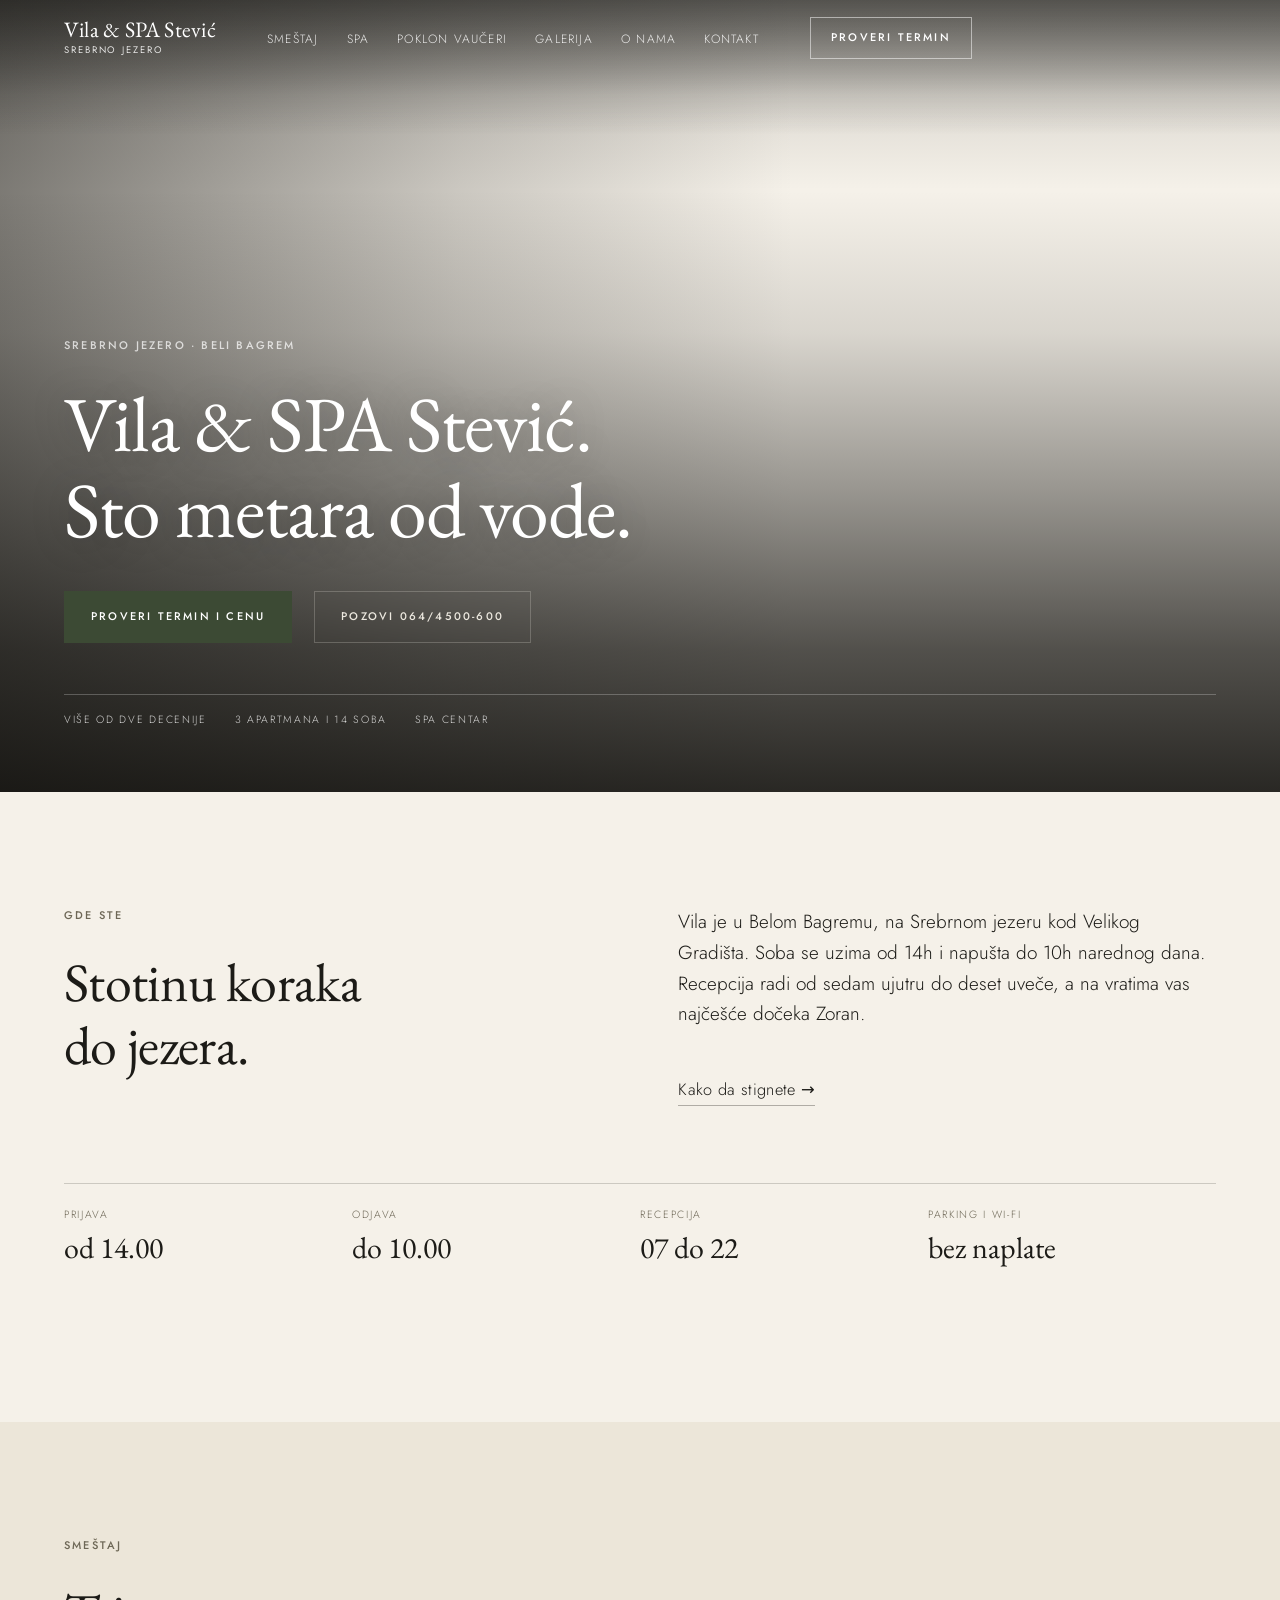
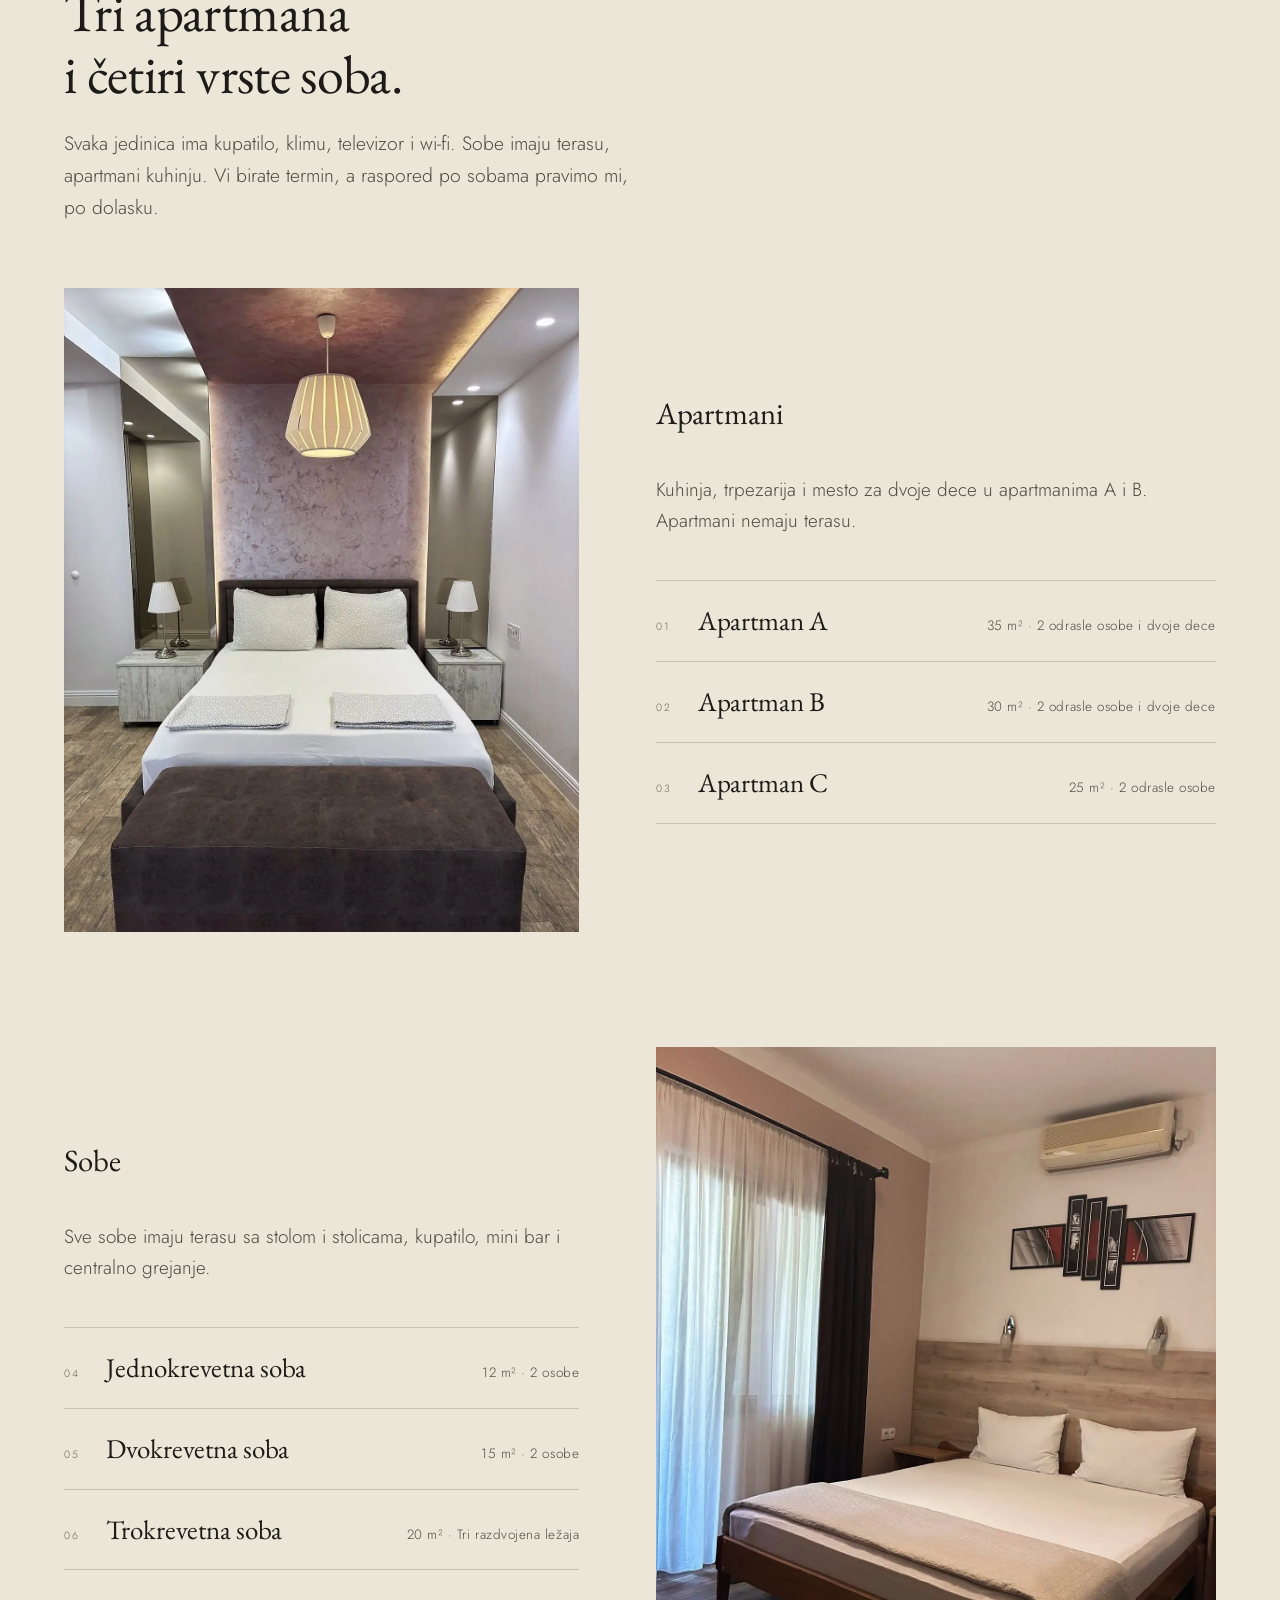
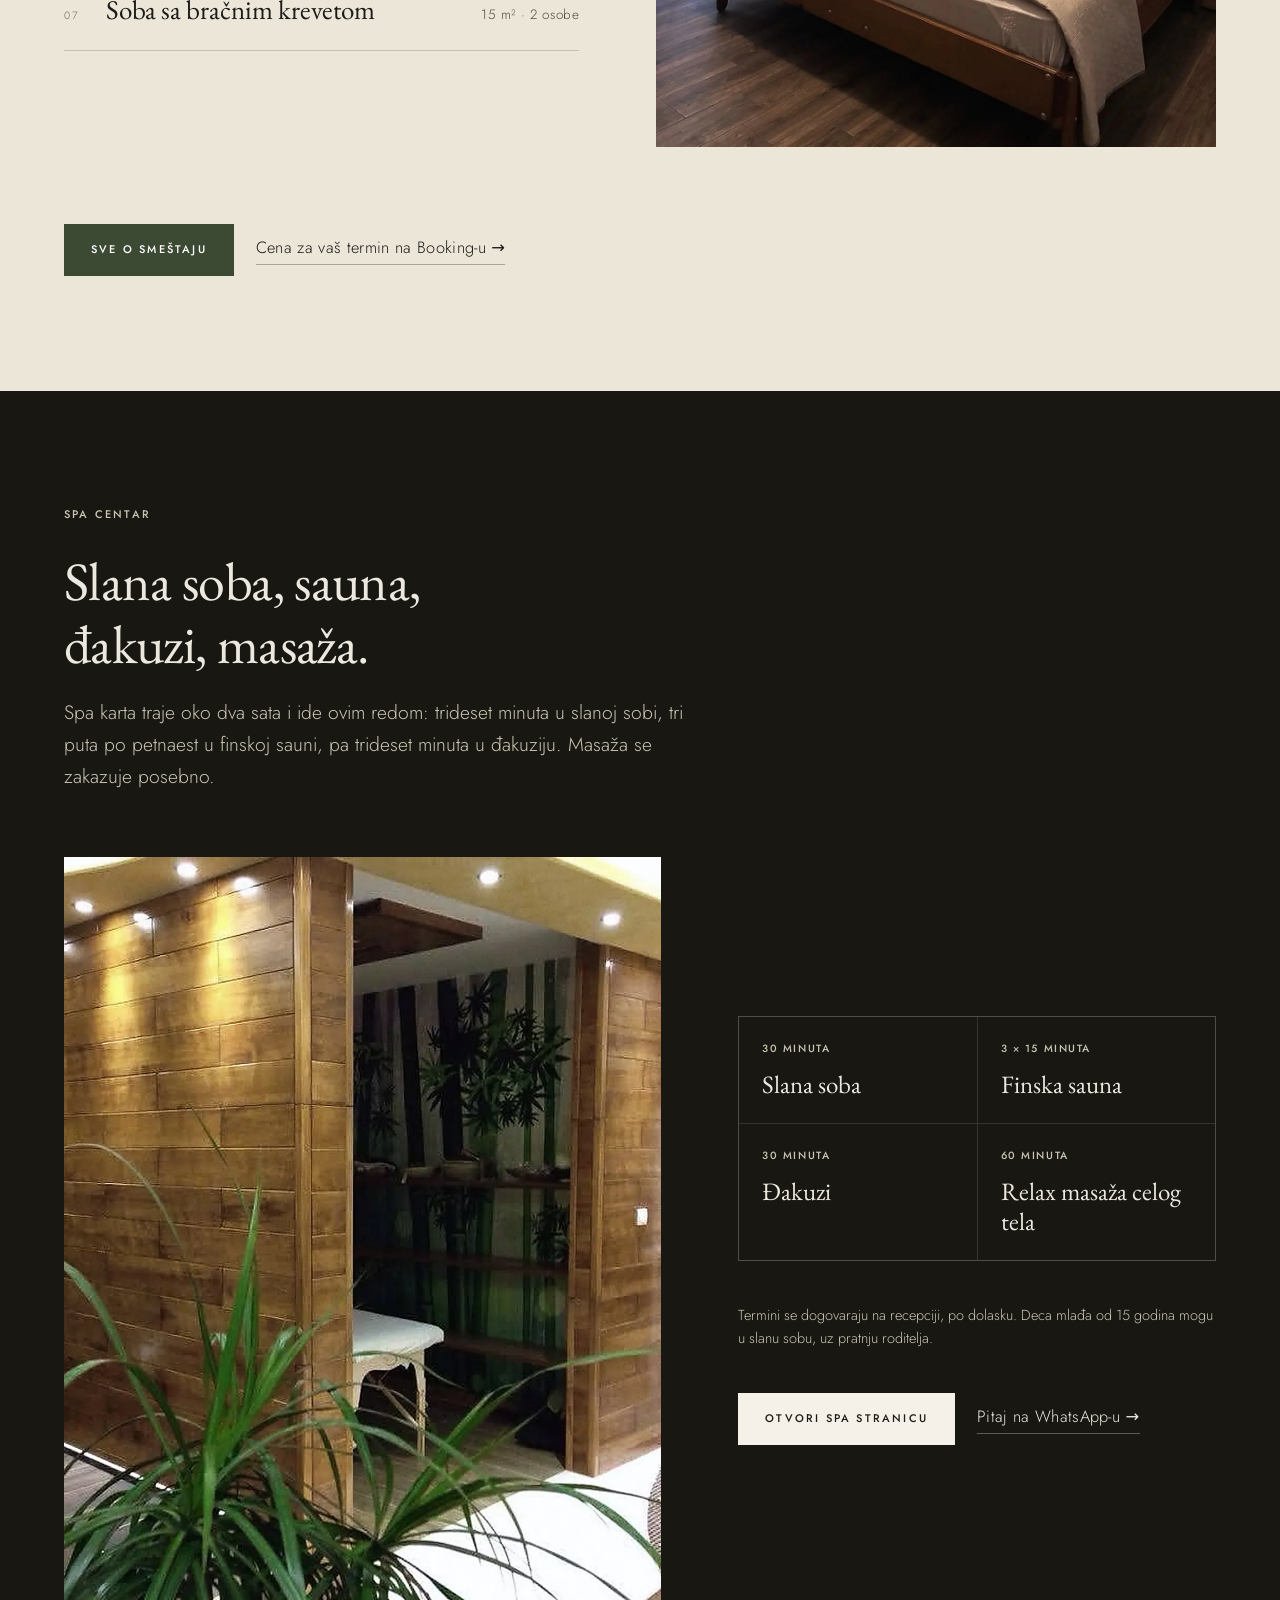
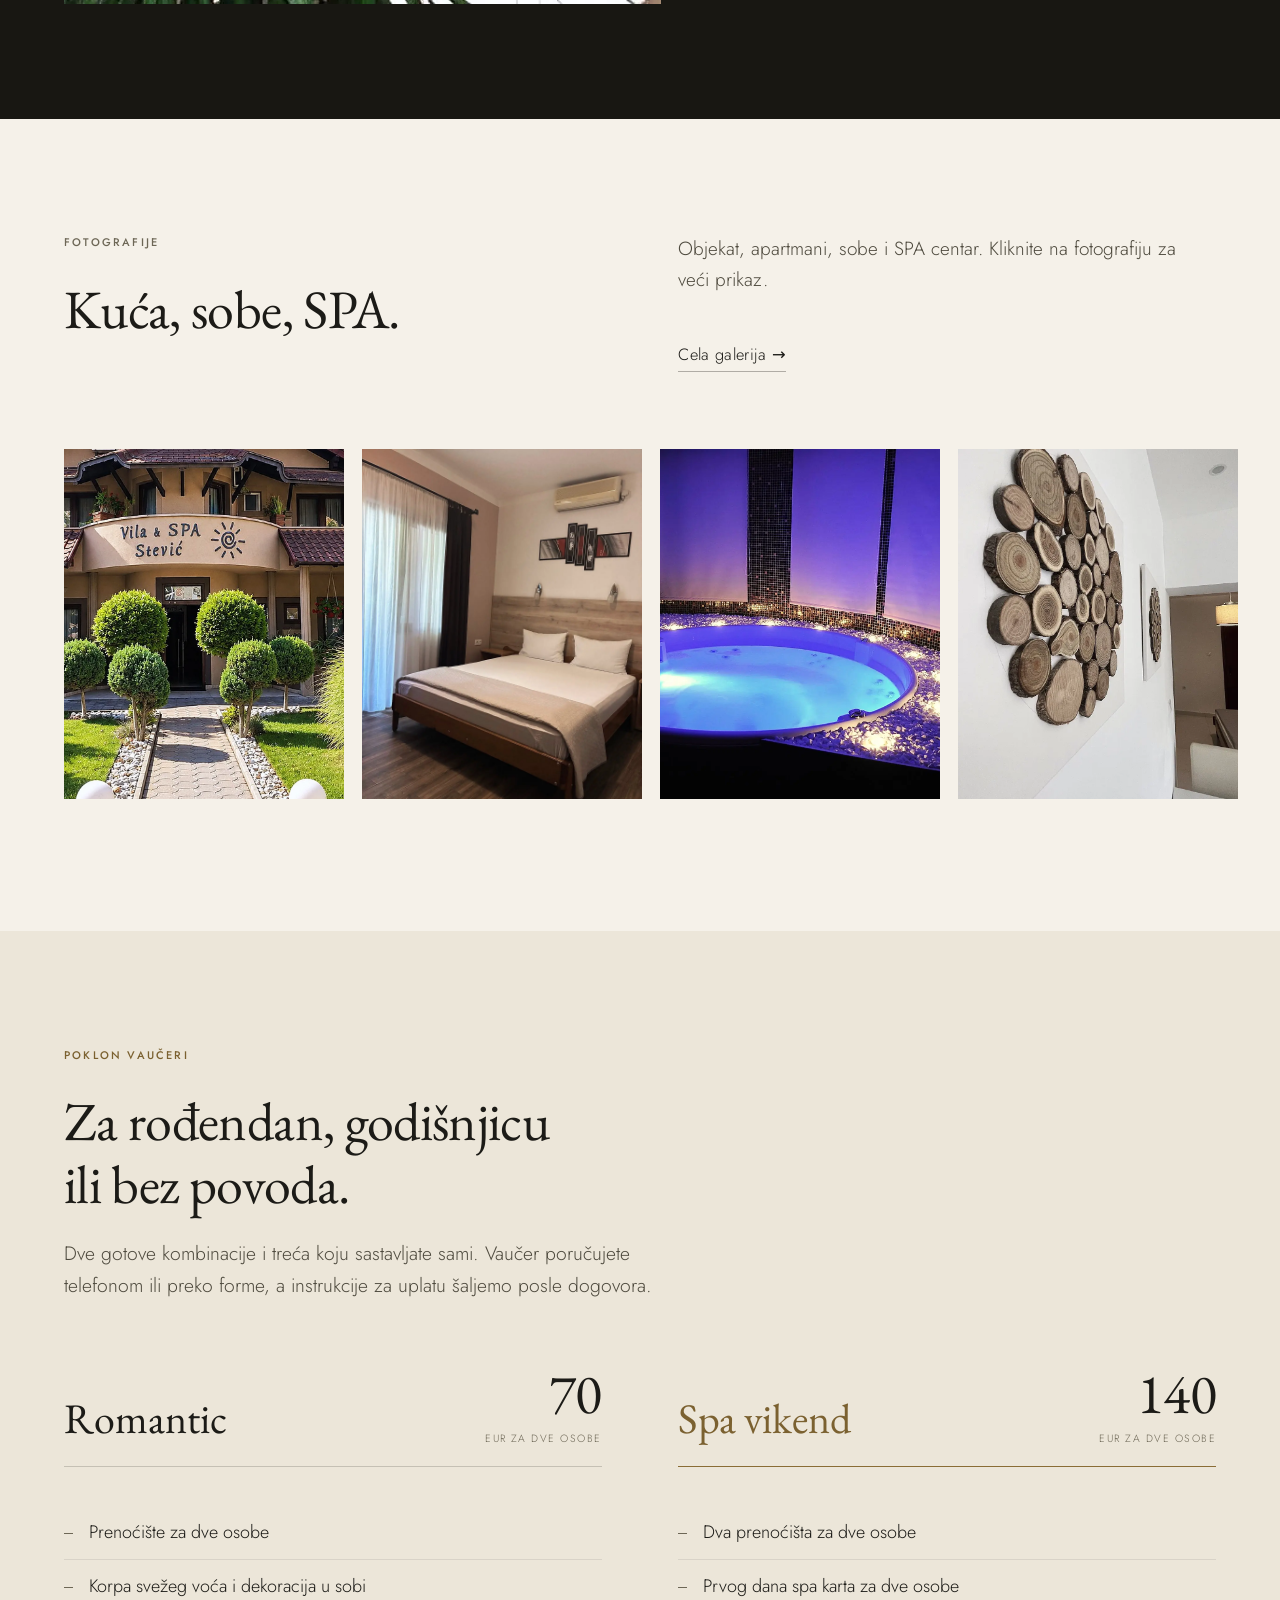
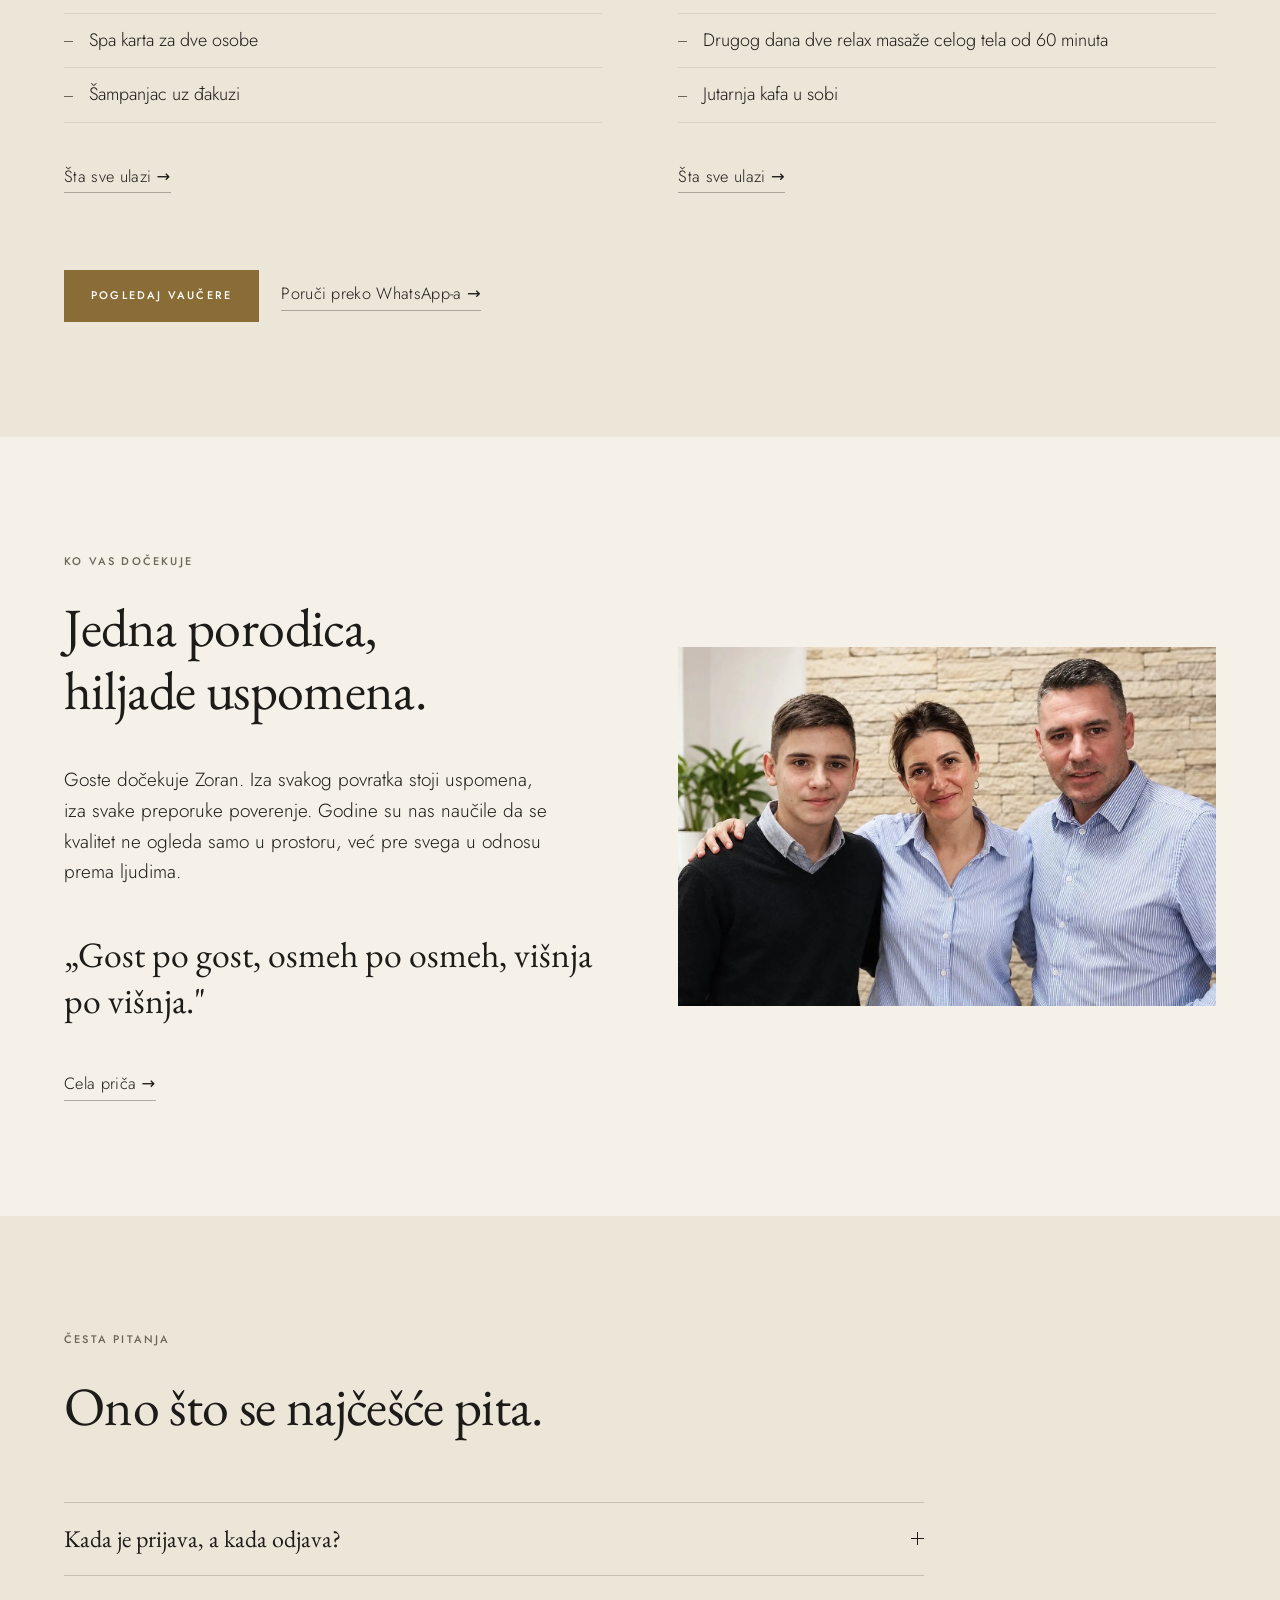
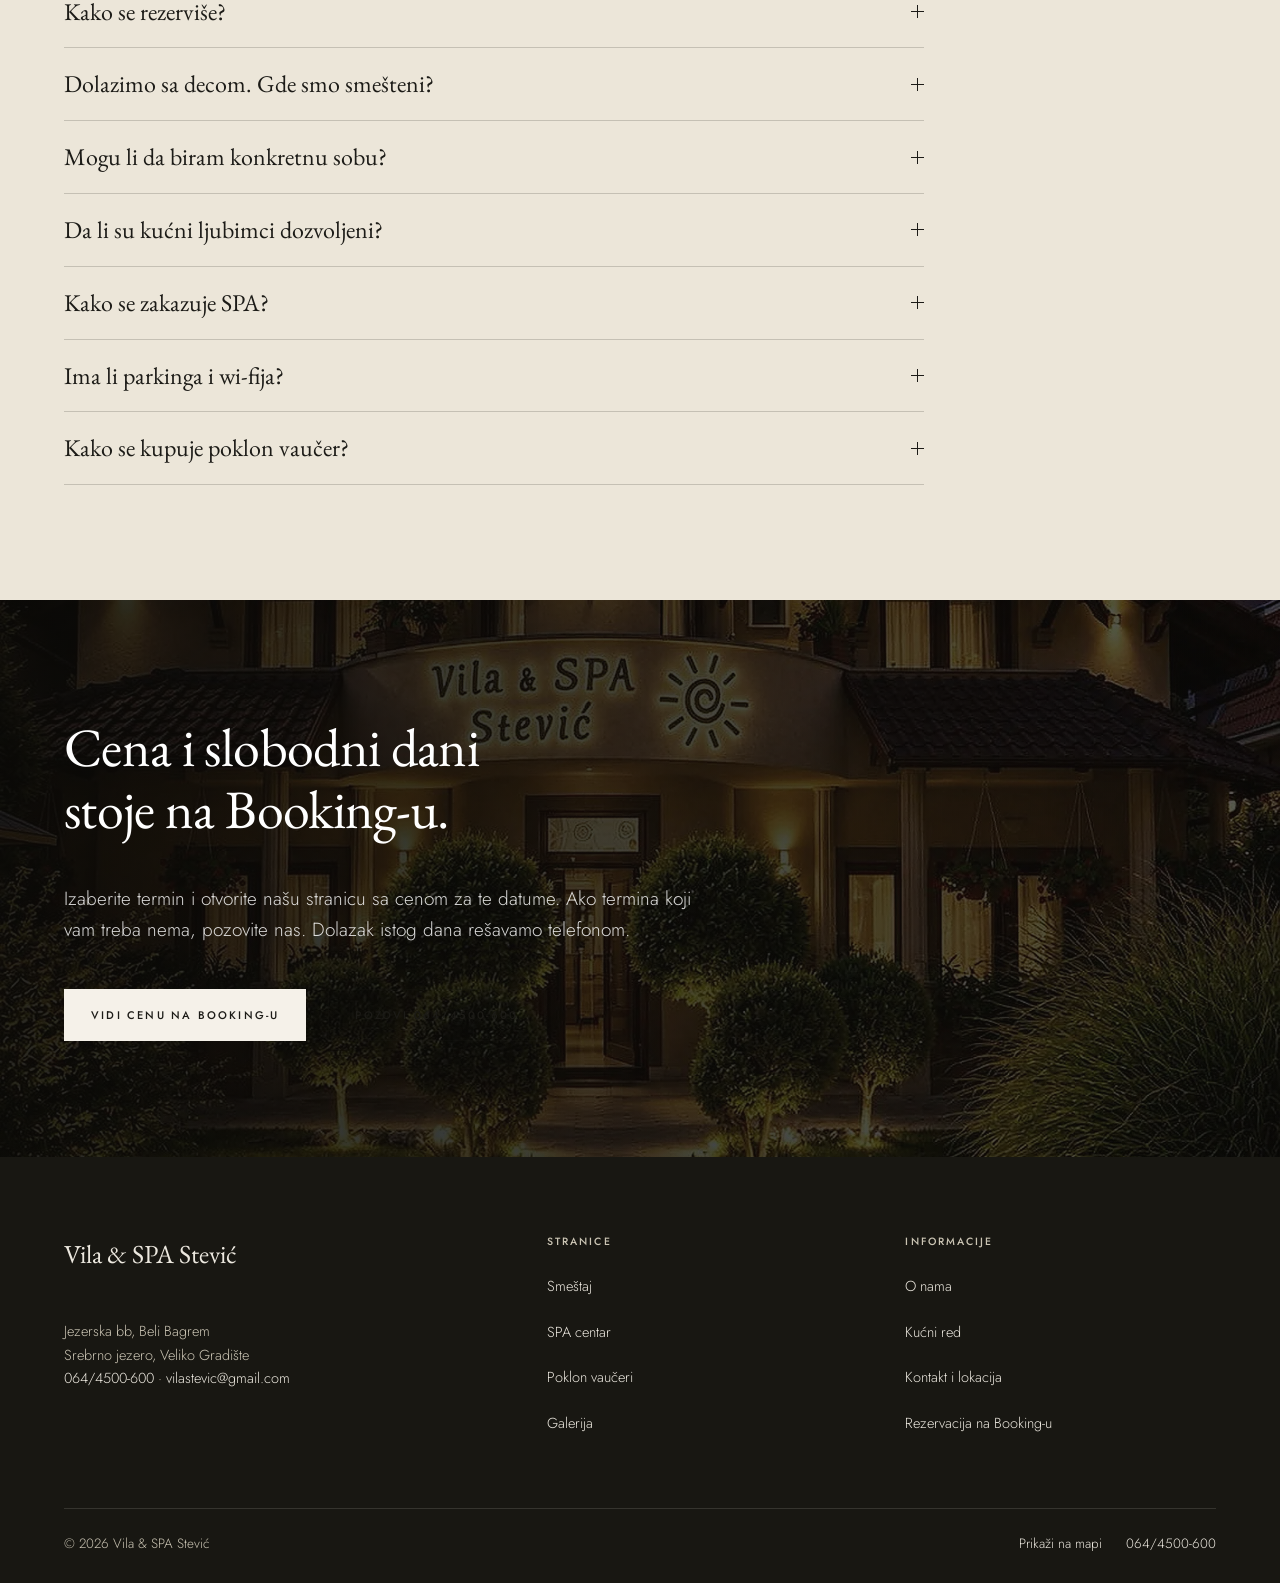
==== commit 40912a67: "Almost done" ====
--- a/index.html
+++ b/index.html
@@ -1,134 +1,1211 @@
 <!doctype html>
 <html lang="sr">
   <head>
-    <meta charset="utf-8">
-    <meta name="viewport" content="width=device-width, initial-scale=1, viewport-fit=cover">
-    <title>Vila &amp; SPA Stević | Srebrno jezero</title>
-    <meta name="description" content="Vila &amp; SPA Stević u Belom Bagremu, na 100 metara od Srebrnog jezera. Smeštaj, SPA centar i direktan link za proveru dostupnosti.">
-    <meta name="theme-color" content="#1c2625">
-    <link rel="canonical" href="https://vilastevic.com/">
-    <meta property="og:type" content="website">
-    <meta property="og:locale" content="sr_RS">
-    <meta property="og:site_name" content="Vila &amp; SPA Stević">
-    <meta property="og:url" content="https://vilastevic.com/">
-    <meta property="og:title" content="Vila &amp; SPA Stević | Srebrno jezero">
-    <meta property="og:description" content="Vila &amp; SPA Stević u Belom Bagremu, na 100 metara od Srebrnog jezera. Smeštaj, SPA centar i direktan link za proveru dostupnosti.">
-    <meta property="og:image" content="https://vilastevic.com/slike/og-vila-stevic.jpg">
-    <meta property="og:image:alt" content="Vila &amp; SPA Stević na Srebrnom jezeru">
-    <meta name="twitter:card" content="summary_large_image">
-    <meta name="twitter:title" content="Vila &amp; SPA Stević | Srebrno jezero">
-    <meta name="twitter:description" content="Vila &amp; SPA Stević u Belom Bagremu, na 100 metara od Srebrnog jezera. Smeštaj, SPA centar i direktan link za proveru dostupnosti.">
-    <meta name="twitter:image" content="https://vilastevic.com/slike/og-vila-stevic.jpg">
-    <link rel="icon" type="image/png" sizes="32x32" href="favicon-32.png">
-    <link rel="apple-touch-icon" sizes="180x180" href="apple-touch-icon.png">
-    <link rel="manifest" href="site.webmanifest">
-    <link rel="stylesheet" href="css/stil.css">
-
+    <meta charset="utf-8" />
+    <meta
+      name="viewport"
+      content="width=device-width, initial-scale=1, viewport-fit=cover"
+    />
+    <title>
+      Vila &amp; SPA Stević | Smeštaj na Srebrnom jezeru sa SPA centrom
+    </title>
+    <meta
+      name="description"
+      content="Tri apartmana, četrnaest soba i SPA centar sto metara od Srebrnog jezera, u Belom Bagremu kod Velikog Gradišta. Cena i slobodni dani stoje na Booking-u."
+    />
+    <link rel="canonical" href="https://www.vilastevic.com/index.html" />
+    <meta name="theme-color" content="#f5f1e9" />
+    <meta name="robots" content="index, follow" />
+    <meta property="og:type" content="website" />
+    <meta property="og:locale" content="sr_RS" />
+    <meta property="og:site_name" content="Vila &amp; SPA Stević" />
+    <meta
+      property="og:title"
+      content="Vila &amp; SPA Stević | Smeštaj na Srebrnom jezeru sa SPA centrom"
+    />
+    <meta
+      property="og:description"
+      content="Tri apartmana, četrnaest soba i SPA centar sto metara od Srebrnog jezera, u Belom Bagremu kod Velikog Gradišta. Cena i slobodni dani stoje na Booking-u."
+    />
+    <meta property="og:url" content="https://www.vilastevic.com/index.html" />
+    <meta
+      property="og:image"
+      content="https://www.vilastevic.com/slike/og-vila-stevic.jpg"
+    />
+    <meta property="og:image:width" content="1200" />
+    <meta property="og:image:height" content="630" />
+    <meta name="twitter:card" content="summary_large_image" />
+    <link rel="icon" href="favicon.ico" sizes="32x32" />
+    <link rel="icon" href="favicon-32.png" type="image/png" sizes="32x32" />
+    <link rel="apple-touch-icon" href="apple-touch-icon.png" />
+    <link rel="manifest" href="site.webmanifest" />
+    <link rel="preconnect" href="https://fonts.googleapis.com" />
+    <link rel="preconnect" href="https://fonts.gstatic.com" crossorigin />
+    <link
+      rel="preload"
+      as="style"
+      href="https://fonts.googleapis.com/css2?family=EB+Garamond:wght@400;500&family=Jost:wght@300;400;500&display=swap"
+    />
+    <link
+      rel="stylesheet"
+      href="https://fonts.googleapis.com/css2?family=EB+Garamond:wght@400;500&family=Jost:wght@300;400;500&display=swap"
+    />
+    <link rel="stylesheet" href="css/stil.css" />
+    <link
+      rel="preload"
+      as="image"
+      href="slike/hero.webp"
+      type="image/webp"
+      media="(min-width: 701px)"
+    />
+    <link
+      rel="preload"
+      as="image"
+      href="slike/hero-usko.webp"
+      type="image/webp"
+      media="(max-width: 700px)"
+    />
     <script type="application/ld+json">
       {
         "@context": "https://schema.org",
-        "@type": "LodgingBusiness",
+        "@type": "Hotel",
         "name": "Vila & SPA Stević",
-        "url": "https://vilastevic.com/",
-        "image": "https://vilastevic.com/slike/og-vila-stevic.jpg",
+        "url": "https://www.vilastevic.com/",
+        "telephone": "+381644500600",
+        "email": "vilastevic@gmail.com",
+        "image": "https://www.vilastevic.com/slike/og-vila-stevic.jpg",
+        "priceRange": "$$",
         "address": {
           "@type": "PostalAddress",
           "streetAddress": "Jezerska bb, Beli Bagrem",
           "addressLocality": "Veliko Gradište",
-          "addressRegion": "Srebrno jezero",
+          "addressRegion": "Braničevski okrug",
           "addressCountry": "RS"
         },
-        "telephone": "+381644500600",
-        "email": "vilastevic@gmail.com",
+        "geo": {
+          "@type": "GeoCoordinates",
+          "latitude": 44.764638,
+          "longitude": 21.479723
+        },
         "checkinTime": "14:00",
         "checkoutTime": "10:00",
         "petsAllowed": false,
-        "sameAs": ["https://www.booking.com/hotel/rs/vila-stevia.html"],
         "amenityFeature": [
-          {"@type": "LocationFeatureSpecification", "name": "Besplatan parking", "value": true},
-          {"@type": "LocationFeatureSpecification", "name": "Besplatan wi-fi", "value": true}
-        ]
+          {
+            "@type": "LocationFeatureSpecification",
+            "name": "SPA centar",
+            "value": true
+          },
+          {
+            "@type": "LocationFeatureSpecification",
+            "name": "Besplatan parking",
+            "value": true
+          },
+          {
+            "@type": "LocationFeatureSpecification",
+            "name": "Besplatan wi-fi",
+            "value": true
+          }
+        ],
+        "numberOfRooms": 17
       }
     </script>
   </head>
   <body>
-  <a class="skip-link" href="#main-content">Pređi na sadržaj</a>
-  <div class="topline">Srebrno jezero · 100 m od jezera · od 2002.</div>
-  <header class="site-header">
-    <div class="nav-shell">
-      <a class="brand" href="index.html"><span class="brand-mark" aria-hidden="true">VS</span>Vila &amp; SPA Stević</a>
-      <nav aria-label="Glavna navigacija">
-        <ul class="nav-links"><li><a href="index.html" aria-current="page">Početna</a></li><li><a href="smestaj.html">Smeštaj</a></li><li><a href="spa.html">SPA</a></li><li><a href="galerija.html">Galerija</a></li><li><a href="vauceri.html">Vaučeri</a></li><li><a href="o-nama.html">O nama</a></li><li><a href="kontakt.html">Kontakt</a></li></ul>
+    <a class="preskoci" href="#glavno">Preskoči na sadržaj</a>
+    <header class="nav nav--preko">
+      <div class="omot nav__omot">
+        <a class="nav__znak" href="index.html"
+          >Vila &amp; SPA Stević<span>Srebrno jezero</span></a
+        >
+        <nav aria-label="Glavna navigacija">
+          <ul class="nav__spisak">
+            <li><a href="smestaj.html">Smeštaj</a></li>
+            <li><a href="spa.html">SPA</a></li>
+            <li><a href="vauceri.html">Poklon vaučeri</a></li>
+            <li><a href="galerija.html">Galerija</a></li>
+            <li><a href="o-nama.html">O nama</a></li>
+            <li><a href="kontakt.html">Kontakt</a></li>
+          </ul>
+        </nav>
+        <button
+          type="button"
+          class="dugme dugme--tiho nav__akcija"
+          data-panel
+          aria-controls="panel-termin"
+        >
+          Proveri termin
+        </button>
+        <button
+          type="button"
+          class="nav__meni"
+          data-meni
+          aria-controls="meni"
+          aria-expanded="false"
+        >
+          <span>Meni</span
+          ><span class="nav__crte" aria-hidden="true"><i></i><i></i></span>
+        </button>
+      </div>
+    </header>
+
+    <div class="meni tamno" id="meni" data-otvoren="0">
+      <nav aria-label="Sve stranice">
+        <ul class="meni__spisak">
+          <li>
+            <a href="index.html" aria-current="page"><em>01</em>Početna</a>
+          </li>
+          <li>
+            <a href="smestaj.html"><em>02</em>Smeštaj</a>
+          </li>
+          <li>
+            <a href="spa.html"><em>03</em>SPA</a>
+          </li>
+          <li>
+            <a href="vauceri.html"><em>04</em>Poklon vaučeri</a>
+          </li>
+          <li>
+            <a href="galerija.html"><em>05</em>Galerija</a>
+          </li>
+          <li>
+            <a href="o-nama.html"><em>06</em>O nama</a>
+          </li>
+          <li>
+            <a href="kucni-red.html"><em>07</em>Kućni red</a>
+          </li>
+          <li>
+            <a href="kontakt.html"><em>08</em>Kontakt</a>
+          </li>
+        </ul>
       </nav>
-      <a class="nav-cta" href="#termin">Proveri termin</a>
-      <button class="menu-toggle" type="button" aria-expanded="false" aria-controls="mobile-menu" aria-label="Otvori meni"><span></span></button>
+      <div class="meni__dno">
+        <a
+          class="dugme"
+          href="https://www.booking.com/hotel/rs/vila-stevia.html"
+          data-booking="1"
+          target="_blank"
+          rel="noopener"
+          >Vidi cenu na Booking-u</a
+        >
+        <a class="dugme dugme--tiho" href="tel:+381644500600"
+          >Pozovi 064/4500-600</a
+        >
+      </div>
     </div>
-  </header>
-  <nav class="mobile-menu" id="mobile-menu" aria-label="Mobilna navigacija">
-    <a href="index.html" aria-current="page">Početna</a><a href="smestaj.html">Smeštaj</a><a href="spa.html">SPA</a><a href="galerija.html">Galerija</a><a href="vauceri.html">Vaučeri</a><a href="o-nama.html">O nama</a><a href="kucni-red.html">Kućni red</a><a href="kontakt.html">Kontakt</a>
-    <a class="button" href="#termin">Proveri termin</a>
-  </nav>
-  <main id="main-content">
 
-    <section class="hero">
-      <div class="hero-media"><img src="slike/vila-dan.jpg" alt="Vila &amp; SPA Stević, ulaz i dvorište" width="1086" height="1125"></div>
-      <div class="hero-content">
-        <p class="eyebrow">Beli Bagrem · Srebrno jezero</p>
-        <h1>Odmor koji počinje pored vode.</h1>
-        <p class="lede">Vila &amp; SPA Stević je na 100 metara od jezera. Dobrodošli u porodični objekat koji goste dočekuje od 2002. godine.</p>
-        <div class="hero-actions"><a class="button" href="#termin">Proveri termin</a><a class="button button--light" href="smestaj.html">Pogledaj smeštaj</a></div>
-        <div class="hero-meta"><span>100 m od jezera</span><span>Besplatan parking i wi-fi</span><span>SPA centar</span></div>
+    <div
+      class="panel"
+      id="panel-termin"
+      data-otvoren="0"
+      role="dialog"
+      aria-label="Izbor termina"
+    >
+      <div class="omot panel__unutra">
+        <div class="panel__vrh">
+          <p class="natpis" style="margin: 0">Termin i gosti</p>
+          <button type="button" class="panel__zatvori" data-panel-zatvori>
+            Zatvori
+          </button>
+        </div>
+        <div class="panel__mreza">
+          <div class="kal"></div>
+          <div>
+            <div class="red red--dva">
+              <div class="polje">
+                <label for="p-odrasli">Odrasli</label>
+                <span
+                  class="brojac"
+                  data-brojac="odrasli"
+                  data-min="1"
+                  data-max="20"
+                >
+                  <button type="button" aria-label="Manje odraslih">
+                    &minus;
+                  </button>
+                  <input
+                    id="p-odrasli"
+                    type="number"
+                    min="1"
+                    max="20"
+                    inputmode="numeric"
+                    value="2"
+                  />
+                  <button type="button" aria-label="Više odraslih">+</button>
+                </span>
+              </div>
+              <div class="polje">
+                <label for="p-deca">Deca</label>
+                <span
+                  class="brojac"
+                  data-brojac="deca"
+                  data-min="0"
+                  data-max="10"
+                >
+                  <button type="button" aria-label="Manje dece">&minus;</button>
+                  <input
+                    id="p-deca"
+                    type="number"
+                    min="0"
+                    max="10"
+                    inputmode="numeric"
+                    value="0"
+                  />
+                  <button type="button" aria-label="Više dece">+</button>
+                </span>
+              </div>
+            </div>
+            <div class="razmak-vrh" data-godine hidden>
+              <p class="natpis" style="margin-bottom: 12px">Godine dece</p>
+              <div class="red red--dva" data-godine-polja></div>
+              <p class="polje__pomoc razmak-vrh">
+                Booking traži godine dece da bi prikazao tačnu cenu.
+              </p>
+            </div>
+            <p class="malo tiho razmak-vrh">
+              Deca mogu samo u apartmane A i B. Sobe primaju do dve odrasle
+              osobe.
+            </p>
+          </div>
+        </div>
+        <div class="panel__dno">
+          <p class="panel__zbir" data-panel-zbir></p>
+          <div class="akcije">
+            <a
+              class="dugme"
+              href="https://www.booking.com/hotel/rs/vila-stevia.html"
+              data-booking="1"
+              target="_blank"
+              rel="noopener"
+              >Vidi cenu na Booking-u</a
+            >
+            <a class="veza" href="kontakt.html"
+              >Ili pošaljite upit <span class="veza__strelica">&rarr;</span></a
+            >
+          </div>
+        </div>
+      </div>
+    </div>
+
+    <main id="glavno">
+      <section class="hero">
+        <div class="hero__slika">
+          <picture
+            ><source
+              type="image/webp"
+              srcset="slike/hero-usko.webp"
+              media="(max-width: 700px)" />
+            <source type="image/webp" srcset="slike/hero.webp" />
+            <img
+              src="slike/hero.jpg"
+              alt="Vila Stević, ulaz sa stazom i podšišanim šimširom"
+              width="2200"
+              height="1074"
+              fetchpriority="high"
+              decoding="async"
+          /></picture>
+        </div>
+        <div class="hero__vel"></div>
+        <div class="omot hero__sadrzaj">
+          <p class="natpis" style="color: rgba(255, 255, 255, 0.72)">
+            Srebrno jezero &middot; Beli Bagrem
+          </p>
+          <h1 class="hero__naslov">
+            Vila &amp; SPA Stević.<br />Sto metara od vode.
+          </h1>
+          <div class="akcije hero__akcije">
+            <button
+              type="button"
+              class="dugme"
+              data-panel
+              aria-controls="panel-termin"
+            >
+              Proveri termin i cenu
+            </button>
+            <a class="dugme dugme--tiho" href="tel:+381644500600"
+              >Pozovi 064/4500-600</a
+            >
+          </div>
+          <p class="hero__meta">
+            <span>Više od dve decenije</span><span>3 apartmana i 14 soba</span
+            ><span>SPA centar</span>
+          </p>
+        </div>
+      </section>
+      <section class="odeljak">
+        <div class="omot">
+          <div class="blok blok--vrh">
+            <div class="anim">
+              <p class="natpis">Gde ste</p>
+              <h2 class="veliki">Stotinu koraka<br />do jezera.</h2>
+            </div>
+            <div class="anim">
+              <p>
+                Vila je u Belom Bagremu, na Srebrnom jezeru kod Velikog
+                Gradišta. Soba se uzima od 14h i napušta do 10h narednog dana.
+                Recepcija radi od sedam ujutru do deset uveče, a na vratima vas
+                najčešće dočeka Zoran.
+              </p>
+              <p class="razmak-vrh">
+                <a class="veza" href="kontakt.html"
+                  >Kako da stignete
+                  <span class="veza__strelica">&rarr;</span></a
+                >
+              </p>
+            </div>
+          </div>
+          <dl class="cinjenice razmak-vrh-veliki anim">
+            <div>
+              <dt>Prijava</dt>
+              <dd>od 14.00</dd>
+            </div>
+            <div>
+              <dt>Odjava</dt>
+              <dd>do 10.00</dd>
+            </div>
+            <div>
+              <dt>Recepcija</dt>
+              <dd>07 do 22</dd>
+            </div>
+            <div>
+              <dt>Parking i wi-fi</dt>
+              <dd>bez naplate</dd>
+            </div>
+          </dl>
+        </div>
+      </section>
+      <section class="odeljak odeljak--alt" id="smestaj">
+        <div class="omot">
+          <div class="uvod anim">
+            <p class="natpis">Smeštaj</p>
+            <h2 class="uvod__naslov">
+              Tri apartmana<br />i četiri vrste soba.
+            </h2>
+            <p class="uvod__lead">
+              Svaka jedinica ima kupatilo, klimu, televizor i wi-fi. Sobe imaju
+              terasu, apartmani kuhinju. Vi birate termin, a raspored po sobama
+              pravimo mi, po dolasku.
+            </p>
+          </div>
+
+          <div class="blok blok--usko">
+            <figure class="anim-foto">
+              <div class="foto foto--45">
+                <picture
+                  ><source
+                    type="image/webp"
+                    srcset="slike/apartman-a-1.webp"
+                    sizes="(min-width: 900px) 44vw, 92vw" />
+                  <img
+                    src="slike/apartman-a-1.jpg"
+                    alt="Spavaća soba apartmana A"
+                    width="1200"
+                    height="1500"
+                    loading="lazy"
+                    decoding="async"
+                /></picture>
+              </div>
+            </figure>
+            <div class="anim">
+              <h3 class="srednji">Apartmani</h3>
+              <p class="tiho razmak-vrh">
+                Kuhinja, trpezarija i mesto za dvoje dece u apartmanima A i B.
+                Apartmani nemaju terasu.
+              </p>
+              <div class="razmak-vrh">
+                <ul class="spisak">
+                  <li>
+                    <a class="stavka" href="smestaj.html#apartman-a"
+                      ><span class="stavka__broj">01</span
+                      ><span class="stavka__ime">Apartman A</span
+                      ><span class="stavka__meta"
+                        >35 m² &middot; 2 odrasle osobe i dvoje dece</span
+                      ></a
+                    >
+                  </li>
+                  <li>
+                    <a class="stavka" href="smestaj.html#apartman-b"
+                      ><span class="stavka__broj">02</span
+                      ><span class="stavka__ime">Apartman B</span
+                      ><span class="stavka__meta"
+                        >30 m² &middot; 2 odrasle osobe i dvoje dece</span
+                      ></a
+                    >
+                  </li>
+                  <li>
+                    <a class="stavka" href="smestaj.html#apartman-c"
+                      ><span class="stavka__broj">03</span
+                      ><span class="stavka__ime">Apartman C</span
+                      ><span class="stavka__meta"
+                        >25 m² &middot; 2 odrasle osobe</span
+                      ></a
+                    >
+                  </li>
+                </ul>
+              </div>
+            </div>
+          </div>
+
+          <div class="blok blok--usko blok--obrnut">
+            <figure class="anim-foto">
+              <div class="foto foto--45">
+                <picture
+                  ><source
+                    type="image/webp"
+                    srcset="slike/soba-bracni-1.webp"
+                    sizes="(min-width: 900px) 44vw, 92vw" />
+                  <img
+                    src="slike/soba-bracni-1.jpg"
+                    alt="Soba sa bračnim krevetom"
+                    width="1200"
+                    height="1500"
+                    loading="lazy"
+                    decoding="async"
+                /></picture>
+              </div>
+            </figure>
+            <div class="anim">
+              <h3 class="srednji">Sobe</h3>
+              <p class="tiho razmak-vrh">
+                Sve sobe imaju terasu sa stolom i stolicama, kupatilo, mini bar
+                i centralno grejanje.
+              </p>
+              <div class="razmak-vrh">
+                <ul class="spisak">
+                  <li>
+                    <a class="stavka" href="smestaj.html#soba-jednokrevetna"
+                      ><span class="stavka__broj">04</span
+                      ><span class="stavka__ime">Jednokrevetna soba</span
+                      ><span class="stavka__meta"
+                        >12 m² &middot; 2 osobe</span
+                      ></a
+                    >
+                  </li>
+                  <li>
+                    <a class="stavka" href="smestaj.html#soba-dvokrevetna"
+                      ><span class="stavka__broj">05</span
+                      ><span class="stavka__ime">Dvokrevetna soba</span
+                      ><span class="stavka__meta"
+                        >15 m² &middot; 2 osobe</span
+                      ></a
+                    >
+                  </li>
+                  <li>
+                    <a class="stavka" href="smestaj.html#soba-trokrevetna"
+                      ><span class="stavka__broj">06</span
+                      ><span class="stavka__ime">Trokrevetna soba</span
+                      ><span class="stavka__meta"
+                        >20 m² &middot; Tri razdvojena ležaja</span
+                      ></a
+                    >
+                  </li>
+                  <li>
+                    <a class="stavka" href="smestaj.html#soba-bracni"
+                      ><span class="stavka__broj">07</span
+                      ><span class="stavka__ime">Soba sa bračnim krevetom</span
+                      ><span class="stavka__meta"
+                        >15 m² &middot; 2 osobe</span
+                      ></a
+                    >
+                  </li>
+                </ul>
+              </div>
+            </div>
+          </div>
+
+          <div class="akcije razmak-vrh-veliki anim">
+            <a class="dugme" href="smestaj.html">Sve o smeštaju</a>
+            <a
+              class="veza"
+              href="https://www.booking.com/hotel/rs/vila-stevia.html"
+              data-booking="1"
+              target="_blank"
+              rel="noopener"
+              >Cena za vaš termin na Booking-u
+              <span class="veza__strelica">&rarr;</span></a
+            >
+          </div>
+        </div>
+      </section>
+      <section class="odeljak tamno" id="spa">
+        <div class="omot">
+          <div class="uvod anim">
+            <p class="natpis">SPA centar</p>
+            <h2 class="uvod__naslov">
+              Slana soba, sauna,<br />đakuzi, masaža.
+            </h2>
+            <p class="uvod__lead">
+              Spa karta traje oko dva sata i ide ovim redom: trideset minuta u
+              slanoj sobi, tri puta po petnaest u finskoj sauni, pa trideset
+              minuta u đakuziju. Masaža se zakazuje posebno.
+            </p>
+          </div>
+          <div class="blok blok--siroko">
+            <figure class="anim-foto">
+              <div class="foto foto--45">
+                <picture
+                  ><source
+                    type="image/webp"
+                    srcset="slike/spa-hodnik.webp"
+                    sizes="(min-width: 900px) 52vw, 92vw" />
+                  <img
+                    src="slike/spa-hodnik.jpg"
+                    alt="Prolaz kroz SPA centar, drvena obloga i zelenilo"
+                    width="1100"
+                    height="1376"
+                    loading="lazy"
+                    decoding="async"
+                /></picture>
+              </div>
+            </figure>
+            <div class="anim">
+              <div class="karte karte--tesno">
+                <div class="karta anim">
+                  <span class="karta__broj">30 minuta</span
+                  ><span class="karta__ime">Slana soba</span>
+                </div>
+                <div class="karta anim">
+                  <span class="karta__broj">3 × 15 minuta</span
+                  ><span class="karta__ime">Finska sauna</span>
+                </div>
+                <div class="karta anim">
+                  <span class="karta__broj">30 minuta</span
+                  ><span class="karta__ime">Đakuzi</span>
+                </div>
+                <div class="karta anim">
+                  <span class="karta__broj">60 minuta</span
+                  ><span class="karta__ime">Relax masaža celog tela</span>
+                </div>
+              </div>
+              <p class="malo tiho razmak-vrh">
+                Termini se dogovaraju na recepciji, po dolasku. Deca mlađa od 15
+                godina mogu u slanu sobu, uz pratnju roditelja.
+              </p>
+              <div class="akcije razmak-vrh">
+                <a class="dugme dugme--svetlo" href="spa.html"
+                  >Otvori SPA stranicu</a
+                >
+                <a class="veza" href="#" data-wa="" data-wa-tema="spa"
+                  >Pitaj na WhatsApp-u
+                  <span class="veza__strelica">&rarr;</span></a
+                >
+              </div>
+            </div>
+          </div>
+        </div>
+      </section>
+      <section class="odeljak">
+        <div class="omot">
+          <div class="blok blok--vrh">
+            <div class="anim">
+              <p class="natpis">Fotografije</p>
+              <h2 class="veliki">Kuća, sobe, SPA.</h2>
+            </div>
+            <div class="anim">
+              <p class="tiho">
+                Objekat, apartmani, sobe i SPA centar. Kliknite na fotografiju
+                za veći prikaz.
+              </p>
+              <p class="razmak-vrh">
+                <a class="veza" href="galerija.html"
+                  >Cela galerija <span class="veza__strelica">&rarr;</span></a
+                >
+              </p>
+            </div>
+          </div>
+        </div>
+        <div class="omot omot--pun razmak-vrh-veliki">
+          <div class="niz">
+            <figure class="anim-foto">
+              <button
+                type="button"
+                class="plocica"
+                data-lb="pocetna"
+                data-puna="slike/vila-dan.jpg"
+              >
+                <picture
+                  ><source
+                    type="image/webp"
+                    srcset="slike/vila-dan.webp"
+                    sizes="(min-width: 900px) 24vw, 62vw" />
+                  <img
+                    src="slike/vila-dan.jpg"
+                    alt="Vila Stević danju"
+                    loading="lazy"
+                    decoding="async"
+                /></picture>
+              </button>
+            </figure>
+            <figure class="anim-foto">
+              <button
+                type="button"
+                class="plocica"
+                data-lb="pocetna"
+                data-puna="slike/soba-bracni-1.jpg"
+              >
+                <picture
+                  ><source
+                    type="image/webp"
+                    srcset="slike/soba-bracni-1.webp"
+                    sizes="(min-width: 900px) 24vw, 62vw" />
+                  <img
+                    src="slike/soba-bracni-1.jpg"
+                    alt="Soba sa bračnim krevetom"
+                    loading="lazy"
+                    decoding="async"
+                /></picture>
+              </button>
+            </figure>
+            <figure class="anim-foto">
+              <button
+                type="button"
+                class="plocica"
+                data-lb="pocetna"
+                data-puna="slike/spa-djakuzi.jpg"
+              >
+                <picture
+                  ><source
+                    type="image/webp"
+                    srcset="slike/spa-djakuzi.webp"
+                    sizes="(min-width: 900px) 24vw, 62vw" />
+                  <img
+                    src="slike/spa-djakuzi.jpg"
+                    alt="Đakuzi u SPA centru"
+                    loading="lazy"
+                    decoding="async"
+                /></picture>
+              </button>
+            </figure>
+            <figure class="anim-foto">
+              <button
+                type="button"
+                class="plocica"
+                data-lb="pocetna"
+                data-puna="slike/apartman-c-3.jpg"
+              >
+                <picture
+                  ><source
+                    type="image/webp"
+                    srcset="slike/apartman-c-3.webp"
+                    sizes="(min-width: 900px) 24vw, 62vw" />
+                  <img
+                    src="slike/apartman-c-3.jpg"
+                    alt="Detalj u apartmanu C"
+                    loading="lazy"
+                    decoding="async"
+                /></picture>
+              </button>
+            </figure>
+            <figure class="anim-foto">
+              <button
+                type="button"
+                class="plocica"
+                data-lb="pocetna"
+                data-puna="slike/soba-trokrevetna-2.jpg"
+              >
+                <picture
+                  ><source
+                    type="image/webp"
+                    srcset="slike/soba-trokrevetna-2.webp"
+                    sizes="(min-width: 900px) 24vw, 62vw" />
+                  <img
+                    src="slike/soba-trokrevetna-2.jpg"
+                    alt="Natkrivena terasa"
+                    loading="lazy"
+                    decoding="async"
+                /></picture>
+              </button>
+            </figure>
+            <figure class="anim-foto">
+              <button
+                type="button"
+                class="plocica"
+                data-lb="pocetna"
+                data-puna="slike/spa-sauna.jpg"
+              >
+                <picture
+                  ><source
+                    type="image/webp"
+                    srcset="slike/spa-sauna.webp"
+                    sizes="(min-width: 900px) 24vw, 62vw" />
+                  <img
+                    src="slike/spa-sauna.jpg"
+                    alt="Finska sauna"
+                    loading="lazy"
+                    decoding="async"
+                /></picture>
+              </button>
+            </figure>
+            <figure class="anim-foto">
+              <button
+                type="button"
+                class="plocica"
+                data-lb="pocetna"
+                data-puna="slike/apartman-b-1.jpg"
+              >
+                <picture
+                  ><source
+                    type="image/webp"
+                    srcset="slike/apartman-b-1.webp"
+                    sizes="(min-width: 900px) 24vw, 62vw" />
+                  <img
+                    src="slike/apartman-b-1.jpg"
+                    alt="Apartman B"
+                    loading="lazy"
+                    decoding="async"
+                /></picture>
+              </button>
+            </figure>
+            <figure class="anim-foto">
+              <button
+                type="button"
+                class="plocica"
+                data-lb="pocetna"
+                data-puna="slike/soba-jednokrevetna-3.jpg"
+              >
+                <picture
+                  ><source
+                    type="image/webp"
+                    srcset="slike/soba-jednokrevetna-3.webp"
+                    sizes="(min-width: 900px) 24vw, 62vw" />
+                  <img
+                    src="slike/soba-jednokrevetna-3.jpg"
+                    alt="Terasa sa zelenilom"
+                    loading="lazy"
+                    decoding="async"
+                /></picture>
+              </button>
+            </figure>
+          </div>
+        </div>
+      </section>
+      <section class="odeljak odeljak--alt" id="vauceri">
+        <div class="omot">
+          <div class="uvod anim">
+            <p class="natpis natpis--mesing">Poklon vaučeri</p>
+            <h2 class="uvod__naslov">
+              Za rođendan, godišnjicu<br />ili bez povoda.
+            </h2>
+            <p class="uvod__lead">
+              Dve gotove kombinacije i treća koju sastavljate sami. Vaučer
+              poručujete telefonom ili preko forme, a instrukcije za uplatu
+              šaljemo posle dogovora.
+            </p>
+          </div>
+          <div class="blok">
+            <div class="vaucer anim">
+              <div class="vaucer__zaglavlje">
+                <h3 class="vaucer__ime">Romantic</h3>
+                <p class="vaucer__cena">
+                  <b>70</b><span>EUR za dve osobe</span>
+                </p>
+              </div>
+              <ul class="vaucer__spisak">
+                <li>Prenoćište za dve osobe</li>
+                <li>Korpa svežeg voća i dekoracija u sobi</li>
+                <li>Spa karta za dve osobe</li>
+                <li>Šampanjac uz đakuzi</li>
+              </ul>
+              <p>
+                <a class="veza" href="vauceri.html#romantic"
+                  >Šta sve ulazi <span class="veza__strelica">&rarr;</span></a
+                >
+              </p>
+            </div>
+            <div class="vaucer vaucer--mesing anim">
+              <div class="vaucer__zaglavlje">
+                <h3 class="vaucer__ime">Spa vikend</h3>
+                <p class="vaucer__cena">
+                  <b>140</b><span>EUR za dve osobe</span>
+                </p>
+              </div>
+              <ul class="vaucer__spisak">
+                <li>Dva prenoćišta za dve osobe</li>
+                <li>Prvog dana spa karta za dve osobe</li>
+                <li>Drugog dana dve relax masaže celog tela od 60 minuta</li>
+                <li>Jutarnja kafa u sobi</li>
+              </ul>
+              <p>
+                <a class="veza" href="vauceri.html#spa-vikend"
+                  >Šta sve ulazi <span class="veza__strelica">&rarr;</span></a
+                >
+              </p>
+            </div>
+          </div>
+          <div class="akcije razmak-vrh-veliki anim">
+            <a class="dugme dugme--mesing" href="vauceri.html"
+              >Pogledaj vaučere</a
+            >
+            <a class="veza" href="#" data-wa="" data-wa-tema="vaucer"
+              >Poruči preko WhatsApp-a
+              <span class="veza__strelica">&rarr;</span></a
+            >
+          </div>
+        </div>
+      </section>
+      <section class="odeljak">
+        <div class="omot">
+          <div class="blok blok--obrnut blok--tekst-prvi">
+            <figure class="anim-foto">
+              <div class="foto foto--32">
+                <picture
+                  ><source
+                    type="image/webp"
+                    srcset="slike/domacini.webp"
+                    sizes="(min-width: 900px) 46vw, 92vw" />
+                  <img
+                    src="slike/domacini.jpg"
+                    alt="Porodica Stević ispred vile"
+                    width="1400"
+                    height="933"
+                    loading="lazy"
+                    decoding="async"
+                /></picture>
+              </div>
+            </figure>
+            <div class="anim">
+              <p class="natpis">Ko vas dočekuje</p>
+              <h2 class="veliki">Jedna porodica,<br />hiljade uspomena.</h2>
+              <p class="razmak-vrh">
+                Goste dočekuje Zoran. Iza svakog povratka stoji uspomena, iza
+                svake preporuke poverenje. Godine su nas naučile da se kvalitet
+                ne ogleda samo u prostoru, već pre svega u odnosu prema ljudima.
+              </p>
+              <p class="citat razmak-vrh">
+                „Gost po gost, osmeh po osmeh, višnja po višnja."
+              </p>
+              <p class="razmak-vrh">
+                <a class="veza" href="o-nama.html"
+                  >Cela priča <span class="veza__strelica">&rarr;</span></a
+                >
+              </p>
+            </div>
+          </div>
+        </div>
+      </section>
+      <section class="odeljak odeljak--alt">
+        <div class="omot">
+          <div class="uvod anim">
+            <p class="natpis">Česta pitanja</p>
+            <h2 class="uvod__naslov">Ono što se najčešće pita.</h2>
+          </div>
+          <div style="max-width: 860px">
+            <div class="pitanja">
+              <div class="pitanje anim" data-otvoreno="0">
+                <h3>
+                  <button type="button" class="pitanje__dugme">
+                    Kada je prijava, a kada odjava?<span
+                      class="pitanje__znak"
+                      aria-hidden="true"
+                    ></span>
+                  </button>
+                </h3>
+                <div class="pitanje__telo">
+                  <div>
+                    <p>
+                      Soba se izdaje od 14h, a napušta do 10h narednog dana. Ako
+                      vam treba kasnija odjava, pitajte na recepciji.
+                    </p>
+                  </div>
+                </div>
+              </div>
+              <div class="pitanje anim" data-otvoreno="0">
+                <h3>
+                  <button type="button" class="pitanje__dugme">
+                    Kako se rezerviše?<span
+                      class="pitanje__znak"
+                      aria-hidden="true"
+                    ></span>
+                  </button>
+                </h3>
+                <div class="pitanje__telo">
+                  <div>
+                    <p>
+                      Izaberite termin i otvorite našu stranicu na Booking-u,
+                      gde stoje cena i slobodni dani. Ako termin koji vam treba
+                      nije tamo, pozovite 064/4500-600. Dolazak istog dana
+                      rešavamo telefonom.
+                    </p>
+                  </div>
+                </div>
+              </div>
+              <div class="pitanje anim" data-otvoreno="0">
+                <h3>
+                  <button type="button" class="pitanje__dugme">
+                    Dolazimo sa decom. Gde smo smešteni?<span
+                      class="pitanje__znak"
+                      aria-hidden="true"
+                    ></span>
+                  </button>
+                </h3>
+                <div class="pitanje__telo">
+                  <div>
+                    <p>
+                      U apartmane A i B. Oba primaju dve odrasle osobe i dvoje
+                      dece. Sobe primaju do dve odrasle osobe.
+                    </p>
+                  </div>
+                </div>
+              </div>
+              <div class="pitanje anim" data-otvoreno="0">
+                <h3>
+                  <button type="button" class="pitanje__dugme">
+                    Mogu li da biram konkretnu sobu?<span
+                      class="pitanje__znak"
+                      aria-hidden="true"
+                    ></span>
+                  </button>
+                </h3>
+                <div class="pitanje__telo">
+                  <div>
+                    <p>
+                      Birate termin i tip smeštaja. Raspored po sobama pravimo
+                      mi, po dolasku, jer su sobe istog tipa iste.
+                    </p>
+                  </div>
+                </div>
+              </div>
+              <div class="pitanje anim" data-otvoreno="0">
+                <h3>
+                  <button type="button" class="pitanje__dugme">
+                    Da li su kućni ljubimci dozvoljeni?<span
+                      class="pitanje__znak"
+                      aria-hidden="true"
+                    ></span>
+                  </button>
+                </h3>
+                <div class="pitanje__telo">
+                  <div>
+                    <p>
+                      Nisu. Objekat nije registrovan za boravak kućnih
+                      ljubimaca.
+                    </p>
+                  </div>
+                </div>
+              </div>
+              <div class="pitanje anim" data-otvoreno="0">
+                <h3>
+                  <button type="button" class="pitanje__dugme">
+                    Kako se zakazuje SPA?<span
+                      class="pitanje__znak"
+                      aria-hidden="true"
+                    ></span>
+                  </button>
+                </h3>
+                <div class="pitanje__telo">
+                  <div>
+                    <p>
+                      Na recepciji, po dolasku. Termini se ne zakazuju preko
+                      sajta.
+                    </p>
+                  </div>
+                </div>
+              </div>
+              <div class="pitanje anim" data-otvoreno="0">
+                <h3>
+                  <button type="button" class="pitanje__dugme">
+                    Ima li parkinga i wi-fija?<span
+                      class="pitanje__znak"
+                      aria-hidden="true"
+                    ></span>
+                  </button>
+                </h3>
+                <div class="pitanje__telo">
+                  <div>
+                    <p>
+                      Ima, oboje bez naplate. Wi-fi radi u svim sobama i
+                      apartmanima.
+                    </p>
+                  </div>
+                </div>
+              </div>
+              <div class="pitanje anim" data-otvoreno="0">
+                <h3>
+                  <button type="button" class="pitanje__dugme">
+                    Kako se kupuje poklon vaučer?<span
+                      class="pitanje__znak"
+                      aria-hidden="true"
+                    ></span>
+                  </button>
+                </h3>
+                <div class="pitanje__telo">
+                  <div>
+                    <p>
+                      Javite nam koji vaučer želite, telefonom, WhatsApp-om ili
+                      preko forme. Posle dogovora šaljemo instrukcije za uplatu.
+                    </p>
+                  </div>
+                </div>
+              </div>
+            </div>
+          </div>
+        </div>
+      </section>
+    </main>
+    <section class="kraj">
+      <div class="kraj__slika">
+        <picture
+          ><source type="image/webp" srcset="slike/vila-noc.webp" />
+          <img
+            src="slike/vila-noc.jpg"
+            alt="Vila Stević uveče, osvetljena staza do ulaza"
+            loading="lazy"
+            decoding="async"
+        /></picture>
+      </div>
+      <div class="kraj__vel"></div>
+      <div class="omot">
+        <div class="kraj__sadrzaj">
+          <h2 class="veliki anim">
+            Cena i slobodni dani<br />stoje na Booking-u.
+          </h2>
+          <p
+            class="anim razmak-vrh"
+            style="color: rgba(255, 255, 255, 0.84); max-width: 34em"
+          >
+            Izaberite termin i otvorite našu stranicu sa cenom za te datume. Ako
+            termina koji vam treba nema, pozovite nas. Dolazak istog dana
+            rešavamo telefonom.
+          </p>
+          <div class="akcije anim razmak-vrh">
+            <a
+              class="dugme dugme--svetlo"
+              href="https://www.booking.com/hotel/rs/vila-stevia.html"
+              data-booking="1"
+              target="_blank"
+              rel="noopener"
+              >Vidi cenu na Booking-u</a
+            >
+            <a class="dugme dugme--tiho" href="tel:+381644500600"
+              >Pozovi 064/4500-600</a
+            >
+          </div>
+        </div>
       </div>
     </section>
-
-    <section class="booking" id="termin" aria-labelledby="booking-title">
-      <div class="container">
-        <form class="booking-card" id="booking-form">
-          <h2 class="booking-title" id="booking-title">Proverite termin</h2>
-          <div class="field"><label for="dolazak">Dolazak</label><input id="dolazak" name="dolazak" type="date"></div>
-          <div class="field"><label for="odlazak">Odlazak</label><input id="odlazak" name="odlazak" type="date"></div>
-          <div class="field"><label for="odrasli">Odrasli</label><input id="odrasli" name="odrasli" type="number" min="1" max="30" value="2"></div>
-          <div class="field"><label for="deca">Deca</label><input id="deca" name="deca" type="number" min="0" max="10" value="0"></div>
-          <button class="button" type="submit">Vidi dostupnost</button>
-          <p class="booking-status" aria-live="polite"></p>
-        </form>
-        <p class="booking-note">Cena i dostupnost prikazuju se na Booking-u. Za pitanja o terminu pozovite nas direktno.</p>
+    <footer class="podnozje">
+      <div class="omot">
+        <div class="podnozje__mreza">
+          <div>
+            <p class="podnozje__znak">Vila &amp; SPA Stević</p>
+            <address class="razmak-vrh">
+              Jezerska bb, Beli Bagrem<br />
+              Srebrno jezero, Veliko Gradište<br />
+              <a href="tel:+381644500600">064/4500-600</a> &middot;
+              <a href="mailto:vilastevic@gmail.com">vilastevic@gmail.com</a>
+            </address>
+          </div>
+          <div>
+            <p class="podnozje__naslov">Stranice</p>
+            <ul>
+              <li><a href="smestaj.html">Smeštaj</a></li>
+              <li><a href="spa.html">SPA centar</a></li>
+              <li><a href="vauceri.html">Poklon vaučeri</a></li>
+              <li><a href="galerija.html">Galerija</a></li>
+            </ul>
+          </div>
+          <div>
+            <p class="podnozje__naslov">Informacije</p>
+            <ul>
+              <li><a href="o-nama.html">O nama</a></li>
+              <li><a href="kucni-red.html">Kućni red</a></li>
+              <li><a href="kontakt.html">Kontakt i lokacija</a></li>
+              <li>
+                <a
+                  href="https://www.booking.com/hotel/rs/vila-stevia.html"
+                  data-booking="1"
+                  target="_blank"
+                  rel="noopener"
+                  >Rezervacija na Booking-u</a
+                >
+              </li>
+            </ul>
+          </div>
+        </div>
+        <div class="podnozje__dno">
+          <p>&copy; <span id="godina">2026</span> Vila &amp; SPA Stević</p>
+          <a
+            href="https://www.google.com/maps/search/?api=1&query=44.764638,21.479723"
+            target="_blank"
+            rel="noopener"
+            >Prikaži na mapi</a
+          >
+          <a href="tel:+381644500600">064/4500-600</a>
+        </div>
       </div>
-    </section>
-    <section class="section">
-      <div class="container intro-grid reveal">
-        <div><p class="eyebrow">Vila Stević</p><h2>Mesto za predah, blizu svega što je važno.</h2></div>
-        <div class="prose"><p>Na adresi Jezerska bb, u naselju Beli Bagrem, čeka vas miran boravak uz Srebrno jezero. Izaberite apartman ili sobu prema svom planu putovanja, a zatim svoj termin proverite na Booking-u.</p><div class="stats"><div class="stat"><strong>2002.</strong><span>godina početka</span></div><div class="stat"><strong>100 m</strong><span>do jezera</span></div><div class="stat"><strong>14:00</strong><span>prijava</span></div></div></div>
+    </footer>
+    <nav class="mobilna" aria-label="Brze akcije">
+      <a href="tel:+381644500600"
+        ><svg
+          viewBox="0 0 24 24"
+          fill="none"
+          stroke="currentColor"
+          stroke-width="1.3"
+          aria-hidden="true"
+        >
+          <path
+            d="M6.5 3h3l1.5 4-2 1.5a12 12 0 0 0 5.5 5.5L16 12l4 1.5v3a2 2 0 0 1-2.2 2A16.5 16.5 0 0 1 3.5 5.2 2 2 0 0 1 5.5 3z"
+          /></svg
+        ><span>Pozovi</span></a
+      >
+      <a href="#" data-wa="" data-wa-tema=""
+        ><svg
+          viewBox="0 0 24 24"
+          fill="none"
+          stroke="currentColor"
+          stroke-width="1.3"
+          aria-hidden="true"
+        >
+          <path d="M3.5 20.5 5 16.3A8.4 8.4 0 1 1 8.2 19.3z" />
+          <path
+            d="M8.8 9.2c.3 1 .9 2 1.7 2.8s1.8 1.4 2.8 1.7l1-1.2 2.1.8v1.6c-1.7.5-4-.4-5.9-2.3S8 8.2 8.4 6.5H10l.8 2.1z"
+          /></svg
+        ><span>WhatsApp</span></a
+      >
+      <a
+        href="https://www.booking.com/hotel/rs/vila-stevia.html"
+        data-booking="1"
+        target="_blank"
+        rel="noopener"
+        ><svg
+          viewBox="0 0 24 24"
+          fill="none"
+          stroke="currentColor"
+          stroke-width="1.3"
+          aria-hidden="true"
+        >
+          <path d="M5 4h14v16l-7-3.5L5 20z" /></svg
+        ><span>Cena</span></a
+      >
+    </nav>
+    <dialog class="svetlo-kutija" id="svetlo-kutija" aria-label="Fotografija">
+      <div class="svetlo-kutija__vrh">
+        <span class="svetlo-kutija__broj" data-lb-broj></span>
+        <button type="button" class="svetlo-kutija__x" data-lb-x>
+          Zatvori
+        </button>
       </div>
-    </section>
-    <section class="section section--dark">
-      <div class="container">
-        <div class="section-heading reveal"><div><p class="eyebrow">Izaberite svoj boravak</p><h2>Smeštaj za različite planove.</h2></div><a class="text-link" href="smestaj.html">Svi tipovi smeštaja</a></div>
-        <div class="cards">
-          <article class="card reveal"><div class="card-media"><img src="slike/apartman-a-1.jpg" alt="Apartman A, enterijer" loading="lazy"></div><div class="card-body"><span class="tag">Apartman</span><h3>Apartmani A, B i C</h3><p>Kuhinja u svakom apartmanu, uz različite kvadrature i kapacitete.</p><a class="text-link" href="smestaj.html">Detalji</a></div></article>
-          <article class="card reveal"><div class="card-media"><img src="slike/soba-jednokrevetna-1.jpg" alt="Jednokrevetna soba" loading="lazy"></div><div class="card-body"><span class="tag">Soba</span><h3>Jednokrevetna</h3><p>Prizemlje, 12 m², terasa i kapacitet do dve osobe.</p><a class="text-link" href="smestaj.html#jednokrevetna">Detalji</a></div></article>
-          <article class="card reveal"><div class="card-media"><img src="slike/soba-bracni-1.jpg" alt="Soba sa bračnim krevetom" loading="lazy"></div><div class="card-body"><span class="tag">Soba</span><h3>Sobe sa terasom</h3><p>Dvokrevetna i soba sa bračnim krevetom, na prvom ili drugom spratu.</p><a class="text-link" href="smestaj.html#sobe">Detalji</a></div></article>
-        </div>
-      </div>
-    </section>
-    <section class="section">
-      <div class="container feature-grid reveal"><div class="feature-media"><img src="slike/spa-6.jpg" alt="Đakuzi u SPA centru" loading="lazy"></div><div class="feature-copy"><p class="eyebrow">SPA centar</p><h2>Vreme za usporavanje.</h2><p class="lede">Slana soba, finska sauna, đakuzi i masaža dostupni su od 12:00 do 21:00. Termine dogovarate na recepciji.</p><ul class="feature-list"><li>Slana soba</li><li>Finska sauna</li><li>Đakuzi</li><li>Masaža</li></ul><a class="button" href="spa.html">Istražite SPA</a></div></div>
-    </section>
-  </main>
-  <footer class="site-footer">
-    <div class="container">
-      <div class="footer-grid">
-        <div>
-          <a class="brand" href="index.html"><span class="brand-mark" aria-hidden="true">VS</span>Vila &amp; SPA Stević</a>
-          <p class="muted">Porodični odmor na Srebrnom jezeru od 2002. godine.</p>
-        </div>
-        <div><p class="footer-title">Stranice</p><nav class="footer-links" aria-label="Podnožje"><a href="index.html">Početna</a><a href="smestaj.html">Smeštaj</a><a href="spa.html">SPA</a><a href="galerija.html">Galerija</a><a href="vauceri.html">Vaučeri</a><a href="o-nama.html">O nama</a><a href="kucni-red.html">Kućni red</a><a href="kontakt.html">Kontakt</a></nav></div>
-        <div><p class="footer-title">Kontakt</p><div class="footer-links"><a href="tel:+381644500600">+381 64 4500 600</a><a href="mailto:vilastevic@gmail.com">vilastevic@gmail.com</a></div></div>
-        <div><p class="footer-title">Lokacija</p><address>Jezerska bb, Beli Bagrem<br>Srebrno jezero, Veliko Gradište</address><div class="footer-links"><a href="https://www.booking.com/hotel/rs/vila-stevia.html" target="_blank" rel="noopener">Booking.com</a></div></div>
-      </div>
-      <div class="footer-bottom"><span>© Vila &amp; SPA Stević</span><span>Prijava 14:00 · odjava 10:00</span></div>
-    </div>
-  </footer>
-  <script src="js/skripta.js"></script>
-</body>
+      <div class="svetlo-kutija__slika"><img alt="" data-lb-slika /></div>
+      <button
+        type="button"
+        class="svetlo-kutija__strelica svetlo-kutija__strelica--nazad"
+        data-lb-nazad
+        aria-label="Prethodna"
+      >
+        &#8249;
+      </button>
+      <button
+        type="button"
+        class="svetlo-kutija__strelica svetlo-kutija__strelica--napred"
+        data-lb-napred
+        aria-label="Sledeća"
+      >
+        &#8250;
+      </button>
+      <p class="svetlo-kutija__potpis" data-lb-potpis></p>
+    </dialog>
+    <script src="js/skripta.js" defer></script>
+    <script>
+      document.getElementById("godina").textContent = new Date().getFullYear();
+    </script>
+  </body>
 </html>
--- a/css/stil.css
+++ b/css/stil.css
@@ -1,243 +1,781 @@
-@import url('https://fonts.googleapis.com/css2?family=DM+Sans:wght@400;500;600;700&family=Playfair+Display:wght@500;600;700&display=swap');
+@charset "utf-8";
+/* ==========================================================================
+   VILA & SPA STEVIĆ — dizajn sistem
+   Pravac: topla hartija, oštra ivica, mnogo vazduha, jedan potez boje.
+   Sve odluke o boji, tipografiji, razmaku i motionu stoje u :root.
+   Ništa nema zaobljene ivice i ništa nema senku. To je namerno.
+   ========================================================================== */
 
 :root {
-  --ink: #1c2625;
-  --ink-soft: #52605c;
-  --ivory: #f7f5f0;
-  --paper: #fffdf8;
-  --stone: #ddd8ce;
-  --bronze: #a4774b;
-  --bronze-dark: #795437;
-  --sage: #dfe6df;
-  --line: rgba(28, 38, 37, .14);
-  --shadow: 0 24px 60px rgba(28, 38, 37, .12);
-  --serif: 'Playfair Display', Georgia, serif;
-  --sans: 'DM Sans', Arial, sans-serif;
-  --max: 1240px;
-}
-
+  /* --- Boja ---------------------------------------------------------------
+     Paleta je izvučena iz same kuće: oker fasada, terakota crep, šimšir.     */
+  --hartija:      #f5f1e9;   /* osnovna podloga */
+  --hartija-2:    #ece6d9;   /* naizmenična traka */
+  --hartija-3:    #e3dccb;   /* ivice polja, tiha ispuna */
+  --mastilo:      #1c1b17;   /* tekst */
+  --mastilo-2:    #4e4a3e;   /* drugi plan, pun kontrast */
+  --mastilo-3:    #6d6756;   /* SAMO verzalni natpisi i brojevi */
+  --noc:          #181712;   /* tamne sekcije */
+  --noc-2:        #24231b;
+  --noc-3:        #322f25;
+  --zelena:       #3c4a34;   /* glavna akcija */
+  --zelena-tamna: #2c3826;
+  --zelena-tiha:  #e0e2d6;
+  --mesing:       #8a6d36;   /* ISKLJUČIVO poklon vaučeri */
+  --mesing-tekst: #7b6130;   /* mesing kada je tekst na hartiji */
+  --mesing-svetli:#c6a867;
+  --crvena:       #8d2f22;
+
+  --linija:       rgba(28, 27, 23, 0.19);
+  --linija-tiha:  rgba(28, 27, 23, 0.09);
+  --linija-noc:   rgba(245, 241, 233, 0.22);
+  --linija-noc-2: rgba(245, 241, 233, 0.13);
+  --tekst-noc:    #ece8df;
+  --tekst-noc-2:  #cbc5b4;
+
+  /* --- Pismo --------------------------------------------------------------
+     Cormorant Garamond samo iznad 26px. Ispod toga nema dovoljno mesa.       */
+  --pismo: "Jost", "Avenir Next", "Segoe UI", system-ui, -apple-system, Arial, sans-serif;
+  --pismo-naslov: "EB Garamond", "Iowan Old Style", Garamond, Georgia, serif;
+
+  --razmak-natpis: 0.2em;    /* verzalni natpisi */
+  --razmak-usko:  -0.012em;  /* krupni naslovi */
+
+  /* --- Motion -------------------------------------------------------------
+     Dve krive za ceo sajt. Ništa duže od 800 ms.                             */
+  --k:      cubic-bezier(0.215, 0.61, 0.355, 1);
+  --k-izlaz:cubic-bezier(0.16, 1, 0.3, 1);
+  --t-brzo: 0.2s;
+  --t:      0.45s;
+  --t-sporo:0.8s;
+
+  /* --- Raspored ------------------------------------------------------------ */
+  --nav-visina: 64px;
+  --traka-mobilna: 58px;
+  --okvir: clamp(20px, 5vw, 64px);      /* bočna margina */
+  --kontejner: 1280px;
+  --uzak: 1000px;
+  --proza: 620px;
+  --odeljak: clamp(80px, 9vw, 150px);   /* vertikalni ritam sekcije */
+  --odeljak-kratak: clamp(56px, 6vw, 96px);
+}
+@media (min-width: 1024px) { :root { --nav-visina: 76px; } }
+
+/* ==========================================================================
+   1. Osnova
+   ========================================================================== */
 *, *::before, *::after { box-sizing: border-box; }
-html { scroll-behavior: smooth; }
-body { margin: 0; color: var(--ink); background: var(--ivory); font: 400 16px/1.65 var(--sans); }
-body.menu-open { overflow: hidden; }
-img { display: block; max-width: 100%; height: auto; }
-a { color: inherit; text-decoration: none; }
-button, input, textarea { font: inherit; }
-button { cursor: pointer; }
-:focus-visible { outline: 3px solid var(--bronze); outline-offset: 4px; }
-.skip-link { position: fixed; left: 1rem; top: -5rem; z-index: 100; padding: .7rem 1rem; color: var(--paper); background: var(--ink); }
-.skip-link:focus { top: 1rem; }
-
-.topline { padding: .55rem 1.25rem; color: #e9e4da; background: var(--ink); font-size: .72rem; letter-spacing: .13em; text-align: center; text-transform: uppercase; }
-.site-header { position: sticky; top: 0; z-index: 20; border-bottom: 1px solid var(--line); background: rgba(247,245,240,.94); backdrop-filter: blur(18px); }
-.nav-shell { display: flex; align-items: center; justify-content: space-between; gap: 1.5rem; width: min(100% - 2.5rem, var(--max)); min-height: 78px; margin: auto; }
-.brand { display: flex; align-items: center; gap: .7rem; font: 600 1.08rem/1 var(--serif); letter-spacing: .02em; }
-.brand-mark { display: grid; place-items: center; width: 30px; height: 30px; border: 1px solid var(--bronze); color: var(--bronze-dark); font: 600 .8rem var(--serif); }
-.nav-links { display: flex; align-items: center; gap: clamp(1rem, 2vw, 2rem); margin: 0; padding: 0; list-style: none; font-size: .83rem; letter-spacing: .06em; text-transform: uppercase; }
-.nav-links a { position: relative; padding: .5rem 0; color: var(--ink-soft); }
-.nav-links a::after { position: absolute; right: 0; bottom: 0; left: 0; height: 1px; background: var(--bronze); content: ''; transform: scaleX(0); transform-origin: left; transition: transform .3s ease; }
-.nav-links a:hover::after, .nav-links a[aria-current="page"]::after { transform: scaleX(1); }
-.nav-links a[aria-current="page"] { color: var(--ink); }
-.nav-cta, .button { display: inline-flex; align-items: center; justify-content: center; gap: .6rem; min-height: 46px; padding: .7rem 1.15rem; border: 1px solid var(--bronze); color: var(--paper); background: var(--bronze-dark); font-size: .77rem; font-weight: 700; letter-spacing: .08em; text-transform: uppercase; transition: background .25s, transform .25s, color .25s; }
-.nav-cta:hover, .button:hover { color: var(--paper); background: var(--ink); transform: translateY(-2px); }
-.button--light { color: var(--ink); background: transparent; }
-.button--light:hover { color: var(--paper); }
-.menu-toggle { display: none; width: 44px; height: 44px; border: 1px solid var(--line); color: var(--ink); background: transparent; }
-.menu-toggle span, .menu-toggle::before, .menu-toggle::after { display: block; width: 19px; height: 1px; margin: 4px auto; background: currentColor; content: ''; transition: transform .25s; }
-.mobile-menu { display: none; }
-
-.container { width: min(100% - 2.5rem, var(--max)); margin: 0 auto; }
-.narrow { width: min(100%, 760px); }
-.eyebrow { margin: 0 0 1rem; color: var(--bronze-dark); font-size: .72rem; font-weight: 700; letter-spacing: .18em; text-transform: uppercase; }
-h1, h2, h3 { margin: 0; font-family: var(--serif); font-weight: 600; line-height: 1.08; }
-h1 { font-size: clamp(2.8rem, 7vw, 6.6rem); letter-spacing: -.04em; }
-h2 { font-size: clamp(2rem, 4vw, 3.7rem); letter-spacing: -.03em; }
-h3 { font-size: clamp(1.35rem, 2vw, 1.8rem); }
-.lede { max-width: 58ch; margin: 1.35rem 0 0; color: var(--ink-soft); font-size: clamp(1.05rem, 1.5vw, 1.25rem); }
-.section { padding: clamp(4.5rem, 9vw, 9rem) 0; }
-.section--dark { color: #f4f0e8; background: var(--ink); }
-.section--dark .eyebrow { color: #cfad80; }
-.section--dark .lede, .section--dark .muted { color: #c5cbc4; }
-.section-heading { display: flex; align-items: end; justify-content: space-between; gap: 2rem; margin-bottom: clamp(2.3rem, 5vw, 4.5rem); }
-.section-heading > div { max-width: 650px; }
-.section-heading .text-link { margin-bottom: .3rem; }
-.text-link { display: inline-flex; align-items: center; gap: .5rem; border-bottom: 1px solid var(--bronze); padding-bottom: .25rem; color: var(--bronze-dark); font-size: .78rem; font-weight: 700; letter-spacing: .1em; text-transform: uppercase; }
-.text-link::after { content: '↗'; transition: transform .2s; }
-.text-link:hover::after { transform: translate(3px, -3px); }
-
-.hero { position: relative; min-height: min(760px, calc(100vh - 110px)); overflow: hidden; color: var(--paper); background: var(--ink); }
-.hero-media { position: absolute; inset: 0; }
-.hero-media::after { position: absolute; inset: 0; background: linear-gradient(90deg, rgba(16,25,24,.82), rgba(16,25,24,.15) 75%), linear-gradient(0deg, rgba(16,25,24,.4), transparent 55%); content: ''; }
-.hero-media img { width: 100%; height: 100%; object-fit: cover; object-position: center; }
-.hero-content { position: relative; z-index: 1; display: flex; flex-direction: column; justify-content: end; min-height: min(760px, calc(100vh - 110px)); width: min(100% - 2.5rem, var(--max)); margin: auto; padding: clamp(4rem, 9vw, 9rem) 0 5rem; }
-.hero h1 { max-width: 720px; }
-.hero .lede { color: #ece8df; }
-.hero-actions { display: flex; flex-wrap: wrap; gap: .8rem; margin-top: 2rem; }
-.hero-meta { display: flex; flex-wrap: wrap; gap: 1.5rem; margin-top: 3.5rem; color: #e4dfd4; font-size: .76rem; letter-spacing: .1em; text-transform: uppercase; }
-.hero-meta span { display: inline-flex; align-items: center; gap: .45rem; }
-.hero-meta span::before { width: 5px; height: 5px; border-radius: 50%; background: #cba477; content: ''; }
-.page-hero { padding: clamp(5rem, 10vw, 9rem) 0 clamp(4rem, 8vw, 7rem); background: var(--sage); }
-.page-hero .container { display: grid; grid-template-columns: 1fr minmax(260px, 450px); align-items: end; gap: 3rem; }
-.page-hero p { margin: 0; color: var(--ink-soft); font-size: 1.1rem; }
-
-.booking { position: relative; z-index: 2; margin-top: -2.8rem; }
-.booking-card { display: grid; grid-template-columns: 1.2fr 1fr 1fr .7fr .7fr auto; align-items: end; gap: 1rem; padding: 1.4rem; border: 1px solid rgba(255,255,255,.12); color: var(--paper); background: #263432; box-shadow: var(--shadow); }
-.booking-title { grid-column: 1/-1; margin-bottom: .3rem; font: 600 1.5rem var(--serif); }
-.field label { display: block; margin-bottom: .35rem; color: #c8d0c9; font-size: .71rem; letter-spacing: .1em; text-transform: uppercase; }
-.field input { width: 100%; min-height: 47px; padding: .7rem; border: 1px solid #64746d; border-radius: 0; color: var(--paper); background: transparent; }
-.field input:focus { border-color: #d6b17e; outline: 2px solid #d6b17e; outline-offset: 2px; }
-.booking-card .button { min-height: 47px; white-space: nowrap; }
-.booking-note { margin: .8rem 0 0; color: var(--ink-soft); font-size: .78rem; }
-
-.intro-grid { display: grid; grid-template-columns: minmax(220px, .8fr) 1.2fr; gap: clamp(2rem, 8vw, 9rem); align-items: start; }
-.intro-grid h2 { max-width: 12ch; }
-.prose { max-width: 62ch; color: var(--ink-soft); }
-.prose p { margin: 0 0 1.2rem; }
-.stats { display: grid; grid-template-columns: repeat(3, 1fr); gap: 1px; margin-top: 3rem; border-block: 1px solid var(--line); }
-.stat { padding: 1.3rem .7rem; }
-.stat strong { display: block; font: 600 2.2rem var(--serif); }
-.stat span { color: var(--ink-soft); font-size: .78rem; text-transform: uppercase; letter-spacing: .08em; }
-
-.cards { display: grid; grid-template-columns: repeat(3, 1fr); gap: 1.2rem; }
-.card { display: flex; flex-direction: column; border: 1px solid var(--line); background: var(--paper); }
-.card-media { aspect-ratio: 4/3; overflow: hidden; }
-.card-media img { width: 100%; height: 100%; object-fit: cover; transition: transform .7s ease; }
-.card:hover .card-media img { transform: scale(1.04); }
-.card-body { display: flex; flex: 1; flex-direction: column; padding: 1.5rem; }
-.card-body p { margin: .7rem 0 1rem; color: var(--ink-soft); font-size: .92rem; }
-.card-body .text-link { margin-top: auto; align-self: flex-start; }
-.tag { align-self: flex-start; margin-bottom: 1rem; padding: .3rem .6rem; color: var(--bronze-dark); background: #f0e5d4; font-size: .67rem; font-weight: 700; letter-spacing: .12em; text-transform: uppercase; }
-.feature-grid { display: grid; grid-template-columns: 1fr 1fr; gap: clamp(2.5rem, 7vw, 7rem); align-items: center; }
-.feature-media { overflow: hidden; aspect-ratio: 4/5; }
-.feature-media img { width: 100%; height: 100%; object-fit: cover; }
-.feature-copy { max-width: 530px; }
-.feature-list { display: grid; grid-template-columns: 1fr 1fr; gap: .8rem 1.5rem; margin: 2rem 0; padding: 0; list-style: none; color: #d7ddd5; }
-.feature-list li::before { margin-right: .65rem; color: #cba477; content: '—'; }
-.quote { margin: 0; padding: 2rem; border-left: 2px solid var(--bronze); color: var(--ink-soft); font: 500 1.3rem/1.45 var(--serif); }
-.quote cite { display: block; margin-top: 1rem; color: var(--bronze-dark); font: 700 .7rem var(--sans); letter-spacing: .12em; text-transform: uppercase; }
-
-.accommodation-list { display: grid; gap: 1.2rem; }
-.stay { display: grid; grid-template-columns: minmax(250px, 36%) 1fr; border: 1px solid var(--line); background: var(--paper); }
-.stay:nth-child(even) { grid-template-columns: 1fr minmax(250px, 36%); }
-.stay:nth-child(even) .stay-media { order: 2; }
-.stay-media { min-height: 330px; overflow: hidden; }
-.stay-media img { width: 100%; height: 100%; object-fit: cover; }
-.stay-content { display: flex; flex-direction: column; justify-content: center; padding: clamp(1.5rem, 4vw, 3.5rem); }
-.stay-content p { max-width: 55ch; margin: 1rem 0; color: var(--ink-soft); }
-.facts { display: flex; flex-wrap: wrap; gap: .5rem; margin: 0 0 1.2rem; padding: 0; list-style: none; }
-.facts li { padding: .35rem .6rem; border: 1px solid var(--line); color: var(--ink-soft); font-size: .75rem; }
-.amenities { display: grid; grid-template-columns: repeat(3, 1fr); gap: 1px; background: var(--line); }
-.amenity { padding: 1.5rem; background: var(--paper); }
-.amenity strong { display: block; margin-bottom: .35rem; font: 600 1.2rem var(--serif); }
-.amenity span { color: var(--ink-soft); font-size: .84rem; }
-
-.spa-grid { display: grid; grid-template-columns: repeat(2, 1fr); gap: 1rem; }
-.spa-card { position: relative; min-height: 320px; overflow: hidden; color: var(--paper); background: var(--ink); }
-.spa-card:first-child { grid-row: span 2; min-height: 650px; }
-.spa-card img { width: 100%; height: 100%; object-fit: cover; opacity: .72; transition: transform .7s ease; }
-.spa-card:hover img { transform: scale(1.04); }
-.spa-card::after { position: absolute; inset: 30% 0 0; background: linear-gradient(transparent, rgba(17,25,24,.9)); content: ''; }
-.spa-card-content { position: absolute; z-index: 1; right: 1.7rem; bottom: 1.5rem; left: 1.7rem; }
-.spa-card-content p { margin: .5rem 0 0; color: #d5ddd6; }
-.hours { display: flex; flex-wrap: wrap; gap: 2rem; align-items: center; justify-content: space-between; padding: 1.4rem 0; border-block: 1px solid rgba(255,255,255,.2); }
-.hours strong { font: 600 1.8rem var(--serif); }
-
-.gallery { columns: 3 260px; column-gap: 1rem; }
-.gallery figure { position: relative; margin: 0 0 1rem; overflow: hidden; break-inside: avoid; background: var(--stone); }
-.gallery button { display: block; width: 100%; padding: 0; border: 0; background: none; }
-.gallery img { width: 100%; transition: transform .6s ease, filter .6s ease; }
-.gallery button:hover img { filter: brightness(.82); transform: scale(1.03); }
-.lightbox { position: fixed; z-index: 60; inset: 0; display: none; place-items: center; padding: 2rem; background: rgba(15,21,20,.93); }
-.lightbox.is-open { display: grid; }
-.lightbox img { max-width: min(100%, 1100px); max-height: 85vh; object-fit: contain; }
-.lightbox-close { position: absolute; top: 1rem; right: 1.2rem; border: 0; color: var(--paper); background: transparent; font-size: 2rem; }
-.lightbox-caption { position: absolute; bottom: 1rem; color: #dce4dd; font-size: .8rem; }
-
-.voucher-grid { display: grid; grid-template-columns: repeat(2, 1fr); gap: 1.2rem; }
-.voucher { border: 1px solid var(--line); background: var(--paper); }
-.voucher img { width: 100%; aspect-ratio: 16/10; object-fit: cover; }
-.voucher-content { padding: 1.8rem; }
-.voucher-content p { color: var(--ink-soft); }
-.notice { padding: 1.2rem 1.5rem; border-left: 2px solid var(--bronze); background: #eee9df; color: var(--ink-soft); font-size: .9rem; }
-
-.story { display: grid; grid-template-columns: 1fr 1.1fr; gap: clamp(2rem, 8vw, 8rem); align-items: center; }
-.story-media { position: relative; }
-.story-media img { width: 100%; aspect-ratio: 4/5; object-fit: cover; }
-.story-media::after { position: absolute; z-index: -1; inset: 1.5rem -1.5rem -1.5rem 1.5rem; border: 1px solid var(--bronze); content: ''; }
-.timeline { display: grid; gap: 1.2rem; margin-top: 2rem; }
-.timeline-item { display: grid; grid-template-columns: 90px 1fr; gap: 1rem; padding-bottom: 1.2rem; border-bottom: 1px solid var(--line); }
-.timeline-item strong { color: var(--bronze-dark); font: 600 1.3rem var(--serif); }
-
-.rules { display: grid; grid-template-columns: repeat(2, 1fr); gap: 1rem; }
-.rule { padding: 1.5rem; border: 1px solid var(--line); background: var(--paper); }
-.rule h3 { margin-bottom: .5rem; font-size: 1.3rem; }
-.rule p { margin: 0; color: var(--ink-soft); }
-
-.contact-grid { display: grid; grid-template-columns: .8fr 1.2fr; gap: 1.2rem; }
-.contact-panel { padding: clamp(1.5rem, 4vw, 3rem); background: var(--ink); color: var(--paper); }
-.contact-panel h2 { margin-bottom: 1.4rem; }
-.contact-item { padding: 1.1rem 0; border-top: 1px solid rgba(255,255,255,.17); }
-.contact-item small { display: block; margin-bottom: .2rem; color: #bfcec2; font-size: .67rem; letter-spacing: .14em; text-transform: uppercase; }
-.contact-item a:hover { color: #d9b584; }
-.form-panel { padding: clamp(1.5rem, 4vw, 3rem); border: 1px solid var(--line); background: var(--paper); }
-.form-grid { display: grid; grid-template-columns: 1fr 1fr; gap: 1.1rem; }
-.form-field { display: grid; gap: .35rem; }
-.form-field--full { grid-column: 1/-1; }
-.form-field label { color: var(--ink-soft); font-size: .74rem; font-weight: 700; letter-spacing: .1em; text-transform: uppercase; }
-.form-field input, .form-field textarea { width: 100%; padding: .8rem; border: 1px solid var(--stone); border-radius: 0; background: transparent; }
-.form-field textarea { min-height: 140px; resize: vertical; }
-.form-status { min-height: 1.5em; margin: .8rem 0 0; color: var(--bronze-dark); font-size: .85rem; }
-
-.site-footer { padding: 4rem 0 1.5rem; color: #d9dfd8; background: var(--ink); }
-.footer-grid { display: grid; grid-template-columns: 1.3fr 1fr 1fr 1fr; gap: 2rem; padding-bottom: 3rem; }
-.site-footer .brand { color: var(--paper); }
-.footer-title { margin: 0 0 .8rem; color: #b9c9bd; font-size: .68rem; font-weight: 700; letter-spacing: .15em; text-transform: uppercase; }
-.footer-links { display: grid; gap: .45rem; color: #d9dfd8; font-size: .88rem; }
-.footer-links a:hover { color: #d9b584; }
-.footer-bottom { display: flex; justify-content: space-between; gap: 1rem; padding-top: 1.2rem; border-top: 1px solid rgba(255,255,255,.15); color: #9eaba1; font-size: .75rem; }
-
-.reveal { opacity: 0; transform: translateY(18px); transition: opacity .7s ease, transform .7s ease; }
-.reveal.is-visible { opacity: 1; transform: none; }
-@media (prefers-reduced-motion: reduce) { *, *::before, *::after { scroll-behavior: auto !important; animation-duration: .01ms !important; transition-duration: .01ms !important; } .reveal { opacity: 1; transform: none; } }
-@media (max-width: 980px) {
-  .nav-links, .nav-cta { display: none; }
-  .menu-toggle { display: block; }
-  .mobile-menu { position: fixed; inset: 79px 0 auto; z-index: 19; display: grid; gap: .2rem; padding: 1.5rem 1.25rem 2rem; border-bottom: 1px solid var(--line); background: var(--ivory); box-shadow: var(--shadow); transform: translateY(-130%); transition: transform .3s ease; }
-  .mobile-menu.is-open { transform: translateY(0); }
-  .mobile-menu a { padding: .65rem 0; border-bottom: 1px solid var(--line); font: 600 1.2rem var(--serif); }
-  .mobile-menu .button { margin-top: .7rem; color: var(--paper); font: 700 .75rem var(--sans); }
-  .booking-card { grid-template-columns: repeat(2, 1fr); }
-  .booking-title, .booking-card .button { grid-column: 1/-1; }
-  .page-hero .container { grid-template-columns: 1fr; gap: 1.5rem; }
-  .footer-grid { grid-template-columns: repeat(2, 1fr); }
-}
+html {
+  -webkit-text-size-adjust: 100%;
+  scroll-padding-top: calc(var(--nav-visina) + 16px);
+  overflow-x: clip;
+}
+@media (prefers-reduced-motion: no-preference) { html { scroll-behavior: smooth; } }
+body {
+  margin: 0;
+  background: var(--hartija);
+  color: var(--mastilo);
+  font-family: var(--pismo);
+  font-weight: 300;
+  font-size: 17px;
+  line-height: 1.62;
+  overflow-x: clip;
+  -webkit-font-smoothing: antialiased;
+  -moz-osx-font-smoothing: grayscale;
+  font-synthesis-weight: none;
+}
+@media (min-width: 900px) { body { font-size: 19px; } }
+img, video, svg { display: block; max-width: 100%; }
+p { margin: 0; }
+address { font-style: normal; }
+button, input, textarea, select { font: inherit; color: inherit; }
+h1, h2, h3, h4 {
+  margin: 0;
+  font-family: var(--pismo-naslov);
+  font-weight: 400;
+  letter-spacing: var(--razmak-usko);
+  line-height: 1.16;
+  text-wrap: balance;
+}
+p { text-wrap: pretty; }
+a { color: inherit; }
+hr { border: 0; border-top: 1px solid var(--linija); margin: 0; }
+
+:focus-visible { outline: 2px solid var(--zelena); outline-offset: 3px; }
+.tamno :focus-visible, .hero :focus-visible { outline-color: var(--mesing-svetli); }
+
+.sr { position: absolute; width: 1px; height: 1px; padding: 0; margin: -1px; overflow: hidden; clip: rect(0 0 0 0); white-space: nowrap; border: 0; }
+.preskoci {
+  position: absolute; top: 10px; left: 10px; z-index: 300;
+  padding: 12px 20px; background: var(--zelena); color: #fff;
+  text-decoration: none; transform: translateY(-250%);
+}
+.preskoci:focus { transform: none; }
+
+/* ==========================================================================
+   2. Raspored
+   ========================================================================== */
+.omot { width: 100%; max-width: var(--kontejner); margin: 0 auto; padding: 0 var(--okvir); }
+.omot--uzak { max-width: var(--uzak); }
+.omot--pun  { max-width: none; padding: 0 var(--okvir); }
+
+.odeljak { padding: var(--odeljak) 0; }
+.odeljak--kratak { padding: var(--odeljak-kratak) 0; }
+.odeljak--alt { background: var(--hartija-2); }
+.odeljak--tamno, .tamno { background: var(--noc); color: var(--tekst-noc); }
+.tamno h1, .tamno h2, .tamno h3 { color: var(--tekst-noc); }
+
+.proza { max-width: var(--proza); }
+
+/* --- Uvod u sekciju: natpis, naslov, lead ---------------------------------- */
+.natpis {
+  font-family: var(--pismo);
+  font-size: 11px; font-weight: 500;
+  letter-spacing: var(--razmak-natpis);
+  text-transform: uppercase;
+  color: var(--mastilo-3);
+  margin: 0 0 26px;
+}
+.tamno .natpis { color: var(--tekst-noc-2); }
+.natpis--mesing { color: var(--mesing-tekst); }
+
+.uvod { max-width: 820px; }
+.uvod__naslov { font-size: clamp(31px, 4.6vw, 54px); }
+.uvod__lead {
+  margin-top: 22px; max-width: var(--proza);
+  color: var(--mastilo-2); font-size: 1.02em; line-height: 1.65;
+}
+.tamno .uvod__lead { color: var(--tekst-noc-2); }
+.uvod + *, .uvod + .spisak, .uvod + .mreza, .uvod + .pitanja,
+.uvod + ul, .uvod + ol, .uvod + div { margin-top: clamp(44px, 5vw, 80px); }
+
+h1.veliki { font-size: clamp(38px, 6.4vw, 74px); }
+h2.veliki { font-size: clamp(31px, 4.6vw, 54px); }
+h3.srednji { font-family: var(--pismo-naslov); font-size: clamp(23px, 2.4vw, 32px); font-weight: 400; letter-spacing: 0; }
+
+/* ==========================================================================
+   3. Dugmad i veze
+   ========================================================================== */
+.dugme {
+  display: inline-flex; align-items: center; justify-content: center; gap: 10px;
+  min-height: 52px; padding: 0 26px;
+  background: var(--zelena); color: #fff;
+  border: 1px solid var(--zelena);
+  font-size: 11px; font-weight: 500; letter-spacing: var(--razmak-natpis);
+  text-transform: uppercase; text-decoration: none; cursor: pointer;
+  transition: background var(--t-brzo) var(--k), color var(--t-brzo) var(--k), border-color var(--t-brzo) var(--k);
+}
+.dugme:hover { background: var(--zelena-tamna); border-color: var(--zelena-tamna); }
+.dugme[disabled] { opacity: 0.45; cursor: default; }
+
+.dugme--tiho { background: transparent; color: var(--mastilo); border-color: var(--linija); }
+.dugme--tiho:hover { background: transparent; border-color: var(--mastilo); color: var(--mastilo); }
+.tamno .dugme--tiho, .hero .dugme--tiho { color: var(--tekst-noc); border-color: var(--linija-noc); }
+.tamno .dugme--tiho:hover, .hero .dugme--tiho:hover { border-color: var(--tekst-noc); color: var(--tekst-noc); }
+.dugme--svetlo { background: var(--hartija); border-color: var(--hartija); color: var(--mastilo); }
+.dugme--svetlo:hover { background: #fff; border-color: #fff; color: var(--mastilo); }
+.dugme--mesing { background: var(--mesing); border-color: var(--mesing); }
+.dugme--mesing:hover { background: #6f5829; border-color: #6f5829; }
+.dugme--puno { width: 100%; }
+
+/* Tekstualna veza sa tankom linijom koja se puni na hover */
+.veza {
+  display: inline-block; position: relative;
+  font-size: 0.86em; letter-spacing: 0.02em; text-decoration: none;
+  padding-bottom: 3px; color: inherit;
+}
+.veza::after {
+  content: ""; position: absolute; left: 0; right: 0; bottom: 0; height: 1px;
+  background: currentColor; opacity: 0.32;
+  transform-origin: left; transition: opacity var(--t-brzo) var(--k);
+}
+.veza:hover::after { opacity: 1; }
+.veza__strelica { display: inline-block; transition: transform var(--t-brzo) var(--k); }
+.veza:hover .veza__strelica { transform: translateX(4px); }
+@media (pointer: coarse) {
+  .veza::before { content: ""; position: absolute; inset: -13px -6px -11px; }
+}
+
+.akcije { display: flex; flex-wrap: wrap; gap: 14px 22px; align-items: center; }
+
+/* ==========================================================================
+   4. Navigacija
+   ========================================================================== */
+.nav {
+  position: fixed; inset: 0 0 auto 0; z-index: 120;
+  height: var(--nav-visina);
+  display: flex; align-items: center;
+  color: var(--mastilo);
+  transition: background var(--t) var(--k), color var(--t) var(--k), border-color var(--t) var(--k);
+  border-bottom: 1px solid transparent;
+}
+.nav::before {
+  content: ""; position: absolute; inset: 0; z-index: -1;
+  background: var(--hartija); opacity: 0;
+  transition: opacity var(--t) var(--k);
+}
+.nav--preko, .nav--tamno { color: #fff; }
+/* Stranice čije zaglavlje je tamno: traka je svetla dok se ne skroluje, pa postaje tamna. */
+.nav--tamno::before { background: var(--noc); }
+.nav--tamno.nav--cvrst { color: var(--tekst-noc); border-bottom-color: var(--linija-noc-2); }
+.nav--tamno .nav__akcija { color: #fff; border-color: rgba(255,255,255,0.45); background: transparent; }
+.nav--tamno .nav__akcija:hover { background: #fff; border-color: #fff; color: var(--mastilo); }
+.nav--preko::after {
+  content: ""; position: absolute; inset: 0 0 -60px 0; z-index: -2;
+  background: linear-gradient(to bottom, rgba(10,10,8,0.42), rgba(10,10,8,0));
+  pointer-events: none;
+}
+.nav--cvrst { border-bottom-color: var(--linija); color: var(--mastilo); }
+.nav--cvrst::before { opacity: 1; }
+.nav--cvrst::after { opacity: 0; }
+
+.nav__omot { display: flex; align-items: center; gap: clamp(20px, 4vw, 56px); width: 100%; }
+.nav__znak {
+  font-family: var(--pismo-naslov); font-size: 22px; font-weight: 400;
+  letter-spacing: 0.01em; text-decoration: none; line-height: 1; white-space: nowrap;
+}
+.nav__znak span { display: block; font-family: var(--pismo); font-size: 9.5px; font-weight: 400; letter-spacing: 0.2em; text-transform: uppercase; opacity: 0.85; margin-top: 5px; }
+.nav__spisak { display: none; margin-left: auto; align-items: center; gap: clamp(18px, 2.2vw, 34px); list-style: none; padding: 0; margin-block: 0; }
+.nav__spisak a { font-size: 12px; letter-spacing: 0.1em; text-transform: uppercase; text-decoration: none; opacity: 0.86; transition: opacity var(--t-brzo) var(--k); }
+.nav__spisak a:hover, .nav__spisak a[aria-current="page"] { opacity: 1; }
+.nav__spisak a[aria-current="page"] { text-decoration: underline; text-underline-offset: 6px; text-decoration-thickness: 1px; }
+.nav__akcija { display: none; }
+@media (min-width: 1024px) {
+  .nav__spisak { display: flex; }
+  .nav__akcija { display: inline-flex; min-height: 42px; padding: 0 20px; }
+  .nav--preko .nav__akcija { background: transparent; border-color: rgba(255,255,255,0.5); color: #fff; }
+  .nav--preko .nav__akcija:hover { background: #fff; border-color: #fff; color: var(--mastilo); }
+}
+
+.nav__meni {
+  margin-left: auto; display: inline-flex; align-items: center; gap: 10px;
+  background: none; border: 0; padding: 8px 0; cursor: pointer;
+  font-size: 11px; letter-spacing: var(--razmak-natpis); text-transform: uppercase; color: inherit;
+}
+@media (min-width: 1024px) { .nav__meni { display: none; } }
+.nav__crte { position: relative; width: 22px; height: 9px; }
+.nav__crte i { position: absolute; left: 0; right: 0; height: 1px; background: currentColor; transition: transform var(--t) var(--k-izlaz); }
+.nav__crte i:first-child { top: 0; }
+.nav__crte i:last-child { bottom: 0; }
+[aria-expanded="true"] .nav__crte i:first-child { transform: translateY(4px) rotate(45deg); }
+[aria-expanded="true"] .nav__crte i:last-child { transform: translateY(-4px) rotate(-45deg); }
+
+/* --- Meni na telefonu ------------------------------------------------------ */
+.meni {
+  position: fixed; inset: 0; z-index: 110;
+  padding: calc(var(--nav-visina) + 32px) var(--okvir) 40px;
+  display: flex; flex-direction: column;
+  opacity: 0; visibility: hidden;
+  transition: opacity var(--t) var(--k), visibility var(--t);
+  overflow-y: auto;
+}
+.meni[data-otvoren="1"] { opacity: 1; visibility: visible; }
+.meni__spisak { list-style: none; margin: 0; padding: 0; }
+.meni__spisak li { border-top: 1px solid var(--linija-noc-2); }
+.meni__spisak li:last-child { border-bottom: 1px solid var(--linija-noc-2); }
+.meni__spisak a {
+  display: flex; align-items: baseline; gap: 14px;
+  padding: 18px 0; text-decoration: none;
+  font-family: var(--pismo-naslov); font-size: 30px; font-weight: 300;
+}
+.meni__spisak em { font-family: var(--pismo); font-style: normal; font-size: 10px; letter-spacing: 0.18em; color: var(--tekst-noc-2); }
+.meni__dno { margin-top: auto; padding-top: 32px; display: grid; gap: 12px; }
+.meni__dno .dugme { width: 100%; }
+
+/* ==========================================================================
+   5. Hero
+   ========================================================================== */
+.hero {
+  position: relative; display: flex; align-items: flex-end;
+  min-height: 580px; height: 88svh; max-height: 960px;
+  color: #fff; overflow: clip;
+}
+.hero--kratak { height: auto; min-height: 0; padding: calc(var(--nav-visina) + clamp(64px, 11vw, 150px)) 0 clamp(56px, 7vw, 104px); align-items: flex-start; }
+.hero__slika { position: absolute; inset: 0; }
+.hero__slika img {
+  width: 100%; height: 100%; object-fit: cover; object-position: 50% 28%;
+  transform: scale(1.055); transition: transform 1.6s var(--k-izlaz);
+}
+.js .hero.ucitan .hero__slika img { transform: none; }
+/* Dva vela: jedan diže kontrast pri dnu gde stoji tekst, drugi štiti navigaciju. */
+.hero__vel {
+  position: absolute; inset: 0; pointer-events: none;
+  background:
+    linear-gradient(to top,
+      rgba(13,12,9,0.92) 0%,
+      rgba(13,12,9,0.84) 16%,
+      rgba(13,12,9,0.68) 34%,
+      rgba(13,12,9,0.46) 54%,
+      rgba(13,12,9,0.18) 74%,
+      rgba(13,12,9,0.02) 90%),
+    linear-gradient(to bottom, rgba(13,12,9,0.52) 0%, rgba(13,12,9,0.12) 14%, rgba(13,12,9,0) 26%);
+}
+@media (min-width: 900px) {
+  .hero__vel {
+    background:
+      linear-gradient(to top,
+        rgba(13,12,9,0.88) 0%,
+        rgba(13,12,9,0.70) 18%,
+        rgba(13,12,9,0.40) 38%,
+        rgba(13,12,9,0.12) 58%,
+        rgba(13,12,9,0) 76%),
+      linear-gradient(to right, rgba(13,12,9,0.52) 0%, rgba(13,12,9,0.18) 36%, rgba(13,12,9,0) 62%),
+      linear-gradient(to bottom, rgba(13,12,9,0.46) 0%, rgba(13,12,9,0.10) 12%, rgba(13,12,9,0) 24%);
+  }
+}
+.hero__sadrzaj { position: relative; width: 100%; padding-bottom: clamp(36px, 5vw, 72px); }
+.hero__naslov { font-size: clamp(38px, 6.6vw, 78px); line-height: 1.1; text-wrap: balance; }
+.hero__lead { margin-top: 18px; max-width: 30em; font-size: 0.95em; color: rgba(255,255,255,0.88); text-shadow: 0 1px 24px rgba(0,0,0,0.35); }
+.hero__naslov { text-shadow: 0 2px 40px rgba(0,0,0,0.30); }
+.hero__akcije { margin-top: clamp(26px, 3vw, 38px); }
+.hero .dugme--tiho { backdrop-filter: blur(2px); }
+
+/* Traka činjenica preko dna heroja */
+.hero__meta {
+  position: relative; margin-top: clamp(30px, 4vw, 54px);
+  border-top: 1px solid rgba(255,255,255,0.24);
+  padding-top: 16px;
+  display: flex; flex-wrap: wrap; gap: 6px 28px;
+  font-size: 10.5px; letter-spacing: 0.16em; text-transform: uppercase;
+  color: rgba(255,255,255,0.8);
+}
+.hero__meta span { white-space: nowrap; }
+@media (max-width: 599px) {
+  .hero__meta { gap: 6px 20px; font-size: 9.5px; letter-spacing: 0.13em; }
+  .hero__meta span:nth-child(n+3) { display: none; }
+}
+@media (max-width: 619px) { .hero__akcije { display: grid; gap: 10px; }
+  .hero__akcije .dugme { width: 100%; } }
+
+/* Zaglavlje unutrašnjih stranica bez fotografije */
+.zaglavlje {
+  padding: calc(var(--nav-visina) + clamp(56px, 9vw, 120px)) 0 clamp(40px, 5vw, 72px);
+  border-bottom: 1px solid var(--linija);
+}
+.zaglavlje--tamno { border-bottom-color: var(--linija-noc-2); }
+.zaglavlje__naslov { font-size: clamp(35px, 5.6vw, 66px); }
+.zaglavlje__lead { margin-top: 20px; max-width: var(--proza); color: var(--mastilo-2); }
+.zaglavlje--tamno .zaglavlje__lead { color: var(--tekst-noc-2); }
+
+/* ==========================================================================
+   6. Editorial blok: fotografija i tekst
+   ========================================================================== */
+.blok { display: grid; gap: clamp(28px, 4vw, 56px); align-items: center; }
+@media (min-width: 900px) {
+  .blok { grid-template-columns: minmax(0, 1fr) minmax(0, 1fr); gap: clamp(40px, 6vw, 96px); }
+  .blok--obrnut > :first-child { order: 2; }
+  .blok--usko { grid-template-columns: minmax(0, 0.92fr) minmax(0, 1fr); }
+  .blok--siroko { grid-template-columns: minmax(0, 1.25fr) minmax(0, 1fr); }
+  .blok--vrh { align-items: start; }
+}
+.blok + .blok { margin-top: clamp(72px, 9vw, 150px); }
+
+figure { margin: 0; }
+.foto { position: relative; overflow: clip; background: var(--hartija-3); }
+.tamno .foto { background: var(--noc-2); }
+.foto img { width: 100%; height: 100%; object-fit: cover; }
+.foto--45 { aspect-ratio: 4 / 5; }
+.foto--32 { aspect-ratio: 3 / 2; }
+.foto--11 { aspect-ratio: 1 / 1; }
+.foto--visoka { aspect-ratio: 3 / 4; }
+.potpis {
+  margin-top: 14px; padding-left: 14px; border-left: 1px solid var(--linija);
+  font-size: 13px; line-height: 1.5; color: var(--mastilo-2);
+}
+.tamno .potpis { border-left-color: var(--linija-noc-2); color: var(--tekst-noc-2); }
+
+/* Par fotografija: velika + mala pomerena naniže */
+.par { display: grid; grid-template-columns: 1fr 1fr; gap: 14px; align-items: start; }
+.par > :last-child { margin-top: 0; }
+@media (min-width: 700px) { .par > :last-child { margin-top: clamp(22px, 4vw, 52px); } }
+
+/* ==========================================================================
+   7. Hairline spiskovi
+   ========================================================================== */
+.spisak { list-style: none; margin: 0; padding: 0; border-top: 1px solid var(--linija); max-width: 860px; }
+.spisak--siroko { max-width: none; }
+.spisak li { border-bottom: 1px solid var(--linija); }
+.tamno .spisak, .tamno .spisak li { border-color: var(--linija-noc-2); }
+
+.stavka {
+  display: flex; align-items: baseline; gap: 16px; flex-wrap: wrap;
+  padding: 18px 0; text-decoration: none;
+  transition: padding-left var(--t) var(--k-izlaz);
+}
+a.stavka:hover { padding-left: 10px; }
+.stavka__broj { font-size: 10.5px; letter-spacing: 0.16em; color: var(--mastilo-3); min-width: 26px; }
+.tamno .stavka__broj { color: var(--tekst-noc-2); }
+.stavka__ime { font-family: var(--pismo-naslov); font-size: clamp(21px, 2.2vw, 27px); font-weight: 400; letter-spacing: 0; }
+.stavka__meta { margin-left: auto; font-size: 13.5px; letter-spacing: 0.04em; color: var(--mastilo-2); text-align: right; }
 @media (max-width: 700px) {
-  .container, .nav-shell, .hero-content { width: min(100% - 2rem, var(--max)); }
-  .topline { font-size: .61rem; }
-  .nav-shell { min-height: 68px; }
-  .mobile-menu { inset: 69px 0 auto; }
-  .hero, .hero-content { min-height: 650px; }
-  .hero-content { padding-bottom: 3rem; }
-  .hero-meta { gap: .8rem; margin-top: 2.2rem; font-size: .66rem; }
-  .booking { margin-top: 0; }
-  .booking-card { grid-template-columns: 1fr 1fr; padding: 1rem; }
-  .booking-card .field:nth-of-type(3), .booking-card .field:nth-of-type(4) { grid-column: span 1; }
-  .intro-grid, .feature-grid, .story, .contact-grid { grid-template-columns: 1fr; gap: 2.5rem; }
-  .intro-grid h2 { max-width: none; }
-  .cards, .voucher-grid, .rules { grid-template-columns: 1fr; }
-  .stats { margin-top: 2rem; }
-  .section-heading { display: block; }
-  .section-heading .text-link { margin-top: 1.2rem; }
-  .stay, .stay:nth-child(even) { grid-template-columns: 1fr; }
-  .stay:nth-child(even) .stay-media { order: 0; }
-  .stay-media { min-height: 260px; }
-  .amenities { grid-template-columns: 1fr 1fr; }
-  .spa-grid { grid-template-columns: 1fr; }
-  .spa-card:first-child { grid-row: auto; min-height: 400px; }
-  .spa-card { min-height: 260px; }
-  .form-grid { grid-template-columns: 1fr; }
-  .form-field--full { grid-column: auto; }
-  .footer-grid { grid-template-columns: 1fr 1fr; gap: 2rem 1.2rem; }
-  .footer-bottom { display: block; }
-  .footer-bottom span { display: block; margin-top: .5rem; }
-}
+  .stavka { display: block; padding: 16px 0; }
+  .stavka__broj { display: inline; margin-right: 10px; }
+  .stavka__ime { display: inline; }
+  .stavka__meta { display: block; margin: 6px 0 0; text-align: left; }
+  a.stavka:hover { padding-left: 0; }
+}
+.tamno .stavka__meta { color: var(--tekst-noc-2); }
+
+/* Red činjenica: labela iznad, vrednost ispod */
+.cinjenice { display: grid; grid-template-columns: repeat(2, minmax(0,1fr)); border-top: 1px solid var(--linija); }
+@media (min-width: 720px) { .cinjenice { grid-template-columns: repeat(4, minmax(0,1fr)); } }
+.cinjenice--dve { grid-template-columns: repeat(2, minmax(0,1fr)) !important; max-width: 520px; }
+.cinjenice--dve > div { border-bottom: 1px solid var(--linija); }
+.cinjenice > div { padding: 22px 20px 22px 0; border-bottom: 1px solid var(--linija); }
+@media (min-width: 720px) { .cinjenice > div { border-bottom: 0; } }
+.cinjenice dt { font-size: 10.5px; letter-spacing: 0.16em; text-transform: uppercase; color: var(--mastilo-3); margin-bottom: 8px; }
+.cinjenice dd { margin: 0; font-family: var(--pismo-naslov); font-size: clamp(22px, 2.4vw, 30px); font-weight: 400; letter-spacing: 0; line-height: 1.15; }
+.tamno .cinjenice, .tamno .cinjenice > div { border-color: var(--linija-noc-2); }
+.tamno .cinjenice dt { color: var(--tekst-noc-2); }
+
+/* Specifikacija jedinice */
+.specifikacija { margin-top: 18px; display: flex; flex-wrap: wrap; gap: 8px 22px; font-size: 13px; letter-spacing: 0.06em; text-transform: uppercase; color: var(--mastilo-2); }
+.specifikacija span { display: inline-flex; align-items: center; gap: 22px; }
+.specifikacija span + span::before { content: ""; width: 1px; height: 11px; background: var(--linija); }
+.tamno .specifikacija { color: var(--tekst-noc-2); }
+
+/* Oprema u dve kolone */
+.oprema { list-style: none; margin: 0; padding: 0; columns: 2; column-gap: 34px; font-size: 0.92em; color: var(--mastilo-2); }
+.oprema li { break-inside: avoid; padding: 5px 0 5px 16px; position: relative; }
+.oprema li::before { content: ""; position: absolute; left: 0; top: 0.98em; width: 8px; height: 1px; background: var(--mastilo-3); }
+@media (max-width: 560px) { .oprema { columns: 1; } }
+
+/* ==========================================================================
+   8. Traka fotografija (vodoravno prevlačenje)
+   ========================================================================== */
+.niz {
+  display: grid; grid-auto-flow: column;
+  grid-auto-columns: min(64vw, 270px);
+  gap: 14px; overflow-x: auto; overscroll-behavior-x: contain;
+  scroll-snap-type: x mandatory; padding: 0 var(--okvir) 8px 0; margin-right: calc(var(--okvir) * -1);
+  scrollbar-width: thin; scrollbar-color: var(--linija) transparent;
+}
+.niz > * { scroll-snap-align: start; }
+@media (min-width: 900px) { .niz { grid-auto-columns: minmax(280px, 22vw); gap: 18px; } }
+.niz::-webkit-scrollbar { height: 3px; }
+.niz::-webkit-scrollbar-thumb { background: var(--linija); }
+
+/* Mreža galerije */
+.mreza { display: grid; grid-template-columns: repeat(2, minmax(0,1fr)); gap: 12px; }
+@media (min-width: 700px) { .mreza { gap: 16px; } }
+@media (min-width: 900px) { .mreza { grid-template-columns: repeat(3, minmax(0,1fr)); gap: 18px; } }
+/* Ako grupa ipak ima neparan broj, poslednja slika popuni red. */
+@media (max-width: 899px) { .mreza > :last-child:nth-child(odd) { grid-column: span 2; } }
+.mreza--troje { grid-template-columns: repeat(2, minmax(0,1fr)); }
+@media (min-width: 800px) { .mreza--troje { grid-template-columns: repeat(3, minmax(0,1fr)); } }
+
+/* Dugme-fotografija u galeriji */
+.plocica { position: relative; padding: 0; border: 0; background: var(--hartija-3); cursor: zoom-in; overflow: clip; aspect-ratio: 4/5; }
+.plocica img { width: 100%; height: 100%; object-fit: cover; transition: transform var(--t-sporo) var(--k-izlaz), opacity var(--t) var(--k); }
+.plocica:hover img { transform: scale(1.035); }
+
+/* ==========================================================================
+   9. Poklon vaučeri
+   ========================================================================== */
+.vaucer { display: grid; gap: clamp(26px, 3vw, 44px); align-content: start; }
+.vaucer__zaglavlje { display: flex; align-items: flex-end; gap: 20px; flex-wrap: wrap; border-bottom: 1px solid var(--linija); padding-bottom: 22px; }
+.vaucer__ime { font-family: var(--pismo-naslov); font-size: clamp(28px, 3.4vw, 42px); font-weight: 400; letter-spacing: 0; }
+.vaucer__cena { margin-left: auto; text-align: right; line-height: 1; white-space: nowrap; }
+.vaucer__cena b { font-family: var(--pismo-naslov); font-size: clamp(34px, 4.4vw, 56px); font-weight: 300; letter-spacing: -0.01em; }
+.vaucer__cena span { display: block; font-size: 10.5px; letter-spacing: 0.14em; text-transform: uppercase; color: var(--mastilo-3); margin-top: 12px; }
+.vaucer--mesing .vaucer__ime { color: var(--mesing-tekst); }
+.vaucer--mesing .vaucer__zaglavlje { border-bottom-color: var(--mesing); }
+.vaucer__spisak { list-style: none; margin: 0; padding: 0; }
+.vaucer__spisak li { display: flex; gap: 16px; padding: 12px 0; border-bottom: 1px solid var(--linija-tiha); font-size: 0.95em; }
+.vaucer__spisak li::before { content: ""; flex: 0 0 auto; width: 9px; height: 1px; background: var(--mastilo-3); margin-top: 0.85em; }
+.vaucer__grafika { border: 1px solid var(--linija); }
+.vaucer__grafika img { width: 100%; }
+
+/* ==========================================================================
+   10. Forme
+   ========================================================================== */
+.forma { display: grid; gap: 22px; }
+.red { display: grid; gap: 22px; }
+@media (min-width: 620px) { .red--dva { grid-template-columns: 1fr 1fr; } }
+.polje { display: grid; gap: 8px; }
+.polje > label, .legenda {
+  font-size: 10.5px; letter-spacing: 0.16em; text-transform: uppercase; color: var(--mastilo-3);
+}
+.tamno .polje > label, .tamno .legenda { color: var(--tekst-noc-2); }
+.polje input, .polje textarea, .polje select {
+  width: 100%; background: transparent; border: 0; border-bottom: 1px solid var(--linija);
+  padding: 10px 0; font-size: 1em; font-weight: 300; border-radius: 0;
+  transition: border-color var(--t-brzo) var(--k);
+}
+.tamno .polje input, .tamno .polje textarea, .tamno .polje select { border-bottom-color: var(--linija-noc); color: var(--tekst-noc); }
+.polje input:focus, .polje textarea:focus, .polje select:focus { outline: none; border-bottom-color: var(--zelena); }
+.tamno .polje input:focus, .tamno .polje textarea:focus { border-bottom-color: var(--mesing-svetli); }
+.polje textarea { resize: none; min-height: 104px; }
+.polje select {
+  appearance: none; -webkit-appearance: none; cursor: pointer; padding-right: 26px;
+  background-image: linear-gradient(45deg, transparent 50%, currentColor 50%), linear-gradient(135deg, currentColor 50%, transparent 50%);
+  background-position: calc(100% - 11px) calc(50% + 1px), calc(100% - 6px) calc(50% + 1px);
+  background-size: 5px 5px, 5px 5px; background-repeat: no-repeat;
+}
+.polje--greska input, .polje--greska textarea { border-bottom-color: var(--crvena); }
+.polje--greska > label { color: var(--crvena); }
+.polje__pomoc { font-size: 13px; color: var(--mastilo-2); }
+.tamno .polje__pomoc { color: var(--tekst-noc-2); }
+.med { position: absolute; left: -9999px; width: 1px; height: 1px; overflow: hidden; }
+
+.forma__status { font-size: 14px; line-height: 1.5; color: var(--mastilo-2); min-height: 1.2em; }
+.tamno .forma__status { color: var(--tekst-noc-2); }
+.forma__status--greska { color: var(--crvena); }
+.tamno .forma__status--greska { color: #e8a79b; }
+.forma__status--uspeh { color: var(--zelena); }
+.tamno .forma__status--uspeh { color: var(--mesing-svetli); }
+
+/* Brojač osoba */
+.brojac { display: inline-flex; align-items: center; border-bottom: 1px solid var(--linija); }
+.tamno .brojac { border-bottom-color: var(--linija-noc); }
+.brojac button {
+  width: 38px; height: 42px; background: none; border: 0; cursor: pointer;
+  font-size: 18px; line-height: 1; color: var(--mastilo-2);
+  transition: color var(--t-brzo) var(--k);
+}
+.tamno .brojac button { color: var(--tekst-noc-2); }
+.brojac button:hover:not([disabled]) { color: var(--mastilo); }
+.tamno .brojac button:hover:not([disabled]) { color: var(--tekst-noc); }
+.brojac button[disabled] { opacity: 0.3; cursor: default; }
+.brojac input {
+  width: 42px; text-align: center; background: none; border: 0; padding: 10px 0;
+  font-variant-numeric: tabular-nums; -moz-appearance: textfield;
+}
+.brojac input::-webkit-outer-spin-button, .brojac input::-webkit-inner-spin-button { -webkit-appearance: none; margin: 0; }
+
+/* ==========================================================================
+   11. Panel za termin i kalendar
+   ========================================================================== */
+.panel {
+  position: fixed; left: 0; right: 0; top: var(--nav-visina); z-index: 115;
+  background: var(--hartija); border-bottom: 1px solid var(--linija);
+  transform: translateY(-14px); opacity: 0; visibility: hidden;
+  transition: transform var(--t) var(--k-izlaz), opacity var(--t) var(--k), visibility var(--t);
+  max-height: calc(100svh - var(--nav-visina)); overflow-y: auto;
+}
+.panel[data-otvoren="1"] { transform: none; opacity: 1; visibility: visible; }
+.panel__unutra { padding: clamp(24px, 3vw, 40px) 0 clamp(28px, 3vw, 44px); }
+.panel__vrh { display: flex; align-items: baseline; gap: 20px; margin-bottom: 26px; }
+.panel__zatvori { margin-left: auto; background: none; border: 0; cursor: pointer; font-size: 10.5px; letter-spacing: 0.16em; text-transform: uppercase; color: var(--mastilo-3); }
+.panel__zatvori:hover { color: var(--mastilo); }
+.panel__mreza { display: grid; gap: 30px; }
+@media (min-width: 900px) { .panel__mreza { grid-template-columns: minmax(0, 1.35fr) minmax(0, 1fr); gap: clamp(36px, 5vw, 72px); } }
+.panel__dno { margin-top: 26px; padding-top: 22px; border-top: 1px solid var(--linija); display: grid; gap: 16px; }
+@media (min-width: 620px) { .panel__dno { grid-template-columns: 1fr auto; align-items: center; } }
+.panel__zbir { font-size: 13.5px; color: var(--mastilo-2); }
+
+.kal { }
+.kal__vrh { display: flex; align-items: center; gap: 12px; margin-bottom: 14px; }
+.kal__mesec { font-family: var(--pismo-naslov); font-size: 22px; font-weight: 400; letter-spacing: 0; }
+.kal__nav { margin-left: auto; display: flex; gap: 4px; }
+.kal__nav button {
+  width: 36px; height: 36px; border: 1px solid var(--linija); background: none; cursor: pointer;
+  color: var(--mastilo-2); line-height: 1; transition: border-color var(--t-brzo) var(--k), color var(--t-brzo) var(--k);
+}
+.kal__nav button:hover:not([disabled]) { border-color: var(--mastilo); color: var(--mastilo); }
+.kal__nav button[disabled] { opacity: 0.28; cursor: default; }
+.kal__meseci { display: grid; gap: 26px; }
+@media (min-width: 640px) { .kal__meseci { grid-template-columns: 1fr 1fr; gap: 30px; } }
+.kal__ime { font-size: 10.5px; letter-spacing: 0.16em; text-transform: uppercase; color: var(--mastilo-3); margin-bottom: 12px; }
+.kal__dani, .kal__zaglavlje { display: grid; grid-template-columns: repeat(7, 1fr); }
+.kal__zaglavlje span { text-align: center; font-size: 10px; letter-spacing: 0.1em; text-transform: uppercase; color: var(--mastilo-3); padding-bottom: 8px; }
+.kal__dan {
+  position: relative; aspect-ratio: 1; border: 0; background: none; cursor: pointer;
+  font-size: 14px; font-variant-numeric: tabular-nums; color: var(--mastilo);
+  transition: color var(--t-brzo) var(--k);
+}
+.kal__dan:disabled { color: var(--hartija-3); cursor: default; }
+.kal__dan span { position: relative; z-index: 1; }
+.kal__dan::before { content: ""; position: absolute; inset: 2px; background: transparent; transition: background var(--t-brzo) var(--k); }
+.kal__dan:hover:not(:disabled)::before { background: var(--zelena-tiha); }
+.kal__dan[data-u-opsegu]::before { background: var(--zelena-tiha); inset: 2px 0; }
+.kal__dan[data-kraj]::before, .kal__dan[data-pocetak]::before { background: var(--zelena); inset: 2px; }
+.kal__dan[data-kraj], .kal__dan[data-pocetak] { color: #fff; }
+.kal__prazan { aspect-ratio: 1; }
+
+/* ==========================================================================
+   12. Harmonika (česta pitanja)
+   ========================================================================== */
+.pitanje { border-bottom: 1px solid var(--linija); }
+.pitanje:first-child { border-top: 1px solid var(--linija); }
+.pitanje__dugme {
+  width: 100%; display: flex; align-items: center; gap: 20px;
+  padding: 22px 0; background: none; border: 0; cursor: pointer; text-align: left;
+  font-family: var(--pismo-naslov); font-size: clamp(19px, 1.9vw, 24px); font-weight: 400; color: inherit;
+}
+.pitanje__znak { margin-left: auto; position: relative; width: 13px; height: 13px; flex: 0 0 auto; }
+.pitanje__znak::before, .pitanje__znak::after { content: ""; position: absolute; background: currentColor; transition: transform var(--t) var(--k-izlaz), opacity var(--t) var(--k); }
+.pitanje__znak::before { left: 0; right: 0; top: 6px; height: 1px; }
+.pitanje__znak::after { top: 0; bottom: 0; left: 6px; width: 1px; }
+[aria-expanded="true"] .pitanje__znak::after { transform: rotate(90deg); opacity: 0; }
+.pitanje__telo { display: grid; grid-template-rows: 0fr; transition: grid-template-rows var(--t) var(--k-izlaz); }
+.pitanje__telo > div { overflow: hidden; }
+.pitanje[data-otvoreno="1"] .pitanje__telo { grid-template-rows: 1fr; }
+.pitanje__telo p { padding-bottom: 24px; max-width: var(--proza); color: var(--mastilo-2); }
+.tamno .pitanje, .tamno .pitanje:first-child { border-color: var(--linija-noc-2); }
+
+/* ==========================================================================
+   13. Kontakt kanali
+   ========================================================================== */
+.kanali { list-style: none; margin: 0; padding: 0; border-top: 1px solid var(--linija-noc-2); }
+.kanali li { border-bottom: 1px solid var(--linija-noc-2); }
+.kanali a { display: flex; align-items: center; gap: 20px; padding: 20px 0; text-decoration: none; transition: padding-left var(--t) var(--k-izlaz); }
+.kanali a:hover { padding-left: 10px; }
+.kanali__ime { font-family: var(--pismo-naslov); font-size: clamp(21px, 2.1vw, 26px); font-weight: 400; letter-spacing: 0; }
+.kanali__broj { margin-left: auto; font-size: 14px; letter-spacing: 0.04em; color: var(--tekst-noc-2); }
+.kanali svg { width: 19px; height: 19px; flex: 0 0 auto; opacity: 0.66; }
+.svetlo .kanali, .svetlo .kanali li { border-color: var(--linija); }
+.svetlo .kanali__broj { color: var(--mastilo-2); }
+
+/* ==========================================================================
+   14. Poziv na kraju strane
+   ========================================================================== */
+.kraj { position: relative; color: #fff; overflow: clip; }
+.kraj__slika { position: absolute; inset: 0; }
+.kraj__slika img { width: 100%; height: 100%; object-fit: cover; object-position: 50% 26%; }
+.kraj__vel {
+  position: absolute; inset: 0;
+  background:
+    linear-gradient(to right, rgba(11,10,7,0.78) 0%, rgba(11,10,7,0.56) 54%, rgba(11,10,7,0.40) 100%),
+    linear-gradient(rgba(11,10,7,0.44), rgba(11,10,7,0.44));
+}
+@media (max-width: 767px) {
+  .kraj { background: var(--noc); }
+  .kraj__slika { position: static; }
+  .kraj__slika img { aspect-ratio: 3 / 2; object-position: 50% 42%; }
+  .kraj__vel { display: none; }
+  .kraj__sadrzaj { padding: clamp(40px, 8vw, 64px) 0 clamp(48px, 9vw, 72px); max-width: none; }
+}
+@media (min-width: 768px) and (max-width: 899px) {
+  .kraj__vel { background: linear-gradient(to top, rgba(11,10,7,0.86) 0%, rgba(11,10,7,0.70) 45%, rgba(11,10,7,0.58) 100%); }
+  .kraj__slika img { object-position: 50% 18%; }
+}
+.kraj__sadrzaj { position: relative; padding: clamp(72px, 9vw, 140px) 0; max-width: 640px; }
+
+/* ==========================================================================
+   15. Podnožje
+   ========================================================================== */
+.podnozje { background: var(--noc); color: var(--tekst-noc-2); padding: clamp(56px, 6vw, 96px) 0 calc(28px + env(safe-area-inset-bottom)); font-size: 14.5px; }
+.podnozje a { color: var(--tekst-noc); text-decoration: none; }
+.podnozje a:hover { text-decoration: underline; text-underline-offset: 4px; }
+.podnozje__mreza { display: grid; gap: 40px; }
+@media (min-width: 760px) { .podnozje__mreza { grid-template-columns: 1.4fr 1fr 1fr; gap: 48px; } }
+.podnozje__znak { font-family: var(--pismo-naslov); font-size: 26px; font-weight: 400; color: var(--tekst-noc); letter-spacing: 0; }
+.podnozje__naslov { font-size: 10.5px; font-weight: 500; letter-spacing: var(--razmak-natpis); text-transform: uppercase; color: var(--tekst-noc-2); margin: 0 0 14px; }
+.podnozje ul { list-style: none; margin: 0; padding: 0; display: grid; gap: 2px; }
+.podnozje ul a { display: inline-block; padding: 10px 0; }
+.podnozje__dno { margin-top: clamp(40px, 5vw, 72px); padding-top: 24px; border-top: 1px solid var(--linija-noc-2); display: flex; flex-wrap: wrap; gap: 8px 24px; font-size: 13.5px; }
+.podnozje__dno p { margin-right: auto; }
+
+/* ==========================================================================
+   16. Mobilna traka akcija
+   ========================================================================== */
+.mobilna {
+  position: fixed; left: 0; right: 0; bottom: 0; z-index: 100;
+  display: grid; grid-template-columns: repeat(3, 1fr);
+  background: var(--hartija); border-top: 1px solid var(--linija);
+  padding-bottom: env(safe-area-inset-bottom);
+}
+@media (min-width: 1024px) { .mobilna { display: none; } }
+.mobilna a {
+  display: flex; flex-direction: column; align-items: center; justify-content: center; gap: 5px;
+  min-height: var(--traka-mobilna); text-decoration: none;
+  font-size: 9.5px; letter-spacing: 0.13em; text-transform: uppercase; color: var(--mastilo-2);
+}
+.mobilna a + a { border-left: 1px solid var(--linija); }
+.mobilna a:last-child { background: var(--zelena); color: #fff; }
+.mobilna svg { width: 17px; height: 17px; }
+@media (max-width: 1023px) { .podnozje { padding-bottom: calc(40px + var(--traka-mobilna) + env(safe-area-inset-bottom)); } }
+
+/* ==========================================================================
+   17. Lightbox
+   ========================================================================== */
+.svetlo-kutija { border: 0; padding: 0; max-width: 100vw; max-height: 100svh; width: 100%; height: 100%; background: rgba(15,14,11,0.96); color: #fff; }
+.svetlo-kutija::backdrop { background: rgba(15,14,11,0.9); }
+.svetlo-kutija__slika { position: absolute; inset: 56px 16px 72px; display: flex; align-items: center; justify-content: center; }
+.svetlo-kutija__slika img { max-width: 100%; max-height: 100%; width: auto; height: auto; object-fit: contain; }
+.svetlo-kutija__vrh { position: absolute; top: 0; left: 0; right: 0; display: flex; align-items: center; gap: 16px; padding: 16px; }
+.svetlo-kutija__broj { font-size: 11px; letter-spacing: 0.16em; color: rgba(255,255,255,0.6); }
+.svetlo-kutija__potpis { position: absolute; left: 16px; right: 16px; bottom: 20px; text-align: center; font-size: 13px; color: rgba(255,255,255,0.72); }
+.svetlo-kutija button { background: none; border: 0; color: #fff; cursor: pointer; padding: 10px; }
+.svetlo-kutija__x { margin-left: auto; font-size: 11px; letter-spacing: 0.16em; text-transform: uppercase; }
+.svetlo-kutija__strelica { position: absolute; top: 50%; transform: translateY(-50%); width: 48px; height: 48px; font-size: 22px; }
+.svetlo-kutija__strelica--nazad { left: 4px; }
+.svetlo-kutija__strelica--napred { right: 4px; }
+@media (min-width: 900px) { .svetlo-kutija__slika { inset: 64px 88px 80px; } }
+
+/* ==========================================================================
+   18. Motion
+   ========================================================================== */
+.anim { opacity: 0; transform: translateY(16px); }
+.js .anim { transition: opacity var(--t-sporo) var(--k-izlaz), transform var(--t-sporo) var(--k-izlaz); }
+.anim.vidljiv { opacity: 1; transform: none; }
+.anim-foto img { transform: scale(1.05); transition: transform 1.1s var(--k-izlaz); }
+.anim-foto.vidljiv img { transform: none; }
+@media (prefers-reduced-motion: reduce) {
+  .anim, .anim-foto img { opacity: 1; transform: none; transition: none; }
+  * { animation-duration: 0.01ms !important; transition-duration: 0.01ms !important; }
+}
+html:not(.js) .anim { opacity: 1; transform: none; }
+
+/* ==========================================================================
+   19. Sitnice
+   ========================================================================== */
+.tiho { color: var(--mastilo-2); }
+.tamno .tiho { color: var(--tekst-noc-2); }
+.malo { font-size: 14.5px; line-height: 1.55; }
+.razmak-vrh { margin-top: clamp(28px, 3.4vw, 52px); }
+.razmak-vrh-veliki { margin-top: clamp(48px, 6vw, 96px); }
+.centar { text-align: center; }
+.linija-gore { border-top: 1px solid var(--linija); padding-top: clamp(26px, 3vw, 44px); }
+.tamno .linija-gore { border-top-color: var(--linija-noc-2); }
+::selection { background: var(--zelena); color: #fff; }
+
+/* ==========================================================================
+   20. Numerisana pravila (kućni red). Broj visi levo, tekst ide u prozi.
+   ========================================================================== */
+.pravila { list-style: none; margin: 0; padding: 0; counter-reset: p; max-width: 660px; }
+@media (min-width: 1000px) { .pravila--dve { max-width: none; columns: 2; column-gap: clamp(40px, 5vw, 88px); }
+  .pravila--dve li { break-inside: avoid; } }
+.pravila li {
+  counter-increment: p; position: relative;
+  padding: 0 0 26px 58px; line-height: 1.6;
+}
+.pravila li::before {
+  content: counter(p, decimal-leading-zero);
+  position: absolute; left: 0; top: 0.18em;
+  font-family: var(--pismo-naslov); font-size: 21px; font-weight: 400;
+  color: var(--mastilo-3); letter-spacing: 0;
+}
+.tamno .pravila li::before { color: var(--tekst-noc-2); }
+
+/* Mreža imenovanih sadržaja sa velikim brojem (SPA, pre dolaska) */
+.karte { display: grid; gap: 1px; background: var(--linija); border: 1px solid var(--linija); }
+@media (min-width: 620px) { .karte { grid-template-columns: repeat(2, minmax(0,1fr)); } }
+@media (min-width: 1000px) { .karte--cetiri { grid-template-columns: repeat(4, minmax(0,1fr)); } }
+.karta { background: var(--hartija); padding: clamp(20px, 2.2vw, 32px); }
+.karte--tesno .karta { padding: clamp(18px, 1.8vw, 24px); }
+.odeljak--alt .karta { background: var(--hartija-2); }
+.tamno .karte { background: var(--linija-noc-2); border-color: var(--linija-noc-2); }
+.tamno .karta { background: var(--noc); }
+.karta__ime { display: block; font-family: var(--pismo-naslov); font-size: clamp(20px, 2vw, 25px); font-weight: 400; letter-spacing: 0; line-height: 1.22; }
+.karta__broj { display: block; margin-bottom: 12px; white-space: nowrap; font-family: var(--pismo); font-size: 10.5px; font-weight: 500; letter-spacing: 0.15em; text-transform: uppercase; color: var(--mastilo-3); }
+.tamno .karta__broj { color: var(--tekst-noc-2); }
+.karta__opis { display: block; margin-top: 10px; font-size: 0.88em; line-height: 1.5; color: var(--mastilo-2); }
+.tamno .karta__opis { color: var(--tekst-noc-2); }
+
+/* Tekst prvi na telefonu kad je blok obrnut */
+@media (max-width: 899px) { .blok--tekst-prvi > :first-child { order: 2; } }
+
+/* Citat */
+.citat { font-family: var(--pismo-naslov); font-size: clamp(24px, 2.8vw, 36px); font-weight: 400; line-height: 1.3; letter-spacing: 0; }
+
+/* Okvir za grafiku vaučera, ista obrada za obe */
+.grafika { border: 1px solid var(--linija); background: var(--hartija); padding: 14px; }
+.odeljak--alt .grafika { background: var(--hartija-2); }
+.grafika img { width: 100%; }
+
+/* Zaglavlje grupe u galeriji */
+.grupa { display: flex; align-items: baseline; gap: 20px; margin-bottom: 26px; }
+.grupa h2 { flex: 1 1 auto; min-width: 0; }
+.grupa span { flex: 0 0 auto; white-space: nowrap; }
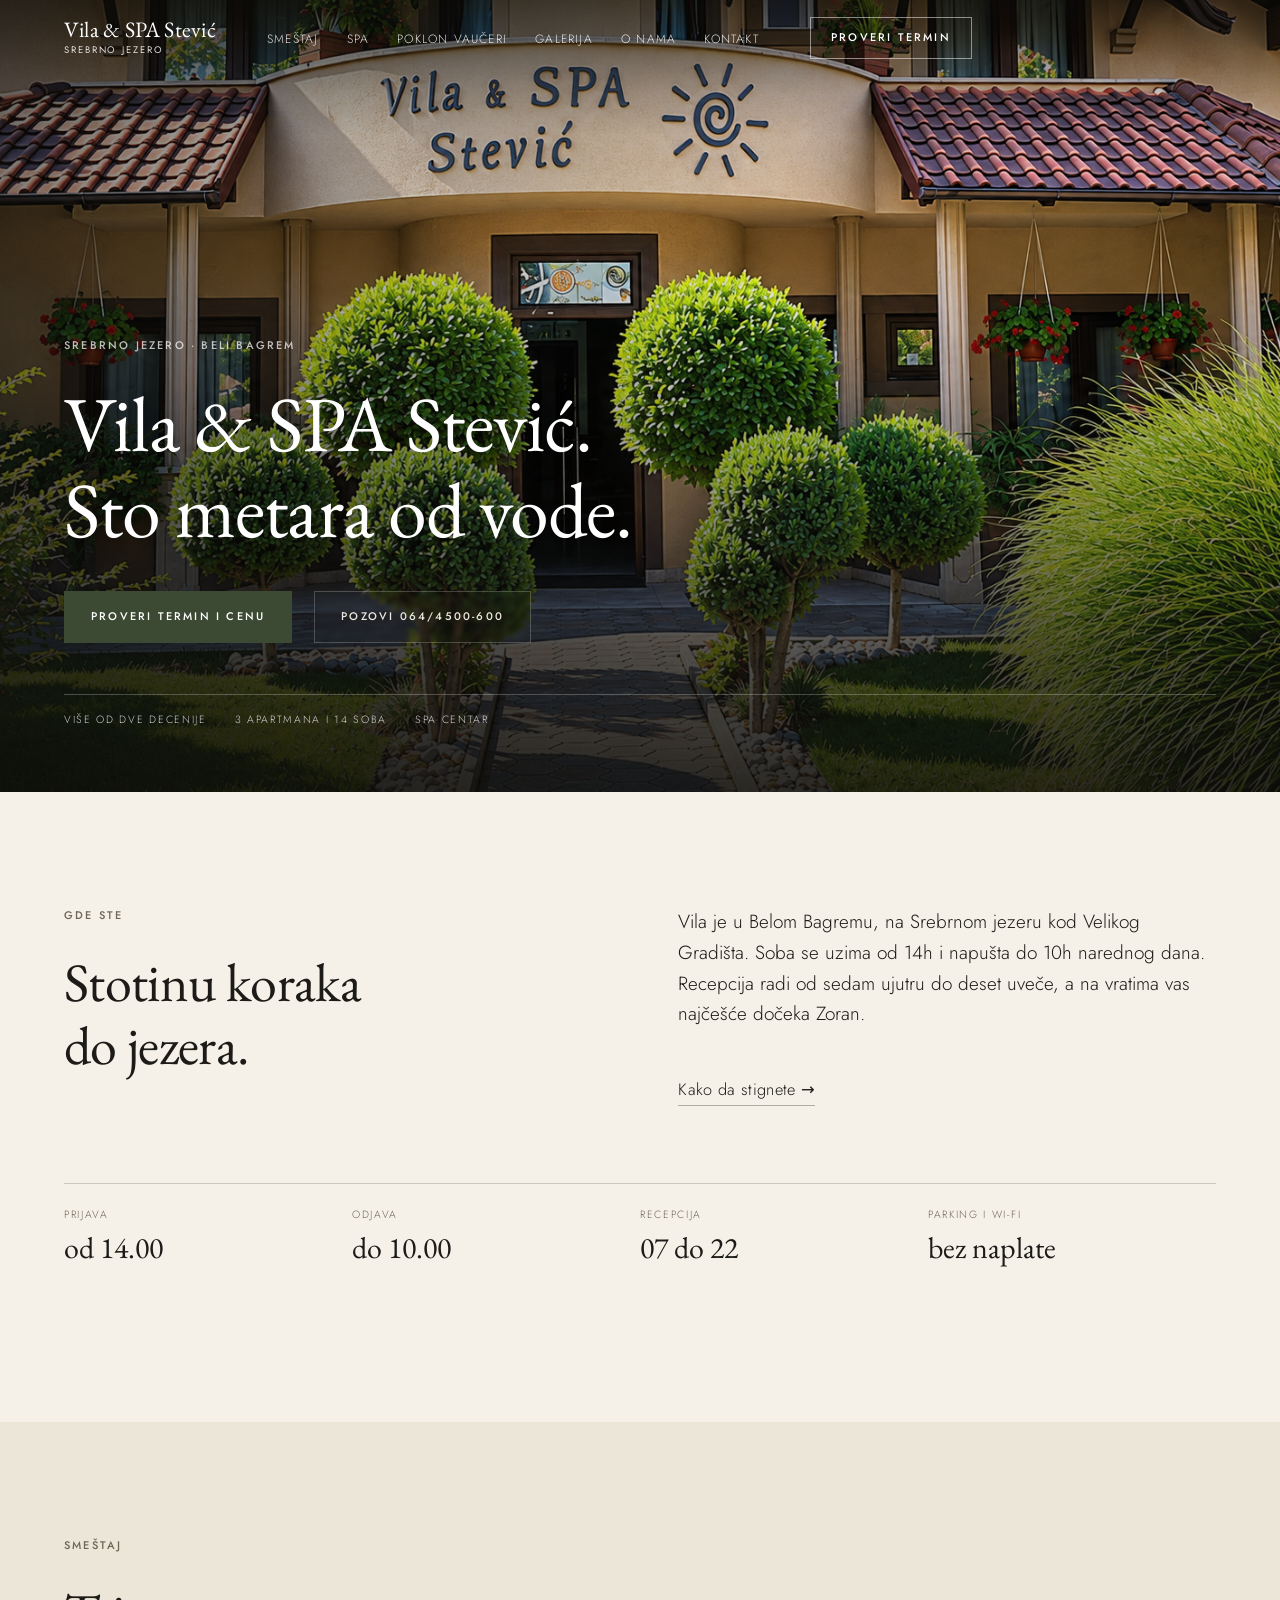
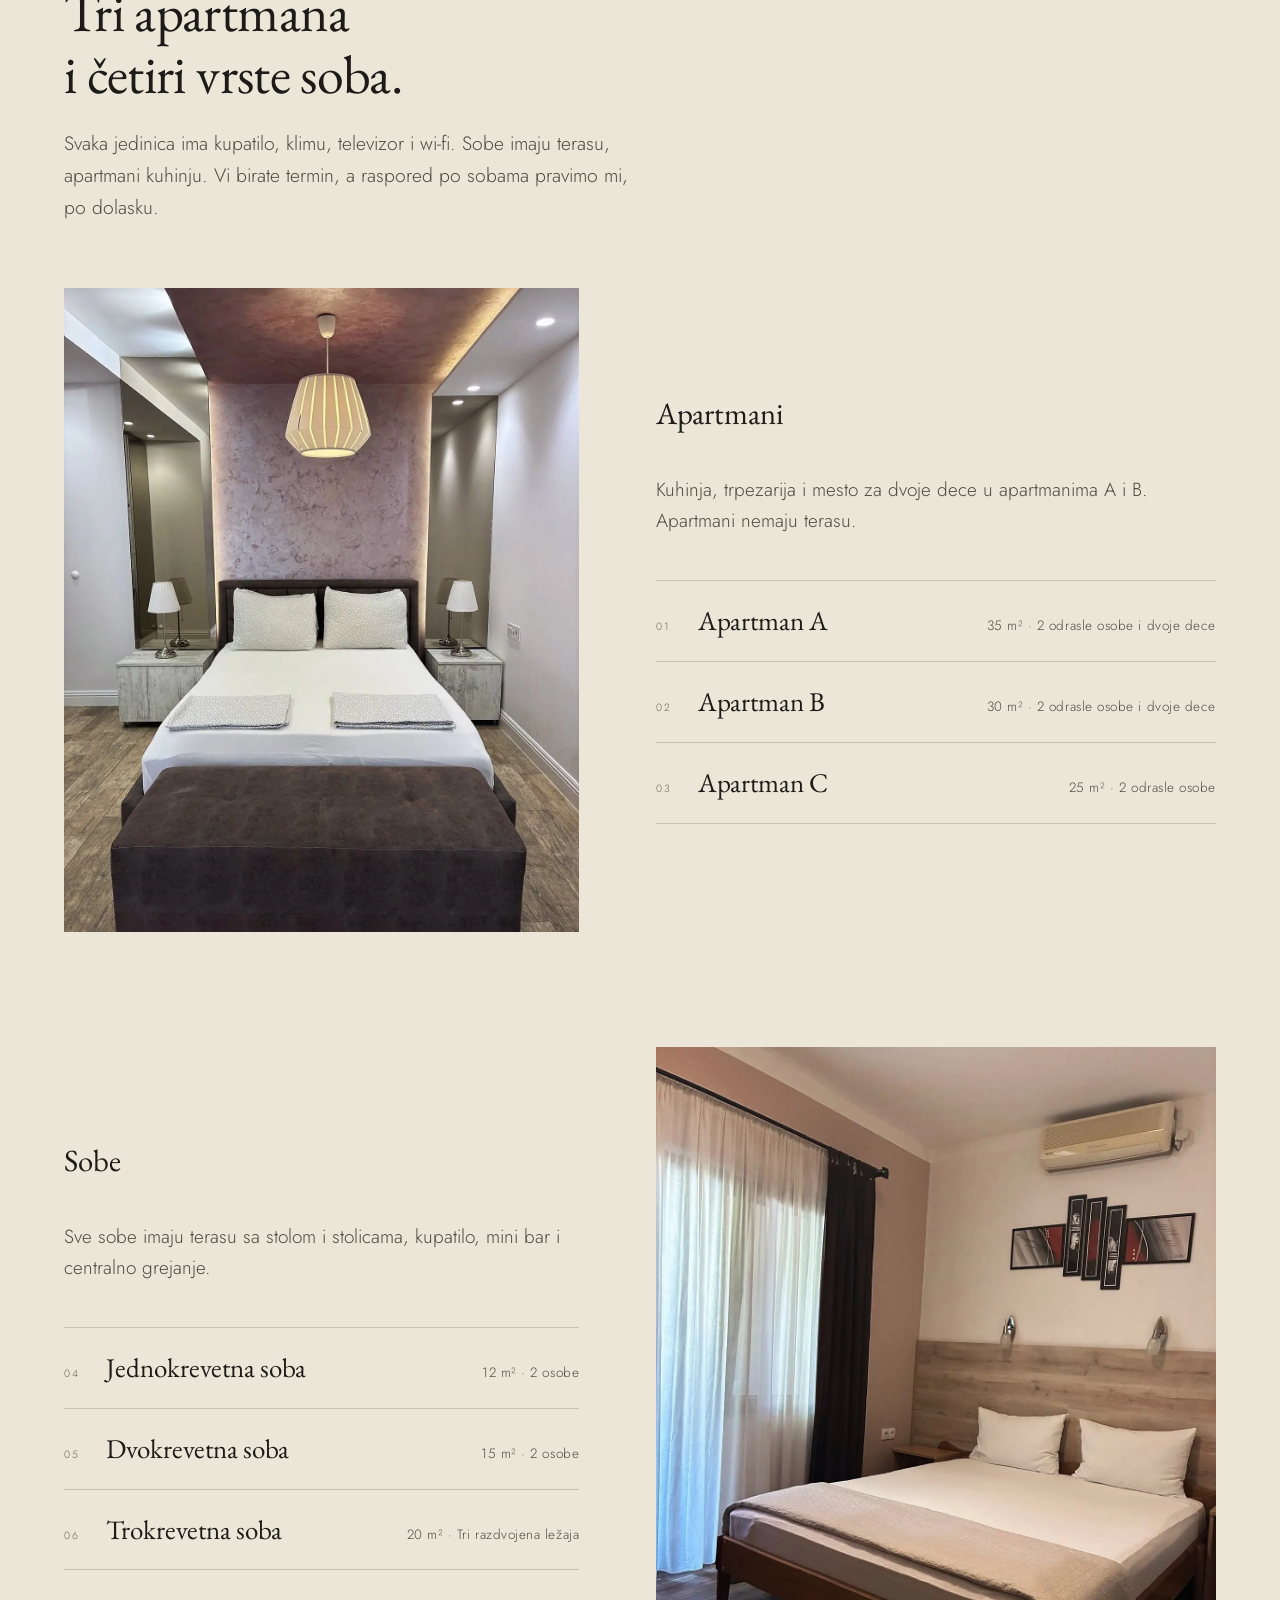
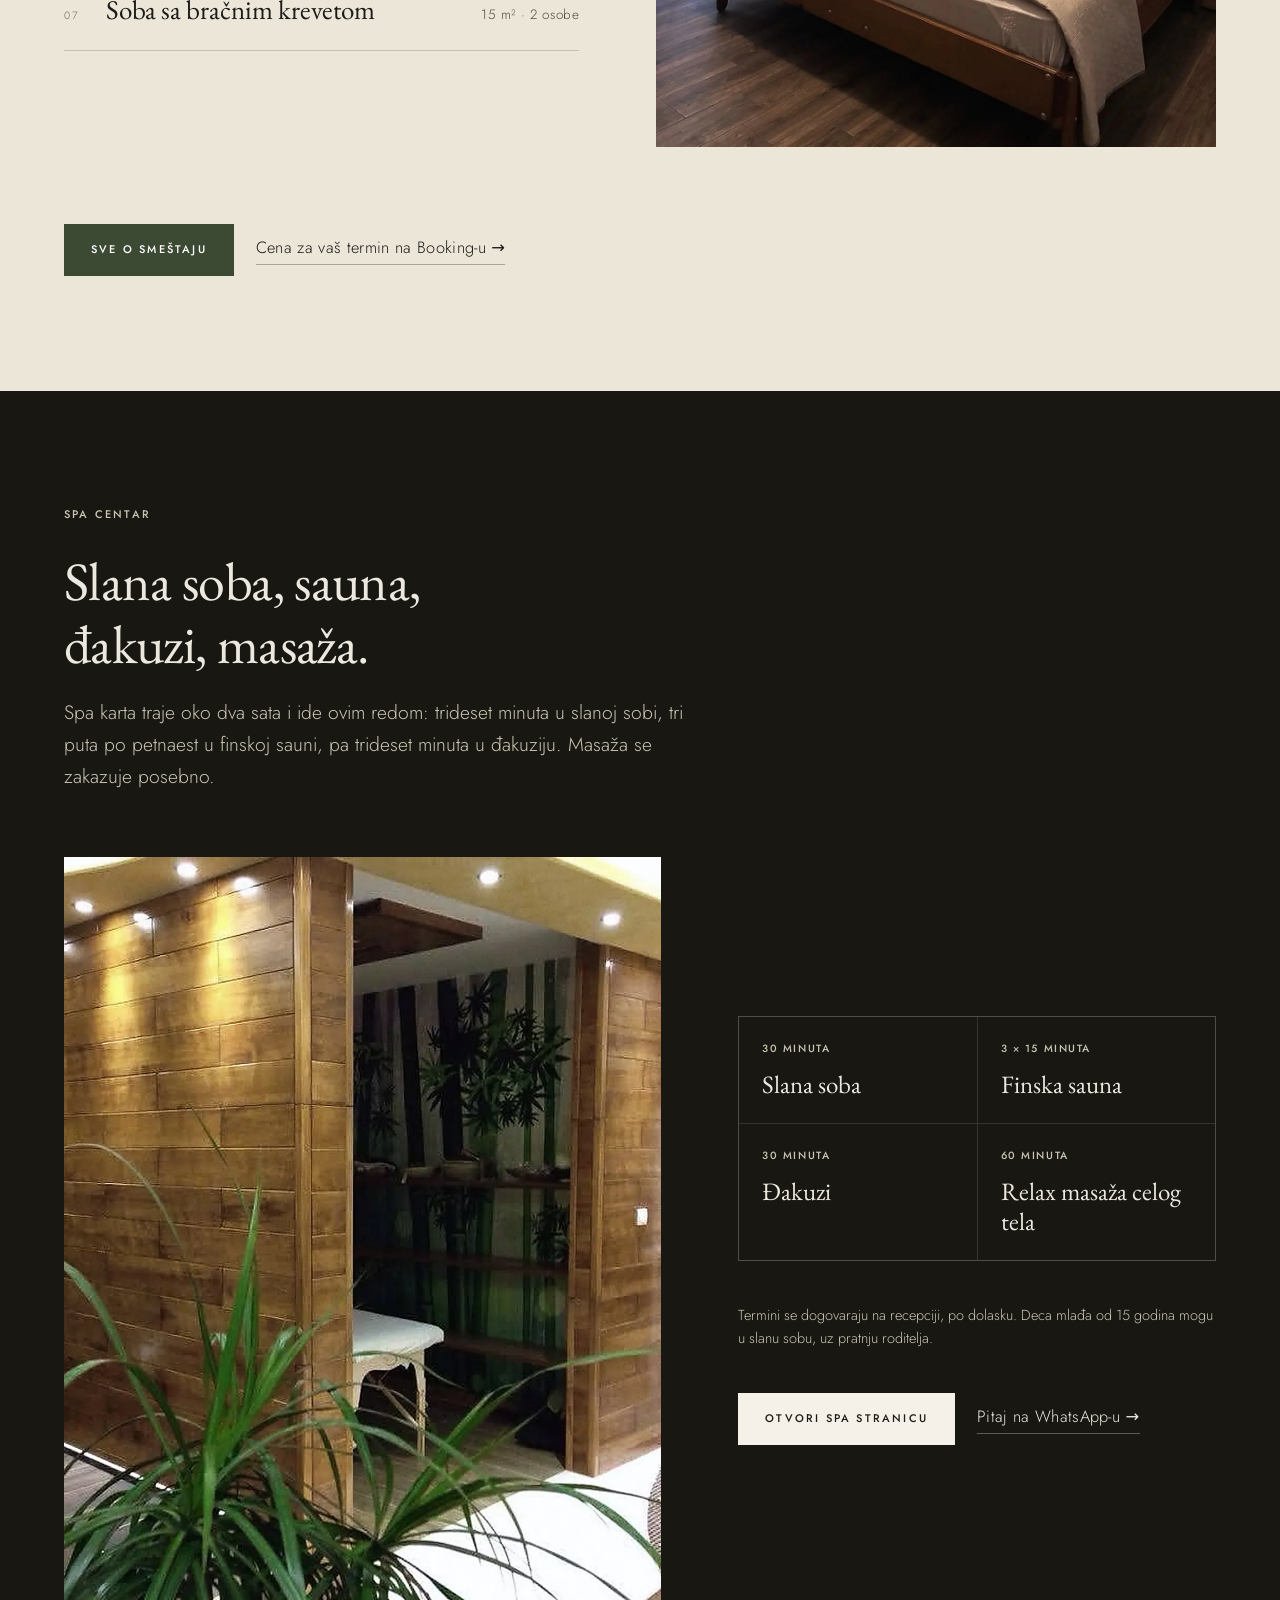
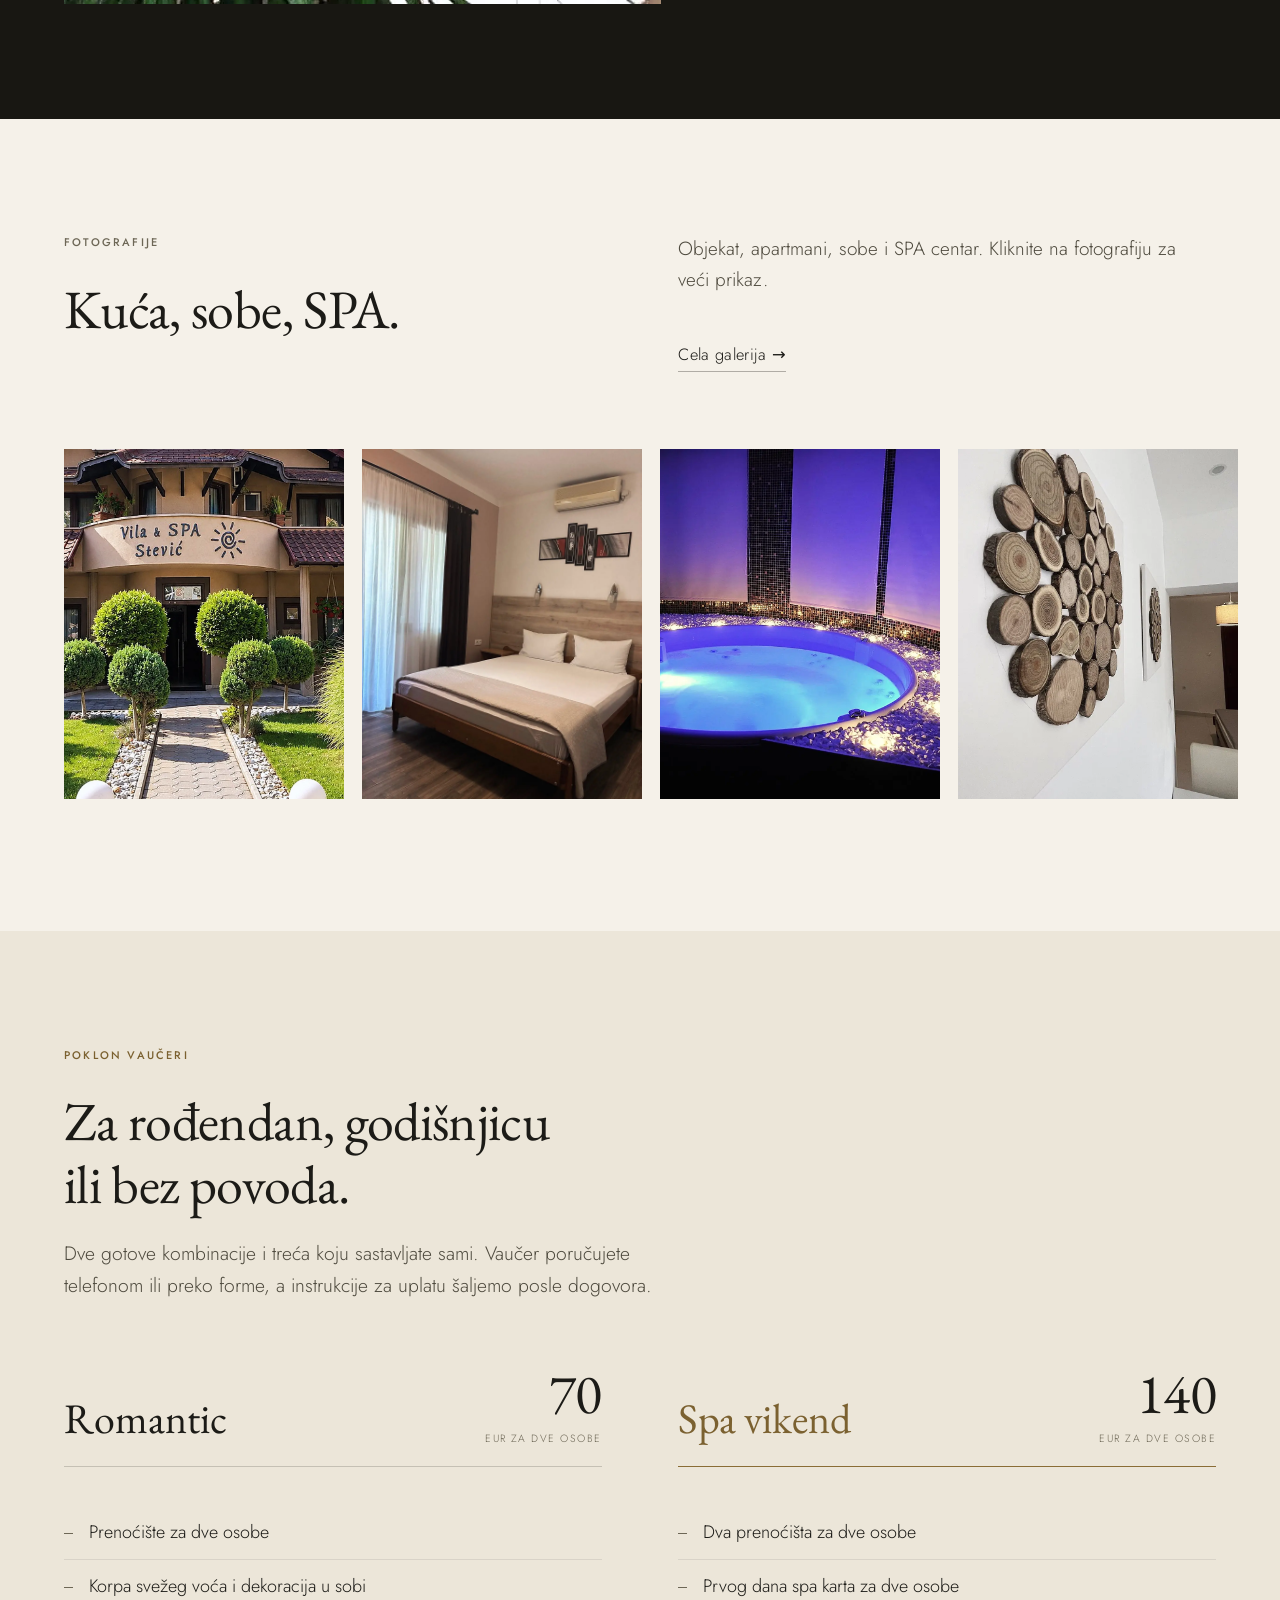
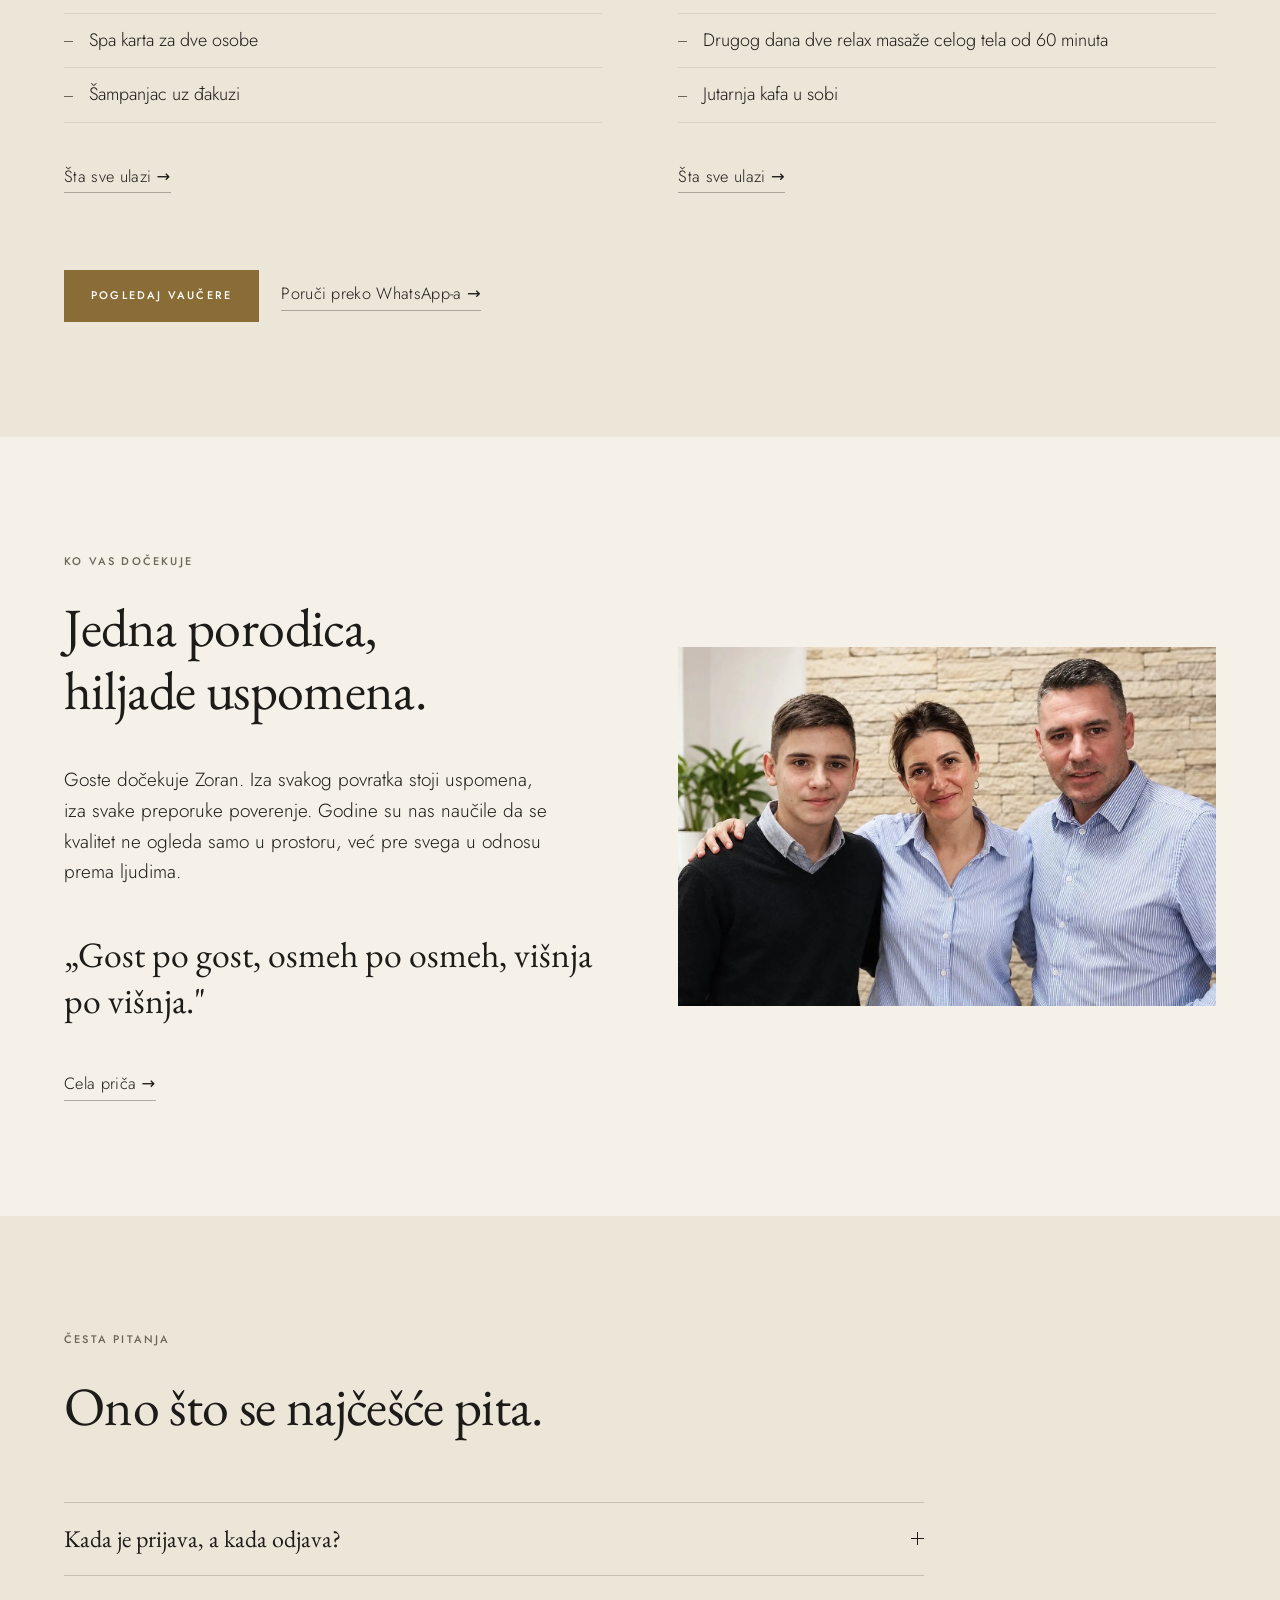
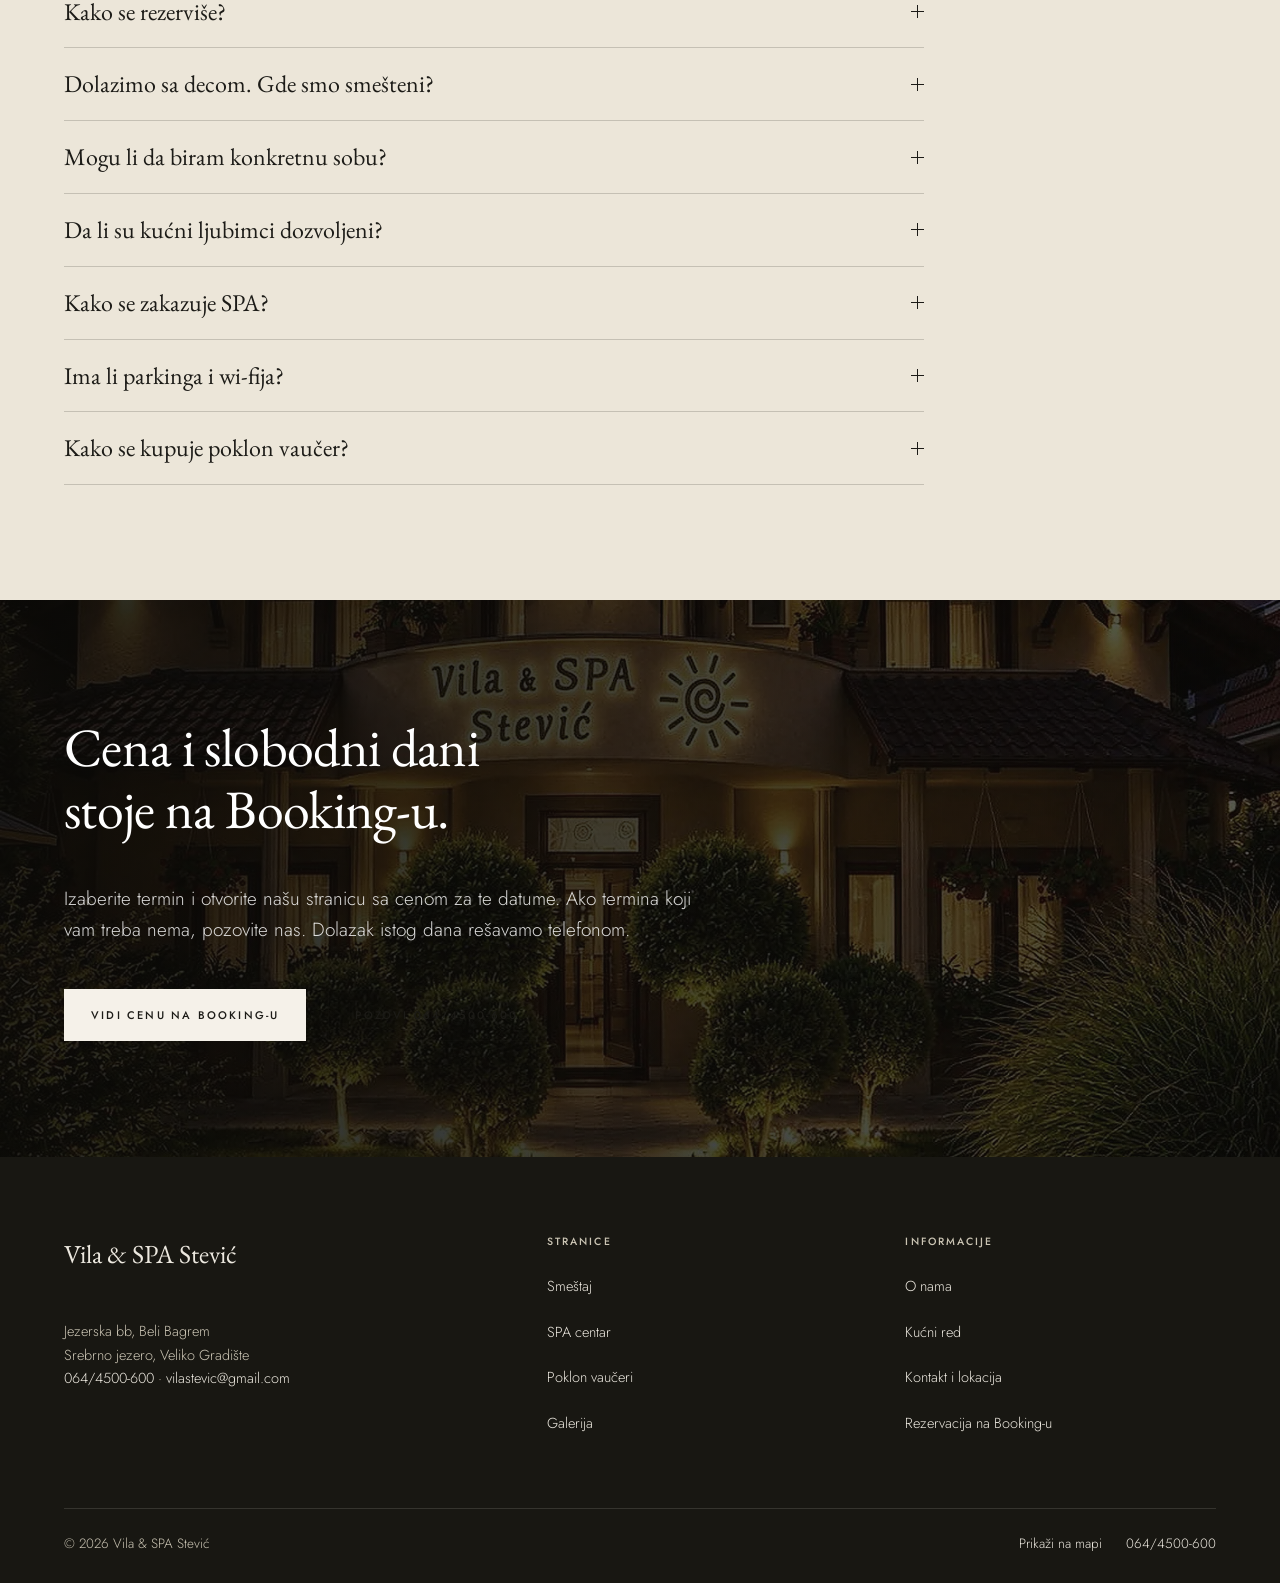
==== commit be6ca774: "Forma radi, na sajtu pise da se ne salje ali stize i formu i na mejl" ====
--- a/index.html
+++ b/index.html
@@ -294,7 +294,7 @@
               type="image/webp"
               srcset="slike/hero-usko.webp"
               media="(max-width: 700px)" />
-            <source type="image/webp" srcset="slike/hero.webp" />
+            <source type="image/webp" srcset="slike/hero.jpg" />
             <img
               src="slike/hero.jpg"
               alt="Vila Stević, ulaz sa stazom i podšišanim šimširom"
@@ -1124,7 +1124,7 @@
         <div class="podnozje__dno">
           <p>&copy; <span id="godina">2026</span> Vila &amp; SPA Stević</p>
           <a
-            href="https://www.google.com/maps/search/?api=1&query=44.764638,21.479723"
+            href="https://www.google.com/maps/place/ViLa+%26+SPA+STEVI%C4%86/@44.764936,21.4796581,17z/data=!4m9!3m8!1s0x47505589f6d74907:0x3c22963df602519a!5m2!4m1!1i2!8m2!3d44.7649322!4d21.482233!16s%2Fg%2F119wqx9x7?entry=ttu&g_ep=EgoyMDI2MDkxMy4wIKXMDSoASAFQAw%3D%3D"
             target="_blank"
             rel="noopener"
             >Prikaži na mapi</a
--- a/css/stil.css
+++ b/css/stil.css
@@ -9,68 +9,82 @@
 :root {
   /* --- Boja ---------------------------------------------------------------
      Paleta je izvučena iz same kuće: oker fasada, terakota crep, šimšir.     */
-  --hartija:      #f5f1e9;   /* osnovna podloga */
-  --hartija-2:    #ece6d9;   /* naizmenična traka */
-  --hartija-3:    #e3dccb;   /* ivice polja, tiha ispuna */
-  --mastilo:      #1c1b17;   /* tekst */
-  --mastilo-2:    #4e4a3e;   /* drugi plan, pun kontrast */
-  --mastilo-3:    #6d6756;   /* SAMO verzalni natpisi i brojevi */
-  --noc:          #181712;   /* tamne sekcije */
-  --noc-2:        #24231b;
-  --noc-3:        #322f25;
-  --zelena:       #3c4a34;   /* glavna akcija */
+  --hartija: #f5f1e9; /* osnovna podloga */
+  --hartija-2: #ece6d9; /* naizmenična traka */
+  --hartija-3: #e3dccb; /* ivice polja, tiha ispuna */
+  --mastilo: #1c1b17; /* tekst */
+  --mastilo-2: #4e4a3e; /* drugi plan, pun kontrast */
+  --mastilo-3: #6d6756; /* SAMO verzalni natpisi i brojevi */
+  --noc: #181712; /* tamne sekcije */
+  --noc-2: #24231b;
+  --noc-3: #322f25;
+  --zelena: #3c4a34; /* glavna akcija */
   --zelena-tamna: #2c3826;
-  --zelena-tiha:  #e0e2d6;
-  --mesing:       #8a6d36;   /* ISKLJUČIVO poklon vaučeri */
-  --mesing-tekst: #7b6130;   /* mesing kada je tekst na hartiji */
-  --mesing-svetli:#c6a867;
-  --crvena:       #8d2f22;
-
-  --linija:       rgba(28, 27, 23, 0.19);
-  --linija-tiha:  rgba(28, 27, 23, 0.09);
-  --linija-noc:   rgba(245, 241, 233, 0.22);
+  --zelena-tiha: #e0e2d6;
+  --mesing: #8a6d36; /* ISKLJUČIVO poklon vaučeri */
+  --mesing-tekst: #7b6130; /* mesing kada je tekst na hartiji */
+  --mesing-svetli: #c6a867;
+  --crvena: #8d2f22;
+
+  --linija: rgba(28, 27, 23, 0.19);
+  --linija-tiha: rgba(28, 27, 23, 0.09);
+  --linija-noc: rgba(245, 241, 233, 0.22);
   --linija-noc-2: rgba(245, 241, 233, 0.13);
-  --tekst-noc:    #ece8df;
-  --tekst-noc-2:  #cbc5b4;
+  --tekst-noc: #ece8df;
+  --tekst-noc-2: #cbc5b4;
 
   /* --- Pismo --------------------------------------------------------------
      Cormorant Garamond samo iznad 26px. Ispod toga nema dovoljno mesa.       */
-  --pismo: "Jost", "Avenir Next", "Segoe UI", system-ui, -apple-system, Arial, sans-serif;
+  --pismo:
+    "Jost", "Avenir Next", "Segoe UI", system-ui, -apple-system, Arial,
+    sans-serif;
   --pismo-naslov: "EB Garamond", "Iowan Old Style", Garamond, Georgia, serif;
 
-  --razmak-natpis: 0.2em;    /* verzalni natpisi */
-  --razmak-usko:  -0.012em;  /* krupni naslovi */
+  --razmak-natpis: 0.2em; /* verzalni natpisi */
+  --razmak-usko: -0.012em; /* krupni naslovi */
 
   /* --- Motion -------------------------------------------------------------
      Dve krive za ceo sajt. Ništa duže od 800 ms.                             */
-  --k:      cubic-bezier(0.215, 0.61, 0.355, 1);
-  --k-izlaz:cubic-bezier(0.16, 1, 0.3, 1);
+  --k: cubic-bezier(0.215, 0.61, 0.355, 1);
+  --k-izlaz: cubic-bezier(0.16, 1, 0.3, 1);
   --t-brzo: 0.2s;
-  --t:      0.45s;
-  --t-sporo:0.8s;
+  --t: 0.45s;
+  --t-sporo: 0.8s;
 
   /* --- Raspored ------------------------------------------------------------ */
   --nav-visina: 64px;
   --traka-mobilna: 58px;
-  --okvir: clamp(20px, 5vw, 64px);      /* bočna margina */
+  --okvir: clamp(20px, 5vw, 64px); /* bočna margina */
   --kontejner: 1280px;
   --uzak: 1000px;
   --proza: 620px;
-  --odeljak: clamp(80px, 9vw, 150px);   /* vertikalni ritam sekcije */
+  --odeljak: clamp(80px, 9vw, 150px); /* vertikalni ritam sekcije */
   --odeljak-kratak: clamp(56px, 6vw, 96px);
 }
-@media (min-width: 1024px) { :root { --nav-visina: 76px; } }
+@media (min-width: 1024px) {
+  :root {
+    --nav-visina: 76px;
+  }
+}
 
 /* ==========================================================================
    1. Osnova
    ========================================================================== */
-*, *::before, *::after { box-sizing: border-box; }
+*,
+*::before,
+*::after {
+  box-sizing: border-box;
+}
 html {
   -webkit-text-size-adjust: 100%;
   scroll-padding-top: calc(var(--nav-visina) + 16px);
   overflow-x: clip;
 }
-@media (prefers-reduced-motion: no-preference) { html { scroll-behavior: smooth; } }
+@media (prefers-reduced-motion: no-preference) {
+  html {
+    scroll-behavior: smooth;
+  }
+}
 body {
   margin: 0;
   background: var(--hartija);
@@ -84,12 +98,34 @@
   -moz-osx-font-smoothing: grayscale;
   font-synthesis-weight: none;
 }
-@media (min-width: 900px) { body { font-size: 19px; } }
-img, video, svg { display: block; max-width: 100%; }
-p { margin: 0; }
-address { font-style: normal; }
-button, input, textarea, select { font: inherit; color: inherit; }
-h1, h2, h3, h4 {
+@media (min-width: 900px) {
+  body {
+    font-size: 19px;
+  }
+}
+img,
+video,
+svg {
+  display: block;
+  max-width: 100%;
+}
+p {
+  margin: 0;
+}
+address {
+  font-style: normal;
+}
+button,
+input,
+textarea,
+select {
+  font: inherit;
+  color: inherit;
+}
+h1,
+h2,
+h3,
+h4 {
   margin: 0;
   font-family: var(--pismo-naslov);
   font-weight: 400;
@@ -97,685 +133,2106 @@
   line-height: 1.16;
   text-wrap: balance;
 }
-p { text-wrap: pretty; }
-a { color: inherit; }
-hr { border: 0; border-top: 1px solid var(--linija); margin: 0; }
-
-:focus-visible { outline: 2px solid var(--zelena); outline-offset: 3px; }
-.tamno :focus-visible, .hero :focus-visible { outline-color: var(--mesing-svetli); }
-
-.sr { position: absolute; width: 1px; height: 1px; padding: 0; margin: -1px; overflow: hidden; clip: rect(0 0 0 0); white-space: nowrap; border: 0; }
+p {
+  text-wrap: pretty;
+}
+a {
+  color: inherit;
+}
+hr {
+  border: 0;
+  border-top: 1px solid var(--linija);
+  margin: 0;
+}
+
+:focus-visible {
+  outline: 2px solid var(--zelena);
+  outline-offset: 3px;
+}
+.tamno :focus-visible,
+.hero :focus-visible {
+  outline-color: var(--mesing-svetli);
+}
+
+.sr {
+  position: absolute;
+  width: 1px;
+  height: 1px;
+  padding: 0;
+  margin: -1px;
+  overflow: hidden;
+  clip: rect(0 0 0 0);
+  white-space: nowrap;
+  border: 0;
+}
 .preskoci {
-  position: absolute; top: 10px; left: 10px; z-index: 300;
-  padding: 12px 20px; background: var(--zelena); color: #fff;
-  text-decoration: none; transform: translateY(-250%);
-}
-.preskoci:focus { transform: none; }
+  position: absolute;
+  top: 10px;
+  left: 10px;
+  z-index: 300;
+  padding: 12px 20px;
+  background: var(--zelena);
+  color: #fff;
+  text-decoration: none;
+  transform: translateY(-250%);
+}
+.preskoci:focus {
+  transform: none;
+}
 
 /* ==========================================================================
    2. Raspored
    ========================================================================== */
-.omot { width: 100%; max-width: var(--kontejner); margin: 0 auto; padding: 0 var(--okvir); }
-.omot--uzak { max-width: var(--uzak); }
-.omot--pun  { max-width: none; padding: 0 var(--okvir); }
-
-.odeljak { padding: var(--odeljak) 0; }
-.odeljak--kratak { padding: var(--odeljak-kratak) 0; }
-.odeljak--alt { background: var(--hartija-2); }
-.odeljak--tamno, .tamno { background: var(--noc); color: var(--tekst-noc); }
-.tamno h1, .tamno h2, .tamno h3 { color: var(--tekst-noc); }
-
-.proza { max-width: var(--proza); }
+.omot {
+  width: 100%;
+  max-width: var(--kontejner);
+  margin: 0 auto;
+  padding: 0 var(--okvir);
+}
+.omot--uzak {
+  max-width: var(--uzak);
+}
+.omot--pun {
+  max-width: none;
+  padding: 0 var(--okvir);
+}
+
+.odeljak {
+  padding: var(--odeljak) 0;
+}
+.odeljak--kratak {
+  padding: var(--odeljak-kratak) 0;
+}
+.odeljak--alt {
+  background: var(--hartija-2);
+}
+.odeljak--tamno,
+.tamno {
+  background: var(--noc);
+  color: var(--tekst-noc);
+}
+.tamno h1,
+.tamno h2,
+.tamno h3 {
+  color: var(--tekst-noc);
+}
+
+.proza {
+  max-width: var(--proza);
+}
 
 /* --- Uvod u sekciju: natpis, naslov, lead ---------------------------------- */
 .natpis {
   font-family: var(--pismo);
-  font-size: 11px; font-weight: 500;
+  font-size: 11px;
+  font-weight: 500;
   letter-spacing: var(--razmak-natpis);
   text-transform: uppercase;
   color: var(--mastilo-3);
   margin: 0 0 26px;
 }
-.tamno .natpis { color: var(--tekst-noc-2); }
-.natpis--mesing { color: var(--mesing-tekst); }
-
-.uvod { max-width: 820px; }
-.uvod__naslov { font-size: clamp(31px, 4.6vw, 54px); }
+.tamno .natpis {
+  color: var(--tekst-noc-2);
+}
+.natpis--mesing {
+  color: var(--mesing-tekst);
+}
+
+.uvod {
+  max-width: 820px;
+}
+.uvod__naslov {
+  font-size: clamp(31px, 4.6vw, 54px);
+}
 .uvod__lead {
-  margin-top: 22px; max-width: var(--proza);
-  color: var(--mastilo-2); font-size: 1.02em; line-height: 1.65;
-}
-.tamno .uvod__lead { color: var(--tekst-noc-2); }
-.uvod + *, .uvod + .spisak, .uvod + .mreza, .uvod + .pitanja,
-.uvod + ul, .uvod + ol, .uvod + div { margin-top: clamp(44px, 5vw, 80px); }
-
-h1.veliki { font-size: clamp(38px, 6.4vw, 74px); }
-h2.veliki { font-size: clamp(31px, 4.6vw, 54px); }
-h3.srednji { font-family: var(--pismo-naslov); font-size: clamp(23px, 2.4vw, 32px); font-weight: 400; letter-spacing: 0; }
+  margin-top: 22px;
+  max-width: var(--proza);
+  color: var(--mastilo-2);
+  font-size: 1.02em;
+  line-height: 1.65;
+}
+.tamno .uvod__lead {
+  color: var(--tekst-noc-2);
+}
+.uvod + *,
+.uvod + .spisak,
+.uvod + .mreza,
+.uvod + .pitanja,
+.uvod + ul,
+.uvod + ol,
+.uvod + div {
+  margin-top: clamp(44px, 5vw, 80px);
+}
+
+h1.veliki {
+  font-size: clamp(38px, 6.4vw, 74px);
+}
+h2.veliki {
+  font-size: clamp(31px, 4.6vw, 54px);
+}
+h3.srednji {
+  font-family: var(--pismo-naslov);
+  font-size: clamp(23px, 2.4vw, 32px);
+  font-weight: 400;
+  letter-spacing: 0;
+}
 
 /* ==========================================================================
    3. Dugmad i veze
    ========================================================================== */
 .dugme {
-  display: inline-flex; align-items: center; justify-content: center; gap: 10px;
-  min-height: 52px; padding: 0 26px;
-  background: var(--zelena); color: #fff;
+  display: inline-flex;
+  align-items: center;
+  justify-content: center;
+  gap: 10px;
+  min-height: 52px;
+  padding: 0 26px;
+  background: var(--zelena);
+  color: #fff;
   border: 1px solid var(--zelena);
-  font-size: 11px; font-weight: 500; letter-spacing: var(--razmak-natpis);
-  text-transform: uppercase; text-decoration: none; cursor: pointer;
-  transition: background var(--t-brzo) var(--k), color var(--t-brzo) var(--k), border-color var(--t-brzo) var(--k);
-}
-.dugme:hover { background: var(--zelena-tamna); border-color: var(--zelena-tamna); }
-.dugme[disabled] { opacity: 0.45; cursor: default; }
-
-.dugme--tiho { background: transparent; color: var(--mastilo); border-color: var(--linija); }
-.dugme--tiho:hover { background: transparent; border-color: var(--mastilo); color: var(--mastilo); }
-.tamno .dugme--tiho, .hero .dugme--tiho { color: var(--tekst-noc); border-color: var(--linija-noc); }
-.tamno .dugme--tiho:hover, .hero .dugme--tiho:hover { border-color: var(--tekst-noc); color: var(--tekst-noc); }
-.dugme--svetlo { background: var(--hartija); border-color: var(--hartija); color: var(--mastilo); }
-.dugme--svetlo:hover { background: #fff; border-color: #fff; color: var(--mastilo); }
-.dugme--mesing { background: var(--mesing); border-color: var(--mesing); }
-.dugme--mesing:hover { background: #6f5829; border-color: #6f5829; }
-.dugme--puno { width: 100%; }
+  font-size: 11px;
+  font-weight: 500;
+  letter-spacing: var(--razmak-natpis);
+  text-transform: uppercase;
+  text-decoration: none;
+  cursor: pointer;
+  transition:
+    background var(--t-brzo) var(--k),
+    color var(--t-brzo) var(--k),
+    border-color var(--t-brzo) var(--k);
+}
+.dugme:hover {
+  background: var(--zelena-tamna);
+  border-color: var(--zelena-tamna);
+}
+.dugme[disabled] {
+  opacity: 0.45;
+  cursor: default;
+}
+
+.dugme--tiho {
+  background: transparent;
+  color: var(--mastilo);
+  border-color: var(--linija);
+}
+.dugme--tiho:hover {
+  background: transparent;
+  border-color: var(--mastilo);
+  color: var(--mastilo);
+}
+.tamno .dugme--tiho,
+.hero .dugme--tiho {
+  color: var(--tekst-noc);
+  border-color: var(--linija-noc);
+}
+.tamno .dugme--tiho:hover,
+.hero .dugme--tiho:hover {
+  border-color: var(--tekst-noc);
+  color: var(--tekst-noc);
+}
+.dugme--svetlo {
+  background: var(--hartija);
+  border-color: var(--hartija);
+  color: var(--mastilo);
+}
+.dugme--svetlo:hover {
+  background: #fff;
+  border-color: #fff;
+  color: var(--mastilo);
+}
+.dugme--mesing {
+  background: var(--mesing);
+  border-color: var(--mesing);
+}
+.dugme--mesing:hover {
+  background: #6f5829;
+  border-color: #6f5829;
+}
+.dugme--puno {
+  width: 100%;
+}
 
 /* Tekstualna veza sa tankom linijom koja se puni na hover */
 .veza {
-  display: inline-block; position: relative;
-  font-size: 0.86em; letter-spacing: 0.02em; text-decoration: none;
-  padding-bottom: 3px; color: inherit;
+  display: inline-block;
+  position: relative;
+  font-size: 0.86em;
+  letter-spacing: 0.02em;
+  text-decoration: none;
+  padding-bottom: 3px;
+  color: inherit;
 }
 .veza::after {
-  content: ""; position: absolute; left: 0; right: 0; bottom: 0; height: 1px;
-  background: currentColor; opacity: 0.32;
-  transform-origin: left; transition: opacity var(--t-brzo) var(--k);
-}
-.veza:hover::after { opacity: 1; }
-.veza__strelica { display: inline-block; transition: transform var(--t-brzo) var(--k); }
-.veza:hover .veza__strelica { transform: translateX(4px); }
+  content: "";
+  position: absolute;
+  left: 0;
+  right: 0;
+  bottom: 0;
+  height: 1px;
+  background: currentColor;
+  opacity: 0.32;
+  transform-origin: left;
+  transition: opacity var(--t-brzo) var(--k);
+}
+.veza:hover::after {
+  opacity: 1;
+}
+.veza__strelica {
+  display: inline-block;
+  transition: transform var(--t-brzo) var(--k);
+}
+.veza:hover .veza__strelica {
+  transform: translateX(4px);
+}
 @media (pointer: coarse) {
-  .veza::before { content: ""; position: absolute; inset: -13px -6px -11px; }
-}
-
-.akcije { display: flex; flex-wrap: wrap; gap: 14px 22px; align-items: center; }
+  .veza::before {
+    content: "";
+    position: absolute;
+    inset: -13px -6px -11px;
+  }
+}
+
+.akcije {
+  display: flex;
+  flex-wrap: wrap;
+  gap: 14px 22px;
+  align-items: center;
+}
 
 /* ==========================================================================
    4. Navigacija
    ========================================================================== */
 .nav {
-  position: fixed; inset: 0 0 auto 0; z-index: 120;
+  position: fixed;
+  inset: 0 0 auto 0;
+  z-index: 120;
   height: var(--nav-visina);
-  display: flex; align-items: center;
+  display: flex;
+  align-items: center;
   color: var(--mastilo);
-  transition: background var(--t) var(--k), color var(--t) var(--k), border-color var(--t) var(--k);
+  transition:
+    background var(--t) var(--k),
+    color var(--t) var(--k),
+    border-color var(--t) var(--k);
   border-bottom: 1px solid transparent;
 }
 .nav::before {
-  content: ""; position: absolute; inset: 0; z-index: -1;
-  background: var(--hartija); opacity: 0;
+  content: "";
+  position: absolute;
+  inset: 0;
+  z-index: -1;
+  background: var(--hartija);
+  opacity: 0;
   transition: opacity var(--t) var(--k);
 }
-.nav--preko, .nav--tamno { color: #fff; }
+.nav--preko,
+.nav--tamno {
+  color: #fff;
+}
 /* Stranice čije zaglavlje je tamno: traka je svetla dok se ne skroluje, pa postaje tamna. */
-.nav--tamno::before { background: var(--noc); }
-.nav--tamno.nav--cvrst { color: var(--tekst-noc); border-bottom-color: var(--linija-noc-2); }
-.nav--tamno .nav__akcija { color: #fff; border-color: rgba(255,255,255,0.45); background: transparent; }
-.nav--tamno .nav__akcija:hover { background: #fff; border-color: #fff; color: var(--mastilo); }
+.nav--tamno::before {
+  background: var(--noc);
+}
+.nav--tamno.nav--cvrst {
+  color: var(--tekst-noc);
+  border-bottom-color: var(--linija-noc-2);
+}
+.nav--tamno .nav__akcija {
+  color: #fff;
+  border-color: rgba(255, 255, 255, 0.45);
+  background: transparent;
+}
+.nav--tamno .nav__akcija:hover {
+  background: #fff;
+  border-color: #fff;
+  color: var(--mastilo);
+}
 .nav--preko::after {
-  content: ""; position: absolute; inset: 0 0 -60px 0; z-index: -2;
-  background: linear-gradient(to bottom, rgba(10,10,8,0.42), rgba(10,10,8,0));
+  content: "";
+  position: absolute;
+  inset: 0 0 -60px 0;
+  z-index: -2;
+  background: linear-gradient(
+    to bottom,
+    rgba(10, 10, 8, 0.42),
+    rgba(10, 10, 8, 0)
+  );
   pointer-events: none;
 }
-.nav--cvrst { border-bottom-color: var(--linija); color: var(--mastilo); }
-.nav--cvrst::before { opacity: 1; }
-.nav--cvrst::after { opacity: 0; }
-
-.nav__omot { display: flex; align-items: center; gap: clamp(20px, 4vw, 56px); width: 100%; }
+.nav--cvrst {
+  border-bottom-color: var(--linija);
+  color: var(--mastilo);
+}
+.nav--cvrst::before {
+  opacity: 1;
+}
+.nav--cvrst::after {
+  opacity: 0;
+}
+
+.nav__omot {
+  display: flex;
+  align-items: center;
+  gap: clamp(20px, 4vw, 56px);
+  width: 100%;
+}
 .nav__znak {
-  font-family: var(--pismo-naslov); font-size: 22px; font-weight: 400;
-  letter-spacing: 0.01em; text-decoration: none; line-height: 1; white-space: nowrap;
-}
-.nav__znak span { display: block; font-family: var(--pismo); font-size: 9.5px; font-weight: 400; letter-spacing: 0.2em; text-transform: uppercase; opacity: 0.85; margin-top: 5px; }
-.nav__spisak { display: none; margin-left: auto; align-items: center; gap: clamp(18px, 2.2vw, 34px); list-style: none; padding: 0; margin-block: 0; }
-.nav__spisak a { font-size: 12px; letter-spacing: 0.1em; text-transform: uppercase; text-decoration: none; opacity: 0.86; transition: opacity var(--t-brzo) var(--k); }
-.nav__spisak a:hover, .nav__spisak a[aria-current="page"] { opacity: 1; }
-.nav__spisak a[aria-current="page"] { text-decoration: underline; text-underline-offset: 6px; text-decoration-thickness: 1px; }
-.nav__akcija { display: none; }
+  font-family: var(--pismo-naslov);
+  font-size: 22px;
+  font-weight: 400;
+  letter-spacing: 0.01em;
+  text-decoration: none;
+  line-height: 1;
+  white-space: nowrap;
+}
+.nav__znak span {
+  display: block;
+  font-family: var(--pismo);
+  font-size: 9.5px;
+  font-weight: 400;
+  letter-spacing: 0.2em;
+  text-transform: uppercase;
+  opacity: 0.85;
+  margin-top: 5px;
+}
+.nav__spisak {
+  display: none;
+  margin-left: auto;
+  align-items: center;
+  gap: clamp(18px, 2.2vw, 34px);
+  list-style: none;
+  padding: 0;
+  margin-block: 0;
+}
+.nav__spisak a {
+  font-size: 12px;
+  letter-spacing: 0.1em;
+  text-transform: uppercase;
+  text-decoration: none;
+  opacity: 0.86;
+  transition: opacity var(--t-brzo) var(--k);
+}
+.nav__spisak a:hover,
+.nav__spisak a[aria-current="page"] {
+  opacity: 1;
+}
+.nav__spisak a[aria-current="page"] {
+  text-decoration: underline;
+  text-underline-offset: 6px;
+  text-decoration-thickness: 1px;
+}
+.nav__akcija {
+  display: none;
+}
 @media (min-width: 1024px) {
-  .nav__spisak { display: flex; }
-  .nav__akcija { display: inline-flex; min-height: 42px; padding: 0 20px; }
-  .nav--preko .nav__akcija { background: transparent; border-color: rgba(255,255,255,0.5); color: #fff; }
-  .nav--preko .nav__akcija:hover { background: #fff; border-color: #fff; color: var(--mastilo); }
+  .nav__spisak {
+    display: flex;
+  }
+  .nav__akcija {
+    display: inline-flex;
+    min-height: 42px;
+    padding: 0 20px;
+  }
+  .nav--preko .nav__akcija {
+    background: transparent;
+    border-color: rgba(255, 255, 255, 0.5);
+    color: #fff;
+  }
+  .nav--preko .nav__akcija:hover {
+    background: #fff;
+    border-color: #fff;
+    color: var(--mastilo);
+  }
 }
 
 .nav__meni {
-  margin-left: auto; display: inline-flex; align-items: center; gap: 10px;
-  background: none; border: 0; padding: 8px 0; cursor: pointer;
-  font-size: 11px; letter-spacing: var(--razmak-natpis); text-transform: uppercase; color: inherit;
-}
-@media (min-width: 1024px) { .nav__meni { display: none; } }
-.nav__crte { position: relative; width: 22px; height: 9px; }
-.nav__crte i { position: absolute; left: 0; right: 0; height: 1px; background: currentColor; transition: transform var(--t) var(--k-izlaz); }
-.nav__crte i:first-child { top: 0; }
-.nav__crte i:last-child { bottom: 0; }
-[aria-expanded="true"] .nav__crte i:first-child { transform: translateY(4px) rotate(45deg); }
-[aria-expanded="true"] .nav__crte i:last-child { transform: translateY(-4px) rotate(-45deg); }
+  margin-left: auto;
+  display: inline-flex;
+  align-items: center;
+  gap: 10px;
+  background: none;
+  border: 0;
+  padding: 8px 0;
+  cursor: pointer;
+  font-size: 11px;
+  letter-spacing: var(--razmak-natpis);
+  text-transform: uppercase;
+  color: inherit;
+}
+@media (min-width: 1024px) {
+  .nav__meni {
+    display: none;
+  }
+}
+.nav__crte {
+  position: relative;
+  width: 22px;
+  height: 9px;
+}
+.nav__crte i {
+  position: absolute;
+  left: 0;
+  right: 0;
+  height: 1px;
+  background: currentColor;
+  transition: transform var(--t) var(--k-izlaz);
+}
+.nav__crte i:first-child {
+  top: 0;
+}
+.nav__crte i:last-child {
+  bottom: 0;
+}
+[aria-expanded="true"] .nav__crte i:first-child {
+  transform: translateY(4px) rotate(45deg);
+}
+[aria-expanded="true"] .nav__crte i:last-child {
+  transform: translateY(-4px) rotate(-45deg);
+}
 
 /* --- Meni na telefonu ------------------------------------------------------ */
 .meni {
-  position: fixed; inset: 0; z-index: 110;
+  position: fixed;
+  inset: 0;
+  z-index: 110;
   padding: calc(var(--nav-visina) + 32px) var(--okvir) 40px;
-  display: flex; flex-direction: column;
-  opacity: 0; visibility: hidden;
-  transition: opacity var(--t) var(--k), visibility var(--t);
+  display: flex;
+  flex-direction: column;
+  opacity: 0;
+  visibility: hidden;
+  transition:
+    opacity var(--t) var(--k),
+    visibility var(--t);
   overflow-y: auto;
 }
-.meni[data-otvoren="1"] { opacity: 1; visibility: visible; }
-.meni__spisak { list-style: none; margin: 0; padding: 0; }
-.meni__spisak li { border-top: 1px solid var(--linija-noc-2); }
-.meni__spisak li:last-child { border-bottom: 1px solid var(--linija-noc-2); }
+.meni[data-otvoren="1"] {
+  opacity: 1;
+  visibility: visible;
+}
+.meni__spisak {
+  list-style: none;
+  margin: 0;
+  padding: 0;
+}
+.meni__spisak li {
+  border-top: 1px solid var(--linija-noc-2);
+}
+.meni__spisak li:last-child {
+  border-bottom: 1px solid var(--linija-noc-2);
+}
 .meni__spisak a {
-  display: flex; align-items: baseline; gap: 14px;
-  padding: 18px 0; text-decoration: none;
-  font-family: var(--pismo-naslov); font-size: 30px; font-weight: 300;
-}
-.meni__spisak em { font-family: var(--pismo); font-style: normal; font-size: 10px; letter-spacing: 0.18em; color: var(--tekst-noc-2); }
-.meni__dno { margin-top: auto; padding-top: 32px; display: grid; gap: 12px; }
-.meni__dno .dugme { width: 100%; }
+  display: flex;
+  align-items: baseline;
+  gap: 14px;
+  padding: 18px 0;
+  text-decoration: none;
+  font-family: var(--pismo-naslov);
+  font-size: 30px;
+  font-weight: 300;
+}
+.meni__spisak em {
+  font-family: var(--pismo);
+  font-style: normal;
+  font-size: 10px;
+  letter-spacing: 0.18em;
+  color: var(--tekst-noc-2);
+}
+.meni__dno {
+  margin-top: auto;
+  padding-top: 32px;
+  display: grid;
+  gap: 12px;
+}
+.meni__dno .dugme {
+  width: 100%;
+}
 
 /* ==========================================================================
    5. Hero
    ========================================================================== */
 .hero {
-  position: relative; display: flex; align-items: flex-end;
-  min-height: 580px; height: 88svh; max-height: 960px;
-  color: #fff; overflow: clip;
-}
-.hero--kratak { height: auto; min-height: 0; padding: calc(var(--nav-visina) + clamp(64px, 11vw, 150px)) 0 clamp(56px, 7vw, 104px); align-items: flex-start; }
-.hero__slika { position: absolute; inset: 0; }
+  position: relative;
+  display: flex;
+  align-items: flex-end;
+  min-height: 580px;
+  height: 88svh;
+  max-height: 960px;
+  color: #fff;
+  overflow: clip;
+}
+.hero--kratak {
+  height: auto;
+  min-height: 0;
+  padding: calc(var(--nav-visina) + clamp(64px, 11vw, 150px)) 0
+    clamp(56px, 7vw, 104px);
+  align-items: flex-start;
+}
+.hero__slika {
+  position: absolute;
+  inset: 0;
+}
 .hero__slika img {
-  width: 100%; height: 100%; object-fit: cover; object-position: 50% 28%;
-  transform: scale(1.055); transition: transform 1.6s var(--k-izlaz);
-}
-.js .hero.ucitan .hero__slika img { transform: none; }
+  width: 100%;
+  height: 100%;
+  object-fit: cover;
+  object-position: 50% 28%;
+  transform: scale(1.055);
+  transition: transform 1.6s var(--k-izlaz);
+}
+.js .hero.ucitan .hero__slika img {
+  transform: none;
+}
 /* Dva vela: jedan diže kontrast pri dnu gde stoji tekst, drugi štiti navigaciju. */
 .hero__vel {
-  position: absolute; inset: 0; pointer-events: none;
+  position: absolute;
+  inset: 0;
+  pointer-events: none;
   background:
-    linear-gradient(to top,
-      rgba(13,12,9,0.92) 0%,
-      rgba(13,12,9,0.84) 16%,
-      rgba(13,12,9,0.68) 34%,
-      rgba(13,12,9,0.46) 54%,
-      rgba(13,12,9,0.18) 74%,
-      rgba(13,12,9,0.02) 90%),
-    linear-gradient(to bottom, rgba(13,12,9,0.52) 0%, rgba(13,12,9,0.12) 14%, rgba(13,12,9,0) 26%);
+    linear-gradient(
+      to top,
+      rgba(13, 12, 9, 0.92) 0%,
+      rgba(13, 12, 9, 0.84) 16%,
+      rgba(13, 12, 9, 0.68) 34%,
+      rgba(13, 12, 9, 0.46) 54%,
+      rgba(13, 12, 9, 0.18) 74%,
+      rgba(13, 12, 9, 0.02) 90%
+    ),
+    linear-gradient(
+      to bottom,
+      rgba(13, 12, 9, 0.52) 0%,
+      rgba(13, 12, 9, 0.12) 14%,
+      rgba(13, 12, 9, 0) 26%
+    );
 }
 @media (min-width: 900px) {
   .hero__vel {
     background:
-      linear-gradient(to top,
-        rgba(13,12,9,0.88) 0%,
-        rgba(13,12,9,0.70) 18%,
-        rgba(13,12,9,0.40) 38%,
-        rgba(13,12,9,0.12) 58%,
-        rgba(13,12,9,0) 76%),
-      linear-gradient(to right, rgba(13,12,9,0.52) 0%, rgba(13,12,9,0.18) 36%, rgba(13,12,9,0) 62%),
-      linear-gradient(to bottom, rgba(13,12,9,0.46) 0%, rgba(13,12,9,0.10) 12%, rgba(13,12,9,0) 24%);
-  }
-}
-.hero__sadrzaj { position: relative; width: 100%; padding-bottom: clamp(36px, 5vw, 72px); }
-.hero__naslov { font-size: clamp(38px, 6.6vw, 78px); line-height: 1.1; text-wrap: balance; }
-.hero__lead { margin-top: 18px; max-width: 30em; font-size: 0.95em; color: rgba(255,255,255,0.88); text-shadow: 0 1px 24px rgba(0,0,0,0.35); }
-.hero__naslov { text-shadow: 0 2px 40px rgba(0,0,0,0.30); }
-.hero__akcije { margin-top: clamp(26px, 3vw, 38px); }
-.hero .dugme--tiho { backdrop-filter: blur(2px); }
+      linear-gradient(
+        to top,
+        rgba(13, 12, 9, 0.88) 0%,
+        rgba(13, 12, 9, 0.7) 18%,
+        rgba(13, 12, 9, 0.4) 38%,
+        rgba(13, 12, 9, 0.12) 58%,
+        rgba(13, 12, 9, 0) 76%
+      ),
+      linear-gradient(
+        to right,
+        rgba(13, 12, 9, 0.52) 0%,
+        rgba(13, 12, 9, 0.18) 36%,
+        rgba(13, 12, 9, 0) 62%
+      ),
+      linear-gradient(
+        to bottom,
+        rgba(13, 12, 9, 0.46) 0%,
+        rgba(13, 12, 9, 0.1) 12%,
+        rgba(13, 12, 9, 0) 24%
+      );
+  }
+}
+.hero__sadrzaj {
+  position: relative;
+  width: 100%;
+  padding-bottom: clamp(36px, 5vw, 72px);
+}
+.hero__naslov {
+  font-size: clamp(38px, 6.6vw, 78px);
+  line-height: 1.1;
+  text-wrap: balance;
+}
+.hero__lead {
+  margin-top: 18px;
+  max-width: 30em;
+  font-size: 0.95em;
+  color: rgba(255, 255, 255, 0.88);
+  text-shadow: 0 1px 24px rgba(0, 0, 0, 0.35);
+}
+.hero__naslov {
+  text-shadow: 0 2px 40px rgba(0, 0, 0, 0.3);
+}
+.hero__akcije {
+  margin-top: clamp(26px, 3vw, 38px);
+}
+.hero .dugme--tiho {
+  backdrop-filter: blur(2px);
+}
 
 /* Traka činjenica preko dna heroja */
 .hero__meta {
-  position: relative; margin-top: clamp(30px, 4vw, 54px);
-  border-top: 1px solid rgba(255,255,255,0.24);
+  position: relative;
+  margin-top: clamp(30px, 4vw, 54px);
+  border-top: 1px solid rgba(255, 255, 255, 0.24);
   padding-top: 16px;
-  display: flex; flex-wrap: wrap; gap: 6px 28px;
-  font-size: 10.5px; letter-spacing: 0.16em; text-transform: uppercase;
-  color: rgba(255,255,255,0.8);
-}
-.hero__meta span { white-space: nowrap; }
+  display: flex;
+  flex-wrap: wrap;
+  gap: 6px 28px;
+  font-size: 10.5px;
+  letter-spacing: 0.16em;
+  text-transform: uppercase;
+  color: rgba(255, 255, 255, 0.8);
+}
+.hero__meta span {
+  white-space: nowrap;
+}
 @media (max-width: 599px) {
-  .hero__meta { gap: 6px 20px; font-size: 9.5px; letter-spacing: 0.13em; }
-  .hero__meta span:nth-child(n+3) { display: none; }
-}
-@media (max-width: 619px) { .hero__akcije { display: grid; gap: 10px; }
-  .hero__akcije .dugme { width: 100%; } }
+  .hero__meta {
+    gap: 6px 20px;
+    font-size: 9.5px;
+    letter-spacing: 0.13em;
+  }
+  .hero__meta span:nth-child(n + 3) {
+    display: none;
+  }
+}
+@media (max-width: 619px) {
+  .hero__akcije {
+    display: grid;
+    gap: 10px;
+  }
+  .hero__akcije .dugme {
+    width: 100%;
+  }
+}
 
 /* Zaglavlje unutrašnjih stranica bez fotografije */
 .zaglavlje {
-  padding: calc(var(--nav-visina) + clamp(56px, 9vw, 120px)) 0 clamp(40px, 5vw, 72px);
+  padding: calc(var(--nav-visina) + clamp(56px, 9vw, 120px)) 0
+    clamp(40px, 5vw, 72px);
   border-bottom: 1px solid var(--linija);
 }
-.zaglavlje--tamno { border-bottom-color: var(--linija-noc-2); }
-.zaglavlje__naslov { font-size: clamp(35px, 5.6vw, 66px); }
-.zaglavlje__lead { margin-top: 20px; max-width: var(--proza); color: var(--mastilo-2); }
-.zaglavlje--tamno .zaglavlje__lead { color: var(--tekst-noc-2); }
+.zaglavlje--tamno {
+  border-bottom-color: var(--linija-noc-2);
+}
+.zaglavlje__naslov {
+  font-size: clamp(35px, 5.6vw, 66px);
+}
+.zaglavlje__lead {
+  margin-top: 20px;
+  max-width: var(--proza);
+  color: var(--mastilo-2);
+}
+.zaglavlje--tamno .zaglavlje__lead {
+  color: var(--tekst-noc-2);
+}
 
 /* ==========================================================================
    6. Editorial blok: fotografija i tekst
    ========================================================================== */
-.blok { display: grid; gap: clamp(28px, 4vw, 56px); align-items: center; }
+.blok {
+  display: grid;
+  gap: clamp(28px, 4vw, 56px);
+  align-items: center;
+}
 @media (min-width: 900px) {
-  .blok { grid-template-columns: minmax(0, 1fr) minmax(0, 1fr); gap: clamp(40px, 6vw, 96px); }
-  .blok--obrnut > :first-child { order: 2; }
-  .blok--usko { grid-template-columns: minmax(0, 0.92fr) minmax(0, 1fr); }
-  .blok--siroko { grid-template-columns: minmax(0, 1.25fr) minmax(0, 1fr); }
-  .blok--vrh { align-items: start; }
-}
-.blok + .blok { margin-top: clamp(72px, 9vw, 150px); }
-
-figure { margin: 0; }
-.foto { position: relative; overflow: clip; background: var(--hartija-3); }
-.tamno .foto { background: var(--noc-2); }
-.foto img { width: 100%; height: 100%; object-fit: cover; }
-.foto--45 { aspect-ratio: 4 / 5; }
-.foto--32 { aspect-ratio: 3 / 2; }
-.foto--11 { aspect-ratio: 1 / 1; }
-.foto--visoka { aspect-ratio: 3 / 4; }
+  .blok {
+    grid-template-columns: minmax(0, 1fr) minmax(0, 1fr);
+    gap: clamp(40px, 6vw, 96px);
+  }
+  .blok--obrnut > :first-child {
+    order: 2;
+  }
+  .blok--usko {
+    grid-template-columns: minmax(0, 0.92fr) minmax(0, 1fr);
+  }
+  .blok--siroko {
+    grid-template-columns: minmax(0, 1.25fr) minmax(0, 1fr);
+  }
+  .blok--vrh {
+    align-items: start;
+  }
+}
+.blok + .blok {
+  margin-top: clamp(72px, 9vw, 150px);
+}
+
+figure {
+  margin: 0;
+}
+.foto {
+  position: relative;
+  overflow: clip;
+  background: var(--hartija-3);
+}
+.tamno .foto {
+  background: var(--noc-2);
+}
+.foto img {
+  width: 100%;
+  height: 100%;
+  object-fit: cover;
+}
+.foto--45 {
+  aspect-ratio: 4 / 5;
+}
+.foto--32 {
+  aspect-ratio: 3 / 2;
+}
+.foto--11 {
+  aspect-ratio: 1 / 1;
+}
+.foto--visoka {
+  aspect-ratio: 3 / 4;
+}
 .potpis {
-  margin-top: 14px; padding-left: 14px; border-left: 1px solid var(--linija);
-  font-size: 13px; line-height: 1.5; color: var(--mastilo-2);
-}
-.tamno .potpis { border-left-color: var(--linija-noc-2); color: var(--tekst-noc-2); }
+  margin-top: 14px;
+  padding-left: 14px;
+  border-left: 1px solid var(--linija);
+  font-size: 13px;
+  line-height: 1.5;
+  color: var(--mastilo-2);
+}
+.tamno .potpis {
+  border-left-color: var(--linija-noc-2);
+  color: var(--tekst-noc-2);
+}
 
 /* Par fotografija: velika + mala pomerena naniže */
-.par { display: grid; grid-template-columns: 1fr 1fr; gap: 14px; align-items: start; }
-.par > :last-child { margin-top: 0; }
-@media (min-width: 700px) { .par > :last-child { margin-top: clamp(22px, 4vw, 52px); } }
+.par {
+  display: grid;
+  grid-template-columns: 1fr 1fr;
+  gap: 14px;
+  align-items: start;
+}
+.par > :last-child {
+  margin-top: 0;
+}
+@media (min-width: 700px) {
+  .par > :last-child {
+    margin-top: clamp(22px, 4vw, 52px);
+  }
+}
 
 /* ==========================================================================
    7. Hairline spiskovi
    ========================================================================== */
-.spisak { list-style: none; margin: 0; padding: 0; border-top: 1px solid var(--linija); max-width: 860px; }
-.spisak--siroko { max-width: none; }
-.spisak li { border-bottom: 1px solid var(--linija); }
-.tamno .spisak, .tamno .spisak li { border-color: var(--linija-noc-2); }
+.spisak {
+  list-style: none;
+  margin: 0;
+  padding: 0;
+  border-top: 1px solid var(--linija);
+  max-width: 860px;
+}
+.spisak--siroko {
+  max-width: none;
+}
+.spisak li {
+  border-bottom: 1px solid var(--linija);
+}
+.tamno .spisak,
+.tamno .spisak li {
+  border-color: var(--linija-noc-2);
+}
 
 .stavka {
-  display: flex; align-items: baseline; gap: 16px; flex-wrap: wrap;
-  padding: 18px 0; text-decoration: none;
+  display: flex;
+  align-items: baseline;
+  gap: 16px;
+  flex-wrap: wrap;
+  padding: 18px 0;
+  text-decoration: none;
   transition: padding-left var(--t) var(--k-izlaz);
 }
-a.stavka:hover { padding-left: 10px; }
-.stavka__broj { font-size: 10.5px; letter-spacing: 0.16em; color: var(--mastilo-3); min-width: 26px; }
-.tamno .stavka__broj { color: var(--tekst-noc-2); }
-.stavka__ime { font-family: var(--pismo-naslov); font-size: clamp(21px, 2.2vw, 27px); font-weight: 400; letter-spacing: 0; }
-.stavka__meta { margin-left: auto; font-size: 13.5px; letter-spacing: 0.04em; color: var(--mastilo-2); text-align: right; }
+a.stavka:hover {
+  padding-left: 10px;
+}
+.stavka__broj {
+  font-size: 10.5px;
+  letter-spacing: 0.16em;
+  color: var(--mastilo-3);
+  min-width: 26px;
+}
+.tamno .stavka__broj {
+  color: var(--tekst-noc-2);
+}
+.stavka__ime {
+  font-family: var(--pismo-naslov);
+  font-size: clamp(21px, 2.2vw, 27px);
+  font-weight: 400;
+  letter-spacing: 0;
+}
+.stavka__meta {
+  margin-left: auto;
+  font-size: 13.5px;
+  letter-spacing: 0.04em;
+  color: var(--mastilo-2);
+  text-align: right;
+}
 @media (max-width: 700px) {
-  .stavka { display: block; padding: 16px 0; }
-  .stavka__broj { display: inline; margin-right: 10px; }
-  .stavka__ime { display: inline; }
-  .stavka__meta { display: block; margin: 6px 0 0; text-align: left; }
-  a.stavka:hover { padding-left: 0; }
-}
-.tamno .stavka__meta { color: var(--tekst-noc-2); }
+  .stavka {
+    display: block;
+    padding: 16px 0;
+  }
+  .stavka__broj {
+    display: inline;
+    margin-right: 10px;
+  }
+  .stavka__ime {
+    display: inline;
+  }
+  .stavka__meta {
+    display: block;
+    margin: 6px 0 0;
+    text-align: left;
+  }
+  a.stavka:hover {
+    padding-left: 0;
+  }
+}
+.tamno .stavka__meta {
+  color: var(--tekst-noc-2);
+}
 
 /* Red činjenica: labela iznad, vrednost ispod */
-.cinjenice { display: grid; grid-template-columns: repeat(2, minmax(0,1fr)); border-top: 1px solid var(--linija); }
-@media (min-width: 720px) { .cinjenice { grid-template-columns: repeat(4, minmax(0,1fr)); } }
-.cinjenice--dve { grid-template-columns: repeat(2, minmax(0,1fr)) !important; max-width: 520px; }
-.cinjenice--dve > div { border-bottom: 1px solid var(--linija); }
-.cinjenice > div { padding: 22px 20px 22px 0; border-bottom: 1px solid var(--linija); }
-@media (min-width: 720px) { .cinjenice > div { border-bottom: 0; } }
-.cinjenice dt { font-size: 10.5px; letter-spacing: 0.16em; text-transform: uppercase; color: var(--mastilo-3); margin-bottom: 8px; }
-.cinjenice dd { margin: 0; font-family: var(--pismo-naslov); font-size: clamp(22px, 2.4vw, 30px); font-weight: 400; letter-spacing: 0; line-height: 1.15; }
-.tamno .cinjenice, .tamno .cinjenice > div { border-color: var(--linija-noc-2); }
-.tamno .cinjenice dt { color: var(--tekst-noc-2); }
+.cinjenice {
+  display: grid;
+  grid-template-columns: repeat(2, minmax(0, 1fr));
+  border-top: 1px solid var(--linija);
+}
+@media (min-width: 720px) {
+  .cinjenice {
+    grid-template-columns: repeat(4, minmax(0, 1fr));
+  }
+}
+.cinjenice--dve {
+  grid-template-columns: repeat(2, minmax(0, 1fr)) !important;
+  max-width: 520px;
+}
+.cinjenice--dve > div {
+  border-bottom: 1px solid var(--linija);
+}
+.cinjenice > div {
+  padding: 22px 20px 22px 0;
+  border-bottom: 1px solid var(--linija);
+}
+@media (min-width: 720px) {
+  .cinjenice > div {
+    border-bottom: 0;
+  }
+}
+.cinjenice dt {
+  font-size: 10.5px;
+  letter-spacing: 0.16em;
+  text-transform: uppercase;
+  color: var(--mastilo-3);
+  margin-bottom: 8px;
+}
+.cinjenice dd {
+  margin: 0;
+  font-family: var(--pismo-naslov);
+  font-size: clamp(22px, 2.4vw, 30px);
+  font-weight: 400;
+  letter-spacing: 0;
+  line-height: 1.15;
+}
+.tamno .cinjenice,
+.tamno .cinjenice > div {
+  border-color: var(--linija-noc-2);
+}
+.tamno .cinjenice dt {
+  color: var(--tekst-noc-2);
+}
 
 /* Specifikacija jedinice */
-.specifikacija { margin-top: 18px; display: flex; flex-wrap: wrap; gap: 8px 22px; font-size: 13px; letter-spacing: 0.06em; text-transform: uppercase; color: var(--mastilo-2); }
-.specifikacija span { display: inline-flex; align-items: center; gap: 22px; }
-.specifikacija span + span::before { content: ""; width: 1px; height: 11px; background: var(--linija); }
-.tamno .specifikacija { color: var(--tekst-noc-2); }
+.specifikacija {
+  margin-top: 18px;
+  display: flex;
+  flex-wrap: wrap;
+  gap: 8px 22px;
+  font-size: 13px;
+  letter-spacing: 0.06em;
+  text-transform: uppercase;
+  color: var(--mastilo-2);
+}
+.specifikacija span {
+  display: inline-flex;
+  align-items: center;
+  gap: 22px;
+}
+.specifikacija span + span::before {
+  content: "";
+  width: 1px;
+  height: 11px;
+  background: var(--linija);
+}
+.tamno .specifikacija {
+  color: var(--tekst-noc-2);
+}
 
 /* Oprema u dve kolone */
-.oprema { list-style: none; margin: 0; padding: 0; columns: 2; column-gap: 34px; font-size: 0.92em; color: var(--mastilo-2); }
-.oprema li { break-inside: avoid; padding: 5px 0 5px 16px; position: relative; }
-.oprema li::before { content: ""; position: absolute; left: 0; top: 0.98em; width: 8px; height: 1px; background: var(--mastilo-3); }
-@media (max-width: 560px) { .oprema { columns: 1; } }
+.oprema {
+  list-style: none;
+  margin: 0;
+  padding: 0;
+  columns: 2;
+  column-gap: 34px;
+  font-size: 0.92em;
+  color: var(--mastilo-2);
+}
+.oprema li {
+  break-inside: avoid;
+  padding: 5px 0 5px 16px;
+  position: relative;
+}
+.oprema li::before {
+  content: "";
+  position: absolute;
+  left: 0;
+  top: 0.98em;
+  width: 8px;
+  height: 1px;
+  background: var(--mastilo-3);
+}
+@media (max-width: 560px) {
+  .oprema {
+    columns: 1;
+  }
+}
 
 /* ==========================================================================
    8. Traka fotografija (vodoravno prevlačenje)
    ========================================================================== */
 .niz {
-  display: grid; grid-auto-flow: column;
+  display: grid;
+  grid-auto-flow: column;
   grid-auto-columns: min(64vw, 270px);
-  gap: 14px; overflow-x: auto; overscroll-behavior-x: contain;
-  scroll-snap-type: x mandatory; padding: 0 var(--okvir) 8px 0; margin-right: calc(var(--okvir) * -1);
-  scrollbar-width: thin; scrollbar-color: var(--linija) transparent;
-}
-.niz > * { scroll-snap-align: start; }
-@media (min-width: 900px) { .niz { grid-auto-columns: minmax(280px, 22vw); gap: 18px; } }
-.niz::-webkit-scrollbar { height: 3px; }
-.niz::-webkit-scrollbar-thumb { background: var(--linija); }
+  gap: 14px;
+  overflow-x: auto;
+  overscroll-behavior-x: contain;
+  scroll-snap-type: x mandatory;
+  padding: 0 var(--okvir) 8px 0;
+  margin-right: calc(var(--okvir) * -1);
+  scrollbar-width: thin;
+  scrollbar-color: var(--linija) transparent;
+}
+.niz > * {
+  scroll-snap-align: start;
+}
+@media (min-width: 900px) {
+  .niz {
+    grid-auto-columns: minmax(280px, 22vw);
+    gap: 18px;
+  }
+}
+.niz::-webkit-scrollbar {
+  height: 3px;
+}
+.niz::-webkit-scrollbar-thumb {
+  background: var(--linija);
+}
 
 /* Mreža galerije */
-.mreza { display: grid; grid-template-columns: repeat(2, minmax(0,1fr)); gap: 12px; }
-@media (min-width: 700px) { .mreza { gap: 16px; } }
-@media (min-width: 900px) { .mreza { grid-template-columns: repeat(3, minmax(0,1fr)); gap: 18px; } }
+.mreza {
+  display: grid;
+  grid-template-columns: repeat(2, minmax(0, 1fr));
+  gap: 12px;
+}
+@media (min-width: 700px) {
+  .mreza {
+    gap: 16px;
+  }
+}
+@media (min-width: 900px) {
+  .mreza {
+    grid-template-columns: repeat(3, minmax(0, 1fr));
+    gap: 18px;
+  }
+}
 /* Ako grupa ipak ima neparan broj, poslednja slika popuni red. */
-@media (max-width: 899px) { .mreza > :last-child:nth-child(odd) { grid-column: span 2; } }
-.mreza--troje { grid-template-columns: repeat(2, minmax(0,1fr)); }
-@media (min-width: 800px) { .mreza--troje { grid-template-columns: repeat(3, minmax(0,1fr)); } }
+@media (max-width: 899px) {
+  .mreza > :last-child:nth-child(odd) {
+    grid-column: span 2;
+  }
+}
+.mreza--troje {
+  grid-template-columns: repeat(2, minmax(0, 1fr));
+}
+@media (min-width: 800px) {
+  .mreza--troje {
+    grid-template-columns: repeat(3, minmax(0, 1fr));
+  }
+}
 
 /* Dugme-fotografija u galeriji */
-.plocica { position: relative; padding: 0; border: 0; background: var(--hartija-3); cursor: zoom-in; overflow: clip; aspect-ratio: 4/5; }
-.plocica img { width: 100%; height: 100%; object-fit: cover; transition: transform var(--t-sporo) var(--k-izlaz), opacity var(--t) var(--k); }
-.plocica:hover img { transform: scale(1.035); }
+.plocica {
+  position: relative;
+  padding: 0;
+  border: 0;
+  background: var(--hartija-3);
+  cursor: zoom-in;
+  overflow: clip;
+  aspect-ratio: 4/5;
+}
+.plocica img {
+  width: 100%;
+  height: 100%;
+  object-fit: cover;
+  transition:
+    transform var(--t-sporo) var(--k-izlaz),
+    opacity var(--t) var(--k);
+}
+.plocica:hover img {
+  transform: scale(1.035);
+}
 
 /* ==========================================================================
    9. Poklon vaučeri
    ========================================================================== */
-.vaucer { display: grid; gap: clamp(26px, 3vw, 44px); align-content: start; }
-.vaucer__zaglavlje { display: flex; align-items: flex-end; gap: 20px; flex-wrap: wrap; border-bottom: 1px solid var(--linija); padding-bottom: 22px; }
-.vaucer__ime { font-family: var(--pismo-naslov); font-size: clamp(28px, 3.4vw, 42px); font-weight: 400; letter-spacing: 0; }
-.vaucer__cena { margin-left: auto; text-align: right; line-height: 1; white-space: nowrap; }
-.vaucer__cena b { font-family: var(--pismo-naslov); font-size: clamp(34px, 4.4vw, 56px); font-weight: 300; letter-spacing: -0.01em; }
-.vaucer__cena span { display: block; font-size: 10.5px; letter-spacing: 0.14em; text-transform: uppercase; color: var(--mastilo-3); margin-top: 12px; }
-.vaucer--mesing .vaucer__ime { color: var(--mesing-tekst); }
-.vaucer--mesing .vaucer__zaglavlje { border-bottom-color: var(--mesing); }
-.vaucer__spisak { list-style: none; margin: 0; padding: 0; }
-.vaucer__spisak li { display: flex; gap: 16px; padding: 12px 0; border-bottom: 1px solid var(--linija-tiha); font-size: 0.95em; }
-.vaucer__spisak li::before { content: ""; flex: 0 0 auto; width: 9px; height: 1px; background: var(--mastilo-3); margin-top: 0.85em; }
-.vaucer__grafika { border: 1px solid var(--linija); }
-.vaucer__grafika img { width: 100%; }
+.vaucer {
+  display: grid;
+  gap: clamp(26px, 3vw, 44px);
+  align-content: start;
+}
+.vaucer__zaglavlje {
+  display: flex;
+  align-items: flex-end;
+  gap: 20px;
+  flex-wrap: wrap;
+  border-bottom: 1px solid var(--linija);
+  padding-bottom: 22px;
+}
+.vaucer__ime {
+  font-family: var(--pismo-naslov);
+  font-size: clamp(28px, 3.4vw, 42px);
+  font-weight: 400;
+  letter-spacing: 0;
+}
+.vaucer__cena {
+  margin-left: auto;
+  text-align: right;
+  line-height: 1;
+  white-space: nowrap;
+}
+.vaucer__cena b {
+  font-family: var(--pismo-naslov);
+  font-size: clamp(34px, 4.4vw, 56px);
+  font-weight: 300;
+  letter-spacing: -0.01em;
+}
+.vaucer__cena span {
+  display: block;
+  font-size: 10.5px;
+  letter-spacing: 0.14em;
+  text-transform: uppercase;
+  color: var(--mastilo-3);
+  margin-top: 12px;
+}
+.vaucer--mesing .vaucer__ime {
+  color: var(--mesing-tekst);
+}
+.vaucer--mesing .vaucer__zaglavlje {
+  border-bottom-color: var(--mesing);
+}
+.vaucer__spisak {
+  list-style: none;
+  margin: 0;
+  padding: 0;
+}
+.vaucer__spisak li {
+  display: flex;
+  gap: 16px;
+  padding: 12px 0;
+  border-bottom: 1px solid var(--linija-tiha);
+  font-size: 0.95em;
+}
+.vaucer__spisak li::before {
+  content: "";
+  flex: 0 0 auto;
+  width: 9px;
+  height: 1px;
+  background: var(--mastilo-3);
+  margin-top: 0.85em;
+}
+.vaucer__grafika {
+  border: 1px solid var(--linija);
+}
+.vaucer__grafika img {
+  width: 100%;
+}
 
 /* ==========================================================================
    10. Forme
    ========================================================================== */
-.forma { display: grid; gap: 22px; }
-.red { display: grid; gap: 22px; }
-@media (min-width: 620px) { .red--dva { grid-template-columns: 1fr 1fr; } }
-.polje { display: grid; gap: 8px; }
-.polje > label, .legenda {
-  font-size: 10.5px; letter-spacing: 0.16em; text-transform: uppercase; color: var(--mastilo-3);
-}
-.tamno .polje > label, .tamno .legenda { color: var(--tekst-noc-2); }
-.polje input, .polje textarea, .polje select {
-  width: 100%; background: transparent; border: 0; border-bottom: 1px solid var(--linija);
-  padding: 10px 0; font-size: 1em; font-weight: 300; border-radius: 0;
+.forma {
+  display: grid;
+  gap: 22px;
+}
+.red {
+  display: grid;
+  gap: 22px;
+}
+@media (min-width: 620px) {
+  .red--dva {
+    grid-template-columns: 1fr 1fr;
+  }
+}
+.polje {
+  display: grid;
+  gap: 8px;
+}
+.polje > label,
+.legenda {
+  font-size: 10.5px;
+  letter-spacing: 0.16em;
+  text-transform: uppercase;
+  color: var(--mastilo-3);
+}
+.tamno .polje > label,
+.tamno .legenda {
+  color: var(--tekst-noc-2);
+}
+.polje input,
+.polje textarea,
+.polje select {
+  width: 100%;
+  background: transparent;
+  border: 0;
+  border-bottom: 1px solid var(--linija);
+  padding: 10px 0;
+  font-size: 1em;
+  font-weight: 300;
+  border-radius: 0;
   transition: border-color var(--t-brzo) var(--k);
 }
-.tamno .polje input, .tamno .polje textarea, .tamno .polje select { border-bottom-color: var(--linija-noc); color: var(--tekst-noc); }
-.polje input:focus, .polje textarea:focus, .polje select:focus { outline: none; border-bottom-color: var(--zelena); }
-.tamno .polje input:focus, .tamno .polje textarea:focus { border-bottom-color: var(--mesing-svetli); }
-.polje textarea { resize: none; min-height: 104px; }
+.tamno .polje input,
+.tamno .polje textarea,
+.tamno .polje select {
+  border-bottom-color: var(--linija-noc);
+  color: var(--tekst-noc);
+}
+.polje input:focus,
+.polje textarea:focus,
+.polje select:focus {
+  outline: none;
+  border-bottom-color: var(--zelena);
+}
+.tamno .polje input:focus,
+.tamno .polje textarea:focus {
+  border-bottom-color: var(--mesing-svetli);
+}
+.polje textarea {
+  resize: none;
+  min-height: 104px;
+}
 .polje select {
-  appearance: none; -webkit-appearance: none; cursor: pointer; padding-right: 26px;
-  background-image: linear-gradient(45deg, transparent 50%, currentColor 50%), linear-gradient(135deg, currentColor 50%, transparent 50%);
-  background-position: calc(100% - 11px) calc(50% + 1px), calc(100% - 6px) calc(50% + 1px);
-  background-size: 5px 5px, 5px 5px; background-repeat: no-repeat;
-}
-.polje--greska input, .polje--greska textarea { border-bottom-color: var(--crvena); }
-.polje--greska > label { color: var(--crvena); }
-.polje__pomoc { font-size: 13px; color: var(--mastilo-2); }
-.tamno .polje__pomoc { color: var(--tekst-noc-2); }
-.med { position: absolute; left: -9999px; width: 1px; height: 1px; overflow: hidden; }
-
-.forma__status { font-size: 14px; line-height: 1.5; color: var(--mastilo-2); min-height: 1.2em; }
-.tamno .forma__status { color: var(--tekst-noc-2); }
-.forma__status--greska { color: var(--crvena); }
-.tamno .forma__status--greska { color: #e8a79b; }
-.forma__status--uspeh { color: var(--zelena); }
-.tamno .forma__status--uspeh { color: var(--mesing-svetli); }
+  appearance: none;
+  -webkit-appearance: none;
+  cursor: pointer;
+  padding-right: 26px;
+  background-image:
+    linear-gradient(45deg, transparent 50%, currentColor 50%),
+    linear-gradient(135deg, currentColor 50%, transparent 50%);
+  background-position:
+    calc(100% - 11px) calc(50% + 1px),
+    calc(100% - 6px) calc(50% + 1px);
+  background-size:
+    5px 5px,
+    5px 5px;
+  background-repeat: no-repeat;
+}
+.polje--greska input,
+.polje--greska textarea {
+  border-bottom-color: var(--crvena);
+}
+.polje--greska > label {
+  color: var(--crvena);
+}
+.polje__pomoc {
+  font-size: 13px;
+  color: var(--mastilo-2);
+}
+.tamno .polje__pomoc {
+  color: var(--tekst-noc-2);
+}
+.med {
+  position: absolute;
+  left: -9999px;
+  width: 1px;
+  height: 1px;
+  overflow: hidden;
+}
+
+.forma__status {
+  font-size: 14px;
+  line-height: 1.5;
+  color: var(--mastilo-2);
+  min-height: 1.2em;
+}
+.tamno .forma__status {
+  color: var(--tekst-noc-2);
+}
+.forma__status--greska {
+  color: var(--crvena);
+}
+.tamno .forma__status--greska {
+  color: #e8a79b;
+}
+.forma__status--uspeh {
+  color: var(--zelena);
+}
+.tamno .forma__status--uspeh {
+  color: var(--mesing-svetli);
+}
 
 /* Brojač osoba */
-.brojac { display: inline-flex; align-items: center; border-bottom: 1px solid var(--linija); }
-.tamno .brojac { border-bottom-color: var(--linija-noc); }
+.brojac {
+  display: inline-flex;
+  align-items: center;
+  border-bottom: 1px solid var(--linija);
+}
+.tamno .brojac {
+  border-bottom-color: var(--linija-noc);
+}
 .brojac button {
-  width: 38px; height: 42px; background: none; border: 0; cursor: pointer;
-  font-size: 18px; line-height: 1; color: var(--mastilo-2);
+  width: 38px;
+  height: 42px;
+  background: none;
+  border: 0;
+  cursor: pointer;
+  font-size: 18px;
+  line-height: 1;
+  color: var(--mastilo-2);
   transition: color var(--t-brzo) var(--k);
 }
-.tamno .brojac button { color: var(--tekst-noc-2); }
-.brojac button:hover:not([disabled]) { color: var(--mastilo); }
-.tamno .brojac button:hover:not([disabled]) { color: var(--tekst-noc); }
-.brojac button[disabled] { opacity: 0.3; cursor: default; }
+.tamno .brojac button {
+  color: var(--tekst-noc-2);
+}
+.brojac button:hover:not([disabled]) {
+  color: var(--mastilo);
+}
+.tamno .brojac button:hover:not([disabled]) {
+  color: var(--tekst-noc);
+}
+.brojac button[disabled] {
+  opacity: 0.3;
+  cursor: default;
+}
 .brojac input {
-  width: 42px; text-align: center; background: none; border: 0; padding: 10px 0;
-  font-variant-numeric: tabular-nums; -moz-appearance: textfield;
-}
-.brojac input::-webkit-outer-spin-button, .brojac input::-webkit-inner-spin-button { -webkit-appearance: none; margin: 0; }
+  width: 42px;
+  text-align: center;
+  background: none;
+  border: 0;
+  padding: 10px 0;
+  font-variant-numeric: tabular-nums;
+  -moz-appearance: textfield;
+}
+.brojac input::-webkit-outer-spin-button,
+.brojac input::-webkit-inner-spin-button {
+  -webkit-appearance: none;
+  margin: 0;
+}
 
 /* ==========================================================================
    11. Panel za termin i kalendar
    ========================================================================== */
 .panel {
-  position: fixed; left: 0; right: 0; top: var(--nav-visina); z-index: 115;
-  background: var(--hartija); border-bottom: 1px solid var(--linija);
-  transform: translateY(-14px); opacity: 0; visibility: hidden;
-  transition: transform var(--t) var(--k-izlaz), opacity var(--t) var(--k), visibility var(--t);
-  max-height: calc(100svh - var(--nav-visina)); overflow-y: auto;
-}
-.panel[data-otvoren="1"] { transform: none; opacity: 1; visibility: visible; }
-.panel__unutra { padding: clamp(24px, 3vw, 40px) 0 clamp(28px, 3vw, 44px); }
-.panel__vrh { display: flex; align-items: baseline; gap: 20px; margin-bottom: 26px; }
-.panel__zatvori { margin-left: auto; background: none; border: 0; cursor: pointer; font-size: 10.5px; letter-spacing: 0.16em; text-transform: uppercase; color: var(--mastilo-3); }
-.panel__zatvori:hover { color: var(--mastilo); }
-.panel__mreza { display: grid; gap: 30px; }
-@media (min-width: 900px) { .panel__mreza { grid-template-columns: minmax(0, 1.35fr) minmax(0, 1fr); gap: clamp(36px, 5vw, 72px); } }
-.panel__dno { margin-top: 26px; padding-top: 22px; border-top: 1px solid var(--linija); display: grid; gap: 16px; }
-@media (min-width: 620px) { .panel__dno { grid-template-columns: 1fr auto; align-items: center; } }
-.panel__zbir { font-size: 13.5px; color: var(--mastilo-2); }
-
-.kal { }
-.kal__vrh { display: flex; align-items: center; gap: 12px; margin-bottom: 14px; }
-.kal__mesec { font-family: var(--pismo-naslov); font-size: 22px; font-weight: 400; letter-spacing: 0; }
-.kal__nav { margin-left: auto; display: flex; gap: 4px; }
+  position: fixed;
+  left: 0;
+  right: 0;
+  top: var(--nav-visina);
+  z-index: 115;
+  background: var(--hartija);
+  border-bottom: 1px solid var(--linija);
+  transform: translateY(-14px);
+  opacity: 0;
+  visibility: hidden;
+  transition:
+    transform var(--t) var(--k-izlaz),
+    opacity var(--t) var(--k),
+    visibility var(--t);
+  max-height: calc(100svh - var(--nav-visina));
+  overflow-y: auto;
+}
+.panel[data-otvoren="1"] {
+  transform: none;
+  opacity: 1;
+  visibility: visible;
+}
+.panel__unutra {
+  padding: clamp(24px, 3vw, 40px) 0 clamp(28px, 3vw, 44px);
+}
+.panel__vrh {
+  display: flex;
+  align-items: baseline;
+  gap: 20px;
+  margin-bottom: 26px;
+}
+.panel__zatvori {
+  margin-left: auto;
+  background: none;
+  border: 0;
+  cursor: pointer;
+  font-size: 10.5px;
+  letter-spacing: 0.16em;
+  text-transform: uppercase;
+  color: var(--mastilo-3);
+}
+.panel__zatvori:hover {
+  color: var(--mastilo);
+}
+.panel__mreza {
+  display: grid;
+  gap: 30px;
+}
+@media (min-width: 900px) {
+  .panel__mreza {
+    grid-template-columns: minmax(0, 1.35fr) minmax(0, 1fr);
+    gap: clamp(36px, 5vw, 72px);
+  }
+}
+.panel__dno {
+  margin-top: 26px;
+  padding-top: 22px;
+  border-top: 1px solid var(--linija);
+  display: grid;
+  gap: 16px;
+}
+@media (min-width: 620px) {
+  .panel__dno {
+    grid-template-columns: 1fr auto;
+    align-items: center;
+  }
+}
+.panel__zbir {
+  font-size: 13.5px;
+  color: var(--mastilo-2);
+}
+
+.kal {
+}
+.kal__vrh {
+  display: flex;
+  align-items: center;
+  gap: 12px;
+  margin-bottom: 14px;
+}
+.kal__mesec {
+  font-family: var(--pismo-naslov);
+  font-size: 22px;
+  font-weight: 400;
+  letter-spacing: 0;
+}
+.kal__nav {
+  margin-left: auto;
+  display: flex;
+  gap: 4px;
+}
 .kal__nav button {
-  width: 36px; height: 36px; border: 1px solid var(--linija); background: none; cursor: pointer;
-  color: var(--mastilo-2); line-height: 1; transition: border-color var(--t-brzo) var(--k), color var(--t-brzo) var(--k);
-}
-.kal__nav button:hover:not([disabled]) { border-color: var(--mastilo); color: var(--mastilo); }
-.kal__nav button[disabled] { opacity: 0.28; cursor: default; }
-.kal__meseci { display: grid; gap: 26px; }
-@media (min-width: 640px) { .kal__meseci { grid-template-columns: 1fr 1fr; gap: 30px; } }
-.kal__ime { font-size: 10.5px; letter-spacing: 0.16em; text-transform: uppercase; color: var(--mastilo-3); margin-bottom: 12px; }
-.kal__dani, .kal__zaglavlje { display: grid; grid-template-columns: repeat(7, 1fr); }
-.kal__zaglavlje span { text-align: center; font-size: 10px; letter-spacing: 0.1em; text-transform: uppercase; color: var(--mastilo-3); padding-bottom: 8px; }
+  width: 36px;
+  height: 36px;
+  border: 1px solid var(--linija);
+  background: none;
+  cursor: pointer;
+  color: var(--mastilo-2);
+  line-height: 1;
+  transition:
+    border-color var(--t-brzo) var(--k),
+    color var(--t-brzo) var(--k);
+}
+.kal__nav button:hover:not([disabled]) {
+  border-color: var(--mastilo);
+  color: var(--mastilo);
+}
+.kal__nav button[disabled] {
+  opacity: 0.28;
+  cursor: default;
+}
+.kal__meseci {
+  display: grid;
+  gap: 26px;
+}
+@media (min-width: 640px) {
+  .kal__meseci {
+    grid-template-columns: 1fr 1fr;
+    gap: 30px;
+  }
+}
+.kal__ime {
+  font-size: 10.5px;
+  letter-spacing: 0.16em;
+  text-transform: uppercase;
+  color: var(--mastilo-3);
+  margin-bottom: 12px;
+}
+.kal__dani,
+.kal__zaglavlje {
+  display: grid;
+  grid-template-columns: repeat(7, 1fr);
+}
+.kal__zaglavlje span {
+  text-align: center;
+  font-size: 10px;
+  letter-spacing: 0.1em;
+  text-transform: uppercase;
+  color: var(--mastilo-3);
+  padding-bottom: 8px;
+}
 .kal__dan {
-  position: relative; aspect-ratio: 1; border: 0; background: none; cursor: pointer;
-  font-size: 14px; font-variant-numeric: tabular-nums; color: var(--mastilo);
+  position: relative;
+  aspect-ratio: 1;
+  border: 0;
+  background: none;
+  cursor: pointer;
+  font-size: 14px;
+  font-variant-numeric: tabular-nums;
+  color: var(--mastilo);
   transition: color var(--t-brzo) var(--k);
 }
-.kal__dan:disabled { color: var(--hartija-3); cursor: default; }
-.kal__dan span { position: relative; z-index: 1; }
-.kal__dan::before { content: ""; position: absolute; inset: 2px; background: transparent; transition: background var(--t-brzo) var(--k); }
-.kal__dan:hover:not(:disabled)::before { background: var(--zelena-tiha); }
-.kal__dan[data-u-opsegu]::before { background: var(--zelena-tiha); inset: 2px 0; }
-.kal__dan[data-kraj]::before, .kal__dan[data-pocetak]::before { background: var(--zelena); inset: 2px; }
-.kal__dan[data-kraj], .kal__dan[data-pocetak] { color: #fff; }
-.kal__prazan { aspect-ratio: 1; }
+.kal__dan:disabled {
+  color: var(--hartija-3);
+  cursor: default;
+}
+.kal__dan span {
+  position: relative;
+  z-index: 1;
+}
+.kal__dan::before {
+  content: "";
+  position: absolute;
+  inset: 2px;
+  background: transparent;
+  transition: background var(--t-brzo) var(--k);
+}
+.kal__dan:hover:not(:disabled)::before {
+  background: var(--zelena-tiha);
+}
+.kal__dan[data-u-opsegu]::before {
+  background: var(--zelena-tiha);
+  inset: 2px 0;
+}
+.kal__dan[data-kraj]::before,
+.kal__dan[data-pocetak]::before {
+  background: var(--zelena);
+  inset: 2px;
+}
+.kal__dan[data-kraj],
+.kal__dan[data-pocetak] {
+  color: #fff;
+}
+.kal__prazan {
+  aspect-ratio: 1;
+}
 
 /* ==========================================================================
    12. Harmonika (česta pitanja)
    ========================================================================== */
-.pitanje { border-bottom: 1px solid var(--linija); }
-.pitanje:first-child { border-top: 1px solid var(--linija); }
+.pitanje {
+  border-bottom: 1px solid var(--linija);
+}
+.pitanje:first-child {
+  border-top: 1px solid var(--linija);
+}
 .pitanje__dugme {
-  width: 100%; display: flex; align-items: center; gap: 20px;
-  padding: 22px 0; background: none; border: 0; cursor: pointer; text-align: left;
-  font-family: var(--pismo-naslov); font-size: clamp(19px, 1.9vw, 24px); font-weight: 400; color: inherit;
-}
-.pitanje__znak { margin-left: auto; position: relative; width: 13px; height: 13px; flex: 0 0 auto; }
-.pitanje__znak::before, .pitanje__znak::after { content: ""; position: absolute; background: currentColor; transition: transform var(--t) var(--k-izlaz), opacity var(--t) var(--k); }
-.pitanje__znak::before { left: 0; right: 0; top: 6px; height: 1px; }
-.pitanje__znak::after { top: 0; bottom: 0; left: 6px; width: 1px; }
-[aria-expanded="true"] .pitanje__znak::after { transform: rotate(90deg); opacity: 0; }
-.pitanje__telo { display: grid; grid-template-rows: 0fr; transition: grid-template-rows var(--t) var(--k-izlaz); }
-.pitanje__telo > div { overflow: hidden; }
-.pitanje[data-otvoreno="1"] .pitanje__telo { grid-template-rows: 1fr; }
-.pitanje__telo p { padding-bottom: 24px; max-width: var(--proza); color: var(--mastilo-2); }
-.tamno .pitanje, .tamno .pitanje:first-child { border-color: var(--linija-noc-2); }
+  width: 100%;
+  display: flex;
+  align-items: center;
+  gap: 20px;
+  padding: 22px 0;
+  background: none;
+  border: 0;
+  cursor: pointer;
+  text-align: left;
+  font-family: var(--pismo-naslov);
+  font-size: clamp(19px, 1.9vw, 24px);
+  font-weight: 400;
+  color: inherit;
+}
+.pitanje__znak {
+  margin-left: auto;
+  position: relative;
+  width: 13px;
+  height: 13px;
+  flex: 0 0 auto;
+}
+.pitanje__znak::before,
+.pitanje__znak::after {
+  content: "";
+  position: absolute;
+  background: currentColor;
+  transition:
+    transform var(--t) var(--k-izlaz),
+    opacity var(--t) var(--k);
+}
+.pitanje__znak::before {
+  left: 0;
+  right: 0;
+  top: 6px;
+  height: 1px;
+}
+.pitanje__znak::after {
+  top: 0;
+  bottom: 0;
+  left: 6px;
+  width: 1px;
+}
+[aria-expanded="true"] .pitanje__znak::after {
+  transform: rotate(90deg);
+  opacity: 0;
+}
+.pitanje__telo {
+  display: grid;
+  grid-template-rows: 0fr;
+  transition: grid-template-rows var(--t) var(--k-izlaz);
+}
+.pitanje__telo > div {
+  overflow: hidden;
+}
+.pitanje[data-otvoreno="1"] .pitanje__telo {
+  grid-template-rows: 1fr;
+}
+.pitanje__telo p {
+  padding-bottom: 24px;
+  max-width: var(--proza);
+  color: var(--mastilo-2);
+}
+.tamno .pitanje,
+.tamno .pitanje:first-child {
+  border-color: var(--linija-noc-2);
+}
 
 /* ==========================================================================
    13. Kontakt kanali
    ========================================================================== */
-.kanali { list-style: none; margin: 0; padding: 0; border-top: 1px solid var(--linija-noc-2); }
-.kanali li { border-bottom: 1px solid var(--linija-noc-2); }
-.kanali a { display: flex; align-items: center; gap: 20px; padding: 20px 0; text-decoration: none; transition: padding-left var(--t) var(--k-izlaz); }
-.kanali a:hover { padding-left: 10px; }
-.kanali__ime { font-family: var(--pismo-naslov); font-size: clamp(21px, 2.1vw, 26px); font-weight: 400; letter-spacing: 0; }
-.kanali__broj { margin-left: auto; font-size: 14px; letter-spacing: 0.04em; color: var(--tekst-noc-2); }
-.kanali svg { width: 19px; height: 19px; flex: 0 0 auto; opacity: 0.66; }
-.svetlo .kanali, .svetlo .kanali li { border-color: var(--linija); }
-.svetlo .kanali__broj { color: var(--mastilo-2); }
+.kanali {
+  list-style: none;
+  margin: 0;
+  padding: 0;
+  border-top: 1px solid var(--linija-noc-2);
+}
+.kanali li {
+  border-bottom: 1px solid var(--linija-noc-2);
+}
+.kanali a {
+  display: flex;
+  align-items: center;
+  gap: 20px;
+  padding: 20px 0;
+  text-decoration: none;
+  transition: padding-left var(--t) var(--k-izlaz);
+}
+.kanali a:hover {
+  padding-left: 10px;
+}
+.kanali__ime {
+  font-family: var(--pismo-naslov);
+  font-size: clamp(21px, 2.1vw, 26px);
+  font-weight: 400;
+  letter-spacing: 0;
+}
+.kanali__broj {
+  margin-left: auto;
+  font-size: 14px;
+  letter-spacing: 0.04em;
+  color: var(--tekst-noc-2);
+}
+.kanali svg {
+  width: 19px;
+  height: 19px;
+  flex: 0 0 auto;
+  opacity: 0.66;
+}
+.svetlo .kanali,
+.svetlo .kanali li {
+  border-color: var(--linija);
+}
+.svetlo .kanali__broj {
+  color: var(--mastilo-2);
+}
 
 /* ==========================================================================
    14. Poziv na kraju strane
    ========================================================================== */
-.kraj { position: relative; color: #fff; overflow: clip; }
-.kraj__slika { position: absolute; inset: 0; }
-.kraj__slika img { width: 100%; height: 100%; object-fit: cover; object-position: 50% 26%; }
+.kraj {
+  position: relative;
+  color: #fff;
+  overflow: clip;
+}
+.kraj__slika {
+  position: absolute;
+  inset: 0;
+}
+.kraj__slika img {
+  width: 100%;
+  height: 100%;
+  object-fit: cover;
+  object-position: 50% 26%;
+}
 .kraj__vel {
-  position: absolute; inset: 0;
+  position: absolute;
+  inset: 0;
   background:
-    linear-gradient(to right, rgba(11,10,7,0.78) 0%, rgba(11,10,7,0.56) 54%, rgba(11,10,7,0.40) 100%),
-    linear-gradient(rgba(11,10,7,0.44), rgba(11,10,7,0.44));
+    linear-gradient(
+      to right,
+      rgba(11, 10, 7, 0.78) 0%,
+      rgba(11, 10, 7, 0.56) 54%,
+      rgba(11, 10, 7, 0.4) 100%
+    ),
+    linear-gradient(rgba(11, 10, 7, 0.44), rgba(11, 10, 7, 0.44));
 }
 @media (max-width: 767px) {
-  .kraj { background: var(--noc); }
-  .kraj__slika { position: static; }
-  .kraj__slika img { aspect-ratio: 3 / 2; object-position: 50% 42%; }
-  .kraj__vel { display: none; }
-  .kraj__sadrzaj { padding: clamp(40px, 8vw, 64px) 0 clamp(48px, 9vw, 72px); max-width: none; }
+  .kraj {
+    background: var(--noc);
+  }
+  .kraj__slika {
+    position: static;
+  }
+  .kraj__slika img {
+    aspect-ratio: 3 / 2;
+    object-position: 50% 42%;
+  }
+  .kraj__vel {
+    display: none;
+  }
+  .kraj__sadrzaj {
+    padding: clamp(40px, 8vw, 64px) 0 clamp(48px, 9vw, 72px);
+    max-width: none;
+  }
 }
 @media (min-width: 768px) and (max-width: 899px) {
-  .kraj__vel { background: linear-gradient(to top, rgba(11,10,7,0.86) 0%, rgba(11,10,7,0.70) 45%, rgba(11,10,7,0.58) 100%); }
-  .kraj__slika img { object-position: 50% 18%; }
-}
-.kraj__sadrzaj { position: relative; padding: clamp(72px, 9vw, 140px) 0; max-width: 640px; }
+  .kraj__vel {
+    background: linear-gradient(
+      to top,
+      rgba(11, 10, 7, 0.86) 0%,
+      rgba(11, 10, 7, 0.7) 45%,
+      rgba(11, 10, 7, 0.58) 100%
+    );
+  }
+  .kraj__slika img {
+    object-position: 50% 18%;
+  }
+}
+.kraj__sadrzaj {
+  position: relative;
+  padding: clamp(72px, 9vw, 140px) 0;
+  max-width: 640px;
+}
 
 /* ==========================================================================
    15. Podnožje
    ========================================================================== */
-.podnozje { background: var(--noc); color: var(--tekst-noc-2); padding: clamp(56px, 6vw, 96px) 0 calc(28px + env(safe-area-inset-bottom)); font-size: 14.5px; }
-.podnozje a { color: var(--tekst-noc); text-decoration: none; }
-.podnozje a:hover { text-decoration: underline; text-underline-offset: 4px; }
-.podnozje__mreza { display: grid; gap: 40px; }
-@media (min-width: 760px) { .podnozje__mreza { grid-template-columns: 1.4fr 1fr 1fr; gap: 48px; } }
-.podnozje__znak { font-family: var(--pismo-naslov); font-size: 26px; font-weight: 400; color: var(--tekst-noc); letter-spacing: 0; }
-.podnozje__naslov { font-size: 10.5px; font-weight: 500; letter-spacing: var(--razmak-natpis); text-transform: uppercase; color: var(--tekst-noc-2); margin: 0 0 14px; }
-.podnozje ul { list-style: none; margin: 0; padding: 0; display: grid; gap: 2px; }
-.podnozje ul a { display: inline-block; padding: 10px 0; }
-.podnozje__dno { margin-top: clamp(40px, 5vw, 72px); padding-top: 24px; border-top: 1px solid var(--linija-noc-2); display: flex; flex-wrap: wrap; gap: 8px 24px; font-size: 13.5px; }
-.podnozje__dno p { margin-right: auto; }
+.podnozje {
+  background: var(--noc);
+  color: var(--tekst-noc-2);
+  padding: clamp(56px, 6vw, 96px) 0 calc(28px + env(safe-area-inset-bottom));
+  font-size: 14.5px;
+}
+.podnozje a {
+  color: var(--tekst-noc);
+  text-decoration: none;
+}
+.podnozje a:hover {
+  text-decoration: underline;
+  text-underline-offset: 4px;
+}
+.podnozje__mreza {
+  display: grid;
+  gap: 40px;
+}
+@media (min-width: 760px) {
+  .podnozje__mreza {
+    grid-template-columns: 1.4fr 1fr 1fr;
+    gap: 48px;
+  }
+}
+.podnozje__znak {
+  font-family: var(--pismo-naslov);
+  font-size: 26px;
+  font-weight: 400;
+  color: var(--tekst-noc);
+  letter-spacing: 0;
+}
+.podnozje__naslov {
+  font-size: 10.5px;
+  font-weight: 500;
+  letter-spacing: var(--razmak-natpis);
+  text-transform: uppercase;
+  color: var(--tekst-noc-2);
+  margin: 0 0 14px;
+}
+.podnozje ul {
+  list-style: none;
+  margin: 0;
+  padding: 0;
+  display: grid;
+  gap: 2px;
+}
+.podnozje ul a {
+  display: inline-block;
+  padding: 10px 0;
+}
+.podnozje__dno {
+  margin-top: clamp(40px, 5vw, 72px);
+  padding-top: 24px;
+  border-top: 1px solid var(--linija-noc-2);
+  display: flex;
+  flex-wrap: wrap;
+  gap: 8px 24px;
+  font-size: 13.5px;
+}
+.podnozje__dno p {
+  margin-right: auto;
+}
 
 /* ==========================================================================
    16. Mobilna traka akcija
    ========================================================================== */
 .mobilna {
-  position: fixed; left: 0; right: 0; bottom: 0; z-index: 100;
-  display: grid; grid-template-columns: repeat(3, 1fr);
-  background: var(--hartija); border-top: 1px solid var(--linija);
+  position: fixed;
+  left: 0;
+  right: 0;
+  bottom: 0;
+  z-index: 100;
+  display: grid;
+  grid-template-columns: repeat(3, 1fr);
+  background: var(--hartija);
+  border-top: 1px solid var(--linija);
   padding-bottom: env(safe-area-inset-bottom);
 }
-@media (min-width: 1024px) { .mobilna { display: none; } }
+@media (min-width: 1024px) {
+  .mobilna {
+    display: none;
+  }
+}
 .mobilna a {
-  display: flex; flex-direction: column; align-items: center; justify-content: center; gap: 5px;
-  min-height: var(--traka-mobilna); text-decoration: none;
-  font-size: 9.5px; letter-spacing: 0.13em; text-transform: uppercase; color: var(--mastilo-2);
-}
-.mobilna a + a { border-left: 1px solid var(--linija); }
-.mobilna a:last-child { background: var(--zelena); color: #fff; }
-.mobilna svg { width: 17px; height: 17px; }
-@media (max-width: 1023px) { .podnozje { padding-bottom: calc(40px + var(--traka-mobilna) + env(safe-area-inset-bottom)); } }
+  display: flex;
+  flex-direction: column;
+  align-items: center;
+  justify-content: center;
+  gap: 5px;
+  min-height: var(--traka-mobilna);
+  text-decoration: none;
+  font-size: 9.5px;
+  letter-spacing: 0.13em;
+  text-transform: uppercase;
+  color: var(--mastilo-2);
+}
+.mobilna a + a {
+  border-left: 1px solid var(--linija);
+}
+.mobilna a:last-child {
+  background: var(--zelena);
+  color: #fff;
+}
+.mobilna svg {
+  width: 17px;
+  height: 17px;
+}
+@media (max-width: 1023px) {
+  .podnozje {
+    padding-bottom: calc(
+      40px + var(--traka-mobilna) + env(safe-area-inset-bottom)
+    );
+  }
+}
 
 /* ==========================================================================
    17. Lightbox
    ========================================================================== */
-.svetlo-kutija { border: 0; padding: 0; max-width: 100vw; max-height: 100svh; width: 100%; height: 100%; background: rgba(15,14,11,0.96); color: #fff; }
-.svetlo-kutija::backdrop { background: rgba(15,14,11,0.9); }
-.svetlo-kutija__slika { position: absolute; inset: 56px 16px 72px; display: flex; align-items: center; justify-content: center; }
-.svetlo-kutija__slika img { max-width: 100%; max-height: 100%; width: auto; height: auto; object-fit: contain; }
-.svetlo-kutija__vrh { position: absolute; top: 0; left: 0; right: 0; display: flex; align-items: center; gap: 16px; padding: 16px; }
-.svetlo-kutija__broj { font-size: 11px; letter-spacing: 0.16em; color: rgba(255,255,255,0.6); }
-.svetlo-kutija__potpis { position: absolute; left: 16px; right: 16px; bottom: 20px; text-align: center; font-size: 13px; color: rgba(255,255,255,0.72); }
-.svetlo-kutija button { background: none; border: 0; color: #fff; cursor: pointer; padding: 10px; }
-.svetlo-kutija__x { margin-left: auto; font-size: 11px; letter-spacing: 0.16em; text-transform: uppercase; }
-.svetlo-kutija__strelica { position: absolute; top: 50%; transform: translateY(-50%); width: 48px; height: 48px; font-size: 22px; }
-.svetlo-kutija__strelica--nazad { left: 4px; }
-.svetlo-kutija__strelica--napred { right: 4px; }
-@media (min-width: 900px) { .svetlo-kutija__slika { inset: 64px 88px 80px; } }
+.svetlo-kutija {
+  border: 0;
+  padding: 0;
+  max-width: 100vw;
+  max-height: 100svh;
+  width: 100%;
+  height: 100%;
+  background: rgba(15, 14, 11, 0.96);
+  color: #fff;
+}
+.svetlo-kutija::backdrop {
+  background: rgba(15, 14, 11, 0.9);
+}
+.svetlo-kutija__slika {
+  position: absolute;
+  inset: 56px 16px 72px;
+  display: flex;
+  align-items: center;
+  justify-content: center;
+}
+.svetlo-kutija__slika img {
+  max-width: 100%;
+  max-height: 100%;
+  width: auto;
+  height: auto;
+  object-fit: contain;
+}
+.svetlo-kutija__vrh {
+  position: absolute;
+  top: 0;
+  left: 0;
+  right: 0;
+  display: flex;
+  align-items: center;
+  gap: 16px;
+  padding: 16px;
+}
+.svetlo-kutija__broj {
+  font-size: 11px;
+  letter-spacing: 0.16em;
+  color: rgba(255, 255, 255, 0.6);
+}
+.svetlo-kutija__potpis {
+  position: absolute;
+  left: 16px;
+  right: 16px;
+  bottom: 20px;
+  text-align: center;
+  font-size: 13px;
+  color: rgba(255, 255, 255, 0.72);
+}
+.svetlo-kutija button {
+  background: none;
+  border: 0;
+  color: #fff;
+  cursor: pointer;
+  padding: 10px;
+}
+.svetlo-kutija__x {
+  margin-left: auto;
+  font-size: 11px;
+  letter-spacing: 0.16em;
+  text-transform: uppercase;
+}
+.svetlo-kutija__strelica {
+  position: absolute;
+  top: 50%;
+  transform: translateY(-50%);
+  width: 48px;
+  height: 48px;
+  font-size: 22px;
+}
+.svetlo-kutija__strelica--nazad {
+  left: 4px;
+}
+.svetlo-kutija__strelica--napred {
+  right: 4px;
+}
+@media (min-width: 900px) {
+  .svetlo-kutija__slika {
+    inset: 64px 88px 80px;
+  }
+}
 
 /* ==========================================================================
    18. Motion
    ========================================================================== */
-.anim { opacity: 0; transform: translateY(16px); }
-.js .anim { transition: opacity var(--t-sporo) var(--k-izlaz), transform var(--t-sporo) var(--k-izlaz); }
-.anim.vidljiv { opacity: 1; transform: none; }
-.anim-foto img { transform: scale(1.05); transition: transform 1.1s var(--k-izlaz); }
-.anim-foto.vidljiv img { transform: none; }
+.anim {
+  opacity: 0;
+  transform: translateY(16px);
+}
+.js .anim {
+  transition:
+    opacity var(--t-sporo) var(--k-izlaz),
+    transform var(--t-sporo) var(--k-izlaz);
+}
+.anim.vidljiv {
+  opacity: 1;
+  transform: none;
+}
+.anim-foto img {
+  transform: scale(1.05);
+  transition: transform 1.1s var(--k-izlaz);
+}
+.anim-foto.vidljiv img {
+  transform: none;
+}
 @media (prefers-reduced-motion: reduce) {
-  .anim, .anim-foto img { opacity: 1; transform: none; transition: none; }
-  * { animation-duration: 0.01ms !important; transition-duration: 0.01ms !important; }
-}
-html:not(.js) .anim { opacity: 1; transform: none; }
+  .anim,
+  .anim-foto img {
+    opacity: 1;
+    transform: none;
+    transition: none;
+  }
+  * {
+    animation-duration: 0.01ms !important;
+    transition-duration: 0.01ms !important;
+  }
+}
+html:not(.js) .anim {
+  opacity: 1;
+  transform: none;
+}
 
 /* ==========================================================================
    19. Sitnice
    ========================================================================== */
-.tiho { color: var(--mastilo-2); }
-.tamno .tiho { color: var(--tekst-noc-2); }
-.malo { font-size: 14.5px; line-height: 1.55; }
-.razmak-vrh { margin-top: clamp(28px, 3.4vw, 52px); }
-.razmak-vrh-veliki { margin-top: clamp(48px, 6vw, 96px); }
-.centar { text-align: center; }
-.linija-gore { border-top: 1px solid var(--linija); padding-top: clamp(26px, 3vw, 44px); }
-.tamno .linija-gore { border-top-color: var(--linija-noc-2); }
-::selection { background: var(--zelena); color: #fff; }
+.tiho {
+  color: var(--mastilo-2);
+}
+.tamno .tiho {
+  color: var(--tekst-noc-2);
+}
+.malo {
+  font-size: 14.5px;
+  line-height: 1.55;
+}
+.razmak-vrh {
+  margin-top: clamp(28px, 3.4vw, 52px);
+}
+.razmak-vrh-veliki {
+  margin-top: clamp(48px, 6vw, 96px);
+}
+.centar {
+  text-align: center;
+}
+.linija-gore {
+  border-top: 1px solid var(--linija);
+  padding-top: clamp(26px, 3vw, 44px);
+}
+.tamno .linija-gore {
+  border-top-color: var(--linija-noc-2);
+}
+::selection {
+  background: var(--zelena);
+  color: #fff;
+}
 
 /* ==========================================================================
    20. Numerisana pravila (kućni red). Broj visi levo, tekst ide u prozi.
    ========================================================================== */
-.pravila { list-style: none; margin: 0; padding: 0; counter-reset: p; max-width: 660px; }
-@media (min-width: 1000px) { .pravila--dve { max-width: none; columns: 2; column-gap: clamp(40px, 5vw, 88px); }
-  .pravila--dve li { break-inside: avoid; } }
+.pravila {
+  list-style: none;
+  margin: 0;
+  padding: 0;
+  counter-reset: p;
+  max-width: 660px;
+}
+@media (min-width: 1000px) {
+  .pravila--dve {
+    max-width: none;
+    columns: 2;
+    column-gap: clamp(40px, 5vw, 88px);
+  }
+  .pravila--dve li {
+    break-inside: avoid;
+  }
+}
 .pravila li {
-  counter-increment: p; position: relative;
-  padding: 0 0 26px 58px; line-height: 1.6;
+  counter-increment: p;
+  position: relative;
+  padding: 0 0 26px 58px;
+  line-height: 1.6;
 }
 .pravila li::before {
   content: counter(p, decimal-leading-zero);
-  position: absolute; left: 0; top: 0.18em;
-  font-family: var(--pismo-naslov); font-size: 21px; font-weight: 400;
-  color: var(--mastilo-3); letter-spacing: 0;
-}
-.tamno .pravila li::before { color: var(--tekst-noc-2); }
+  position: absolute;
+  left: 0;
+  top: 0.18em;
+  font-family: var(--pismo-naslov);
+  font-size: 21px;
+  font-weight: 400;
+  color: var(--mastilo-3);
+  letter-spacing: 0;
+}
+.tamno .pravila li::before {
+  color: var(--tekst-noc-2);
+}
 
 /* Mreža imenovanih sadržaja sa velikim brojem (SPA, pre dolaska) */
-.karte { display: grid; gap: 1px; background: var(--linija); border: 1px solid var(--linija); }
-@media (min-width: 620px) { .karte { grid-template-columns: repeat(2, minmax(0,1fr)); } }
-@media (min-width: 1000px) { .karte--cetiri { grid-template-columns: repeat(4, minmax(0,1fr)); } }
-.karta { background: var(--hartija); padding: clamp(20px, 2.2vw, 32px); }
-.karte--tesno .karta { padding: clamp(18px, 1.8vw, 24px); }
-.odeljak--alt .karta { background: var(--hartija-2); }
-.tamno .karte { background: var(--linija-noc-2); border-color: var(--linija-noc-2); }
-.tamno .karta { background: var(--noc); }
-.karta__ime { display: block; font-family: var(--pismo-naslov); font-size: clamp(20px, 2vw, 25px); font-weight: 400; letter-spacing: 0; line-height: 1.22; }
-.karta__broj { display: block; margin-bottom: 12px; white-space: nowrap; font-family: var(--pismo); font-size: 10.5px; font-weight: 500; letter-spacing: 0.15em; text-transform: uppercase; color: var(--mastilo-3); }
-.tamno .karta__broj { color: var(--tekst-noc-2); }
-.karta__opis { display: block; margin-top: 10px; font-size: 0.88em; line-height: 1.5; color: var(--mastilo-2); }
-.tamno .karta__opis { color: var(--tekst-noc-2); }
+.karte {
+  display: grid;
+  gap: 1px;
+  background: var(--linija);
+  border: 1px solid var(--linija);
+}
+@media (min-width: 620px) {
+  .karte {
+    grid-template-columns: repeat(2, minmax(0, 1fr));
+  }
+}
+@media (min-width: 1000px) {
+  .karte--cetiri {
+    grid-template-columns: repeat(4, minmax(0, 1fr));
+  }
+}
+.karta {
+  background: var(--hartija);
+  padding: clamp(20px, 2.2vw, 32px);
+}
+.karte--tesno .karta {
+  padding: clamp(18px, 1.8vw, 24px);
+}
+.odeljak--alt .karta {
+  background: var(--hartija-2);
+}
+.tamno .karte {
+  background: var(--linija-noc-2);
+  border-color: var(--linija-noc-2);
+}
+.tamno .karta {
+  background: var(--noc);
+}
+.karta__ime {
+  display: block;
+  font-family: var(--pismo-naslov);
+  font-size: clamp(20px, 2vw, 25px);
+  font-weight: 400;
+  letter-spacing: 0;
+  line-height: 1.22;
+}
+.karta__broj {
+  display: block;
+  margin-bottom: 12px;
+  white-space: nowrap;
+  font-family: var(--pismo);
+  font-size: 10.5px;
+  font-weight: 500;
+  letter-spacing: 0.15em;
+  text-transform: uppercase;
+  color: var(--mastilo-3);
+}
+.tamno .karta__broj {
+  color: var(--tekst-noc-2);
+}
+.karta__opis {
+  display: block;
+  margin-top: 10px;
+  font-size: 0.88em;
+  line-height: 1.5;
+  color: var(--mastilo-2);
+}
+.tamno .karta__opis {
+  color: var(--tekst-noc-2);
+}
 
 /* Tekst prvi na telefonu kad je blok obrnut */
-@media (max-width: 899px) { .blok--tekst-prvi > :first-child { order: 2; } }
+@media (max-width: 899px) {
+  .blok--tekst-prvi > :first-child {
+    order: 2;
+  }
+}
 
 /* Citat */
-.citat { font-family: var(--pismo-naslov); font-size: clamp(24px, 2.8vw, 36px); font-weight: 400; line-height: 1.3; letter-spacing: 0; }
+.citat {
+  font-family: var(--pismo-naslov);
+  font-size: clamp(24px, 2.8vw, 36px);
+  font-weight: 400;
+  line-height: 1.3;
+  letter-spacing: 0;
+}
 
 /* Okvir za grafiku vaučera, ista obrada za obe */
-.grafika { border: 1px solid var(--linija); background: var(--hartija); padding: 14px; }
-.odeljak--alt .grafika { background: var(--hartija-2); }
-.grafika img { width: 100%; }
+.grafika {
+  border: 1px solid var(--linija);
+  background: var(--hartija);
+  padding: 14px;
+}
+.odeljak--alt .grafika {
+  background: var(--hartija-2);
+}
+.grafika img {
+  width: 100%;
+}
 
 /* Zaglavlje grupe u galeriji */
-.grupa { display: flex; align-items: baseline; gap: 20px; margin-bottom: 26px; }
-.grupa h2 { flex: 1 1 auto; min-width: 0; }
-.grupa span { flex: 0 0 auto; white-space: nowrap; }
+.grupa {
+  display: flex;
+  align-items: baseline;
+  gap: 20px;
+  margin-bottom: 26px;
+}
+.grupa h2 {
+  flex: 1 1 auto;
+  min-width: 0;
+}
+.grupa span {
+  flex: 0 0 auto;
+  white-space: nowrap;
+}
